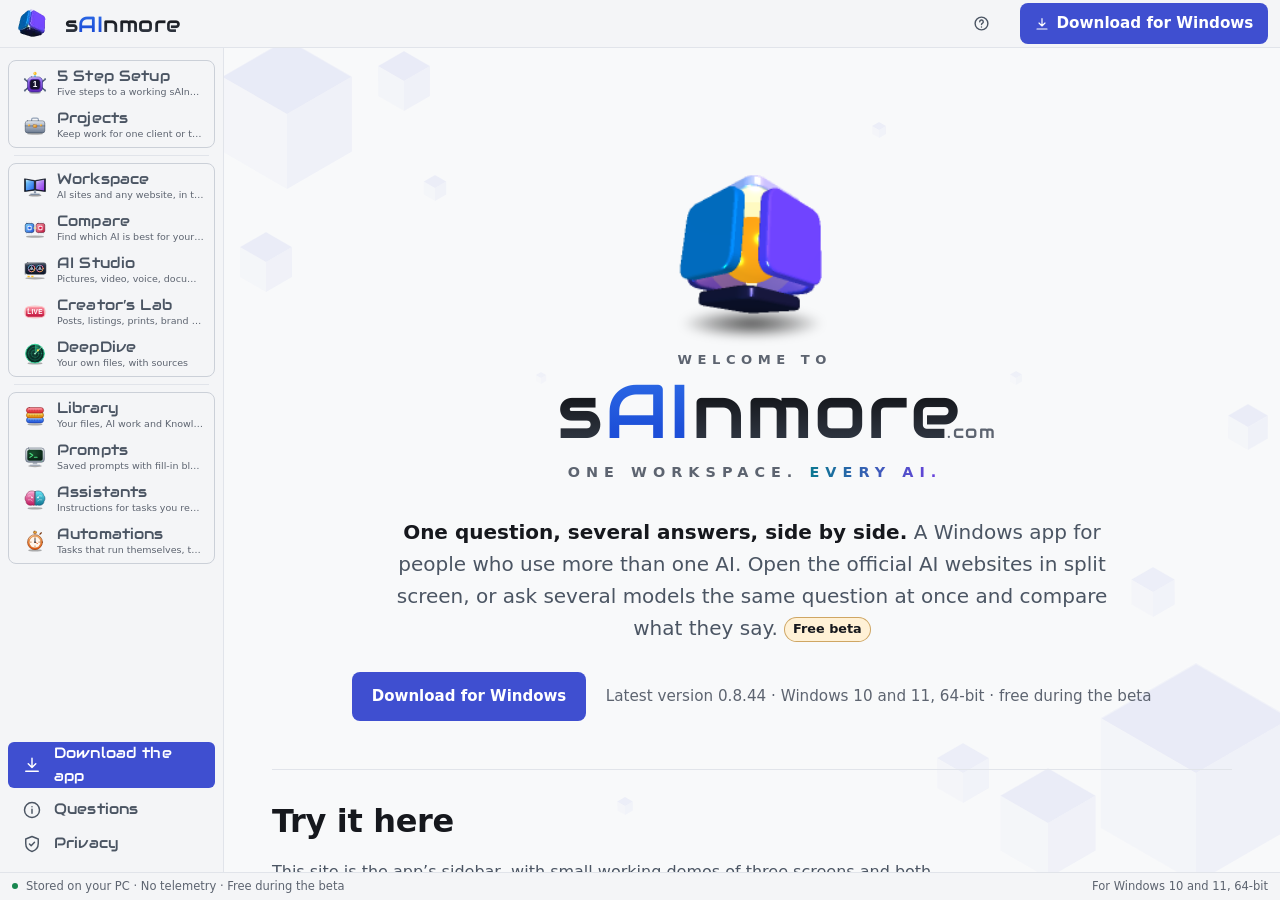
==== index.html @ 3825860a "sAInmore 0.8.44 (with 0.8.43) on the site: folded sidebar part lists, one drop-down list everywhere," ====
<!doctype html>
<html lang="en-GB">
<head>
<meta charset="utf-8">
<meta name="viewport" content="width=device-width, initial-scale=1">
<title>sAInmore: one question, several AI answers side by side</title>
<meta name="description" content="sAInmore is a free Windows app (beta) that puts the official AI websites side by side in split screen and sends one question to several AI models through their official APIs.">
<meta name="color-scheme" content="light dark">
<meta name="theme-color" content="#f4f5f7" media="(prefers-color-scheme: light)">
<meta name="theme-color" content="#0b0d10" media="(prefers-color-scheme: dark)">
<meta name="referrer" content="no-referrer">
<link rel="canonical" href="https://sainmore.com/">
<link rel="icon" href="favicon-192.png" type="image/png" sizes="192x192">
<link rel="icon" href="favicon.ico" sizes="32x32">
<link rel="apple-touch-icon" href="apple-touch-icon.png">
<link rel="stylesheet" href="css/site.css">
<link rel="stylesheet" href="css/app.css">
<meta property="og:title" content="sAInmore: one workspace, every AI">
<meta property="og:description" content="One question, several AI answers side by side. A free Windows app (beta).">
<meta property="og:url" content="https://sainmore.com/">
<meta property="og:type" content="website">
<meta property="og:image" content="https://sainmore.com/img/og.png">
</head>
<body>
<!--
  FACTS USED ON THIS PAGE (check against the latest RELEASE-*.md before each release):
  - The version number is written in three places: next to both Download buttons (hero, and #download with the date) and in the file name in #download. Update all three on every release. The SmartScreen steps keep "…" on purpose.
  - Version described: 0.8.44 (PUBLISHED 2026-11-24 10:41:06 UTC in sainmore-releases, Latest, not a pre-release; checked on the API 2026-11-24 10:5x: sAInmore-Setup-0.8.44.exe 157,438,849 bytes, sha256 5e05760e0bf494c08871a90acc18925b4a4f6ed48019fd7d911f4e58b1c3ba23; tag v0.8.44 on 4955ec7e in the app repo; git diff 3cc89c85 v0.8.44 is docs only (docs/RELEASE-GATES.md and docs/release-evidence/RELEASE-0.8.44-EVIDENCE.md), nothing in src, build or package.json, so the text read at 3cc89c85 is the tag’s. API Usage’s parts are Keys &amp; models and Usage (placeParts.ts at the tag; the app chat corrected its 10:01 list at 10:42). The draft was first written before the tag existed, NOT PUBLISHED then (the app chat’s 2026-11-24 10:01 entry says it is being released; release/0.8.44 head 3cc89c85, no tag v0.8.44 yet; text read there: docs/FEATURES.md and features.ts (What’s New 0.8.44), WelcomeView.tsx, StatusBar.tsx, SystemMonitorCard.tsx, ModelPicker.tsx, Select.tsx (88 uses of <Select> and no visible native drop-down left; the four files that still say <select> hold a hidden mirror or a comment), LocalThird.tsx and CompareView.tsx, RailParts.tsx, SidebarStageIcon.tsx, ProjectsView.tsx, local-engine.ts and local-engine-system.ts (INSTALLER_WAIT_MS is 15 minutes; the certificate check and the held file), Tour.tsx, payment.ts. privacy.ts is identical at v0.8.43 and 3cc89c85, so the privacy page is unchanged; package.json is 0.8.44 and build/ is unchanged; src/main/storage is unchanged, so the database stays at 35.) Also in this push, version 0.8.43 (published 2026-11-24 01:32:55 UTC in sainmore-releases, Latest, not a pre-release; checked on the API 2026-11-24: sAInmore-Setup-0.8.43.exe 157,431,578 bytes, sha256 3ae6453c64365501aa0caeaaf267bce3e14ff9ebd0d99fd3dda392e3ddf76f93; tag v0.8.43 on d3f111ee in the app repo and git diff d3f111ee v0.8.43 is empty, so the text read at d3f111ee is the tag’s. Text read at d3f111ee: docs/FEATURES.md, features.ts (What’s New 0.8.43), privacy.ts, i18n.ts, WelcomeView.tsx, the first-run screens, setup-steps.ts, ModelPicker.tsx (the headings are sticky, A-173), InboxPart.tsx and SaveAsMenu.tsx (menu-place.ts), the Knowledge files. Data: database 34 to 35, one way; src/main/storage/sqlite.ts refuses a newer database with “install the latest version”. Names: Compare’s parts are Ask models, Workflows, My tests, Model rankings, Compare images; DeepDive’s first part is Analyse. The Menu row, the shortcut list and the Ctrl+K dialog still say “Search everything” at d3f111ee while the tour says “Find anything”: the site says Search everything. The pictures still show the OLD part names and the 0.8.42 sidebar: ask the app chat for ONE drop after the release if the user wants it. The DeepSeek sign-in line (Features, Add a service) follows the app’s main e9dc6095 (features.ts DEEPSEEK_SIGN_IN_NOTE, the audit’s A-179, word for word; app chat 2026-11-24 04:25), NOT the v0.8.43 tag, whose guide still says “solve it and it goes on”: the app says its new words are true for 0.8.43 too (its comment: reproduced on 0.8.42 in a clean window; the user solved the puzzle and sign-in still did not go on). The Library’s left-column sentence is the app’s own again: from 0.8.44 the Library’s column is the same card folded or open (the app chat’s 2026-11-24 10:01 entry; PartsList.tsx and the app’s main b911f0ea are in release/0.8.44). The 0.8.43 text said “With the sidebar open” because PartsList.tsx at v0.8.43 framed only the open-sidebar column; that qualifier is gone. Changed with the Welcome map at 0.8.44: the home map “Try it here” has 5 Step Setup and Projects first and draws no visible group headings, and the site’s sidebar draws a thin line between its groups instead of the words Main and Your things (WelcomeView.tsx at 3cc89c85 and Sidebar.tsx, which gives its groups only an aria-label). Not copied from 0.8.44: the Select component’s details (hidden native mirror, anchored list), the Welcome review notes (docs/welcome-review), WELCOME_CHECKED_FOR, and the Features guide’s old area names; a picture of the new folded rail, the sidebar’s size button, the bottom bar or Projects’ two parts (the pictures on this page still show the 0.8.42 sidebar and bottom strip: ask the app chat for ONE drop if the user wants it). Not copied: Workflows’ “Picked for you” wording and Marketplaces’ “you keep” wording (small screen texts), the Knowledge screen layout notes, and no picture of the Knowledge screen (a Plus line).)
  - Previously described: 0.8.42 (published 2026-11-23 01:28:45 UTC in sainmore-releases, Latest, not a pre-release, tag v0.8.42 on a62180f7; sAInmore-Setup-0.8.42.exe 157,378,135 bytes, sha256 0dff4da9321bb582db41bbcfad5e728cba46afac6688e81caa625d8360211568; checked on the API 2026-11-23 and in the app repo: the tag is a62180f7 and git diff a62180f7 v0.8.42 is empty, so the gate changed no UI, only the notes). Text read at a62180f7 = the tag (47 commits after v0.8.41): docs/FEATURES.md, features.ts (What’s New 0.8.42), privacy.ts, ModelPicker.tsx, the automations components (TryOut, RunSteps, Replay, CalendarPart, ConditionsBlock, RetryBlock, InboxPart, HistoryPart), PricesSection, firstRun.ts, setupText.ts, FeedbackView, preview-window.ts, and the app chat’s entry of 2026-11-23 01:13. My own checks: no added line in src/main, src/shared or src/preload has a URL or a network call (the new main code reads the PC’s hardware with Windows’ own reg tool, locally); privacy.ts gains the three sentences about retries, Try-out and Replay, and what a step was given and wrote. On the page: Quick | Pro (Appearance, Automations), the one model list, starter questions and the hint, 5 Step Setup (one model, the Ollama picker), Automations (Try-out, run detail, Replay, Calendar as a fifth part, Conditions, Retry, the reserve and price-list sentences, Not yet; Approve and open is NOT described, see below), the preview window line, the privacy page. Left out on purpose: the title bar’s logo 8 px from the left (the site’s header is not the app’s title bar), the Feedback screen itself, Settings → Prices (text only, no picture), the Welcome lines, the first-run chips’ exact starter texts. Download note: 0.8.42 makes no further change to the database (the app chat, data unchanged, database 34; src/main/storage/sqlite.ts is not in the src/main diff v0.8.41..v0.8.42, so MIGRATIONS stays at 36). The app chat answered on 2026-11-23 01:24: nothing in the UI changed since a62180f7; the PC line is accurate (reg.exe, two reg query calls, read once per run, in the Feedback report only with system details; privacy.ts does not say it yet, the app chat will add a line next version); Retry is Retry twice (1 minute, then 5) or Choose… 1 to 3 tries after the first, waits 1 to 30 minutes. Compare’s renamed parts (Ask models, My tests, Model rankings, Compare images) and the Hairline sub-tabs are NOT in 0.8.42: keep the old names. Wording: the model list’s company headings are described as the published release notes say it (shown again when you arrow up to a company’s first model), not as the in-app Features text says (stays in view as you scroll; the app chat says that text is wrong and fixes it next version). Pictures: the 12 re-renders and 11 new ones are the app chat’s drop of 2026-11-23 (_from-app\look-0842\, app at a62180f7, Standard dark except the three themed Compare pictures, fresh scratch data, no key, no paid call; the example-* models are two local stand-in programs, the answers in Compare are written text, the Automations texts were written by the local models qwen2.5:7b and llama3.2:1b), kept whole (the bottom strip only says Stored on this PC · No telemetry). NOT used: standard-dark-knowledge (it prints “Search by meaning needs Plus”, and Plus labels stay off the site until the user says so) and the Approve and open menu (clipped by its Inbox card in 0.8.42, app chat 02:24: do not describe it; the Inbox picture shows only the closed button). The Settings picture is cropped at 1838 of its 2000 px (made by me, the drop is untouched) so that the “SAINMORE / sAInmore Plus” page name at the bottom of its left list is not shown; the earlier live Settings picture did not show it either.
  - Previous version described: 0.8.41 (published 2026-11-22 00:22:49 UTC in sainmore-releases, Latest, not a pre-release, tag v0.8.41 on ccb1a98; sAInmore-Setup-0.8.41.exe 157,344,295 bytes, sha256 0ccbdb178fc0ec551989c36c3ea0ffdafe88fc83b4da34e1b121f21aff9f9e05; checked on the API 2026-11-22 and in the app repo). Text read at release/0.8.41 = ccb1a98, which is the tag, so nothing came after it: docs/FEATURES.md, features.ts (What’s New 0.8.41), placeParts.ts, WelcomeView.tsx, privacy.ts, and the app chat’s entries of 2026-11-22 00:20 and 00:35 (no UI change since 00:20; data unchanged, database 34). My own checks: no added line in src/main, src/shared or src/preload has a URL or a network call; MIGRATIONS in sqlite.ts still has 36 entries; privacy.ts gains the sentence about Knowledge, Automations and Describe it. On the page: Automations has a fourth part, Templates (after History), the Describe it box, “N Pro rules are on” in Easy, Automations in the Create and sell start, the Settings pages are named as in the app (Appearance → Pro → Sidebar), the privacy page says what Describe it sends. Download note: 0.8.41 makes no further change to the database. This text contains everything described for 0.8.40 (published 2026-11-21 22:48 UTC, tag on ba636ab). The pictures are still the 0.8.39 ones; their sidebars show the old Tools group and no Automations.
  - Previous version described: 0.8.40 (published 2026-11-21 22:48:02 UTC in sainmore-releases, Latest, not a pre-release, tag v0.8.40 on ba636ab; sAInmore-Setup-0.8.40.exe 157,334,412 bytes, sha256 78b4aaff3b2989d0608d75b6027737fddcd8ef27e26ea22a00851501b6f6e67c; checked on the API 2026-11-21 and in the app repo). Text read first at release/0.8.40 = 4456233 and again at the tag: only three text changes came after it (docs/FEATURES.md and features.ts: Knowledge stays on this PC and is never synced, even with Sync on; Remove Knowledge and removing a collection forget what was sent; automation runs never read online-only OneDrive files). Sources: docs/FEATURES.md, features.ts (What’s New 0.8.40, 7 items), views.ts, placeParts.ts, placeDrawings.ts, Icon.tsx, WelcomeView.tsx, and the app chat’s entries of 2026-11-21 21:27 and 22:49, and its corrected release notes. Automations and Knowledge wording follows src/shared/privacy.ts on the app’s main (54fa4c1, not released; app chat entry 2026-11-21 23:25, the audit’s A-150): each time an automation runs it sends its task and the new files it reads to the model you chose for it and posts nothing; with Knowledge on, the passages of your unlocked collections that match your question go to the model you asked, and a locked collection never goes to a cloud model. My own checks: src/shared/privacy.ts is identical to v0.8.39 and to 4456233; no added line in src/main, src/shared or src/preload has a URL or a network call; MIGRATIONS in src/main/storage/sqlite.ts has 36 entries against 33 at v0.8.39 (schema 31 to 34, as the app chat says); the safety copy before a migration is in sqlite.ts. On the page: the Tools group is gone (Summarise and Translate are parts of DeepDive, the old links #summarise and #translate open DeepDive), Automations is a new place after Assistants (no shortcut; parts My automations, Inbox, History), the Library has Explorer and Context groups with Knowledge in Context, the Knowledge chip and What was sent in Compare, the Assistants, AI Studio (Documents, Code and web) and Creator’s Lab, Appearance is one page with Easy and Pro, the folded rail’s Workspace list and API Usage’s hidden buttons are text only. Not shown, on the app chat’s word: Templates, Describe it, the Pro-rules note, Automations in the Create and sell start (all for 0.8.41), the Classic look; and no Plus label for search by meaning, no prices, no signing claim. Download note: schema 31 to 34, one way. Privacy page: Knowledge and Automations lines added, Translator and Summariser renamed (the app’s privacy.ts has no new line). The pictures are still the 0.8.39 ones; their sidebars show the old Tools group and no Automations.
  - Previous version described: 0.8.39 (published 2026-11-20 13:13:43 UTC in sainmore-releases, Latest, not a pre-release, tag v0.8.39 on f641ec4 (checked on the API and in the app repo); text read at f641ec4 = the tag: features.ts (What’s New 0.8.39 and the guide), docs/FEATURES.md and RELEASE-0.8.39-DRAFT.md; Setup 158,587,157 bytes, sha256 d5cf65e3…7073 (GitHub’s digest equals the gated build, audit PASS per the app chat); data change none, the database stays at schema 31; no new privacy line (no new automatic network call since 0.8.38; the one new link is Creative Commons’ licence page, opened on a click); 5 Step Setup; Compare’s goal row, first run and check before Send, Workflows checkpoints, rounds and run cost, Creative Arena’s three parts (Make pictures, Compare to public, Battle), External benchmarks licence line; Creator’s Lab piece checks, Plan it moves an entry, shared starting model, Paste a picture; AI Studio keeps your work and starts on plain defaults; Library tree auto-scroll and subfolder source; Contrast and Text size; narrow-window drawer; Skip this version and the blocked-installer wording; Ctrl+K typed values; tour 12 steps (11 on a new install); Welcome’s Start with 5 Step Setup; the sidebar’s glossy place pictures are drawn from placeDrawings.ts at the tag (the 5 Step Setup chip shows 1, like the setup picture and the re-rendered sidebars); Electron 45.4.1; the build is unsigned and Smart App Control can block the Setup; no prices, no Plus labels; Classic not on the site; a program pass on screen-reader names, no NVDA or Narrator pass; Romanian lines not native-checked; this page text written 2026-11-20 on top of the new-look draft). Before it, 0.8.38 (published 2026-11-17 22:40:55 UTC in sainmore-releases, tag v0.8.38 on cac50f0 (checked on the API and in the app repo); text read at cac50f0 = the tag, features.ts and docs/FEATURES.md and RELEASE-0.8.38-DRAFT.md read at cac50f0; Setup 158,497,098 bytes, sha256 4c1d00da…5051 (GitHub’s digest equals the gated build); the release notes say to update every PC before you sync; database schema 30 to 31 (Library folders), one way, older versions say install the latest version and change nothing, a safety copy is kept; no new network call since 0.8.37 and no new privacy line; the Classic sidebar is retired for everyone; Menu with Settings as its second row, no gear; Settings is a list of pages in six groups; new pages Keyboard shortcuts, Notifications, Storage and cleanup, Sign-ins, Accessibility, Advanced, and Open on; sidebar Edit mode; Ctrl+K actions; title bar Map and recent-place chips; Library folders, paste, cut, copy, Bin folder rows; Sticker packs keep, save, copy, drag, right-click; Compare follow-up counts against the monthly limit; Translator Ollama cloud wording; new cube as the program, shortcut, taskbar and installer icon (the site’s tab icons are the app’s own build/icon files at the tag: favicon.ico 16/32/48 frames unchanged, favicon-192.png and apple-touch-icon.png resized from icon.png); crisp logo and name shadow; screen-reader pass not done; Romanian lines not native-checked; Plus page and labels left out; screenshots (settings-keys, library-tree, compare-ask, sidebar-menu and sidebar-edit crops) made by the app chat from the published 0.8.38 on a fresh data folder, no keys or API calls, originals in sainmore-mail/shots-0.8.38, the old library-dark pictures removed; hero logo drawn live by js/sainmore-logo.js 1.1.0 (the design chat’s script, one first-party file, allowed by the user 2026-11-18 "Yes, draft it"; sha384-oEIMd4…8tvTi worked out by the build; data-fps 60; the still logo-closed-392.webp is its CSS fallback without JavaScript; no requests, nothing stored; the animated loop picture is no longer used); the new look (source main 074f3bc and the app chat entry 2026-11-20): the card look follows the theme (features.ts, f0c2da3; ThemeLookNotice.tsx), 5 Step Setup (views.ts, shared/setup-steps.ts, setupText.ts), no back and forward arrows, Panes only on a new install, Sign out can also forget a site’s saved data (features.ts at 074f3bc); screenshots look-0839 from the app chat with the bottom strip cropped off; the pictures were re-rendered by the app chat on 2026-11-20 from the 0.8.39 code (look-0839-r; no key, no paid run), so the Sticker packs picture is the empty screen and the earlier AI-drawn sticker pictures are no longer used; no prices; Compare, Library tree and Settings re-rendered by the app chat in the new look (look-0839): the Compare answers are written text served by a local “Example server” (models example-fast, example-balanced, example-deep), times measured against it, prices typed in, so illustrative; the Library test cards are drawn by a script; the app chat’s “photo-tin” pictures are AI-made and are not used. Source: app-to-website 2026-11-17 22:00 and the app chat message with the shots). Before it, 0.8.37 (published 2026-11-17 03:59 UTC in sainmore-releases, tag v0.8.37 on 846efe7, Setup 158,346,888 bytes, sha256 cdfa9abb…bb62; the drafted text was read at 846efe7 = the tag; logo: still and the calmer 12 s turning loop made by the design chat from the app’s aperture.ts, no script; tab icons (favicon.ico 16/32/48, favicon-192.png, apple-touch-icon.png) and img/og.png redone from the same still logo at the user’s word 2026-11-17 (the app’s own build/icon files are unchanged at 0.8.37: the installed app icon is still the cube); old logo.svg, logo-animated.svg and favicon.svg removed; What’s New 0.8.37 and docs/FEATURES.md; no data or privacy change; Electron 45.3.2; this draft: Creative Arena moved from AI Studio into Compare as the fifth part (CompareView.tsx, placeParts.ts), Files and AI providers and Compare’s History, Leaderboard and AI providers are header buttons, Workspace card rows, new sidebar and one-piece look text, top bar (search magnifier, arrows off), Favourites count, Remove everything kept; NOT yet on the site: new logo and moving name (need the release, the logo files and the user’s decision about the two scripts); version numbers still 0.8.36). Before it, 0.8.36 (built from origin/main 9ffc5c8, audit PASS per the app chat; tag and publish date not yet known when drafted; no data change; privacy.ts STICKERS_LINE changed; update check asks on Welcome first (WelcomeView.tsx, update-checker.ts: existing installs keep their setting, ask again after 3 days); Recommended only from External benchmarks (recommend.ts); spend guard; Use it in; sticker drafts kept up to ~120 MB with earlier versions; API Usage sort; features.ts WHATS_NEW 0.8.36; left out: scroll hand-off, Electron 45.3.2, smaller fixes). Before it, 0.8.35 (published 2026-11-13 03:15 UTC in sainmore-releases, tag v0.8.35 on 735a65c; no data change; 3D Lab in AI Studio → Make (CreateView.tsx: GLB, STL, OBJ; Lit, Clay, Wireframe, Thickness; checks on this PC, each a rule or measured, rules of thumb not a slicer; FBX, fixing holes, exports, saving and AI models not in this version: features.ts), LAB3D_LINE from privacy.ts). Before it, 0.8.34 (published 2026-11-12 20:50 UTC in sainmore-releases, tag v0.8.34 on b116785; no data change (schema 30), no privacy.ts change; new theme Iris, 21 UI themes, Compare shutter with Iris, reduced motion skips it: components/themes/list.ts, shared/ui-themes.ts, CompareView.tsx, docs/FEATURES.md, features.ts). Before it, 0.8.33 (published 2026-11-12 15:57 UTC in sainmore-releases, tag v0.8.33 on a66cc01; no data change (schema 30, RELEASE-0.8.33.md), no privacy.ts or screen change; Design Canvas print work in its own process, Electron 45.3.1 (features.ts). Anyone coming from 0.8.31 or older still gets 0.8.32's data change, so the download note keeps it). Before it, 0.8.32 (published 2026-11-12 11:45 UTC in sainmore-releases, tag v0.8.32 on dd677d0; data change, migration 30 (design_files, design_versions, synced), RELEASE-0.8.32.md: 0.8.31 and older can't open it; Design Canvas in AI Studio's Design group (parts grouped Pick the best · Make · Design · Write, CreateView.tsx), External benchmarks as Compare's fourth part (Arena and Epoch AI public files, CompareView.tsx, features.ts), Library This PC: Keep this folder in my Library, ZIP Look inside and Take out, video stills (TwoPanes.tsx, ZipInside.tsx, features.ts); Plan & post "Name the post in reminders" (PlanPost.tsx); privacy lines DESIGN_CANVAS_LINE, EXT_BENCH_PRIVACY_LINE, PC_FOLDERS_LINE from privacy.ts and ext-bench.ts at dd677d0). Before it, 0.8.31 (published 2026-11-11 20:52 UTC in sainmore-releases, tag v0.8.31 on e31dcd0; data change, migrations 24 to 29, RELEASE-0.8.31.md: back up, 0.8.30 can't open it; Social posts, Plan & post, Titles & Thumbnails, Sticker packs, picture edits, Library Tray, Use in, Used in, Recent, History, any file, Social workspace, Panes only, Internal benchmarks: CreatorView.tsx, LibraryView.tsx, CompareView.tsx, features.ts). Before it, 0.8.30 (published 2026-11-10 18:27 UTC in sainmore-releases, tag v0.8.30 on f5bcca5; 0.8.29 published 15:33 UTC; no data change in either, schema 23, RELEASE-0.8.29.md and RELEASE-0.8.30.md; Listing studio, Print pack, Marketplaces, Library parts, This PC, two panes, Compare two, Use in sAInmore: CreatorView.tsx, LibraryView.tsx, features.ts). Before it, 0.8.28 (published 2026-11-09 22:39 UTC in sainmore-releases, tag v0.8.28 on fc2148b; no data change, schema 23, RELEASE-0.8.28.md; top bar, Tabs list, colour palette, One piece, find in page, Ask all panes, floating window, film window profile: FEATURES.md and app-to-website 2026-11-09 night). Before it, 0.8.27 (published 2026-11-09 04:16 UTC in sainmore-releases, tag v0.8.27 on 8371cd8; data change (migrations 22 and 23, RELEASE-0.8.27.md): back up, 0.8.26 can't open it; Creator's Lab Ctrl+5 (Content Multiplier, Brand DNA), DeepDive Ctrl+6, Library Ctrl+7, Prompts Ctrl+8, Assistants Ctrl+9 (views.ts); 20 UI themes (FEATURES.md); Assistants have their own chat, memory off until turned on; streaming sites: a bar and Open in its own window, never claim films play there (app-to-website 2026-11-09 04:17, release body); Welcome is a map in the sidebar's groups (WelcomeView.tsx); Google Fonts privacy line from GOOGLE_FONTS_LINE at the tag, wording approved by the user 2026-11-09. Titles & Thumbnails, Social posts and Reels are not in this release. Icons and logos unchanged. Source: API check, files at the tag). Built on 0.8.26 (published 2026-11-07 23:31 UTC in sainmore-releases, tag v0.8.26 on 605683c; no data change (schema 21, RELEASE-0.8.26.md), so the download note is version-free; privacy.ts unchanged; the user's rule (via app-to-website 2026-11-07 23:32): every release brings all UI changes to the site. UI: sidebar and parts lists as slide boxes, open item filled with accent-strong (Sidebar.tsx GROUP_BOX, PartsList.tsx); icons workspace (redrawn), deepdive, folderOpen (Icon.tsx); the header beside a parts list shows the open part's about text; DeepDive parts Documents · Research (Google Search answers in their own column with Search Suggestions, never used for board/facts/report); Library, Prompts, Assistants parts (their PARTS lists); background cubes (CubeBackdrop.tsx positions, a CSS drift, still with reduced motion); AI Studio's ratio button is Options; "AI providers & API" is "API Usage" (Keys & models · Usage), not named on the site. Source: API check, files at the tag, app-to-website 2026-11-07 23:32). Built on 0.8.25 (published 2026-11-07 18:48 UTC in sainmore-releases, tag v0.8.25 on 34bbfbf; renames: AI Lab → Compare (parts Ask · Workflows · Benchmark, listed on the left), Create → AI Studio, Documents → DeepDive ("Documents" as a file type stays); Ctrl+5 DeepDive, Ctrl+6 Library, other keys unchanged (src/renderer/src/lib/views.ts at the tag); sidebar groups Main / Your things / Tools with a line under each name (i18n.ts about.<id>); Compare icon "compare" (Icon.tsx); Creative Arena in AI Studio: 2 to 4 picture models, blind A–D vote, names after, Pictures leaderboard, the whole batch's cost first, nothing sent over the limit ("your own taste on your own prompts, not a benchmark", FEATURES.md); privacy.ts line 19 "Compare, AI Studio and Quick ask"; licence.ts renamed only (Plus still left off); data change (picture votes): back up, 0.8.24 can't open it, update every PC with Sync (release body); icons and logos unchanged since v0.8.24. The site became the app-style site with this release (the user: launch it together with the rename release). Source: API check, FEATURES.md at the tag, app-to-website 2026-11-07 18:49). Built on 0.8.24 (published 2026-11-06 23:02 UTC in sainmore-releases, tag v0.8.24 on 75eb4a6; FEATURES.md at the tag: Library like File Explorer (double-click opens pictures, videos, sound and text in their own window; tick several, right-click menu, drag onto folders, undo a move or delete); Recommended models in every model list, AI Lab Recommended for…, Workflows Use recommended, "sAInmore’s pick from public leaderboards", never a guarantee; Create → Video: Gemini Omni 1.2 Flash, 3 to 15 s, 360p to 4K with the price per resolution (src/shared/create-files.ts line 218 at the tag); a spending limit per run in every Create tab with one-click raise; the welcome screen shows a small ".com" after the name (WelcomeHero.tsx at the tag: zero width, muted grey, 18/76 of the name); release body: Smart App Control may block the new unsigned build on first start ("An Application Control policy has blocked this file"), try again later or keep the previous version, data not affected; no data change (schema 20, RELEASE-0.8.24.md); icons, logos, privacy.ts, licence.ts unchanged since v0.8.23. Source: API check, RELEASE-0.8.24.md, app-to-website 2026-11-06 23:03). Built on 0.8.23 (published 2026-11-06 12:59 UTC in sainmore-releases, tag v0.8.23 on 4351992; FEATURES.md at the tag: borderless float window with a bar on hover or Alt, moved with Alt + left mouse; full screen shrinks with Ctrl + scroll into a borderless on-top window; three new layouts (Wide and narrow, One big and two stacked, Wide in the middle); suggested sites in empty panes of the website workspaces, saved on this PC; Ollama model download from AI providers (only Ollama's local address is called; the download is Ollama's own, src/main/providers/ollama-pull.ts); Verify claims not listed (no screen); no data change; icons, logos, privacy.ts, licence.ts unchanged since v0.8.22; Defender note now says "the latest version"). Built on 0.8.22 (published 2026-11-06 00:41 UTC in sainmore-releases, tag v0.8.22 on 2055da7; fix release: Windows Defender / Smart App Control blocked ffmpeg.dll (part of Electron) in 0.8.19–0.8.21, a false alarm per the release notes and app-to-website 2026-11-06 00:42 (checked against Electron's published checksums by the app chat); 0.8.22 uses Electron 45.2.2; no data change; no features changed; icons, logos, privacy.ts, licence.ts unchanged since v0.8.21; FAQ #defender added, never "sAInmore is safe"). Built on 0.8.21 (published 2026-11-05 10:59 UTC in sainmore-releases, tag v0.8.21 on b441901; Documents search and tasks use only the ticked documents (FEATURES.md at the tag); pictures a model can’t read are left out and named; Create Files panel asks Replace or Save a copy; no data change (schema 20); icons, logos, privacy.ts and licence.ts unchanged since v0.8.20). Built on 0.8.20 (published 2026-11-05 04:35 UTC in sainmore-releases, tag v0.8.20 on 710ff2e; Create → Image: one image per model, pictures dropped into the box, AVIF, Generate shows the cost; Compare Chat view merged into Side by side; Library asks Replace or Save a copy; Documents tasks run on ticked documents; no data change (schema stays 20, RELEASE-0.8.20.md), so the download note is version-free again; split screen line fixed to 1 to 12 (FEATURES.md line 95 at the tag); icons, logos and privacy.ts unchanged since v0.8.19). Built on 0.8.19 (published 2026-11-04 23:47 UTC in sainmore-releases, tag v0.8.19 on b288b09; Benchmark in AI Lab: task sets, checks run on this PC, optional AI judge, likely ranges, CSV, past runs on this PC, sets sync only if Sync is on; wording rule: "best at your own tasks", never "the best AI" or "winner"; Project planner: plan, do, check after one OK, save as project plan; 1 to 12 websites side by side; Workflows up to 50 steps; 16 project colours; Ctrl+1 Projects, Ctrl+2 Workspace; update button in the bottom bar; data change (migrations 19 and 20), 0.8.18 can't open it. Plus labels still left out (licence.ts active=false). Source: RELEASE-0.8.19.md, docs/FEATURES.md at the tag, app-to-website 2026-11-04 23:47). Built on 0.8.18 (published 2026-11-04 10:37 UTC, tag v0.8.18 on dcd8b75: Electron 45, no feature change, no data change; app-to-website 10:38). Built on 0.8.17 (published 2026-11-04 03:42 UTC in sainmore-releases, tag v0.8.17 on cdb0a16; Workflows: files whole, matching passages or notes from a Read the documents step, warns if they won't fit; Second opinion; reports also as Word or PowerPoint; seven templates; no data change. Built on 0.8.16 (published 2026-11-04 01:30 UTC, tag v0.8.16 on f88d929): AI Lab tabs Compare and Workflows, layout Side by side / Chat / Differences; Challenge this claim and Challenge…; spending counted for every call, also with History off, optional monthly limit; voice typing in every text box (Ctrl+Shift+Space); 41 assistant templates; no data change. Plus labels left out: limits are off until a payment exists (licence.ts). Source: RELEASE-0.8.16.md, RELEASE-0.8.17.md, docs/FEATURES.md and src/shared/privacy.ts at v0.8.17, app-to-website 2026-11-04 01:31, 02:53 and 03:43). Built on 0.8.15 (published 2026-11-03 15:09 UTC in sainmore-releases, tag v0.8.15 on 13ceb40; Compare renamed AI Lab, still Ctrl+3 (shortcuts-list.ts); views Cards, Chat, Workflow; Workflow: up to 4 steps plus a report, 4 templates and your own, shows what each step sends, to which company and the estimated cost, runs only on a click; report to Library, Markdown or PDF; History lists workflow runs; Gemini answers grounded in Google Search, and later Gemini steps written from them, go only to Gemini models; workflows in the database (Sync only if on); data change (migration 18), 0.8.14 can't open it. Screenshots still show the old name. Source: RELEASE-0.8.15.md, docs/FEATURES.md at the tag, app-to-website 2026-11-03 15:11, ai-lab-wording.md §7). Built on 0.8.14 (published 2026-11-03 06:59 UTC in sainmore-releases, tag v0.8.14 on a1bf8cf; Combine answers in Compare: one model you pick, five headings Agreed / Contradictions / Only some covered / Unique points / Nobody covered, labelled "One model's synthesis of these answers — not fact-checked" (CombinePanel.tsx); Combine and the judge leave out Gemini answers grounded in Google Search (combine-manager.ts, CompareView.tsx judgeable); document previews from text on the PC, nothing sent; title bar overlap fix; no data change (schema 17). Source: RELEASE-0.8.14.md, app-to-website 2026-11-03 07:00). Built on 0.8.13 (published 2026-11-03 04:43 UTC in sainmore-releases, tag v0.8.13 on 1a289ab; workspaces AI work (AI services only), Web (was Webspace), Dev (also http on localhost, 127.0.0.1, [::1]; site-policy.ts), Gaming, up to 5 of your own, Ctrl+Shift+1…9; per-workspace web sign-ins; mouse capture except in AI work; shortcuts Compare Ctrl+3 … Assistants Ctrl+8 (shortcuts-list.ts); layouts and full screen at the top right; thinking level; follow-up context choice; OpenRouter zero data retention; Menu → Check for updates, same GitHub request; no data change (schema 17). Source: RELEASE-0.8.13.md, release body, app-to-website 2026-11-03 04:46). Built on 0.8.12 (published 2026-11-02 21:13 UTC in sainmore-releases, tag v0.8.12 on 5de231e; Assistants (Ctrl+9 then), 40 templates in nine groups, templates are general help, not medical, financial or legal advice, Reflection Journal meant for a model on this PC (RELEASE-0.8.12.md Part 1, docs/FEATURES.md and src/shared/assistants.ts at the tag); database updated, older versions can't open it; in-app update likely blocked by Smart App Control (RELEASE-0.8.12.md). Built on 0.8.11 (tag v0.8.11 on 382aecc; Ctrl+K search on this PC; Xiaomi MiMo (notice in src/shared/compare.ts); up to five own OpenAI-format servers, https or http only on this PC, "sAInmore can't check what this server does" (src/shared/custom-server.ts); Use copied text (clipboard read only on the hotkey, nothing sent until you choose); History star, tags, auto-delete; Quote / Ask about this; database update, back up first; keys in Spending → AI providers & API. Xiaomi not tried with a real key. Logo and icons unchanged. Source: RELEASE-0.8.11.md Part 1, docs/FEATURES.md at the tag, app-to-website 2026-11-02 08:27). Built on 0.8.10 (published 2026-11-02 06:01 UTC in sainmore-releases, tag v0.8.10 on 962d5bb; Create in five tabs: Image (OpenAI, Gemini, xAI; up to 8K, bigger than 4K enlarged on the PC), Documents, Code & web, Audio (Gemini speech), Video (xAI Grok Imagine or Gemini Omni Flash, cost limit per clip); Gemini images and video need a key with billing on; Documents: Ask with AI sends matching parts, Find text sends nothing; Smart App Control can block Update now (update-installer.ts). Logo and icons unchanged. Source: RELEASE-0.8.10.md Part 1, docs/FEATURES.md at the tag, app-to-website 2026-11-02 06:02). Built on 0.8.9 (published 2026-11-01 21:20 UTC in sainmore-releases, tag v0.8.9 on 06217dc; fixes only, built from 0.8.8: the Summariser leaves out page text that tries to give AI tools orders, saved Create images are marked as from the internet; no wording, icon or logo change. Source: API check, RELEASE-0.8.9.md Part 1, app-to-website 2026-11-01 21:21). Built on 0.8.8 (published 2026-11-01 05:55 UTC in sainmore-releases, tag v0.8.8 on 5bed2e8; six more API providers: Mistral, xAI (Grok), DeepSeek, Groq, Moonshot (Kimi), Perplexity, with data-location notices from src/shared/compare.ts; Translator and Summariser (Tools) and Webspace Summarise: https only, no cookies, no local addresses (src/shared/text-tools.ts, src/main/tools/page-fetch.ts), token counts only when Save history is on (history-service.ts recordToolUsage); 18 colour themes and 8 backgrounds; Spending line; logo and icons unchanged. Source: RELEASE-0.8.8.md Part 1, app-to-website 2026-11-01 05:56). Built on 0.8.7 (published 2026-11-01 05:42 UTC in sainmore-releases, tag v0.8.7 on 7e1c288; a fix release: search by meaning and voice typing work after a restart again; no icon, logo, wording or privacy change. Source: API check and app-to-website 2026-11-01 05:43). Built on 0.8.6 (published 2026-11-01 01:17 UTC in sainmore-releases, tag v0.8.6 on 541970a; Write with AI and Improve with AI in Prompts (a model the user picks or a local model, nothing sent until the button), starter prompts, guided builder, guides, tips; LM Studio as a second local provider at 127.0.0.1:1234; sleeping tabs after 30 minutes; fuller app icon (favicons from tag v0.8.6; logo.svg and logo-animated.svg unchanged since v0.8.3); Ollama cloud models run on ollama.com (FEATURES.md line 142). Source: RELEASE-0.8.6.md Part 1, app-to-website 2026-11-01 01:18). Built on 0.8.5 (tag v0.8.5 on cf04d5d; the toolbar × closes the tab and Ctrl+Shift+T reopens it, full screen has a × and the sidebar slides in from the left edge, the bottom button is Menu, safer sign-in windows; logo and icons unchanged since 0.8.3. Source: RELEASE-0.8.5.md Part 1). Built on 0.8.4 (tag v0.8.4 on 3a9ac3d; full-screen button next to Downloads in Workspace and Webspace, safety fixes, Electron 44.10.1; logo and icons unchanged since 0.8.3. Source: RELEASE-0.8.4.md Part 1). Built on 0.8.3 (tag v0.8.3 on 130ec0f; Webspace (Ctrl+3) for any https website, Usage, Language menu, Projects at the top of the sidebar, split-screen layouts picked from the sidebar (presets removed), bottom menu; the Workspace stays AI-only; orange-sided cube logo, app icon is the cube alone (copied from tag v0.8.3). Source: RELEASE-0.8.3.md Part 1). Windows 10/11, 64-bit. Installs for the current Windows account, without admin rights. Free during the beta (paid plan switched off). Not code-signed.
  - Download: https://github.com/ionutmaxim-tech/sainmore-releases/releases/latest (0.8.1 and later check this repo for updates)
    File: sAInmore-Setup-<version>.exe only. The portable version is retired from 0.8.2 (RELEASE-0.8.2.md Part 1).
-->
<svg xmlns="http://www.w3.org/2000/svg" style="display:none">
  <symbol id="i-sparkle" viewBox="0 0 24 24"><path d="M12 3.5 13.8 10.2 20.5 12l-6.7 1.8L12 20.5l-1.8-6.7L3.5 12l6.7-1.8z" /></symbol>
  <symbol id="i-book" viewBox="0 0 24 24"><path d="M5 4.5h10.5a3 3 0 0 1 3 3V20H8a3 3 0 0 1-3-3z" /> <path d="M5 17a3 3 0 0 1 3-3h10.5" /></symbol>
  <symbol id="i-clock" viewBox="0 0 24 24"><circle cx="12" cy="12" r="8.5" /> <path d="M12 7.5V12l3 2" /></symbol>
  <symbol id="i-inbox" viewBox="0 0 24 24"><path d="m4 13 2.5-7h11L20 13v5a1 1 0 0 1-1 1H5a1 1 0 0 1-1-1z" /> <path d="M4 13h4.5l1 2h5l1-2H20" /></symbol>
  <symbol id="i-folder" viewBox="0 0 24 24"><path d="M3 6.5A1.5 1.5 0 0 1 4.5 5H9l2 2h8.5A1.5 1.5 0 0 1 21 8.5v9a1.5 1.5 0 0 1-1.5 1.5h-15A1.5 1.5 0 0 1 3 17.5z" /></symbol>
  <symbol id="i-workspace" viewBox="0 0 24 24"><rect x="3" y="4" width="18" height="16" rx="2.5" /> <path d="M3 9.5h18" /> <path d="M5.5 4.9h13a1.6 1.6 0 0 1 1.6 1.6v2.1H3.9V6.5a1.6 1.6 0 0 1 1.6-1.6z" fill="currentColor" stroke="none" /> <path d="M12 9.5V20" /></symbol>
  <symbol id="i-compare" viewBox="0 0 24 24"><rect x="3" y="4" width="7.5" height="16" rx="2" /> <rect x="13.5" y="4" width="7.5" height="16" rx="2" /> <path d="M5.5 9h2.5M5.5 12.5h2.5M16 9h2.5M16 12.5h2.5" /></symbol>
  <symbol id="i-dna" viewBox="0 0 24 24"><path d="M7 3c0 4.6 10 5.4 10 9s-10 4.4-10 9" /> <path d="M17 3c0 4.6-10 5.4-10 9s10 4.4 10 9" /> <path d="M8.2 6h7.6M10 8.6h4M10 15.4h4M8.2 18h7.6" /></symbol>
  <symbol id="i-image" viewBox="0 0 24 24"><rect x="3" y="4" width="18" height="16" rx="2.5" /> <circle cx="9" cy="9.5" r="1.75" /> <path d="m21 16-5-5-8 9" /></symbol>
  <symbol id="i-library" viewBox="0 0 24 24"><rect x="3.5" y="4" width="4" height="16" rx="1" /> <rect x="9.5" y="4" width="4" height="16" rx="1" /> <path d="m15.6 5.2 3.8-1 3.1 15.2-3.8 1z" /></symbol>
  <symbol id="i-prompt" viewBox="0 0 24 24"><path d="M4 5.5A1.5 1.5 0 0 1 5.5 4h13A1.5 1.5 0 0 1 20 5.5v10a1.5 1.5 0 0 1-1.5 1.5H10l-4.5 3.5V17h0A1.5 1.5 0 0 1 4 15.5z" /> <path d="M8 8.5l2.5 2-2.5 2M12.5 12.5H16" /></symbol>
  <symbol id="i-persona" viewBox="0 0 24 24"><circle cx="12" cy="8.5" r="3.75" /> <path d="M4.5 20c.9-3.6 3.9-5.75 7.5-5.75s6.6 2.15 7.5 5.75" /></symbol>
  <symbol id="i-file" viewBox="0 0 24 24"><path d="M6 3h8l4 4v14H6z" /> <path d="M14 3v4h4" /></symbol>
  <symbol id="i-language" viewBox="0 0 24 24"><path d="M3.5 5.5h9M8 3.5v2M10.5 5.5c-.8 3.6-3.2 6.4-6.5 8M6 8.5c1 2 2.8 3.7 5 4.8" /> <path d="m12.5 20.5 4-9.5 4 9.5M14 17h5" /></symbol>
  <symbol id="i-summary" viewBox="0 0 24 24"><path d="M4 6h10M4 10h12M4 14h8M4 18h5" /> <path d="m18 13 .9 2.6 2.6.9-2.6.9L18 20l-.9-2.6-2.6-.9 2.6-.9z" /></symbol>
  <symbol id="i-info" viewBox="0 0 24 24"><circle cx="12" cy="12" r="9" /> <path d="M12 11v5M12 8h.01" /></symbol>
  <symbol id="i-download" viewBox="0 0 24 24"><path d="M12 4v11m0 0-4.5-4.5M12 15l4.5-4.5M4.5 19.5h15" /></symbol>
  <symbol id="i-video" viewBox="0 0 24 24"><rect x="3" y="5.5" width="13" height="13" rx="2" /> <path d="m16 10 5-3v10l-5-3" /></symbol>
  <symbol id="i-shield" viewBox="0 0 24 24"><path d="M12 3 4.5 6v5.5c0 4.6 3.1 8.2 7.5 9.5 4.4-1.3 7.5-4.9 7.5-9.5V6z" /> <path d="m9 12 2 2 4-4" /></symbol>
  <symbol id="i-lock" viewBox="0 0 24 24"><rect x="5" y="10.5" width="14" height="9.5" rx="2" /> <path d="M8.5 10.5V8a3.5 3.5 0 0 1 7 0v2.5" /></symbol>
  <symbol id="i-trophy" viewBox="0 0 24 24"><path d="M8 4h8v5a4 4 0 0 1-8 0zM8 6H5a3 3 0 0 0 3 4M16 6h3a3 3 0 0 1-3 4M12 13v4M8.5 20h7M10 17h4v3h-4z" /></symbol>
  <symbol id="i-gauge" viewBox="0 0 24 24"><path d="M4 17a8 8 0 1 1 16 0" /> <path d="M12 17l4-5" /> <circle cx="12" cy="17" r="1.2" /></symbol>
  <symbol id="i-history" viewBox="0 0 24 24"><path d="M3.5 12a8.5 8.5 0 1 0 2.6-6.1L3.5 8.5" /> <path d="M3.5 4v4.5H8M12 7.5V12l3 2" /></symbol>
  <symbol id="i-cube" viewBox="0 0 24 24"><path d="M12 3l8 4.5v9L12 21l-8-4.5v-9z" /> <path d="M12 12l8-4.5M12 12v9M12 12L4 7.5" /></symbol>
  <symbol id="i-palette" viewBox="0 0 24 24"><path d="M12 3a9 9 0 1 0 0 18c1.1 0 1.75-.75 1.75-1.6 0-.5-.2-.85-.45-1.15-.25-.3-.45-.65-.45-1.1 0-.9.75-1.65 1.65-1.65H16.5A4.5 4.5 0 0 0 21 11c0-4.4-4-8-9-8z" /> <path d="M7.5 11.5h.01M10 7.5h.01M14.5 7.5h.01" /></symbol>
  <symbol id="i-podium" viewBox="0 0 24 24"><path d="M3 20h18" /> <path d="M9 20V9h6v11" /> <path d="M4 20v-6h5M15 13h5v7" /></symbol>
  <symbol id="i-key" viewBox="0 0 24 24"><circle cx="8" cy="15" r="4" /> <path d="m11 12 8.5-8.5M16.5 6.5l2.5 2.5M14 9l2 2" /></symbol>
  <symbol id="i-cpu" viewBox="0 0 24 24"><rect x="6" y="6" width="12" height="12" rx="2" /> <path d="M9.5 3v3M14.5 3v3M9.5 18v3M14.5 18v3M3 9.5h3M3 14.5h3M18 9.5h3M18 14.5h3" /></symbol>
  <symbol id="i-speaker" viewBox="0 0 24 24"><path d="M4 9.5h3.5L12 5.5v13l-4.5-4H4z" /> <path d="M15.5 9a4 4 0 0 1 0 6M18 6.5a7.5 7.5 0 0 1 0 11" /></symbol>
  <symbol id="i-deepdive" viewBox="0 0 24 24"><path d="M4 8.5V6a2 2 0 0 1 2-2h2.5M15.5 4H18a2 2 0 0 1 2 2v2.5M20 15.5V18a2 2 0 0 1-2 2h-2.5M8.5 20H6a2 2 0 0 1-2-2v-2.5" /> <circle cx="11.2" cy="11.2" r="3.4" /> <path d="m13.7 13.7 2.8 2.8" /></symbol>
  <symbol id="i-folderOpen" viewBox="0 0 24 24"><path d="M3.5 17.5V7A1.5 1.5 0 0 1 5 5.5h4l2 2h6.5A1.5 1.5 0 0 1 19 9v1.5" /> <path d="M3.5 17.5 6 11.6a1.5 1.5 0 0 1 1.4-.9h12.4a1 1 0 0 1 .9 1.4l-2.3 5.4a1.5 1.5 0 0 1-1.4 1H5a1.5 1.5 0 0 1-1.5-1z" /></symbol>
  <symbol id="i-search" viewBox="0 0 24 24"><circle cx="11" cy="11" r="6.5" /> <path d="m20 20-4.4-4.4" /></symbol>
  <symbol id="i-plus" viewBox="0 0 24 24"><path d="M12 5v14M5 12h14" /></symbol>
  <symbol id="i-bookmark" viewBox="0 0 24 24"><path d="M6.5 3.5h11v17l-5.5-4-5.5 4z" /></symbol>
  <symbol id="i-star" viewBox="0 0 24 24"><path d="m12 3.5 2.6 5.3 5.9.86-4.25 4.14 1 5.85L12 16.9l-5.25 2.75 1-5.85L3.5 9.66l5.9-.86z" /></symbol>
  <symbol id="i-trash" viewBox="0 0 24 24"><path d="M4 6.5h16M9.5 6.5V4h5v2.5M6 6.5l1 14h10l1-14" /> <path d="M10 10.5v6M14 10.5v6" /></symbol>
  <symbol id="cube" viewBox="-53.3 -60 106.6 120"><path d="M0 -50 L43.3 -25 L0 0 L-43.3 -25 Z" fill="currentColor" fill-opacity="0.95" /><path d="M0 0 L43.3 -25 L43.3 25 L0 50 Z" fill="currentColor" fill-opacity="0.55" /><path d="M0 0 L0 50 L-43.3 25 L-43.3 -25 Z" fill="currentColor" fill-opacity="0.25" /><path d="M-43.3 -25 L0 -50 L43.3 -25" fill="none" stroke="#fff" stroke-opacity="0.5" stroke-width="1.1" /></symbol>
  <symbol id="i-creator" viewBox="0 0 24 24"><path d="M4 20 14.5 9.5" /> <path d="m13 8 3 3" /> <path d="M17.5 3.5 18.3 5.7 20.5 6.5 18.3 7.3 17.5 9.5 16.7 7.3 14.5 6.5 16.7 5.7z" /> <path d="M8 4v2.5M6.75 5.25h2.5M20 13v2.5M18.75 14.25h2.5" /></symbol>
  <symbol id="i-multiply" viewBox="0 0 24 24"><rect x="3" y="7" width="10" height="13" rx="2" /> <path d="M7 7V5a2 2 0 0 1 2-2h10a2 2 0 0 1 2 2v9a2 2 0 0 1-2 2h-6" /> <path d="M17 8v4M15 10h4" /></symbol>
  <symbol id="i-card" viewBox="0 0 24 24"><rect x="3" y="5.5" width="18" height="13" rx="2.2" /> <path d="M3 9.8h18M6.5 14.8h4" /></symbol>
  <symbol id="i-globe" viewBox="0 0 24 24"><circle cx="12" cy="12" r="8.5" /> <path d="M3.5 12h17M12 3.5c2.4 2.4 3.6 5.2 3.6 8.5s-1.2 6.1-3.6 8.5c-2.4-2.4-3.6-5.2-3.6-8.5S9.6 5.9 12 3.5z" /></symbol>
  <symbol id="i-copy" viewBox="0 0 24 24"><rect x="8.5" y="8.5" width="12" height="12" rx="2" /> <path d="M15.5 8.5V5.5a2 2 0 0 0-2-2h-8a2 2 0 0 0-2 2v8a2 2 0 0 0 2 2h3" /></symbol>
  <symbol id="i-send" viewBox="0 0 24 24"><path d="M4 12 20 4l-4.5 16-3.5-6.5zM12 13.5 20 4" /></symbol>
  <symbol id="i-calendar" viewBox="0 0 24 24"><rect x="4" y="5" width="16" height="15" rx="2" /> <path d="M4 10h16M8.5 3v4M15.5 3v4" /></symbol>
  <symbol id="i-thumb" viewBox="0 0 24 24"><rect x="2.5" y="5" width="19" height="13" rx="2" /> <path d="M5.5 14.5h7M5.5 11.5h4.5" /> <circle cx="16.5" cy="10.5" r="2" /></symbol>
  <symbol id="i-heart" viewBox="0 0 24 24"><path d="M12 20s-7.5-4.6-7.5-10.2A4.2 4.2 0 0 1 12 7.2a4.2 4.2 0 0 1 7.5 2.6C19.5 15.4 12 20 12 20z" /></symbol>
</svg>
<!-- The app's glossy place pictures (src/renderer/src/components/sidebar/placeDrawings.ts at release/0.8.40, 4456233), one symbol each. Not display:none: gradients need to be drawn to be used. -->
<svg xmlns="http://www.w3.org/2000/svg" width="0" height="0" style="position:absolute" aria-hidden="true" focusable="false">
  <defs>
    <linearGradient id="wsl" x1="0" y1="0" x2="1" y2="1"><stop offset="0" stop-color="#7dd3fc"/><stop offset="1" stop-color="#2563eb"/></linearGradient><linearGradient id="wsr" x1="0" y1="0" x2="1" y2="1"><stop offset="0" stop-color="#c4b5fd"/><stop offset="1" stop-color="#9333ea"/></linearGradient><linearGradient id="wsm" x1="0" y1="0" x2="0" y2="1"><stop offset="0" stop-color="#cbd5e1"/><stop offset="1" stop-color="#64748b"/></linearGradient><linearGradient id="wsh" x1="0" y1="0" x2="0.4" y2="1"><stop offset="0" stop-color="#ffffff" stop-opacity="0.55"/><stop offset="0.5" stop-color="#ffffff" stop-opacity="0.08"/><stop offset="1" stop-color="#ffffff" stop-opacity="0"/></linearGradient>
    <linearGradient id="usb" x1="0" y1="0" x2="1" y2="1"><stop offset="0" stop-color="#3b6a8f"/><stop offset="1" stop-color="#14304d"/></linearGradient><linearGradient id="usg" x1="0" y1="0" x2="1" y2="1"><stop offset="0" stop-color="#fde68a"/><stop offset="1" stop-color="#d97706"/></linearGradient><linearGradient id="ush" x1="0" y1="0" x2="0.4" y2="1"><stop offset="0" stop-color="#ffffff" stop-opacity="0.55"/><stop offset="0.5" stop-color="#ffffff" stop-opacity="0.08"/><stop offset="1" stop-color="#ffffff" stop-opacity="0"/></linearGradient>
    <linearGradient id="prb" x1="0" y1="0" x2="0" y2="1"><stop offset="0" stop-color="#d5dde8"/><stop offset="1" stop-color="#6b7a90"/></linearGradient><linearGradient id="prg" x1="0" y1="0" x2="1" y2="1"><stop offset="0" stop-color="#fde68a"/><stop offset="1" stop-color="#d97706"/></linearGradient><linearGradient id="prh" x1="0" y1="0" x2="0.4" y2="1"><stop offset="0" stop-color="#ffffff" stop-opacity="0.55"/><stop offset="0.5" stop-color="#ffffff" stop-opacity="0.08"/><stop offset="1" stop-color="#ffffff" stop-opacity="0"/></linearGradient>
    <linearGradient id="pmb" x1="0" y1="0" x2="0" y2="1"><stop offset="0" stop-color="#e5e7eb"/><stop offset="1" stop-color="#8b95a5"/></linearGradient><radialGradient id="pmg" cx=".35" cy=".3" r=".9"><stop offset="0" stop-color="#4ade80" stop-opacity=".28"/><stop offset="1" stop-color="#4ade80" stop-opacity="0"/></radialGradient>
    <linearGradient id="cpl" x1="0" y1="0" x2="1" y2="1"><stop offset="0" stop-color="#7dd3fc"/><stop offset="1" stop-color="#1d4ed8"/></linearGradient><linearGradient id="cpr" x1="0" y1="0" x2="1" y2="1"><stop offset="0" stop-color="#fda4af"/><stop offset="1" stop-color="#be123c"/></linearGradient>
    <linearGradient id="stb" x1="0" y1="0" x2="0" y2="1"><stop offset="0" stop-color="#334155"/><stop offset="1" stop-color="#0f172a"/></linearGradient><linearGradient id="stm" x1="0" y1="0" x2="1" y2="0"><stop offset="0" stop-color="#e5e7eb"/><stop offset="1" stop-color="#6b7280"/></linearGradient><linearGradient id="str" x1="0" y1="0" x2="1" y2="1"><stop offset="0" stop-color="#22d3ee"/><stop offset="0.5" stop-color="#f472b6"/><stop offset="1" stop-color="#fbbf24"/></linearGradient><linearGradient id="sth" x1="0" y1="0" x2="0.4" y2="1"><stop offset="0" stop-color="#ffffff" stop-opacity="0.55"/><stop offset="0.5" stop-color="#ffffff" stop-opacity="0.08"/><stop offset="1" stop-color="#ffffff" stop-opacity="0"/></linearGradient>
    <linearGradient id="trb" x1="0" y1="0" x2="0" y2="1"><stop offset="0" stop-color="#38bdf8"/><stop offset="1" stop-color="#1d4ed8"/></linearGradient><linearGradient id="try" x1="0" y1="0" x2="0" y2="1"><stop offset="0" stop-color="#fbbf24"/><stop offset="1" stop-color="#b45309"/></linearGradient>
    <linearGradient id="crb" x1="0" y1="0" x2="0" y2="1"><stop offset="0" stop-color="#fb7185"/><stop offset="1" stop-color="#be123c"/></linearGradient>
    <linearGradient id="suf" x1="0" y1="0" x2="0" y2="1"><stop offset="0" stop-color="#fde68a"/><stop offset="1" stop-color="#d97706"/></linearGradient>
    <radialGradient id="ddb" cx=".4" cy=".35" r=".9"><stop offset="0" stop-color="#0f3d33"/><stop offset="1" stop-color="#04201b"/></radialGradient><linearGradient id="dds" x1="0" y1="0" x2="1" y2="0"><stop offset="0" stop-color="#34d399" stop-opacity="0.7"/><stop offset="1" stop-color="#34d399" stop-opacity="0"/></linearGradient>
    <linearGradient id="asl" x1="0" y1="0" x2="0" y2="1"><stop offset="0" stop-color="#f9a8d4"/><stop offset="1" stop-color="#be185d"/></linearGradient><linearGradient id="asr" x1="0" y1="0" x2="0" y2="1"><stop offset="0" stop-color="#67e8f9"/><stop offset="1" stop-color="#0e7490"/></linearGradient>
    <linearGradient id="aug" x1="0" y1="0" x2="0" y2="1"><stop offset="0" stop-color="#fdba74"/><stop offset="1" stop-color="#ea580c"/></linearGradient><linearGradient id="aub" x1="0" y1="0" x2="0" y2="1"><stop offset="0" stop-color="#fcd34d"/><stop offset="1" stop-color="#d97706"/></linearGradient>
    <linearGradient id="lir" x1="0" y1="0" x2="0" y2="1"><stop offset="0" stop-color="#fb7185"/><stop offset="1" stop-color="#dc2626"/></linearGradient><linearGradient id="liy" x1="0" y1="0" x2="0" y2="1"><stop offset="0" stop-color="#fde047"/><stop offset="1" stop-color="#d97706"/></linearGradient><linearGradient id="lib" x1="0" y1="0" x2="0" y2="1"><stop offset="0" stop-color="#60a5fa"/><stop offset="1" stop-color="#1d4ed8"/></linearGradient>
    <linearGradient id="seb" x1="0" y1="0" x2="0" y2="1"><stop offset="0" stop-color="#a78bfa"/><stop offset="1" stop-color="#5b21b6"/></linearGradient><linearGradient id="seh" x1="0" y1="0" x2="0.4" y2="1"><stop offset="0" stop-color="#ffffff" stop-opacity="0.55"/><stop offset="0.5" stop-color="#ffffff" stop-opacity="0.08"/><stop offset="1" stop-color="#ffffff" stop-opacity="0"/></linearGradient>
  </defs>
  <symbol id="p-workspace" viewBox="0 0 64 64"><ellipse cx="32" cy="57" rx="17" ry="3" fill="#000" opacity=".35"/><rect x="29" y="43" width="6" height="9" rx="1.5" fill="url(#wsm)"/><rect x="19" y="51" width="26" height="5" rx="2.5" fill="url(#wsm)"/><path d="M5 13 L31 17.5 L31 43 L5 46.5 Z" fill="#0b1220" stroke="#0b1220" stroke-width="2" stroke-linejoin="round"/><path d="M7.5 15.6 L29 19.4 L29 40.8 L7.5 44 Z" fill="url(#wsl)"/><path d="M7.5 15.6 L29 19.4 L29 27 L7.5 24 Z" fill="url(#wsh)"/><path d="M59 13 L33 17.5 L33 43 L59 46.5 Z" fill="#0b1220" stroke="#0b1220" stroke-width="2" stroke-linejoin="round"/><path d="M56.5 15.6 L35 19.4 L35 40.8 L56.5 44 Z" fill="url(#wsr)"/><path d="M56.5 15.6 L35 19.4 L35 27 L56.5 24 Z" fill="url(#wsh)"/></symbol>
  <symbol id="p-usage" viewBox="0 0 64 64"><ellipse cx="32" cy="53" rx="22" ry="3" fill="#000" opacity=".3"/><rect x="6" y="14" width="52" height="36" rx="6" fill="url(#usb)" stroke="#0b1d33" stroke-width="1.5"/><rect x="6" y="14" width="52" height="14" rx="6" fill="url(#ush)"/><rect x="12" y="23" width="12" height="9" rx="2" fill="url(#usg)" stroke="#a16207" stroke-width=".8"/><path d="M12 27.5h12M18 23v9" stroke="#a16207" stroke-width=".8" fill="none"/><circle cx="41" cy="41" r="6.5" fill="#ef4444" opacity=".95"/><circle cx="48" cy="41" r="6.5" fill="#f59e0b" opacity=".9"/><rect x="12" y="40" width="14" height="2.5" rx="1.2" fill="#fff" opacity=".35"/><rect x="12" y="44.5" width="9" height="2.5" rx="1.2" fill="#fff" opacity=".25"/></symbol>
  <symbol id="p-projects" viewBox="0 0 64 64"><ellipse cx="32" cy="55" rx="21" ry="3" fill="#000" opacity=".3"/><path d="M23 22 v-4.5 a4 4 0 0 1 4 -4 h10 a4 4 0 0 1 4 4 V22" fill="none" stroke="#94a3b8" stroke-width="3.2" stroke-linecap="round"/><rect x="6" y="21" width="52" height="32" rx="6" fill="url(#prb)" stroke="#334155" stroke-width="1.4"/><rect x="6" y="21" width="52" height="13" rx="6" fill="url(#prh)"/><path d="M6 34.5 H58" stroke="#475569" stroke-width="1.6"/><rect x="27" y="31" width="10" height="7.5" rx="2" fill="url(#prg)" stroke="#92400e" stroke-width=".8"/><rect x="13" y="30" width="6" height="5" rx="1.5" fill="url(#prg)"/><rect x="45" y="30" width="6" height="5" rx="1.5" fill="url(#prg)"/></symbol>
  <symbol id="p-prompts" viewBox="0 0 64 64"><ellipse cx="32" cy="56" rx="18" ry="3" fill="#000" opacity=".3"/><rect x="26" y="45" width="12" height="7" rx="1.5" fill="url(#pmb)"/><rect x="18" y="51" width="28" height="5" rx="2.5" fill="url(#pmb)"/><rect x="7" y="8" width="50" height="38" rx="8" fill="url(#pmb)" stroke="#475569" stroke-width="1.4"/><rect x="12" y="13" width="40" height="28" rx="4.5" fill="#06180f" stroke="#052e1a" stroke-width="1"/><rect x="12" y="13" width="40" height="28" rx="4.5" fill="url(#pmg)"/><path d="M18.5 22 L26 27.5 L18.5 33" fill="none" stroke="#4ade80" stroke-width="3" stroke-linecap="round" stroke-linejoin="round"/><rect x="29" y="31" width="10" height="3" rx="1.5" fill="#4ade80"/><circle cx="50" cy="43" r="1.2" fill="#4ade80"/></symbol>
  <symbol id="p-compare" viewBox="0 0 64 64"><ellipse cx="32" cy="55" rx="24" ry="3" fill="#000" opacity=".3"/><g stroke="#cbd5e1" stroke-width="2" stroke-linecap="round"><path d="M10 20v-4M16 20v-4M22 20v-4M10 44v4M16 44v4M22 44v4M42 20v-4M48 20v-4M54 20v-4M42 44v4M48 44v4M54 44v4"/></g><rect x="6" y="20" width="23" height="24" rx="4.5" fill="url(#cpl)" stroke="#0b2a5b" stroke-width="1.4"/><rect x="12" y="26" width="11" height="12" rx="2.5" fill="#fff" opacity=".9"/><rect x="14.5" y="28.5" width="6" height="7" rx="1.5" fill="#2563eb"/><rect x="35" y="20" width="23" height="24" rx="4.5" fill="url(#cpr)" stroke="#5b0f21" stroke-width="1.4"/><rect x="41" y="26" width="11" height="12" rx="2.5" fill="#fff" opacity=".9"/><rect x="43.5" y="28.5" width="6" height="7" rx="1.5" fill="#e11d48"/><path d="M29 32 h6" stroke="#fde68a" stroke-width="3" stroke-linecap="round"/></symbol>
  <symbol id="p-create" viewBox="0 0 64 64"><ellipse cx="32" cy="54" rx="26" ry="3" fill="#000" opacity=".3"/><rect x="3" y="14" width="5" height="30" rx="1.5" fill="url(#stm)"/><rect x="7" y="13" width="54" height="30" rx="5.5" fill="url(#stb)" stroke="#0b1220" stroke-width="1.4"/><rect x="7" y="13" width="54" height="11" rx="5.5" fill="url(#sth)"/><g><circle cx="23" cy="28" r="10.5" fill="#0b1220"/><circle cx="23" cy="28" r="9" fill="none" stroke="url(#str)" stroke-width="2.6"/><circle cx="23" cy="28" r="3.2" fill="#e2e8f0"/><path d="M23 28 L23 20.5 M23 28 L29.5 31.8 M23 28 L16.5 31.8" stroke="#94a3b8" stroke-width="2.2" stroke-linecap="round"/></g><g><circle cx="45" cy="28" r="10.5" fill="#0b1220"/><circle cx="45" cy="28" r="9" fill="none" stroke="url(#str)" stroke-width="2.6"/><circle cx="45" cy="28" r="3.2" fill="#e2e8f0"/><path d="M45 28 L45 20.5 M45 28 L51.5 31.8 M45 28 L38.5 31.8" stroke="#94a3b8" stroke-width="2.2" stroke-linecap="round"/></g><path d="M12 47 h6 v4 h-6zM22 47 h6 v4 h-6z" fill="#fbbf24"/></symbol>
  <symbol id="p-translate" viewBox="0 0 64 64"><ellipse cx="32" cy="53" rx="24" ry="3" fill="#000" opacity=".3"/><rect x="4" y="15" width="56" height="34" rx="7" fill="#0f172a" stroke="#334155" stroke-width="1.5"/><rect x="8" y="19" width="22" height="26" rx="4" fill="url(#trb)"/><rect x="34" y="19" width="22" height="26" rx="4" fill="url(#try)"/><path d="M8 32 h22 M34 32 h22" stroke="#0b1220" stroke-width="2"/><text x="19" y="37.5" text-anchor="middle" font-family="Segoe UI, Arial, sans-serif" font-weight="800" font-size="14" fill="#fff">EN</text><text x="45" y="37.5" text-anchor="middle" font-family="Segoe UI, Arial, sans-serif" font-weight="800" font-size="14" fill="#fff">JP</text><rect x="8" y="19" width="22" height="10" rx="4" fill="#fff" opacity=".18"/><rect x="34" y="19" width="22" height="10" rx="4" fill="#fff" opacity=".18"/></symbol>
  <symbol id="p-creator" viewBox="0 0 64 64"><ellipse cx="32" cy="32" rx="30" ry="18" fill="#ef4444" opacity=".18"/><rect x="6" y="18" width="52" height="28" rx="8" fill="url(#crb)" stroke="#fecaca" stroke-width="2.4"/><rect x="6" y="18" width="52" height="12" rx="8" fill="#fff" opacity=".18"/><text x="32" y="38.5" text-anchor="middle" font-family="Segoe UI, Arial, sans-serif" font-weight="900" font-size="17" letter-spacing="1" fill="#fff">LIVE</text><circle cx="14" cy="24" r="1.7" fill="#fff"/></symbol>
  <symbol id="p-summarise" viewBox="0 0 64 64"><ellipse cx="32" cy="58" rx="10" ry="2.2" fill="#000" opacity=".3"/><circle cx="19" cy="9" r="3.6" fill="#f472b6"/><circle cx="32" cy="6.5" r="3.6" fill="#22d3ee"/><circle cx="45" cy="9" r="3.6" fill="#a3e635"/><path d="M8 15 H56 L38 38 V50 L26 56 V38 Z" fill="url(#suf)" stroke="#92400e" stroke-width="1.4" stroke-linejoin="round"/><path d="M8 15 H56 L53 19 H11 Z" fill="#fff" opacity=".28"/><path d="M26 38 L38 38 L38 50 L26 56Z" fill="#000" opacity=".12"/><circle cx="32" cy="60" r="1.6" fill="#fbbf24"/></symbol>
  <symbol id="p-documents" viewBox="0 0 64 64"><ellipse cx="32" cy="57" rx="20" ry="3" fill="#000" opacity=".3"/><circle cx="32" cy="31" r="25" fill="url(#ddb)" stroke="#34d399" stroke-width="2.6"/><circle cx="32" cy="31" r="17.5" fill="none" stroke="#34d399" stroke-width="1.2" opacity=".6"/><circle cx="32" cy="31" r="10" fill="none" stroke="#34d399" stroke-width="1.2" opacity=".6"/><path d="M32 31 L32 6 A25 25 0 0 1 52.6 16.8 Z" fill="url(#dds)" opacity=".85"/><path d="M32 31 L50 13" stroke="#bbf7d0" stroke-width="2.2" stroke-linecap="round"/><circle cx="40" cy="22" r="2.8" fill="#fde047"/><circle cx="32" cy="31" r="2.2" fill="#bbf7d0"/><path d="M9 31 H55 M32 8 V54" stroke="#34d399" stroke-width=".8" opacity=".35"/></symbol>
  <symbol id="p-assistants" viewBox="0 0 64 64"><ellipse cx="32" cy="57" rx="20" ry="3" fill="#000" opacity=".3"/><path d="M31 12 C22 8 11 12 9 22 C5 25 4 33 8 38 C8 46 17 51 25 48 C28 49.5 30 49 31 48 Z" fill="url(#asl)" stroke="#831843" stroke-width="1.4" stroke-linejoin="round"/><path d="M33 12 C42 8 53 12 55 22 C59 25 60 33 56 38 C56 46 47 51 39 48 C36 49.5 34 49 33 48 Z" fill="url(#asr)" stroke="#0c4a6e" stroke-width="1.4" stroke-linejoin="round"/><path d="M14 24 q6 -3 10 2 M14 34 q7 -2 11 3 M50 24 q-6 -3 -10 2 M50 34 q-7 -2 -11 3" fill="none" stroke="#fff" stroke-width="2" stroke-linecap="round" opacity=".55"/><path d="M32 12 V48" stroke="#0b1220" stroke-width="1.6" opacity=".7"/><circle cx="24" cy="28" r="2.3" fill="#fff" opacity=".9"/><circle cx="40" cy="28" r="2.3" fill="#fff" opacity=".9"/><path d="M12 18 q8 -8 18 -5" fill="none" stroke="#fff" stroke-width="2" stroke-linecap="round" opacity=".35"/></symbol>
  <symbol id="p-automations" viewBox="0 0 64 64"><ellipse cx="32" cy="57" rx="18" ry="3" fill="#000" opacity=".3"/><rect x="28" y="6" width="8" height="6" rx="2" fill="url(#aub)" stroke="#78350f" stroke-width="1.2"/><path d="M45 14 l4 -4" stroke="#78350f" stroke-width="3" stroke-linecap="round"/><circle cx="32" cy="35" r="20" fill="url(#aug)" stroke="#78350f" stroke-width="1.5"/><circle cx="32" cy="35" r="15.5" fill="#fff7ed" stroke="#b45309" stroke-width="1"/><path d="M32 22 v3 M32 45 v3 M19 35 h3 M42 35 h3" stroke="#b45309" stroke-width="1.6" stroke-linecap="round"/><path d="M32 35 V26" stroke="#0f172a" stroke-width="2.2" stroke-linecap="round"/><path d="M32 35 L39 39" stroke="#ea580c" stroke-width="2" stroke-linecap="round"/><circle cx="32" cy="35" r="2" fill="#0f172a"/><path d="M16 26 q4 -8 12 -10" fill="none" stroke="#fff" stroke-width="2" stroke-linecap="round" opacity=".45"/></symbol>
  <symbol id="p-library" viewBox="0 0 64 64"><ellipse cx="32" cy="57" rx="20" ry="3" fill="#000" opacity=".3"/><rect x="9" y="38" width="46" height="15" rx="7.5" fill="url(#lib)" stroke="#1e3a8a" stroke-width="1.3"/><rect x="9" y="25" width="46" height="15" rx="7.5" fill="url(#liy)" stroke="#92400e" stroke-width="1.3"/><rect x="9" y="12" width="46" height="15" rx="7.5" fill="url(#lir)" stroke="#7f1d1d" stroke-width="1.3"/><g stroke="#000" stroke-width="1.6" opacity=".22" stroke-linecap="round"><path d="M17 18v3M24 18v3M31 18v3M38 18v3M45 18v3M17 31v3M24 31v3M31 31v3M38 31v3M45 31v3M17 44v3M24 44v3M31 44v3M38 44v3M45 44v3"/></g><rect x="13" y="14" width="38" height="4" rx="2" fill="#fff" opacity=".3"/><rect x="13" y="27" width="38" height="4" rx="2" fill="#fff" opacity=".3"/><rect x="13" y="40" width="38" height="4" rx="2" fill="#fff" opacity=".3"/></symbol>
  <symbol id="p-setup" viewBox="0 0 64 64"><ellipse cx="32" cy="58" rx="16" ry="2.6" fill="#000" opacity=".3"/><g stroke="#475569" stroke-width="4" stroke-linecap="round" fill="none"><path d="M14 30 L5 22"/><path d="M50 30 L59 22"/><path d="M14 44 L5 52"/><path d="M50 44 L59 52"/></g><g fill="#64748b"><circle cx="5" cy="22" r="2.6"/><circle cx="59" cy="22" r="2.6"/><circle cx="5" cy="52" r="2.6"/><circle cx="59" cy="52" r="2.6"/></g><path d="M32 17 V9" stroke="#38bdf8" stroke-width="3" stroke-linecap="round"/><circle cx="32" cy="6.5" r="4.2" fill="#fbbf24"/><circle cx="30.8" cy="5.2" r="1.4" fill="#fff" opacity=".8"/><rect x="12" y="16" width="40" height="40" rx="11" fill="url(#seb)" stroke="#312e81" stroke-width="1.6"/><rect x="12" y="16" width="40" height="15" rx="11" fill="url(#seh)"/><rect x="18" y="22" width="28" height="28" rx="8" fill="#14112b" stroke="#6d28d9" stroke-width="1.2"/><text x="32" y="43.5" text-anchor="middle" font-family="Segoe UI, Arial, sans-serif" font-weight="900" font-size="22" fill="#fff">1</text></symbol>
</svg>
<a class="skip" href="#main">Skip to content</a>

<div class="app">

<header class="titlebar">
  <a class="tb-brand" href="#home" aria-label="sAInmore home">
    <img src="img/logo-closed-84.webp" srcset="img/logo-closed-42.webp 1x, img/logo-closed-84.webp 2x, img/logo-closed-126.webp 3x" alt="" width="42" height="42">
    <span class="tb-lockup"><span class="wordmark"><span class="nm">s</span><span class="ai">AI</span><span class="nm">nmore</span></span></span>
  </a>
  <nav class="tb-help" aria-label="Help and what’s new"><a class="tb-q" href="#features" aria-label="Help and what’s new: Features" title="Help and what’s new"><svg viewBox="0 0 24 24" width="17" height="17" fill="none" stroke="currentColor" stroke-width="2" stroke-linecap="round" stroke-linejoin="round" aria-hidden="true"><circle cx="12" cy="12" r="9"/><path d="M9.5 9.5a2.5 2.5 0 1 1 3.6 2.3c-.8.4-1.1.9-1.1 1.7M12 17h0"/></svg></a><span class="tb-menu"><a href="#features">Features</a><a href="https://github.com/ionutmaxim-tech/sainmore-releases/releases/latest" rel="noopener">What’s new</a><a href="#faq">Questions</a><a href="#home">Welcome</a></span></nav>
  <a class="btn small tb-dl" href="#download"><svg class="ic" aria-hidden="true"><use href="#i-download"/></svg>Download for Windows</a>
</header>

<aside class="side">
  <nav class="side-nav" aria-label="Screens">
    <ul>
      <li><a href="#setup" data-v="setup"><svg class="ic ic-art" aria-hidden="true"><use href="#p-setup"/></svg><span class="sn">5 Step Setup<small>Five steps to a working sAInmore</small></span></a></li>
      <li><a href="#projects" data-v="projects"><svg class="ic ic-art" aria-hidden="true"><use href="#p-projects"/></svg><span class="sn">Projects<small>Keep work for one client or topic</small></span></a></li>
    </ul>
    <p class="side-label">Main</p>
    <ul>
      <li><a href="#workspace" data-v="workspace"><svg class="ic ic-art" aria-hidden="true"><use href="#p-workspace"/></svg><span class="sn">Workspace<small>AI sites and any website, in tabs</small></span></a></li>
      <li><a href="#compare" data-v="compare"><svg class="ic ic-art" aria-hidden="true"><use href="#p-compare"/></svg><span class="sn">Compare<small>Find which AI is best for your task</small></span></a></li>
      <li><a href="#ai-studio" data-v="ai-studio"><svg class="ic ic-art" aria-hidden="true"><use href="#p-create"/></svg><span class="sn">AI Studio<small>Pictures, video, voice, documents</small></span></a></li>
      <li><a href="#creator" data-v="creator"><svg class="ic ic-art" aria-hidden="true"><use href="#p-creator"/></svg><span class="sn">Creator’s Lab<small>Posts, listings, prints, brand kits</small></span></a></li>
      <li><a href="#deepdive" data-v="deepdive"><svg class="ic ic-art" aria-hidden="true"><use href="#p-documents"/></svg><span class="sn">DeepDive<small>Your own files, with sources</small></span></a></li>
    </ul>
    <p class="side-label">Your things</p>
    <ul>
      <li><a href="#library" data-v="library"><svg class="ic ic-art" aria-hidden="true"><use href="#p-library"/></svg><span class="sn">Library<small>Your files, AI work and Knowledge</small></span></a></li>
      <li><a href="#prompts" data-v="prompts"><svg class="ic ic-art" aria-hidden="true"><use href="#p-prompts"/></svg><span class="sn">Prompts<small>Saved prompts with fill-in blanks</small></span></a></li>
      <li><a href="#assistants" data-v="assistants"><svg class="ic ic-art" aria-hidden="true"><use href="#p-assistants"/></svg><span class="sn">Assistants<small>Instructions for tasks you repeat</small></span></a></li>
      <li><a href="#automations" data-v="automations"><svg class="ic ic-art" aria-hidden="true"><use href="#p-automations"/></svg><span class="sn">Automations<small>Tasks that run themselves, tried first</small></span></a></li>
    </ul>
    <ul class="side-foot">
      <li><a class="side-dl" href="#download" data-v="download"><svg class="ic" aria-hidden="true"><use href="#i-download"/></svg>Download the app</a></li>
      <li><a href="#faq" data-v="faq"><svg class="ic" aria-hidden="true"><use href="#i-info"/></svg>Questions</a></li>
      <li><a href="privacy.html"><svg class="ic" aria-hidden="true"><use href="#i-shield"/></svg>Privacy</a></li>
    </ul>
  </nav>
</aside>

<div class="cubes" aria-hidden="true">
  <svg class="cube" style="left:6%;top:8%;width:159.9px;height:180.0px;--o:1.200;--dx:26px;--dy:18px;--t:70s"><use href="#cube"/></svg>
  <svg class="cube" style="left:17%;top:4%;width:64.0px;height:72.0px;--o:1.149;--dx:-18px;--dy:22px;--t:55s"><use href="#cube"/></svg>
  <svg class="cube" style="left:4%;top:26%;width:64.0px;height:72.0px;--o:1.078;--dx:22px;--dy:-14px;--t:64s"><use href="#cube"/></svg>
  <svg class="cube turns" style="left:20%;top:17%;width:27.7px;height:31.2px;--o:0.969;--dx:30px;--dy:26px;--t:48s"><use href="#cube"/></svg>
  <svg class="cube" style="left:92%;top:88%;width:234.5px;height:264.0px;--o:1.150;--dx:-30px;--dy:-16px;--t:80s"><use href="#cube"/></svg>
  <svg class="cube" style="left:78%;top:94%;width:117.3px;height:132.0px;--o:1.082;--dx:24px;--dy:-20px;--t:66s"><use href="#cube"/></svg>
  <svg class="cube turns" style="left:88%;top:66%;width:53.3px;height:60.0px;--o:0.918;--dx:-26px;--dy:20px;--t:58s"><use href="#cube"/></svg>
  <svg class="cube" style="left:70%;top:88%;width:64.0px;height:72.0px;--o:0.944;--dx:20px;--dy:14px;--t:72s"><use href="#cube"/></svg>
  <svg class="cube" style="left:97%;top:46%;width:49.0px;height:55.2px;--o:1.008;--dx:-20px;--dy:24px;--t:60s"><use href="#cube"/></svg>
  <svg class="cube turns" style="left:38%;top:92%;width:19.2px;height:21.6px;--o:0.955;--dx:40px;--dy:-30px;--t:44s"><use href="#cube"/></svg>
  <svg class="cube turns" style="left:62%;top:10%;width:17.1px;height:19.2px;--o:0.926;--dx:-36px;--dy:30px;--t:50s"><use href="#cube"/></svg>
  <svg class="cube turns" style="left:30%;top:40%;width:12.8px;height:14.4px;--o:0.635;--dx:34px;--dy:34px;--t:46s"><use href="#cube"/></svg>
  <svg class="cube turns" style="left:75%;top:40%;width:14.9px;height:16.8px;--o:0.704;--dx:-30px;--dy:-26px;--t:52s"><use href="#cube"/></svg>
</div>

<main id="main">

<!-- ============ HOME ============ -->
<section class="view" id="home" aria-labelledby="hero-title">
  <div class="hero">
    <div class="welcome">
      <div class="welcome-logo">
        <canvas class="sainmore-logo" data-size="fill" data-fps="60" width="196" height="196" aria-hidden="true"></canvas>
      </div>
      <h1 id="hero-title">
        <span class="welcome-to">Welcome to</span>
        <span class="wordmark big"><span class="nm">s</span><span class="ai">AI</span><span class="nm">nmore</span><span class="com" aria-hidden="true">.com</span></span>
      </h1>
      <p class="tagline">One workspace. <span class="every">Every AI.</span></p>
    </div>
    <p class="lede"><strong>One question, several answers, side by side.</strong> A Windows app for people who use more than one AI. Open the official AI websites in split screen, or ask several models the same question at once and compare what they say. <span class="beta">Free beta</span></p>
    <div class="cta">
      <a class="btn" href="#download">Download for Windows</a>
      <span class="meta">Latest version 0.8.44 · Windows 10 and 11, 64-bit · free during the beta</span>
    </div>
  </div>

  <div class="home-block" id="features">
    <h2>Try it here</h2>
    <p class="intro">This site is the app’s sidebar, with small working demos of three screens and both tools. They switch between examples made beforehand, most of them real results from the app; in the app, it’s your own question, your own keys and your own sign-ins.</p>
    <h3 class="map-group vh">Start here</h3>
    <ul class="tries">
      <li><a href="#setup"><svg class="ic" aria-hidden="true"><use href="#i-sparkle"/></svg><strong>5 Step Setup</strong><span>Five steps to a working sAInmore.</span></a></li>
      <li><a href="#projects"><svg class="ic" aria-hidden="true"><use href="#i-folder"/></svg><strong>Projects</strong><kbd>Ctrl+1</kbd><span>Keep work for one client or topic.</span></a></li>
    </ul>
    <h3 class="map-group vh">Main</h3>
    <ul class="tries">
      <li><a href="#workspace"><svg class="ic" aria-hidden="true"><use href="#i-workspace"/></svg><strong>Workspace</strong><kbd>Ctrl+2</kbd><span>Switch split-screen layouts and open the AI websites.</span></a></li>
      <li><a href="#compare"><svg class="ic" aria-hidden="true"><use href="#i-compare"/></svg><strong>Compare</strong><kbd>Ctrl+3</kbd><span>Vote blind on three answers, then see the differences.</span></a></li>
      <li><a href="#ai-studio"><svg class="ic" aria-hidden="true"><use href="#i-image"/></svg><strong>AI Studio</strong><kbd>Ctrl+4</kbd><span>Pick a model and a shape for a picture or a video clip.</span></a></li>
      <li><a href="#creator"><svg class="ic" aria-hidden="true"><use href="#i-creator"/></svg><strong>Creator’s Lab</strong><kbd>Ctrl+5</kbd><span>Posts, listings, prints, brand kits.</span></a></li>
      <li><a href="#deepdive"><svg class="ic" aria-hidden="true"><use href="#i-deepdive"/></svg><strong>DeepDive</strong><kbd>Ctrl+6</kbd><span>Your own files, with sources; Summarise and Translate.</span></a></li>
    </ul>
    <h3 class="map-group vh">Your things</h3>
    <ul class="tries">
      <li><a href="#library"><svg class="ic" aria-hidden="true"><use href="#i-folderOpen"/></svg><strong>Library</strong><kbd>Ctrl+7</kbd><span>Your files, AI work and Knowledge.</span></a></li>
      <li><a href="#prompts"><svg class="ic" aria-hidden="true"><use href="#i-prompt"/></svg><strong>Prompts</strong><kbd>Ctrl+8</kbd><span>Saved prompts with fill-in blanks.</span></a></li>
      <li><a href="#assistants"><svg class="ic" aria-hidden="true"><use href="#i-persona"/></svg><strong>Assistants</strong><kbd>Ctrl+9</kbd><span>Instructions for tasks you repeat.</span></a></li>
      <li><a href="#automations"><svg class="ic" aria-hidden="true"><use href="#i-clock"/></svg><strong>Automations</strong><span>Tasks that run themselves, tried first.</span></a></li>
    </ul>
  </div>

  <div class="home-block" id="privacy">
    <h2>Your data is stored on your PC</h2>
    <ul class="facts">
      <li>Your history, library, prompts and documents are stored on your PC. If you turn on Sync, encrypted copies also go to a sync folder you choose. There’s no sAInmore account and no sAInmore server.</li>
      <li>No telemetry, no tracking, no ads.</li>
      <li>API keys are encrypted by Windows and only sent to the provider they belong to.</li>
      <li>The first time you start the app, it asks whether it may check GitHub for new versions. Until you say yes, nothing is checked. After a yes, it checks when it starts and every 6 hours while it runs. Nothing is downloaded or installed until you click Update now. You can change your answer in Settings → About.</li>
      <li>Feedback is only sent when you choose to send it.</li>
      <li>It uses the official AI websites and official APIs, or a server you add yourself. It doesn’t scrape websites or type into them for you; Summarise reads only a page you ask it to. Other websites open only in the Web, Dev, Gaming or your own workspaces, when you choose them.</li>
    </ul>
    <p>When you use an AI service, what you send goes to that service under its own terms. <a href="privacy.html">Full privacy notice</a></p>
  </div>

  <div class="home-block">
    <h2>Also in the app</h2>
    <ul class="features">
      <li><h3>Quick ask</h3><p>Press a hotkey in any app to ask one model a quick question in a small window. Or copy some text and press a second hotkey to ask about it, translate, summarise or explain it.</p></li>
      <li><h3>Knowledge</h3><p>Notes, documents and product facts you add once, kept on this PC, in the Library under Context. A collection starts locked to this PC: a locked collection is never given to a cloud model, an Ollama cloud model included. Unlock it, switch the Knowledge chip on in Compare, the Assistants, AI Studio or Creator’s Lab, and a model gets only the passages that match your question, never a file; “What was sent” under the answer lists them. Save on a Compare answer has two slide buttons, Library and Knowledge, and the Library’s right-click menu has Add to Knowledge. Knowledge is never synced to your other PCs.</p></li>
      <li><h3>Looks and colours</h3><p>21 UI themes, each shown as a small picture. A theme sets its own colours and light or dark, for the window and the AI sites in your tabs. The newest, Iris, is blackened titanium with soft violet in the one-piece frame; with it on, a small shutter opens in Compare as each model starts replying, and Windows’ reduce-motion setting skips it. Or stay on Standard and pick your own colours for the background, buttons, name, logo, tabs, text, gold accents and frame, separately for dark and light, save the looks you like, and go back to Original, sAInmore’s first look, without losing them, or let Surprise me choose a pair. If a colour can’t stay readable, the app uses the nearest one that can and says so. One piece joins the title bar, sidebar and bottom strip, on any look; Windows’ own minimise, maximise and close buttons and the strip under them take the look’s colours, and the window keeps its last look for the next start. The app’s card look (one background behind the title bar, sidebar and page with a soft glow and dots, cards for the tabs, buttons and boxes, and the chosen one lit) is in every theme, dark or light, and takes its colours from the theme you pick: Standard’s dark keeps its violet-navy, and any other theme gets its own. The Map button and every filled button share the lit tab’s colours, and dark cards have one-pixel lines and a soft shadow. A workspace’s colour, or the Original look, turns it off. People on a theme other than Standard see a one-time note offering “Keep my theme” or “Switch to Standard”. Settings → Appearance → Pro → Sidebar (Quick has Sidebar icons and Sidebar spacing) has coloured or line icons (the coloured ones are glossy little pictures, one for each place, drawn for the sidebar) and Comfortable or Compact spacing. The sidebar’s places open to show their parts, with counts; site tabs are no longer listed there, and the pencil next to the fold icon lets you drag places and parts into your own order and hide the ones you don’t use; inside the cards it also moves your workspaces, arranges API Usage’s parts and hides the Menu’s rows (Settings always stays). Appearance is one page with a Quick | Pro switch, at the right end of the top row like the one in Design Canvas, Plan &amp; post, 3D Lab and Automations: Quick has the few choices most people want (theme, colours, text size); Pro has everything, with an example window that follows what you change. The first suggestion in every colour picker is Default, and Reset to default (with Undo) brings the Standard look back. Folded to cards or to icons only, the sidebar lists the open place’s parts under its card, as the open sidebar does: a click on the open card folds them, → opens them and Esc closes them, and choosing a part keeps the list open so the next one is a click away. Clicking the sidebar button steps from open to a rail of cards, to icons only, and back to open, and the button draws a small picture of the size the sidebar is now (a thin panel and “>” for icons only, a wider panel and “<” for the cards, the widest panel and “<” when open); Ctrl+B folds to the rail you used last. Settings → Appearance → Pro → Sidebar also has Folded: the rail shows Cards or Icons only; Workspace’s sub-tabs open In the rail (the default), as a List beside, or Widen the rail; and Sub-tabs: Standard (a dot and a line) or Hairline. Every sub-tab row is 22 px high. Projects lists its two parts, Start new and Project planner, and API Usage its two, Keys &amp; models and Usage, under their cards, open or folded; the Library’s own column (Folders and This PC) is the same rounded card, folded or open. Every drop-down list in the app opens the same list as the model picker: as wide as its box, the choice ticked, group headings, a search box when the list is long, and the arrow keys, Enter and Esc as in any list, each with the keyboard ring. Soft click sounds are off until you turn them on.</p></li>
      <li><h3>Top bar</h3><p>The Map button lists every open tab by workspace, with your workspaces on top, and beside it are chips for the last places you visited: click one to go back, × takes it off the list (nothing is closed), and + keeps one more, up to 8. Search is a small magnifier (Ctrl+K) on the right, before a ? menu for Features, What’s new, keyboard shortcuts and Welcome. A Tabs button beside them lists the same tabs while Settings → Windows and start-up → AI tabs is set to Top. In a narrow window (under 720 px wide, such as a small window with the interface zoomed in) the sidebar becomes a drawer behind a button in the title bar (Ctrl+B also opens it, and Esc closes it), and the title bar keeps only the chip of the place you are on; the Map button still lists every place. There are no back and forward arrows on the top bar; your mouse’s back and forward buttons go through the screens you opened. Choose what’s on the bar, and make it Normal or Slim. The descriptions under the sidebar’s tabs can be switched off. The Welcome screen has a calmer first run: pick a starting sidebar (everything, AI websites, research, or create and sell, which now includes Automations), with the places you hide kept one click away under “N more”. Under the name, a big button reads “Start”, then “Continue:” and the next step, until the five steps are done, and then “Get started”; a “Just look around” link goes straight in. Start asks “What do you want to do first?” with three choices: Open my AI sites, Get a free key (Gemini or Groq) and Keep it on my PC. A “Compare two AIs” button opens Compare. The line under the name now says no key is needed to start: a free AI can run on this PC. The Welcome’s map of the app follows the sidebar: 5 Step Setup and Projects first, then the other places in the sidebar’s order with every part of each named (Creator’s Lab names all nine), and the line under it says 57 features, with how to use each one, and how to open them (F1, or Features &amp; news in the Menu).</p></li>
      <li><h3>Bottom bar</h3><p>Live CPU, GPU and RAM use as plain text, each number coloured from blue (low) to red (high); hover for temperatures and memory in GB, and turn it off in Settings → Appearance → Pro → Bottom strip. Beside it the privacy line says <em>Stored on this PC</em> and <em>No telemetry</em> (and <em>Sync on</em> while Sync is on), each with a small green icon: a disk, a shield and two arrows. At the right are the update slider and the version, written like “v0.8.44 beta”.</p></li>
      <li><h3>Menu and Settings</h3><p>The Menu is the last card in the sidebar: Search everything (Ctrl+K), Settings (Ctrl+,), then Help (Features &amp; news, Keyboard shortcuts, Feedback, Welcome tour) and the app (Check for updates, About sAInmore). Settings is a list of pages in six groups with a search box, one page at a time: General, Look and feel, Workspaces and tabs, AI, Privacy and data, and sAInmore itself. A blue dot beside a page means a setting on it differs from its default. Windows and start-up has Open on: the Workspace, the place you left open, or the Welcome screen. The Ctrl+K box shows a ring while it has the keyboard, its results are read one at a time with the arrow keys, Tab stays inside it, and closing it puts the keyboard back where it was; the tour keeps Tab and Shift+Tab inside its card.</p></li>
      <li><h3>Your own shortcuts and notices</h3><p><strong>Keyboard shortcuts:</strong> pick Change and press the new key; it works at once, also while a website has focus. A key needs Ctrl or Alt (an F key may stand alone); a key already in use, or one that stays as it is (Copy, Paste, Ctrl+K), is refused and the row says why. <strong>Notifications:</strong> Windows notices when sAInmore isn’t in front, for answers ready, for a download from a website tab (off at first) and for a new version, with quiet hours that also run over midnight. A reminder you set an alarm for still rings unless you turn on Reminders in quiet hours.</p></li>
      <li><h3>Storage, sign-ins and reset</h3><p><strong>Storage and cleanup</strong> shows what sAInmore keeps on this PC, by group; Clear… works on site caches and old update installers only, asks first and says what it freed, and your Library, history, chats and sign-ins are never touched. <strong>Sign-ins</strong> lists each AI service and Web workspace as counts only (“14 cookies on 3 sites”, or “Not signed in”); Sign out asks first and removes the cookies; tick “Also forget this site’s saved data” (off each time) to clear what the site keeps in its own storage too, because a site that holds a token there may still remember you. <strong>Advanced → Reset all settings</strong> asks first, restarts sAInmore, keeps your language, privacy choices, saved looks and marketplaces, and never touches your data.</p></li>
      <li><h3>Saving as you type</h3><p>Every editor that saves by itself says “Saving…”, then “Saved on this PC”, or “Couldn’t save” with the reason and Try again. It saves when you leave the screen, and changes that could not be saved are kept on this PC (never sent, never synced) and offered back when you open them again, even after a restart: Put them back, or Throw them away.</p></li>
      <li><h3>Accessibility</h3><p>Settings → Accessibility has Calm mode (one click turns on Reduce motion, stops the cubes drifting, sets the logo still and the sidebar sounds off; “Put things back as they were” restores exactly what you had), Reduce motion (Follow Windows, or Always) that reaches everything that moves, a Strong focus outline (a white ring inside a dark one), Contrast (Normal, High dark in white and yellow on black, or High light in black and blue on white, with a bold edge round every button and box and no glows, shadows or drifting cubes) and Text size (Normal, Large with the words 15 % bigger, or Larger with 30 % bigger; the pictures and the layout stay). The page says what has been checked and what hasn’t: a program has read what a screen reader is given on every place, its parts and every Settings page (a name on every button and field, a main area, no skipped heading levels), but nobody has yet gone through sAInmore with NVDA or Narrator.</p></li>
      <li><h3>Voice</h3><p>Voice typing in every text box (a small mic, or Ctrl+Shift+Space) with a Whisper model that runs locally, and answers read aloud with Windows voices.</p></li>
      <li><h3>Backup and sync</h3><p>Back up and restore your data, and sync it, encrypted, between your own PCs.</p></li>
      <li><h3>Code preview</h3><p>Open HTML and SVG code from an answer in a sealed, offline preview window.</p></li>
      <li><h3>One-click updates</h3><p>When a new version is out, click Update now, then Restart to update. Your data stays. The download is checked against GitHub’s copy, and nothing installs until you click. The slider in the bottom bar shows when a new version is waiting. “Skip this version” hides that version’s notice until a newer one comes out, and “Later” hides it until sAInmore restarts. If Windows blocks the installer, the notice says Windows blocked it and that nothing was changed.</p></li>
      <li><h3>Features page and tour</h3><p>Every feature in one searchable list (F1): 57 features in 13 areas, one for each place (Workspace, Compare, AI Studio, Creator’s Lab, DeepDive, Library, Prompts, Assistants, Automations, Projects) and Your data, Look, feel and help, and Privacy and security. And a skippable one-minute tour after installing (12 steps, or 11 on a new install, which starts on Panes only and has no tab list; a step that points at a place you have hidden is left out, and in a narrow window the tour opens the sidebar drawer and keeps it open until it ends), and its card has the keyboard from the first step. Ctrl+K finds any screen, setting, prompt, comparison or document on your PC, and also does things: type “dark”, “quiet” or “compact” and Enter switches the theme, turns quiet hours on or changes the density, and says what it did; type a value (“interface size 125”, “quiet hours 10pm to 7am”) and it sets it; the screen you are on offers its own actions first (Library: New folder; Compare: Ask every selected model), and Check for updates is there too. Nothing in it deletes or signs out.</p></li>
    </ul>
  <figure class="real looks-fig">
    <div class="looks-grid">
      <a class="zoom" href="img/look-compare-ask-full.webp" title="Standard, dark: open full size"><img class="shot" src="img/looks-standard-dark-900.webp" width="900" height="600" loading="lazy" alt="Compare’s Ask part in the Standard theme, dark: a black-violet sidebar with glossy place pictures, cards with a lit tab, the “Start from a goal” row above two model boxes, and the question box."><span class="look-name">Standard (dark)</span></a>
      <a class="zoom" href="img/looks-manuscript-light-full.webp" title="Manuscript, light: open full size"><img class="shot" src="img/looks-manuscript-light-900.webp" width="900" height="600" loading="lazy" alt="Compare’s Ask part in the Manuscript theme, light: a cream page with a red Map button and a red lit part, the “Start from a goal” row above two model boxes, and the question box."><span class="look-name">Manuscript (light)</span></a>
      <a class="zoom" href="img/looks-neon-dark-full.webp" title="Neon, dark: open full size"><img class="shot" src="img/looks-neon-dark-900.webp" width="900" height="600" loading="lazy" alt="Compare’s Ask part in the Neon theme, dark: a deep indigo page with violet edges and a violet lit part, the “Start from a goal” row above two model boxes, and the question box."><span class="look-name">Neon (dark)</span></a>
      <a class="zoom" href="img/looks-dune-light-full.webp" title="Dune, light: open full size"><img class="shot" src="img/looks-dune-light-900.webp" width="900" height="600" loading="lazy" alt="Compare’s Ask part in the Dune theme, light: a sand-coloured page with a rust-red Map button and lit part, the “Start from a goal” row above two model boxes, and the question box."><span class="look-name">Dune (light)</span></a>
    </div>
    <figcaption>The same screen, Compare’s Ask part, in four of the app’s themes: the card look takes its colours from the theme you pick. The two models in the boxes (qwen2.5:7b and llama3.2:1b) are free ones the app picked on the PC the screenshots were made on. Click one to open it full size.</figcaption>
  </figure>
  <figure class="real">
    <a class="zoom" href="img/look-settings-keys-full.webp" title="Open full size"><img class="shot" src="img/look-settings-keys-1200.webp" srcset="img/look-settings-keys-1200.webp 1200w, img/look-settings-keys-2000.webp 2000w" sizes="(min-width: 72rem) 56rem, 100vw" width="1200" height="735" loading="lazy" alt="Settings in sAInmore’s new look on the Keyboard shortcuts page: a search box and the list of pages in groups on the left (General, Look and feel, Workspaces and tabs, AI, Privacy and data), the shortcuts for the screens, the window and tabs with a Change button on each, and the Menu open in the sidebar."></a>
    <figcaption>Settings in the new look, on the Keyboard shortcuts page: pages in groups with a search box, a Change button on each shortcut, and the Menu open under the sidebar. Made in a fresh data folder.</figcaption>
  </figure>
  <div class="shots-two">
  <figure class="real">
    <img class="shot" src="img/look-menu-450.webp" width="450" height="798" loading="lazy" alt="The bottom of the sidebar in the new look with the Menu card open under API Usage: Search everything, Settings, Help (Features and news, Keyboard shortcuts, Feedback, Welcome tour) and the app (Check for updates, About sAInmore with its version).">
    <figcaption>The Menu, open, in the new look: Search everything, Settings, Help and the app.</figcaption>
  </figure>
  <figure class="real">
    <img class="shot" src="img/look-edit-450.webp" width="450" height="1289" loading="lazy" alt="The top of the sidebar in Edit mode, in the new look: an Editing the sidebar bar with Done and a short hint, then 5 Step Setup, Projects, and each place, down to Automations, with a handle to drag and a dot to show or hide.">
    <figcaption>Edit mode in the new look: a handle to drag and a dot to show or hide on every place; Workspaces, API Usage and the Menu are under “Inside the cards”.</figcaption>
  </figure>
  </div>
  </div>
</section>

<!-- ============ 5 STEP SETUP (in the app) ============ -->
<section class="view" id="setup" aria-labelledby="setup-title">
  <header class="view-head"><h2 id="setup-title"><svg class="ic" aria-hidden="true"><use href="#i-sparkle"/></svg>5 Step Setup</h2><span class="vh-line">Five steps to a working sAInmore</span><span class="in-app">In the app</span></header>
  <p class="intro">A page above Projects that takes a new person from nothing to a first comparison. The sidebar row shows how far you are (1/5). Steps open in order, so one waits for the one before it; a step you don’t need can be skipped, and a skipped step can be taken back.</p>
  <ol class="steps">
    <li><strong>Sign in to your AI sites.</strong> ChatGPT, Gemini and the others open in tabs, on their own sign-in pages: you type your password there, never in sAInmore. sAInmore can’t tell whether a saved sign-in is still good, so you tick this step yourself.</li>
    <li><strong>A free model on this PC.</strong> Ollama or LM Studio, private. It counts models that really run on this PC, never an Ollama cloud model. Where Ollama has no model yet, its download picker says what your PC has (memory and graphics card), marks the model it suggests and says how each would run; a model that won’t fit gets a warning, never a block. Nothing about your PC leaves it.</li>
    <li><strong>A model with an API key.</strong> Keys are stored encrypted on this PC. The page says a key is saved, never that it works.</li>
    <li><strong>Monthly spending limit.</strong> It asks before you spend more, and opens once you have added a key. You type an amount and a dial shows where the month is heading. The limit is sAInmore’s own estimate, not a hard stop at your provider, and when you reach it a card says “Pause: you’ve reached your … limit”.</li>
    <li><strong>Test in Compare.</strong> Two answers side by side. Compare starts with two small, quick models from different companies (“Picked for you”; you can change them), and uses a model on this PC only when there are fewer. Three starter questions are offered, the question is filled in but not sent, and nothing is sent until you send. With only one model, this step is a quick test instead: you ask that model something, and the step is done with its first answer.</li>
  </ol>
  <p>A skipped step counts toward “n of 5 done”, so five of five can mean you skipped some.</p>
  <p>On the Welcome screen the big button reads “Start”, then “Continue:” and the next step, until the five steps are done; after that it reads “Get started”. Start asks “What do you want to do first?”: open the AI sites you already use, get a free key, or keep it on this PC. Nothing is sent anywhere until you press Ask.</p>
  <p><strong>Get a free key.</strong> Gemini’s or Groq’s key page opens in an app tab, with a strip that walks you through its three steps. Paste the key with Ctrl+V and Test it asks the company which models the key can use: no words are sent and none of your free questions is used. A key that works is stored encrypted by Windows; one that does not is never saved, and the screen says why and what to do next. <strong>Keep it on my PC.</strong> Install the free AI engine downloads Ollama from ollama.com (about 1.9 GB; skipped when Ollama is already on this PC), runs it only if Windows says it is signed by Ollama Inc. (it checks the company named in the certificate, not the certificate’s text, and holds the file so nothing can change, move or delete it until it has run), installs it for your Windows user without questions, then downloads the model that suits this PC. The button says the whole size first, a chip in the top bar shows the progress on every screen, and Cancel stops a download (an installer that has started is left to finish), and an installer still running after 15 minutes is no longer waited for: the screen says it may still be finishing, so wait a few minutes, then try again.</p>
  <figure class="real">
    <a class="zoom" href="img/look-setup-full.webp" title="Open full size"><img class="shot" src="img/look-setup-1200.webp" srcset="img/look-setup-1200.webp 1200w, img/look-setup-2000.webp 2000w" sizes="(min-width: 72rem) 56rem, 100vw" width="1200" height="800" loading="lazy" alt="5 Step Setup in sAInmore, Standard theme, dark: the heading “Click any step to set it up” and “1 of 5 done”; step 01 sign in to your AI sites is selected; step 02 a free model on this PC is done (2 models on this PC); step 03 a model with an API key is waiting to be set up; steps 04 monthly spending limit and 05 test in Compare are locked, opening after steps 3 and 4. Below, the selected step with Not yet, Done, Skip this step and Open the AI sites. The sidebar row reads 1/5."></a>
    <figcaption>The 5 Step Setup page in the new look: one of five steps done (a free model on this PC), step 01 selected, steps 04 and 05 locked until the ones before them. The count (2 models on this PC) comes from the scratch data the screenshot was made with.</figcaption>
  </figure>
  <p class="get"><a class="btn small" href="#download">Download the app</a></p>
</section>

<!-- ============ PROJECTS (in the app) ============ -->
<section class="view" id="projects" aria-labelledby="projects-title">
  <header class="view-head"><h2 id="projects-title"><svg class="ic" aria-hidden="true"><use href="#i-folder"/></svg>Projects</h2><span class="vh-line">Keep work for one client or topic</span><span class="in-app">In the app · Ctrl+1</span></header>
  <p class="intro">File your work by project, in one of 16 colours, from the top of the sidebar. In the sidebar Projects has two parts, <strong>Start new</strong> and <strong>Project planner</strong>, open or folded; the screen no longer has a row of tabs of its own. The <strong>Project planner</strong> takes a piece of work you describe: after one OK, a model plans it, does it and checks it, and you can save the result as a project plan.</p>
  <ul>
    <li>Every comparison and workflow run is saved and searchable in History.</li>
    <li>Import your ChatGPT and Claude chat exports.</li>
    <li>Star and tag comparisons, and delete old ones automatically if you want (starred ones are kept).</li>
  </ul>
  <p class="get"><a class="btn small" href="#download">Download the app</a></p>
</section>

<!-- ============ WORKSPACE (demo) ============ -->
<section class="view" id="workspace" aria-labelledby="workspace-title">
  <header class="view-head"><h2 id="workspace-title"><svg class="ic" aria-hidden="true"><use href="#i-workspace"/></svg>Workspace</h2><span class="vh-line">AI sites and any website, in tabs</span><span class="in-app demo-tag">Demo · Ctrl+2 in the app</span></header>
  <p class="intro">The official AI websites in tabs, 1 to 12 at once in split screen, each with its own sign-in. Here you can try the layouts; the AI websites open in a new browser tab, because they can’t run inside another website.</p>

  <div class="mock ws">
    <div class="mock-bar">
      <span class="ws-map" aria-hidden="true"><b>Map ▾</b><span class="on">Workspace</span><span>Compare · Ask</span><span>AI Studio · Image</span></span>
      <fieldset class="seg">
        <legend>Panes</legend>
        <input type="radio" name="lay" id="lay1" class="vh"><label for="lay1">1</label>
        <input type="radio" name="lay" id="lay2" class="vh"><label for="lay2">2</label>
        <input type="radio" name="lay" id="lay3" class="vh" checked><label for="lay3">3</label>
        <input type="radio" name="lay" id="lay4" class="vh"><label for="lay4">2 × 2</label>
        <input type="radio" name="lay" id="layw" class="vh"><label for="layw">Wide and narrow</label>
        <input type="radio" name="lay" id="layb" class="vh"><label for="layb">One big, two stacked</label>
      </fieldset>
    </div>
    <div class="ws-panes">
      <div class="wp"><span class="who"><span class="dot"></span>ChatGPT</span><span class="line w9"></span><span class="line w7"></span><span class="line w8"></span><a href="https://chatgpt.com" target="_blank" rel="noopener noreferrer">Open ChatGPT <span aria-hidden="true">↗</span></a></div>
      <div class="wp"><span class="who"><span class="dot"></span>Claude</span><span class="line w8"></span><span class="line w9"></span><span class="line w5"></span><a href="https://claude.ai" target="_blank" rel="noopener noreferrer">Open Claude <span aria-hidden="true">↗</span></a></div>
      <div class="wp"><span class="who"><span class="dot"></span>Gemini</span><span class="line w7"></span><span class="line w8"></span><span class="line w9"></span><a href="https://gemini.google.com" target="_blank" rel="noopener noreferrer">Open Gemini <span aria-hidden="true">↗</span></a></div>
      <div class="wp"><span class="who"><span class="dot"></span>Perplexity</span><span class="line w9"></span><span class="line w5"></span><span class="line w8"></span><a href="https://www.perplexity.ai" target="_blank" rel="noopener noreferrer">Open Perplexity <span aria-hidden="true">↗</span></a></div>
    </div>
  </div>
  <p class="small">Built in, each opening in a new tab: <a href="https://chatgpt.com" target="_blank" rel="noopener noreferrer">ChatGPT</a>, <a href="https://claude.ai" target="_blank" rel="noopener noreferrer">Claude</a>, <a href="https://gemini.google.com" target="_blank" rel="noopener noreferrer">Gemini</a>, <a href="https://copilot.microsoft.com" target="_blank" rel="noopener noreferrer">Copilot</a>, <a href="https://www.perplexity.ai" target="_blank" rel="noopener noreferrer">Perplexity</a>, <a href="https://chat.mistral.ai" target="_blank" rel="noopener noreferrer">Le Chat</a>, <a href="https://chat.deepseek.com" target="_blank" rel="noopener noreferrer">DeepSeek</a> and <a href="https://grok.com" target="_blank" rel="noopener noreferrer">Grok</a>.</p>

  <h3>In the app</h3>
  <ul>
    <li>Add more from a reviewed list of AI services. Each service keeps its own sign-in, inside the app. Add a service also suggests the three best services you are missing for the kind of work you pick, from Model rankings, each with “See in Model rankings”.</li>
    <li>Use voice mode on the AI websites. A site asks for your microphone only after you press its own microphone button.</li>
    <li>Pick a split-screen layout from the Panes button at the top right: 1 to 12 websites in columns or grids, or one wide pane beside narrower ones. Drag the dividers to resize. With two or more panes they sit in one frame, with the Ask all panes bar lined up under them, and a pane’s tool bar keeps room for its address box and moves buttons into its ⋯ menu.</li>
    <li>Close a tab with the × in its toolbar, as in a browser. Ctrl+Shift+T brings it back.</li>
    <li>Right-click a tab to reload, float, duplicate or close it, add it to favourites, show it in a pane, or move it to another workspace (it loads again there, and you may need to sign in).</li>
    <li>The Map button at the top (your workspaces and their tab counts on top, and Add a workspace), or the number on a workspace, lists every open tab by workspace, with a search, without waking any. (The Tabs button at the right of the top bar opens the same list while AI tabs is set to Top.)</li>
    <li>Ctrl+F finds text in a site. Pages that failed while you were offline load again when you’re back.</li>
    <li>Tabs you haven’t used for 30 minutes sleep to free memory, and reload when you click them.</li>
    <li>DeepSeek may show a picture puzzle when you press Sign in with Google, and sometimes it still does not go on after you solve it. Then sign in with your email or phone instead, or use a DeepSeek API key in Compare. If DeepSeek shows “Abnormal usage environment”, close that box.</li>
    <li>Go full screen with one click: the AI websites side by side, nothing else on screen. Hold Ctrl and scroll down to shrink it into a borderless window that stays on top of your other apps. In AI work the Ask all panes bar stays at the bottom in full screen, with an Exit full screen button beside it, and the X at the top is bigger.</li>
    <li>Float one AI website in its own borderless window above your other apps. It starts small in a corner, and each AI service comes back where you left it. Point at its top for back, forward and an address box; drag its bar to move it, and Full size fills the screen and goes back.</li>
    <li><strong>Ask all panes</strong> (Ctrl+Shift+A): tick the sites and type the question once. The app copies it and lights one pane at a time, showing what to press; you paste it and press Enter in each site. It never types, sends or reads anything on the websites. It also offers your last questions and saved prompts.</li>
    <li><strong>Workspaces:</strong> the Workspace card in the sidebar has a row for each, with its colour and tab count: click to switch, right-click to rename, change the icon and colour, turn off, move or delete, drag to reorder, and add one at the end.  AI work, Web, Dev, Gaming and Social, plus up to five of your own, each with its own tabs and split screen (Ctrl+Shift+1…9). AI work holds AI services only; the others open any https website. Dev also opens your own projects on this PC, and in Gaming a browser game can capture the mouse (Esc gives it back). Social has its own sign-ins for your social sites, and stays off until you first use it. Empty panes suggest sites to open. Check the address bar before you sign in.</li>
    <li><strong>Panes only:</strong> turn tab lists off (Settings → Windows and start-up → AI tabs: Panes only, Top or Side; a new install starts on Panes only) and each pane remembers its pages. Go from four panes to one and back and they return; a page a pane gives up is kept, asleep, and +N kept on the Panes button brings it back.</li>
    <li><strong>Streaming sites:</strong> copy-protected films and music can’t play in sAInmore. On a listed site a bar says so, and a button starts Edge or Chrome in a small window of its own, where you sign in once. Those sign-ins are kept in sAInmore’s data folder, apart from your normal browser, and Settings → Privacy can forget them.</li>
  </ul>
  <p class="get"><a class="btn small" href="#download">Download the app</a></p>
</section>

<!-- ============ COMPARE (demo) ============ -->
<section class="view parted-view lab" id="compare" aria-labelledby="lab-title">
  <fieldset class="parts-list">
      <legend class="vh">Parts of Compare</legend>
      <div class="parts-box">
      <input type="radio" name="pc" id="pc-ask" class="vh" checked><label for="pc-ask" class="part"><svg class="ic" aria-hidden="true"><use href="#i-compare"/></svg><span class="pn">Ask models<small>Several AIs answer the same question</small></span></label>
      <input type="radio" name="pc" id="pc-flow" class="vh"><label for="pc-flow" class="part"><svg class="ic" aria-hidden="true"><use href="#i-dna"/></svg><span class="pn">Workflows<small>AIs work on a task one after another</small></span></label>
      <input type="radio" name="pc" id="pc-bench" class="vh"><label for="pc-bench" class="part"><svg class="ic" aria-hidden="true"><use href="#i-gauge"/></svg><span class="pn">My tests<small>Your own tests, scored</small></span></label>
      <input type="radio" name="pc" id="pc-ext" class="vh"><label for="pc-ext" class="part"><svg class="ic" aria-hidden="true"><use href="#i-podium"/></svg><span class="pn">Model rankings<small>Public leaderboards, scored together</small></span></label>
      <input type="radio" name="pc" id="pc-arena" class="vh"><label for="pc-arena" class="part"><svg class="ic" aria-hidden="true"><use href="#i-trophy"/></svg><span class="pn">Compare images<small>One prompt, several picture models, a blind vote</small></span></label>
      </div>
      <input type="radio" name="pc" id="pc-hist" class="vh">
      <input type="radio" name="pc" id="pc-board" class="vh">
      <input type="radio" name="pc" id="pc-keys" class="vh">
    </fieldset>
  <div class="view-body">
  <header class="view-head"><h2 id="lab-title"><svg class="ic" aria-hidden="true"><use href="#i-compare"/></svg>Compare</h2><span class="vh-line"><span class="ab ab-pc-ask">Ask one question and read several AIs’ answers side by side. Vote blind, combine the best parts or ask a follow-up.</span><span class="ab ab-pc-flow">Give a task to a chain of AIs: one plans, the next writes, another checks. You see the cost and approve it before anything is sent.</span><span class="ab ab-pc-bench">Run your own questions on several models and score the answers, with checks on this PC or an AI judge.</span><span class="ab ab-pc-ext">One score per model from the public leaderboards (Arena and Epoch AI), overall and per kind of work. Free; Update downloads their published files only.</span><span class="ab ab-pc-arena">Send one prompt to several picture models and pick the best before you see which model made it, compare your votes with the public board, or run a Battle. Your votes build the Pictures leaderboard.</span><span class="ab ab-pc-hist">Your saved comparisons and workflow runs. Star them, tag them or open one again.</span><span class="ab ab-pc-board">Which models win your blind votes, for answers and for pictures.</span><span class="ab ab-pc-keys">Add or change your API keys and choose the models each provider offers.</span></span><span class="in-app demo-tag">Demo · Ctrl+3 in the app</span><span class="hbtns" role="group" aria-label="Also in Compare"><label for="pc-hist" class="hbtn"><svg class="ic" aria-hidden="true"><use href="#i-history"/></svg>History</label><label for="pc-board" class="hbtn"><svg class="ic" aria-hidden="true"><use href="#i-podium"/></svg>Leaderboard</label><label for="pc-keys" class="hbtn"><svg class="ic" aria-hidden="true"><use href="#i-key"/></svg>AI providers</label></span></header>
  <p class="intro">Ask several models the same question at once, through the official APIs and your own keys. Its parts are Ask models, Workflows, My tests, Model rankings and Compare images. A Knowledge chip beside the model boxes can add the passages of your own notes that match the question, and “What was sent” under an answer lists them (see the Library, Context). Here, in Ask models: three real answers, made with sAInmore on 6 November 2026, shown blind. Vote for the best one to see which model wrote it, then look at the differences.</p>

  <div class="p-demo">
  <div class="mock">
    <div class="ask"><span class="q">What is the simplest way to start learning a new language as an adult? Answer in under 100 words.</span><span class="send" aria-hidden="true">Ctrl + Enter</span></div>
    <div class="mock-bar">
      <fieldset class="seg">
        <legend>View</legend>
        <input type="radio" name="lv" id="lv-side" class="vh" checked><label for="lv-side">Side by side</label>
        <input type="radio" name="lv" id="lv-diff" class="vh"><label for="lv-diff">Differences</label>
      </fieldset>
    </div>
    <div class="answers">
      <article class="ans" aria-labelledby="ans-a"><h3 id="ans-a"><span class="dot"></span>Answer A <span class="name">· gemini-3.8-flash (Google) · ≈ $0.0028</span></h3>
        <p>The simplest way is to build a low-friction daily habit:</p>
        <ol>
        <li><strong><span class="d">Learn the 100 most common words</span>:</strong> These make up roughly 50% of spoken conversation. Use free flashcard apps like Anki.</li>
        <li><strong>Use a structured app:</strong> Spend 10–15 minutes daily on Babbel or Duolingo to absorb basic grammar without getting overwhelmed by textbooks.</li>
        <li><strong>Listen to familiar media:</strong> <span class="d">Watch a favorite movie dubbed in the new language</span> with subtitles, or listen to slow-speaking learner podcasts.</li>
        </ol>
        <p><strong>Consistency beats intensity:</strong> 15 focused minutes every single day is vastly more effective than a weekly two-hour cram session.</p>
      </article>
      <article class="ans" aria-labelledby="ans-b"><h3 id="ans-b"><span class="dot"></span>Answer B <span class="name">· kimi-k3 (Moonshot AI) · ≈ $0.0123</span></h3>
        <p>Start with just 10–15 minutes daily—consistency beats marathon sessions. Use a free app like Duolingo for basics and vocabulary. <span class="d">Focus on the most common 500–1,000 words</span> and simple phrases you’d actually use. Surround yourself with the language: <span class="d">switch your phone’s settings</span>, listen to music or podcasts, watch shows with subtitles. Most importantly, start speaking early, even if just to yourself—mistakes are how you learn. Once you have foundations, try language exchange apps like Tandem or HelloTalk to practice with native speakers. Small daily habits compound into real progress.</p>
      </article>
      <article class="ans" aria-labelledby="ans-c"><h3 id="ans-c"><span class="dot"></span>Answer C <span class="name">· openai/gpt-oss-120b (OpenAI’s open model, run by Groq) · under $0.001</span></h3>
        <ol>
        <li><strong><span class="d">Set a clear, tiny goal</span></strong> – e.g., “learn 10 everyday phrases this week.”</li>
        <li><strong>Pick a single resource</strong> (app like Duolingo, a podcast, or a textbook) and use it daily for 15‑20 minutes.</li>
        <li><strong>Speak immediately</strong> – repeat aloud, record yourself, or find a language‑exchange partner on apps like Tandem.</li>
        <li><strong><span class="d">Label your environment</span></strong> – stick sticky notes on objects with the new word.</li>
        <li><strong>Stay consistent</strong> – make it a habit at the same time each day; consistency beats marathon sessions.</li>
        </ol>
        <p>Keep it simple, fun, and repeat daily.</p>
      </article>
    </div>
    <p class="diff-key" aria-hidden="true">Highlighted by us for this page: points only one answer makes. In the app, Differences compares the answers for you.</p>
    <fieldset class="vote">
      <legend>Which answer is best?</legend>
      <input type="radio" name="vote" id="vA" class="vh"><label for="vA">A</label>
      <input type="radio" name="vote" id="vB" class="vh"><label for="vB">B</label>
      <input type="radio" name="vote" id="vC" class="vh"><label for="vC">C</label>
    </fieldset>
    <p class="reveal">The names are now on each answer, with what each answer cost. In the app, your vote also goes into your own leaderboard. These are real answers from 6 November 2026, unedited; AI answers can be wrong, so treat them as examples, not advice.</p>
  </div>
  </div>
      <div class="p-more p-flow">
        <h3>Workflows</h3>
        <p>Chain up to 50 steps and a report. Each step asks one or more models or compares their answers. Before each step you see what it sends, to which company and the estimated cost, and it runs only when you click. Add your files, ask for a second opinion, and save the report to the Library, or as Markdown, PDF, Word or PowerPoint.</p>
        <p>Put a <strong>checkpoint</strong> after a step and the run waits there: you read what the step wrote, then continue, skip the next steps, jump to a step you have named, or stop. <strong>Rounds</strong> repeat some steps 2 to 5 times under a cost cap, stopping early when a judge model says it is good, or when the answer contains or lacks a text you set. The cost of the whole run shows as it goes, with an optional cap beside Start.</p>
        <p class="p-note">In the app. On this page, try Ask.</p>
      </div>
      <div class="p-more p-bench">
        <h3>My tests</h3>
        <p>Find which models do best at your own tasks. Make a set of tasks, or start from one of four, with checks that run on this PC; see the cost first, then run it on the models you pick. An AI judge can score too. Results show a likely range, not just one number.</p>
        <p class="p-note">In the app. On this page, try Ask.</p>
      </div>
      <div class="p-more p-ext">
        <h3>Model rankings</h3>
        <p>Which models rank best on public leaderboards (Arena and Epoch AI), with a range for each score and a note when sources disagree, a model has only one source, or it’s new. A model tested in fewer than three of the six kinds of work is never first, and neighbours too close to call are bracketed. Switch between Score, Value and Price, and between Best anywhere and Best you can use (your keys and local models).</p>
        <p>Pick up to three models to see their shape side by side, or open one model to see what it’s best and weaker at and why its score is what it is. Test it on your own tasks sends them to My tests. Update downloads the public files only when you press it, or when you turn on checking when you open it; nothing about you is sent. The data is under the sources’ own licence (CC BY 4.0, linked on the page), and sAInmore is not made or endorsed by Arena or Epoch AI. The goal row in Ask models and Compare images’ public board use the same Update. The kinds of work show short names.</p>
        <p class="p-note">In the app. On this page, try Ask.</p>
      </div>
      <div class="p-more p-arena">
        <h3>Compare images</h3>
        <p>One prompt to 2 to 4 picture models (OpenAI, Google Gemini, xAI), shown as A to D with nothing that names the model. Vote for the best, then see who made which; your votes build a Pictures leaderboard. It’s your own taste on your own prompts, not a benchmark. The whole batch’s cost shows first, and nothing is sent if it would go over your limit.</p>
        <p>It has three parts. <strong>Make pictures</strong> is the blind vote above. <strong>Compare to public</strong> joins Arena’s public picture board (kept on this PC after an update) with your own ranking from your votes, each with a likely range, how reliable it is and the price of a picture; with few votes it says the range is wide, and “Both are bad” counts as a vote that says so. <strong>Battle</strong> plans blind pairs from a prompt set (or your own prompts) under a cost cap you must set, with the whole cost shown first: vote on keys 1 to 4, names stay hidden until the battle ends, it stops early when the top two are settled, and it ends with your own board. Arena’s public data is under its licence (CC BY 4.0), credited, and not made or endorsed by Arena.</p>
        <p class="p-note">In the app. On this page, try Ask.</p>
      </div>
      <div class="p-more p-hist">
        <h3>History</h3>
        <p>Search, reopen or delete your comparisons and workflow runs, including all follow-ups. History is stored on your PC, and you can turn it off.</p>
        <p class="p-note">In the app. On this page, try Ask.</p>
      </div>
      <div class="p-more p-board">
        <h3>Leaderboard</h3>
        <p>Which models win your blind votes. It has two tabs: Text, from Compare’s answers, and Pictures, from Compare images. It’s your own taste on your own questions, not a benchmark.</p>
        <p class="p-note">In the app. On this page, try Ask.</p>
      </div>
      <div class="p-more p-keys">
        <h3>AI providers</h3>
        <p>Your keys and models, here in Compare: OpenAI, Anthropic, Google Gemini, Mistral, xAI, DeepSeek, Groq, Moonshot, Perplexity, Xiaomi MiMo, up to five servers of your own, or free local models through Ollama or LM Studio. Keys are encrypted by Windows and only sent to the provider they belong to.</p>
        <p class="p-note">In the app. On this page, try Ask.</p>
      </div>
  <figure class="real">
    <a class="zoom" href="img/look-compare-answers-full.webp" title="Open full size"><img class="shot" src="img/look-compare-answers-1200.webp" srcset="img/look-compare-answers-1200.webp 1200w, img/look-compare-answers-2000.webp 2000w" sizes="(min-width: 72rem) 56rem, 100vw" width="1200" height="800" loading="lazy" alt="Compare in sAInmore’s new look: three example answers side by side to the question “SQLite or PostgreSQL for a small internal tool used by a handful of people?”, from models named example-fast, example-balanced and example-deep on a provider called Example server, each with its time, token counts and estimated cost, then the estimated cost of the three answers, a bar to vote for the best one, and a follow-up box."></a>
    <figcaption>Compare in the new look with three example answers. The answers are written text served by a small program on this PC (an “own server” added in Compare’s AI providers), not written by any AI model; the models are named example-fast, example-balanced and example-deep. The times were measured against that program and the prices were typed in, so costs and speeds are illustrative.</figcaption>
  </figure>
  <figure class="real">
    <a class="zoom" href="img/look-model-list-full.webp" title="Open full size"><img class="shot" src="img/look-model-list-1200.webp" srcset="img/look-model-list-1200.webp 1200w, img/look-model-list-2000.webp 2000w" sizes="(min-width: 72rem) 56rem, 100vw" width="1200" height="800" loading="lazy" alt="Compare, Ask, with a model list open under the first model box: a Search models box, the heading OLLAMA (LOCAL MODELS) with llama3.2:1b and qwen2.5:7b, EXAMPLE SERVER with example-balanced, example-deep and example-fast (ticked), SECOND EXAMPLE SERVER with example-large, example-medium and example-small, and a last row, Show all models (2 hidden). Three answers to a question about SQLite or PostgreSQL begin below the list."></a>
    <figcaption>A model picker in the new one-list style: a search box, a heading for each company and “Show all models” as the last row. The two models at the top are free ones running on the PC the screenshot was made on (since 0.8.44 they sit in a group of their own, On this PC, in green with a gold “free”; this picture was made before that); the example-* names come from two small programs on that PC that stand in for providers, so no real company’s model is shown.</figcaption>
  </figure>

  <h3>In the app</h3>
  <p>Use your own keys for OpenAI, Anthropic, Google Gemini, Mistral, xAI (Grok), DeepSeek, Groq, Moonshot (Kimi), Perplexity or Xiaomi MiMo, or free local models through Ollama or LM Studio. You can also add up to five servers of your own in OpenAI’s format, such as OpenRouter or a company server. The app says where each provider keeps your data.</p>
  <ul>
    <li>Answers stream in side by side, with a <strong>differences</strong> view.</li>
    <li><strong>Start from a goal</strong>: a row above the model boxes (Everyday, Coding, Writing, Research, Maths, On this PC) fills them from your own keys, your installed models and the public rankings already on this PC. Coding, Writing, Research and Maths need a Model rankings update and say so; Update rankings is one click and sends nothing about you. Research also turns web search on for that question, and On this PC picks only models that really run here. Hide takes the row away.</li>
    <li><strong>A first run and a check before Send</strong>: with nothing chosen, Compare picks two small, quick models from different companies (“Picked for you”, change them any time) and offers three starter questions where models tend to differ (once two answers are up, a hint points at Differences). Before Send, a strip says what will go wrong or cost: a model your account was refused, a picture a local model may not read, sources asked for while web search is off, and the cost. A model its company refuses for your account is set aside in every model list, and so are models that can’t write text.</li>
    <li><strong>One list for every model picker</strong> (Compare’s boxes, Judge, Combine, the Prompt writer, Workflows, Research, Quick ask, Model defaults and the Assistants among them): it opens as wide as its button, with a search box when it has more than 7 models, each company as a heading that stays in view as you scroll, a long name wrapping to two lines, and the arrow keys, Enter and Esc as in any list. “Show all models” at the bottom brings back the ones set aside, with the reason. <strong>Free first:</strong> every model list starts with a group, On this PC, the models that run here, each name in green with a gold “free” beside it (a list for pictures, video or speech has none, and Ollama’s cloud models are not in it).</li>
    <li><strong>A third place for the AI on this PC</strong>: while the free AI engine is being made ready, a dashed place in Compare’s model row reads “A third: the AI on this PC” with the progress; when it is ready the place says the model is ready on this PC, and <strong>Add it to this comparison</strong> puts it in a box.</li>
    <li>Ask follow-up questions; each model keeps its own conversation, and you choose whether to send all of it, the last 5 turns or just the new question. Quote part of an answer to ask about it.</li>
    <li><strong>Blind vote</strong>: pick the best answer before you see who wrote it, and build your own leaderboard.</li>
    <li><strong>Combine</strong> the answers into one: a model you pick sorts what they agree on, where they contradict each other, and what only one covers or none did, with each point linked to its answer. The app labels it “not fact-checked”.</li>
    <li><strong>Challenge</strong>: select a sentence in an answer and that model says whether it stands by it and revises its answer. Or have every model check the others’ answers, without their names, and revise its own. Models agreeing doesn’t make them right.</li>
    <li><strong>Workflows</strong>: chain up to 50 steps and a report. Before each step you see what it sends, to which company and the estimated cost, and it runs only when you click. Add your files, ask for a second opinion, and save the report to the Library, or as Markdown, PDF, Word or PowerPoint. A checkpoint after a step makes the run wait for you; rounds repeat steps 2 to 5 times under a cost cap; the cost of the whole run shows as it goes.</li>
    <li><strong>My tests</strong>: find which models do best at your own tasks, with checks that run on this PC and an optional AI judge. Results show a likely range, not just one number.</li>
    <li><strong>Model rankings</strong>: one ranking from the public leaderboards (Arena and Epoch AI), with a range for each score and a note where sources disagree. Pick up to three models to compare their shape, then test them on your own tasks.</li>
    <li><strong>Compare images</strong>: one prompt to 2 to 4 picture models (OpenAI, Google Gemini, xAI), shown as A to D with nothing that names the model. Vote for the best, then see who made which; your votes build the Pictures leaderboard. It’s your own taste on your own prompts, not a benchmark. The whole batch’s cost shows first, and nothing is sent if it would go over your limit. Compare to public sets your votes beside Arena’s public picture board, and Battle runs blind pairs under a cost cap you set and ends with your own ranking and a likely range for each model.</li>
    <li><strong>Recommended</strong> is marked only when the public leaderboards (Arena and Epoch AI, read on this PC through Model rankings) rate a model best for the task you pick, with the source and date shown. With no task, no update, or for work the leaderboards don’t measure (translation, pictures, video), nothing is marked. Recommended for… fills in models for a task the same way. It’s a pointer, not a guarantee: My tests checks your own tasks.</li>
    <li>A thinking level per model, cost estimates, a context gauge, and a Usage screen with tokens and estimated cost per model and per day, with an optional monthly limit that counts the most a send could cost and asks once before a model whose price isn’t known. A follow-up counts the earlier turns it sends again against the limit, and asks before going over. Click a column in By model to sort by answers, tokens or cost.</li>
    <li>Export any comparison as a PDF, Markdown or JSON file. Web search and built-in tools when you want them.</li>
  </ul>
  <p class="get"><a class="btn small" href="#download">Download the app</a></p>
  </div>
</section>

<!-- ============ AI STUDIO (demo) ============ -->
<section class="view parted-view cr" id="ai-studio" aria-labelledby="create-title">
  <fieldset class="parts-list">
      <legend class="vh">Parts of AI Studio</legend>
      <span class="parts-group-label" aria-hidden="true">Make</span>
      <div class="parts-box">
      <input type="radio" name="ck" id="ck-img" class="vh" checked><label for="ck-img" class="part"><svg class="ic" aria-hidden="true"><use href="#i-image"/></svg><span class="pn">Image<small>Pictures from a prompt, several models at once</small></span></label>
      <input type="radio" name="ck" id="ck-vid" class="vh"><label for="ck-vid" class="part"><svg class="ic" aria-hidden="true"><use href="#i-video"/></svg><span class="pn">Video<small>Short clips from a prompt or a picture</small></span></label>
      <input type="radio" name="ck" id="ck-audio" class="vh"><label for="ck-audio" class="part"><svg class="ic" aria-hidden="true"><use href="#i-speaker"/></svg><span class="pn">Audio<small>Speech from your text</small></span></label>
      <input type="radio" name="ck" id="ck-3d" class="vh"><label for="ck-3d" class="part"><svg class="ic" aria-hidden="true"><use href="#i-cube"/></svg><span class="pn">3D Lab<small>Open a 3D model, see it, check it for printing</small></span></label>
      </div>
      <span class="parts-group-label" aria-hidden="true">Design</span>
      <div class="parts-box">
      <input type="radio" name="ck" id="ck-canvas" class="vh"><label for="ck-canvas" class="part"><svg class="ic" aria-hidden="true"><use href="#i-palette"/></svg><span class="pn">Design Canvas<small>Merch, posts, logos and posters, print-ready</small></span></label>
      </div>
      <span class="parts-group-label" aria-hidden="true">Write</span>
      <div class="parts-box">
      <input type="radio" name="ck" id="ck-doc" class="vh"><label for="ck-doc" class="part"><svg class="ic" aria-hidden="true"><use href="#i-file"/></svg><span class="pn">Documents<small>Word, Excel, PowerPoint and PDF files</small></span></label>
      <input type="radio" name="ck" id="ck-code" class="vh"><label for="ck-code" class="part"><svg class="ic" aria-hidden="true"><use href="#i-cpu"/></svg><span class="pn">Code &amp; web<small>Code, scripts and web pages</small></span></label>
      </div>
      <input type="radio" name="ck" id="ck-files" class="vh">
      <input type="radio" name="ck" id="ck-keys" class="vh">
    </fieldset>
  <div class="view-body">
  <header class="view-head"><h2 id="create-title"><svg class="ic" aria-hidden="true"><use href="#i-image"/></svg>AI Studio</h2><span class="vh-line"><span class="ab ab-ck-img">Make pictures from a prompt with several models at once, in the ratio and size you choose, and keep the ones you like.</span><span class="ab ab-ck-3d">Open a GLB, STL or OBJ from this PC and see it lit, as clay, as a wireframe or by thickness. Check it for printing, a game or showing off: solid, thin walls, size and your printer. Free, on this PC; making models with AI comes later.</span><span class="ab ab-ck-canvas">Lay out a design for a T-shirt, a post, a logo or a poster in your kit: three directions to start, the print shop’s rules checked, every size linked. Quick or Pro, the same file.</span><span class="ab ab-ck-doc">Describe a file and an AI writes it as Word, Excel, PowerPoint or PDF, ready to open or save to the Library.</span><span class="ab ab-ck-code">Have an AI write code, a script or a web page, and look at the page here before you save it.</span><span class="ab ab-ck-audio">Turn your text into speech in the voice you pick, and save it as an audio file.</span><span class="ab ab-ck-vid">Make a short clip from a prompt or a picture, at the length and size you choose. The cost shows before you start.</span><span class="ab ab-ck-files">What you made, side by side.</span><span class="ab ab-ck-keys">Add or change your API keys and choose the models each provider offers.</span></span><span class="in-app demo-tag">Demo · Ctrl+4 in the app</span><span class="hbtns" role="group" aria-label="Also in AI Studio"><label for="ck-files" class="hbtn"><svg class="ic" aria-hidden="true"><use href="#i-folder"/></svg>Files</label><label for="ck-keys" class="hbtn"><svg class="ic" aria-hidden="true"><use href="#i-key"/></svg>AI providers</label></span></header>
  <p class="intro">Pictures and video clips made with your own keys. Here: the basic choices, with a real result made in the app. Nothing is generated on this page.</p>

  <div class="p-demo">
  <div class="mock">
    <div class="cr-body">
      <div class="cr-opts">
        <p class="field"><span class="lbl">Prompt</span><span class="box"><span class="cr-img-only">A cosy reading nook by a rainy window at dusk, warm lamp light, a cup of tea on the sill, soft watercolour style</span><span class="cr-vid-only">A paper boat drifting down a rain-soaked city street at night, neon reflections on the water, slow dolly shot</span></span></p>
        <fieldset class="seg cr-img-only">
          <legend>Model</legend>
          <input type="radio" name="cm" id="cm1" class="vh"><label for="cm1">OpenAI GPT Image</label>
          <input type="radio" name="cm" id="cm2" class="vh" checked><label for="cm2">Google Gemini</label>
          <input type="radio" name="cm" id="cm3" class="vh"><label for="cm3">xAI Grok Imagine</label>
        </fieldset>
        <fieldset class="seg cr-vid-only">
          <legend>Model</legend>
          <input type="radio" name="cv" id="cv1" class="vh"><label for="cv1">xAI Grok Imagine</label>
          <input type="radio" name="cv" id="cv2" class="vh" checked><label for="cv2">Gemini Omni 1.2 Flash</label>
        </fieldset>
        <fieldset class="seg">
          <legend>Options</legend>
          <input type="radio" name="cs" id="cs1" class="vh"><label for="cs1">1:1</label>
          <input type="radio" name="cs" id="cs2" class="vh" checked><label for="cs2">16:9</label>
          <input type="radio" name="cs" id="cs3" class="vh"><label for="cs3">9:16</label>
        </fieldset>
        <p class="gen"><span class="btn small off" aria-hidden="true">Generate</span> <span class="small">Generate works in the app, which shows the cost first.</span></p>
      </div>
      <div class="cr-out">
        <figure class="frame-fig cr-img-only">
          <img class="pic" src="img/ex/create-image-1344.webp" srcset="img/ex/create-image-800.webp 800w, img/ex/create-image-1344.webp 1344w" sizes="(min-width: 860px) 28rem, 100vw" width="1344" height="768" loading="lazy" alt="A watercolour picture: an armchair with cushions and a knitted blanket by a rainy window at dusk, a lit lamp and a cup of tea on the sill, books and glasses on a small table.">
          <div class="frame other-shape" aria-hidden="true">This example was made at 16:9. In the app, pick any shape.</div>
          <figcaption>Made with sAInmore on 6 November 2026: gemini-2.5-flash-image (Google), 16:9, about $0.039.</figcaption>
        </figure>
        <figure class="frame-fig cr-vid-only">
          <video class="pic" controls preload="none" poster="img/ex/create-video-still-640.webp" width="640" height="360" aria-describedby="clip-desc"><source src="img/ex/create-video-360p.mp4" type="video/mp4"><a href="img/ex/create-video-360p.mp4">Download the example clip (MP4, 2.1 MB)</a></video>
          <div class="frame other-shape" aria-hidden="true">This example was made at 16:9. In the app, pick a shape the model offers.</div>
          <figcaption id="clip-desc">A paper boat floats on a wet city street at night, with neon lights reflected in the water; the camera moves slowly. 5 seconds, with sound. Made with sAInmore on 6 November 2026: gemini-omni-1.2-flash (Google), 16:9, 360p, about $0.12 at Google’s list price. It loads only when you press Play (2.1 MB).</figcaption>
        </figure>
      </div>
    </div>
  </div>
  </div>
      <div class="p-more p-3d">
        <h3>3D Lab</h3>
        <p>Open a 3D model from your PC (GLB, STL or OBJ) and turn it round: lit, as clay, as a wireframe, or with thin walls coloured. Say what it’s for and it checks it on this PC:</p>
        <ul>
          <li><strong>Printing:</strong> its size in millimetres and whether it fits your printer, whether the surface is closed (no holes), walls thinner than 1.2 mm, and how much leans out and needs supports.</li>
          <li><strong>A game:</strong> the triangle count and texture sizes.</li>
        </ul>
        <p>Every result says whether it’s a rule or measured. They’re rules of thumb, not a slicer’s simulation. No key is needed, and nothing is sent, saved or changed. FBX, fixing holes, exports and making a model with AI aren’t in this version.</p>
        <p class="p-note">In the app. On this page, try Image or Video.</p>
      </div>
      <div class="p-more p-canvas">
        <h3>Design Canvas</h3>
        <p>A design for a T-shirt, mug, poster or other print-on-demand product. Start from Printful’s own size, or type one from the product’s File guidelines, with your Brand DNA kit.</p>
        <ul>
          <li><strong>Quick:</strong> your idea and your words as written, then Show me 3 directions, with the price shown first. Use this keeps what was there as a version. Free taps (Bigger words, Bolder outline, Swap colours), Ready to print? with one-tap fixes, Every size in one tap, On the tee or Artwork only, and Make a listing, which opens Listing studio.</li>
          <li><strong>Pro:</strong> words and shapes, layers, versions you can keep, branch and go back to, and a board where you move and resize with the mouse or arrow keys, with sizes in inches.</li>
          <li>Print files (PNG at the right dpi, or PDF) are made on this PC and saved in your Library. A missing picture stops the print file, and Check file names the layer. sAInmore never uploads anything to a print shop.</li>
        </ul>
        <p class="p-note">In the app. On this page, try Image or Video.</p>
      </div>
      <div class="p-more p-doc">
        <h3>Documents</h3>
        <p>Word, Excel, PowerPoint and PDF files made from your prompt, with your own keys. A Knowledge chip next to the model picker adds matching passages from your Knowledge to what the model writes, and “What was sent” under the result lists them.</p>
        <p class="p-note">In the app. On this page, try Image or Video.</p>
      </div>
      <div class="p-more p-code">
        <h3>Code &amp; web</h3>
        <p>Code, scripts and web pages. HTML and SVG open in a sealed, offline preview window, where a page can’t make network requests and WebRTC is off. The Knowledge chip works here too; pictures, video, audio, 3D and the Design Canvas don’t use Knowledge.</p>
        <p class="p-note">In the app. On this page, try Image or Video.</p>
      </div>
      <div class="p-more p-audio">
        <h3>Audio</h3>
        <p>Speech from your text, with Gemini.</p>
        <p class="p-note">In the app. On this page, try Image or Video.</p>
      </div>
      <div class="p-more p-files">
        <h3>Files</h3>
        <p>What you made, side by side, ready to save to the Library. It counts only files, and failed attempts are removed in one click; a card says when a picture is already in your Library.</p>
        <p class="p-note">In the app. On this page, try Image or Video.</p>
      </div>
      <div class="p-more p-keys">
        <h3>AI providers</h3>
        <p>Your keys and models, here in AI Studio. Gemini pictures and video need a key with billing turned on. Every part has a spending limit per run, and one click raises it.</p>
        <p class="p-note">In the app. On this page, try Image or Video.</p>
      </div>
  <h3>In the app</h3>
  <p>Then the parts on the left, with your own keys: images up to 8K from OpenAI, Gemini or xAI, side by side (drop in pictures to start from, and see the cost before you generate; every picture has a “Use it in” row to animate it in Video, lay it out in Design Canvas, make a social post or sticker pack from it, or start the next image); documents (PDF, Word, Excel, PowerPoint); code and web pages; speech with Gemini; and video clips with xAI or Gemini (Gemini Omni 1.2: 3 to 15 seconds, from 360p up to 4K, with the price for each). <strong>3D Lab</strong> opens a GLB, STL or OBJ from your PC and checks it for printing or a game, on this PC, with nothing sent. <strong>Design Canvas</strong> lays out print designs for T-shirts, mugs and posters: three directions to start, the print shop’s rules checked, and a print file for every size, saved in your Library. Every tab has a spending limit per run, and one click raises it. Gemini images and video need a key with billing turned on.</p>
  <p>Your work stays when you switch part, open AI providers or go to another screen and back: the prompt, the brief, the picture cards, an open 3D model and a run in progress. Where nothing was chosen, a tool starts on something plain: Image fills its two boxes with the lowest-priced picture model of each of the first two companies, once, with a “Picked for you” line, and Documents, Code &amp; web and Design Canvas start on a small model whose price is known, where there is one. It never picks “the best”: only Model rankings says that. A design with nothing on it is not “Ready to print”, a result card says it was “made in” some seconds, and Ctrl+K opens each part.</p>
  <p class="get"><a class="btn small" href="#download">Download the app</a></p>
  </div>
</section>

<!-- ============ LIBRARY (in the app) ============ -->
<section class="view parted-view" id="library" aria-labelledby="library-title">
  <fieldset class="parts-list">
      <legend class="vh">Parts of the Library</legend>
      <span class="parts-group-label" aria-hidden="true">Explorer</span>
      <div class="parts-box">
        <input type="radio" name="lb" id="lb-all" class="vh" checked><label for="lb-all" class="part"><svg class="ic" aria-hidden="true"><use href="#i-library"/></svg><span class="pn">All items<small>Everything you saved, on this PC</small></span></label>
        <input type="radio" name="lb" id="lb-recent" class="vh"><label for="lb-recent" class="part"><svg class="ic" aria-hidden="true"><use href="#i-history"/></svg><span class="pn">Recent<small>Used in the last 30 days</small></span></label>
        <input type="radio" name="lb" id="lb-fav" class="vh"><label for="lb-fav" class="part"><svg class="ic" aria-hidden="true"><use href="#i-star"/></svg><span class="pn">Favourites<small>Items you starred</small></span></label>
        <input type="radio" name="lb" id="lb-dl" class="vh"><label for="lb-dl" class="part"><svg class="ic" aria-hidden="true"><use href="#i-download"/></svg><span class="pn">Downloads<small>Files from website tabs</small></span></label>
        <input type="radio" name="lb" id="lb-web" class="vh"><label for="lb-web" class="part"><svg class="ic" aria-hidden="true"><use href="#i-globe"/></svg><span class="pn">From websites<small>Saved from sites</small></span></label>
        <input type="radio" name="lb" id="lb-copies" class="vh"><label for="lb-copies" class="part"><svg class="ic" aria-hidden="true"><use href="#i-copy"/></svg><span class="pn">Copies<small>The same file, saved twice</small></span></label>
        <input type="radio" name="lb" id="lb-bin" class="vh"><label for="lb-bin" class="part"><svg class="ic" aria-hidden="true"><use href="#i-trash"/></svg><span class="pn">Bin<small>Deleted items you can restore</small></span></label>
      </div>
      <span class="parts-group-label" aria-hidden="true">Context</span>
      <div class="parts-box">
        <input type="radio" name="lb" id="lb-knowledge" class="vh"><label for="lb-knowledge" class="part"><svg class="ic" aria-hidden="true"><use href="#i-book"/></svg><span class="pn">Knowledge<small>Your own information, added once</small></span></label>
      </div>
      <p class="parts-below">Made for you, your folders (a tree, up to 8 levels deep), Tags and This PC are listed here too, under the parts. Drag the column’s edge to make it wider.</p>
    </fieldset>
  <div class="view-body">
  <header class="view-head"><h2 id="library-title"><svg class="ic" aria-hidden="true"><use href="#i-folderOpen"/></svg>Library</h2><span class="vh-line"><span class="ab ab-lb-all">Pictures, videos, documents, fonts and audio you chose to save, from any AI, grouped by what you were doing. Kept on this PC.</span><span class="ab ab-lb-recent">Files you sent to an AI, a workflow or DeepDive in the last 30 days. Kept from 0.8.31 on; looking at a file here doesn’t count.</span><span class="ab ab-lb-web">Pictures and files you saved from websites in the Workspace.</span><span class="ab ab-lb-copies">Files saved more than once, byte for byte. Keep one, and the others go to the Bin, with Undo.</span><span class="ab ab-lb-dl">Files you downloaded from websites in the Workspace, saved in your Downloads folder.</span><span class="ab ab-lb-fav">Everything you starred, of every kind.</span><span class="ab ab-lb-knowledge">Notes, documents and product facts you add once, kept on this PC. A model sees only the passages that match a question, and only when you allow it.</span><span class="ab ab-lb-bin">Deleted items. Restore them, or delete them for good.</span></span><span class="in-app">In the app · Ctrl+7</span></header>
  <div class="p-main p-lb-all">
  <p class="intro">Keep the images, videos and documents you get from AI in one place, with folders, tags and search. It works like File Explorer: double-click a picture, video, sound or text file to open it in its own window, tick several files, right-click for a menu, drag them onto a folder, and undo a move or a delete. Saving a file that’s already there says so, with Open; Keep a copy is under ⋯.</p>
  <ul>
    <li>Files are grouped by when and how they were made (Moments), copies are stacked, and up to three tips from your own files help tidy up. Tiles at the top show one kind: pictures, video, documents, fonts, audio or other files. Any kind of file can be kept; sAInmore never opens or runs one it can’t show safely. Made with shows the files one AI made.</li>
    <li><strong>Folders:</strong> the left panel shows your folders as a tree. A saved item goes into a folder named after where it came from (Compare, Creator’s Lab › Sticker packs, a website), made for you and marked “auto”; Not in a folder is its own row. Drag items or Windows files onto a folder, a folder onto another or onto the top, rename in place (F2), add a New folder inside, or Delete: everything in it goes to the Bin, with Undo. Opening a folder shows the folders inside it as tiles, and “Show items from the subfolders too” is a switch, off at first. While you drag near the top or bottom of the tree, it scrolls by itself, and with the switch on each item says which subfolder it comes from.</li>
    <li><strong>Paste, Cut and Copy:</strong> Ctrl+V pastes files you copied in File Explorer (or a picture) and says what went in, what was already there and what was refused. Ctrl+X and Ctrl+C move or copy items between folders (a copy is named “(copy)”). Right-click empty space for New folder…, Paste, Sort what’s here by source… (it shows what it would do first, and Undo follows), Select all and Import…. A folder’s menu has Move to… (the folders by path, and why a folder can’t go somewhere) and Paste here.</li>
    <li><strong>Use in</strong> sends a file straight to Compare, Workflows, AI Studio, DeepDive or Creator’s Lab (a picture can also go to Video, Design Canvas, a social post or a sticker pack), and Used in shows where it went. <strong>History</strong> keeps older versions when you replace a file. The <strong>Tray</strong> in the bottom bar holds files to drag into other apps.</li>
    <li>A file’s pane has Details, Story and Ask. Ask about a file, or have an AI suggest a better name (Use it or Not this); both show the cost first. Use in sAInmore sends a picture to Print pack, animates it in Video, lays it out in Design Canvas, makes a social post or a sticker pack from it, makes more like it in AI Studio, or asks its prompt again in Compare.</li>
    <li><strong>Two panes</strong> (Ctrl+\): another Library folder, a folder on this PC, or Compare two, which shows two pictures side by side or with a slider, or what changed between two texts. Drag between the sides; F5 copies and F6 moves.</li>
    <li><strong>This PC:</strong> add Pictures, Downloads or any folder, then copy files in and out, rename with F2, make folders, and delete to the Recycle Bin. sAInmore asks before it first copies into, renames or deletes in a folder, never replaces a file, and never opens or runs anything there. It won’t copy out to a drive that can’t keep a file’s downloaded mark. OneDrive files kept online get no preview, so nothing is downloaded just to show one. Videos show a still.</li>
    <li><strong>Keep this folder in my Library:</strong> a switch on each This PC folder, off at first. While sAInmore is open, a new, finished file there comes into your Library by itself, through the Library’s checks; with Sync on, it goes to your other PCs, encrypted, like any Library file. Files already there, online-only files and unfinished downloads are left alone.</li>
    <li><strong>ZIP files:</strong> Look inside lists what a ZIP holds without unpacking it. Tick files, pick a Library folder and Take out only those. Encrypted ZIPs are refused and say why.</li>
  </ul>
  <figure class="real">
    <a class="zoom" href="img/look-library-tree-full.webp" title="Open full size"><img class="shot" src="img/look-library-tree-1200.webp" srcset="img/look-library-tree-1200.webp 1200w, img/look-library-tree-2000.webp 2000w" sizes="(min-width: 72rem) 56rem, 100vw" width="1200" height="800" loading="lazy" alt="The Library in sAInmore’s new look: a folder tree on the left (Client work, opened to show its sub folder Spring campaign, then Ideas, Travel photos and Not in a folder), a path bar with Back, Forward and Up, the sub folder as a tile, a switch to show items from the subfolders too, and two sample pictures."></a>
    <figcaption>The Library in the new look, in a fresh data folder: the folder tree on the left, the path bar, the sub folder as a tile and the “Show items from the subfolders too” switch. The two pictures are plain coloured test cards drawn for this screenshot.</figcaption>
  </figure>
  </div>
  <div class="p-more p-lb-recent">
    <h3>Recent</h3>
    <p>Files you sent to an AI, a workflow or DeepDive in the last 30 days. Kept from 0.8.31 on; looking at a file here doesn’t count.</p>
    <p class="p-note">In the app.</p>
  </div>
  <div class="p-more p-lb-dl">
    <h3>Downloads</h3>
    <p>Files you downloaded from websites in the Workspace, saved in your Downloads folder.</p>
    <p class="p-note">In the app.</p>
  </div>
  <div class="p-more p-lb-fav">
    <h3>Favourites</h3>
    <p>Everything you starred, of every kind. The part shows how many.</p>
    <p class="p-note">In the app.</p>
  </div>
  <div class="p-more p-lb-web">
    <h3>From websites</h3>
    <p>Pictures and files you saved from websites in the Workspace.</p>
    <p class="p-note">In the app.</p>
  </div>
  <div class="p-more p-lb-copies">
    <h3>Copies</h3>
    <p>Files saved more than once, byte for byte. Keep one, and the others go to the Bin, with Undo. It shows only when it holds something.</p>
    <p class="p-note">In the app.</p>
  </div>
  <div class="p-more p-lb-knowledge">
    <h3>Knowledge: your own notes, searched by every model</h3>
    <p>Notes, documents and product facts you add once, kept on this PC. A model sees only the passages that match a question, and only when you allow it. It is the Library’s Context group: Library → Context → Knowledge.</p>
    <ul>
      <li><strong>Collections.</strong> A collection is a folder of notes and files (Word, PDF, Excel, PowerPoint, text, Markdown, CSV, JSON). Start one from a ready-made set (Brand voice, Products, Policies, FAQ) or empty, write a note, or add files. The files are read on this PC into passages that remember where they came from: a page, a heading, a sheet and its rows (“sheet Budget, rows 12 to 40”, with the column titles kept) or a slide (“slide 7 · Results”, with its table text, a picture’s alt text and speaker notes). Nothing in a workbook is calculated or run (the value Excel last stored is read), hidden sheets are left out, and text inside charts, SmartArt and pictures is not read. A file that can’t be read says why, and “Read them again” on its collection tries those files again. Searching by words is free.</li>
      <li><strong>Pictures and scans.</strong> Pictures (PNG, JPEG and the like) and scanned PDF pages are read with Windows’ own text recognition, on this PC: nothing is sent, and there is no online text recognition. A scanned page is cited as “page 2 (scanned)”, and the card says the words were recognised from a picture, because text recognition can make mistakes. It uses your own Windows languages; when none fits, the file says how to add one, with a button that opens Windows’ language settings. Up to 60 scanned pages of a PDF are read.</li>
      <li><strong>Follow a folder.</strong> New from a folder…, or Choose a folder… on a collection, copies in the files Knowledge reads (pictures only if you tick them, up to 2,000 files and 8 folders deep) and keeps them up to date Automatically or When I click Update. A file deleted from the folder goes to the Library’s Bin. Windows’ and the programs’ folders, a whole drive and sAInmore’s own data cannot be followed. Stop following… asks whether to keep the copies or move them to the Bin.</li>
      <li><strong>On this PC only.</strong> Every new collection starts locked. A locked collection is never given to a cloud model, an Ollama cloud model included; a model running on this PC can still use it. Switch the lock off for a collection to let cloud models see its matching passages.</li>
      <li><strong>Only what matched leaves the PC.</strong> When you ask, the matching passages (a few thousand characters at most) are sent with the question, never a file or a whole collection. Every place starts with Knowledge off.</li>
      <li><strong>The Knowledge chip</strong> beside the model boxes turns it on for Compare, the Assistants, AI Studio (Documents and Code &amp; web) and Creator’s Lab (Content Multiplier, Titles, Social posts, Carousel, Improve with AI and the Listing studio); Remember keeps the choice for that place. In the Workspace, <strong>Copy knowledge</strong> (a book button over the AI site) copies the matching passages as plain text for you to paste; locked ones are left out unless you tick them. Pictures, video, audio, 3D and the Design Canvas don’t use Knowledge.</li>
      <li><strong>What was sent.</strong> Under an answer, “What was sent” opens the list of passages each model was given, and what was kept back and why (locked for the cloud, or over the budget). It is kept for 90 days. Sentences that give an AI orders are left out of a passage before it is sent.</li>
      <li><strong>Save to Knowledge.</strong> On a Compare answer, Save has two slide buttons, Library and Knowledge. A note saved from an AI’s answer is marked “AI answer” with the model’s name. In the Library, the right-click menu has <strong>Add to Knowledge</strong>, which puts a copy in a collection and leaves the original where it is (a video, a sound, an archive or a file that is too big is greyed, with the reason).</li>
      <li><strong>Remove Knowledge</strong> puts the whole folder in the Bin as one folder: the files stay there until you empty the Bin, and the record of what was sent from them is forgotten at once. Removing one collection does the same for it. Knowledge’s files stay out of the Library’s lists, counts and tags, and a search finds them marked.</li>
      <li><strong>Sync.</strong> Knowledge stays on this PC. Its folders and files are never written to the sync folder or sent to your other PCs, even with Sync on, because a collection is “On this PC only”.</li>
    </ul>
  <figure class="real">
    <a class="zoom" href="img/look-knowledge-chip-full.webp" title="Open full size"><img class="shot" src="img/look-knowledge-chip-1200.webp" srcset="img/look-knowledge-chip-1200.webp 1200w, img/look-knowledge-chip-2000.webp 2000w" sizes="(min-width: 72rem) 56rem, 100vw" width="1200" height="800" loading="lazy" alt="Compare, Ask, with three example answers to “Using our returns policy and brand voice, write a friendly two-line reply to a customer who asks about returns.” Under each answer a line reads “Knowledge: 2 passages used” with a What was sent link, then each answer’s time, token counts and cost, the estimated cost of the three answers, the vote bar and the follow-up box."></a>
    <figcaption>Knowledge in use: under each answer, how many passages of your Knowledge went to that model, and a What was sent link. The answers are written text served by a small program on the PC the screenshot was made on (models named example-fast, example-balanced and example-deep), not written by any AI model, and the two passages came from a collection made for it; nothing left that PC.</figcaption>
  </figure>
    <p>Library search also reaches inside documents now: a word that is in a saved text, Word or PDF document finds it. The words are read on this PC in the background and kept in a table of their own (not synced).</p>
    <p class="p-note">In the app.</p>
  </div>
  <div class="p-more p-lb-bin">
    <h3>Bin</h3>
    <p>Deleted items. Restore them, or delete them for good. A deleted folder is one row: Restore brings back the folder with everything in it, and Delete for good asks first.</p>
    <p class="p-note">In the app.</p>
  </div>
  <p class="get"><a class="btn small" href="#download">Download the app</a></p>
  </div>
</section>

<!-- ============ CREATOR'S LAB (in the app) ============ -->
<section class="view parted-view" id="creator" aria-labelledby="creator-title">
  <fieldset class="parts-list">
      <legend class="vh">Parts of Creator’s Lab</legend>
      <span class="parts-group-label" aria-hidden="true">Make</span>
      <div class="parts-box">
        <input type="radio" name="cl" id="cl-mult" class="vh" checked><label for="cl-mult" class="part"><svg class="ic" aria-hidden="true"><use href="#i-multiply"/></svg><span class="pn">Content Multiplier<small>One text, posts for every platform</small></span></label>
        <input type="radio" name="cl" id="cl-social" class="vh"><label for="cl-social" class="part"><svg class="ic" aria-hidden="true"><use href="#i-send"/></svg><span class="pn">Social posts<small>Your post on a phone, every site</small></span></label>
        <input type="radio" name="cl" id="cl-plan" class="vh"><label for="cl-plan" class="part"><svg class="ic" aria-hidden="true"><use href="#i-calendar"/></svg><span class="pn">Plan &amp; post<small>One calendar, posts and listings</small></span></label>
        <input type="radio" name="cl" id="cl-titles" class="vh"><label for="cl-titles" class="part"><svg class="ic" aria-hidden="true"><use href="#i-thumb"/></svg><span class="pn">Titles &amp; Thumbnails<small>Titles and 3 thumbnails to test</small></span></label>
        <input type="radio" name="cl" id="cl-stickers" class="vh"><label for="cl-stickers" class="part"><svg class="ic" aria-hidden="true"><use href="#i-heart"/></svg><span class="pn">Sticker packs<small>Your character for WhatsApp, Telegram, Discord</small></span></label>
        <input type="radio" name="cl" id="cl-print" class="vh"><label for="cl-print" class="part"><svg class="ic" aria-hidden="true"><use href="#i-image"/></svg><span class="pn">Print pack<small>One picture, every frame size</small></span></label>
        <input type="radio" name="cl" id="cl-list" class="vh"><label for="cl-list" class="part"><svg class="ic" aria-hidden="true"><use href="#i-card"/></svg><span class="pn">Listing studio<small>Photos in, listings out</small></span></label>
      </div>
      <span class="parts-group-label" aria-hidden="true">Your shop</span>
      <div class="parts-box">
        <input type="radio" name="cl" id="cl-brand" class="vh"><label for="cl-brand" class="part"><svg class="ic" aria-hidden="true"><use href="#i-dna"/></svg><span class="pn">Brand DNA<small>Used by every part</small></span></label>
        <input type="radio" name="cl" id="cl-markets" class="vh"><label for="cl-markets" class="part"><svg class="ic" aria-hidden="true"><use href="#i-globe"/></svg><span class="pn">Marketplaces<small>Where you sell, and the fees</small></span></label>
      </div>
    </fieldset>
  <div class="view-body">
  <header class="view-head"><h2 id="creator-title"><svg class="ic" aria-hidden="true"><use href="#i-creator"/></svg>Creator’s Lab</h2><span class="vh-line"><span class="ab ab-cl-mult">Turn one text into posts for every platform you choose, in your voice. Edit each one, then copy it or save it to the Library: sAInmore never posts for you.</span><span class="ab ab-cl-social">One post for every site you choose, with three first lines each, its pictures and a carousel, checked on this PC as you edit. You post it yourself on each site: sAInmore never posts for you.</span><span class="ab ab-cl-plan">One calendar for your posts and listings. Each goes out by an alarm when it’s time, or on the platform’s own scheduler so it posts while you sleep. sAInmore never posts for you.</span><span class="ab ab-cl-titles">Three title and thumbnail pairs for one video, made together for YouTube’s own Test &amp; Compare. Nothing is uploaded or posted for you, and nothing here predicts clicks.</span><span class="ab ab-cl-stickers">Your mascot or a character you describe, in up to 12 expressions: cut out with a border and your words, checked at chat size, saved in each app’s exact format, plus a sheet to print. sAInmore never adds them to an app for you.</span><span class="ab ab-cl-print">Turn a Library picture into the files printable wall art is sold with: one 300 dpi file for each frame shape and a size guide, in one ZIP. Nothing is uploaded or sold for you.</span><span class="ab ab-cl-list">Photos and a few words in, a listing for each marketplace you sell on out: questions instead of guesses, a truth check, what you keep. You copy each one into the site: sAInmore never posts for you.</span><span class="ab ab-cl-markets">The marketplaces you sell on, each one’s limits and fees, and where every figure came from. Use your own fees if yours differ.</span><span class="ab ab-cl-brand">Your brand on this PC: colours, fonts, logo, tone and words. Creator’s Lab uses the kit you pick, and checks any text against it.</span></span><span class="in-app">In the app · Ctrl+5</span></header>
  <div class="p-main p-cl-mult">
  <p class="intro">Paste a text and pick up to ten formats: X posts, LinkedIn, Instagram, TikTok, YouTube descriptions, a newsletter, a 60-second script, Etsy, eBay and Gumroad listings and more. The cost shows first, and each piece can be copied or saved. Nothing is ever posted for you. Content Multiplier, Titles, Social posts, Carousel, Improve with AI and the Listing studio take the same Knowledge chip as Compare; under a result, “What was sent” lists the passages the model was given.</p>
  <p>Under every piece a check runs on this PC, free and at once: it flags numbers and claims your text doesn’t make, hype phrases, emoji where your brand asks for a plain tone, and your brand’s avoid-words (it checks words and numbers, not meaning, and says so). <strong>Check the tone</strong> sends that piece to the model you pick and shows its reasons and a rewrite; nothing changes until you press Use this. <strong>Shorten to fit</strong> appears on a piece over its site’s limit and adds nothing new, and Check all the tone does every piece, a few at a time, with the cost asked once. Content Multiplier, Social posts, Titles &amp; Thumbnails and Brand DNA start on the same model, the one you chose last in any of them, and Ctrl+K opens each of the nine parts.</p>
  </div>
  <div class="p-more p-cl-social">
    <h3>Social posts</h3>
    <p>Writes a post for each site you pick, with three first lines to choose from, pictures at every size and carousels, checked on this PC as you edit. You post it yourself on each site.</p>
    <p>Its Pictures part edits on this PC: Looks with a strength, Auto, and Light, Colour and Detail. Retouch: tap a circle to heal a spot, smooth, brighten or take the shine off. Edit with AI changes only what’s inside your circles and saves a new picture beside the original.</p>
    <p class="p-note">In the app.</p>
  </div>
  <div class="p-more p-cl-plan">
    <h3>Plan &amp; post</h3>
    <p>One calendar for your posts and listings. A Windows notification reminds you when it’s time, or the post is set up in the site’s own scheduler. Planning something that is already planned moves that entry to the new time instead of adding another. sAInmore opens the site for you to post; it never posts itself. Turn off Name the post in reminders if others can see your lock screen: a reminder then says only “A post is due”.</p>
    <p class="p-note">In the app.</p>
  </div>
  <div class="p-more p-cl-titles">
    <h3>Titles &amp; Thumbnails</h3>
    <p>Three title and thumbnail pairs for one video, made together for YouTube’s own Test &amp; Compare. The pictures are saved in your Library. Nothing is uploaded or posted for you, and nothing here predicts clicks.</p>
    <p class="p-note">In the app.</p>
  </div>
  <div class="p-more p-cl-stickers">
    <h3>Sticker packs</h3>
    <p>Your mascot or a character you describe in up to 12 expressions, cut out with a border and your words, checked at chat size and saved in WhatsApp’s, Telegram’s and Discord’s exact formats, plus a sheet to print. Stickers you haven’t saved survive a tab change or a restart, and making one again keeps the old one as an earlier version you can bring back or remove. The kept pictures take at most about 120 MB on this PC, and Remove everything kept clears them (it asks first). “Keep every new sticker in my Library” (ticked at first) files each finished sticker in its own Library folder. Save as PNG, WebP (WhatsApp’s size) or for printing; Copy (one as a picture, several as files); drag stickers straight onto a chat or a folder; and a right-click menu with Explorer’s wording (Copy, Cut, Save as, Send to, Open with, Show in Explorer, Rename, Properties). Paste a picture (or Ctrl+V) puts the picture on your clipboard into your Library and makes it the character, and Open the folder in the Keep box shows where the stickers went. Nothing is sent anywhere by these buttons. sAInmore never adds a pack to an app for you.</p>
  <figure class="real">
    <a class="zoom" href="img/look-stickers-full.webp" title="Open full size"><img class="shot" src="img/look-stickers-1200.webp" srcset="img/look-stickers-1200.webp 1200w, img/look-stickers-2000.webp 2000w" sizes="(min-width: 72rem) 56rem, 100vw" width="1200" height="800" loading="lazy" alt="Creator’s Lab, Sticker packs, in the new look (Standard, dark), before any sticker is made: who is on the stickers (Your mascot, A photo or Describe) with Choose your mascot and Paste a picture, a style (As drawn, Cartoon, Chibi, 3D toy, Pixel, Line art), twelve expressions with eleven ticked, words in your own font and colour, a Make 11 stickers button, Keep every new sticker in my Library ticked, and twelve empty places each labelled “not made yet”."></a>
    <figcaption>Sticker packs in the new look, on a fresh data folder and before a pack is made: who is on the stickers, the style, the twelve expressions, Paste a picture and the Keep box. Making stickers needs a picture model on your own key, so none were made for this screenshot.</figcaption>
  </figure>
    <p class="p-note">In the app.</p>
  </div>
  <div class="p-more p-cl-print">
    <h3>Print pack</h3>
    <p>Turn a picture from the Library, or one from this PC, into print-ready files for the usual frame sizes at 300 dpi, with a size guide, in one ZIP. Made on this PC. In the Library, a picture’s Use in sAInmore → Make a print pack… starts it.</p>
    <p class="p-note">In the app.</p>
  </div>
  <div class="p-more p-cl-list">
    <h3>Listing studio</h3>
    <p>Writes your Etsy, eBay, Vinted and Depop listings from your photos and a few words: drop the photos in, say what the item is, pick the marketplaces and press Write the listings. It asks about what it isn’t sure of instead of guessing, flags what the AI says it couldn’t back and any measurement not in your facts, checks each site’s limits and shows what you keep after fees. The cost shows first.</p>
    <p>Each marketplace gets its own tab, with counters and Again on each part. Copy it, fill eBay’s own upload file or save a ZIP. A model that can’t see pictures writes from your words only, and the listing says so. Nothing is posted for you.</p>
  <figure class="real">
    <a class="zoom" href="img/look-listing-full.webp" title="Open full size"><img class="shot" src="img/look-listing-1200.webp" srcset="img/look-listing-1200.webp 1200w, img/look-listing-2000.webp 2000w" sizes="(min-width: 72rem) 56rem, 100vw" width="1200" height="800" loading="lazy" alt="Creator’s Lab, Listing studio, in the new look (Standard, dark): “A new item, the fast way” with an Add photos button, a box for what the item is in a few words (a sample, “Green wool coat, size 12, worn twice”), a price field, Etsy and eBay picked as the marketplaces to write for, a model picker set to a model on this PC with a note that it runs on this PC, a Write the listings button, and Your items empty below."></a>
    <figcaption>The Listing studio in the new look, on a fresh data folder: photos and a few words in, the marketplaces to write for, and the model. Under a model that runs on this PC the app says so; with an online model its note says the photos, made small, go to that provider, billed to your key. The sample item was typed for this screenshot. Nothing is posted.</figcaption>
  </figure>
    <p class="p-note">In the app.</p>
  </div>
  <div class="p-more p-cl-markets">
    <h3>Marketplaces</h3>
    <p>Where you sell, each site’s limits and fees with their sources, and your own fees if yours differ. The Listing studio uses them to show what you keep.</p>
    <p class="p-note">In the app.</p>
  </div>
  <div class="p-more p-cl-brand">
    <h3>Brand DNA</h3>
    <p>A kit for each brand with its colours, fonts, logo, tone and words to use or avoid. Kits are kept on this PC and go to your other PCs with Sync. A brand guide (PDF, Word or text) can fill in a kit: it is read on this PC, and its text goes to the model you pick after you say yes.</p>
    <p>Fonts can be sAInmore’s own, the ones on this PC, a Google font or a font file of yours. Google font previews are off until you turn them on. For tone, choose several from the list or write your own. Check the tone sends a text and the kit’s tone and words to the model you pick. Test tone writes a short sample and can read it out through Gemini (a small cost on your key) or Windows’ own voice (free).</p>
    <p class="p-note">In the app.</p>
  </div>
  <p class="get"><a class="btn small" href="#download">Download the app</a></p>
  </div>
</section>

<!-- ============ DEEPDIVE (in the app) ============ -->
<section class="view parted-view" id="deepdive" aria-labelledby="documents-title">
  <fieldset class="parts-list">
      <legend class="vh">Parts of DeepDive</legend>
      <div class="parts-box">
        <input type="radio" name="dd" id="dd-docs" class="vh" checked><label for="dd-docs" class="part"><svg class="ic" aria-hidden="true"><use href="#i-file"/></svg><span class="pn">Analyse<small>Ask, search and work across your own files</small></span></label>
        <input type="radio" name="dd" id="dd-research" class="vh"><label for="dd-research" class="part"><svg class="ic" aria-hidden="true"><use href="#i-search"/></svg><span class="pn">Research<small>Searchers side by side, evidence, key facts</small></span></label>
        <input type="radio" name="dd" id="dd-summarise" class="vh"><label for="dd-summarise" class="part"><svg class="ic" aria-hidden="true"><use href="#i-summary"/></svg><span class="pn">Summarise<small>A web page in short, then ask about it</small></span></label>
        <input type="radio" name="dd" id="dd-translate" class="vh"><label for="dd-translate" class="part"><svg class="ic" aria-hidden="true"><use href="#i-language"/></svg><span class="pn">Translate<small>Text into another language, any model</small></span></label>
      </div>
    </fieldset>
  <div class="view-body">
  <header class="view-head"><h2 id="documents-title"><svg class="ic" aria-hidden="true"><use href="#i-deepdive"/></svg>DeepDive</h2><span class="vh-line"><span class="ab ab-dd-docs">Your own files: ask about them, find text, and summarise, merge, compose or research across them.</span><span class="ab ab-dd-research">Several AIs search the web on one topic, side by side, with your files if you like. Keep the best evidence, pull key facts linked to their sources and write a report. Google Search answers stay in their own column.</span><span class="ab ab-dd-summarise">Paste a web address to read a summary, then ask about the page.</span><span class="ab ab-dd-translate">Translate your own text with any of your models, or on your PC.</span></span><span class="in-app">In the app · Ctrl+6</span></header>
  <div class="p-main p-dd-docs">
  <p class="intro">Your own files: PDF, Word, text, Markdown, CSV, JSON, HTML and code. Tick the ones you want to use, then ask a model about them and see which passage each point comes from, find exact words without AI, or run ready tasks such as Summarise, Merge or Research. Each file shows a preview of its text. Optional search by meaning runs on your PC.</p>
  </div>
  <div class="p-more p-dd-research">
    <h3>Research</h3>
    <p>One topic goes to several AI searchers side by side, each through its own provider’s web search, with your own keys. If you add your files, they’re searched on your PC. Pick languages and kinds of sources, tick the best evidence on a board, pull key facts linked to their sources, and write a report with references, which you can also translate. The cost shows before anything is sent, and you can stop at any time. If your files have nothing close, it says so.</p>
    <p>A Gemini searcher’s Google Search answer stays in its own column, as Google returned it, with Google’s Search Suggestions box under it, and is never used for the board, the facts or the report, as Google’s terms ask.</p>
    <p class="p-note">In the app.</p>
  </div>
  <div class="p-main p-dd-summarise" id="summarise">
  <p class="intro">Paste a web address to read a summary, then ask about the page. Here: a real summary of a Wikipedia page, made with sAInmore on 6 November 2026.</p>
  <div class="mock sm">
    <p class="field"><span class="lbl">Web address</span><span class="box">https://en.wikipedia.org/wiki/Photosynthesis</span></p>
    <div class="mock-bar">
      <fieldset class="seg">
        <legend>Length</legend>
        <input type="radio" name="sl" id="sl-s" class="vh" checked><label for="sl-s">Short</label>
        <input type="radio" name="sl" id="sl-d" class="vh"><label for="sl-d">Detailed</label>
      </fieldset>
    </div>
    <div class="s-short">
      <p>This page is an excerpt from the Wikipedia article on photosynthesis.</p>
      <ul>
      <li><strong>Process definition</strong>: Photosynthesis is the biological process used by autotrophs (like plants, algae, and cyanobacteria) to convert light into chemical energy, typically producing oxygen by splitting water and storing energy in carbohydrates.</li>
      <li><strong>Two main stages</strong>: It functions through light-dependent reactions that generate ATP and NADPH, followed by light-independent reactions (the Calvin cycle) that fix carbon dioxide into sugars.</li>
      <li><strong>Variations</strong>: While oxygenic photosynthesis is most common, some bacteria perform anoxygenic versions, and plants have evolved adaptations like C4 and CAM pathways to optimize carbon fixation.</li>
      <li><strong>Ecological significance</strong>: It captures energy at an average rate of 130 terawatts globally and maintains Earth’s atmospheric oxygen.</li>
      </ul>
    </div>
    <div class="s-detail" tabindex="0" role="region" aria-label="Detailed summary">
      <p>This page is a Wikipedia article providing an overview of photosynthesis, detailing its biological mechanisms, evolutionary history, scientific discovery, and controlling factors.</p>
      <p class="sh"><strong>Process Overview and Function</strong></p>
      <p>The article defines photosynthesis as the system of biological processes used by autotrophic organisms—such as plants, algae, and cyanobacteria—to convert light energy into chemical energy stored in organic compounds like sugars. While oxygenic photosynthesis splits water to release oxygen as a byproduct, some bacteria and archaea perform anoxygenic photosynthesis using alternative electron donors like hydrogen sulfide or using proton pumps like bacteriorhodopsin. Photosynthesis captures energy globally at a rate of approximately 130 terawatts and fixes about 100–115 billion tons of carbon into biomass every year.</p>
      <p class="sh"><strong>Cellular Structures and Stages</strong></p>
      <p>In plants and algae, photosynthesis takes place in chloroplasts, specifically within flattened disk-like membranes called thylakoids surrounded by an aqueous fluid called stroma. In photosynthetic bacteria, light-harvesting proteins are embedded directly in cellular or intracytoplasmic membranes.</p>
      <p>Photosynthesis occurs across two consecutive stages:</p>
      <ul>
      <li><strong>Light-Dependent Reactions:</strong> Chlorophyll and accessory pigments absorb photons, transferring electrons through an electron transport chain (the Z-scheme). This process splits water (photolysis), releases oxygen, and produces ATP and NADPH while generating a chemiosmotic proton gradient. Cyclic reactions produce only ATP, whereas non-cyclic reactions yield both ATP and NADPH.</li>
      <li><strong>Light-Independent Reactions (Calvin Cycle):</strong> Taking place in the stroma, the enzyme RuBisCO captures atmospheric carbon dioxide and incorporates it into ribulose 1,5-bisphosphate (RuBP). Utilizing ATP and NADPH, this pathway generates three-carbon sugars (glyceraldehyde 3-phosphate) to form carbohydrates such as glucose, sucrose, and starch.</li>
      </ul>
      <p class="sh"><strong>Carbon Concentrating Mechanisms</strong></p>
      <p>Plants have evolved alternate adaptations to optimize carbon fixation:</p>
      <ul>
      <li><strong>C4 Fixation:</strong> Plants like maize and sugarcane separate primary carbon fixation by PEP carboxylase in mesophyll cells from the Calvin cycle in bundle sheath cells, reducing photorespiration in hot environments.</li>
      <li><strong>CAM Photosynthesis:</strong> Succulents and cacti capture CO₂ at night using PEP carboxylase and store it as malate, releasing it during the day when stomata are closed.</li>
      <li><strong>Alarm Photosynthesis and Aquatic Adaptations:</strong> Certain plants utilize calcium oxalate crystals as emergency CO₂ pools. In water, cyanobacteria utilize proteinaceous carboxysomes, and algae utilize pyrenoids to concentrate CO₂ around RuBisCO.</li>
      </ul>
      <p class="sh"><strong>Efficiency and Evolution</strong></p>
      <p>Plant photosynthetic efficiency typically ranges from 0.1% to 8% (usually 3–6%). Energy transfer through pigments is enhanced by "quantum walking," where exciton waves sample multiple pathways to find the quickest route to reaction centers.</p>
      <p>Photosynthetic life dates back approximately 3.4 billion years. Endosymbiotic theory indicates that eukaryotic chloroplasts originated when primitive eukaryotic cells engulfed photosynthetic cyanobacteria. Eukaryotic lineages have since diversified into green and red plastid lineages, alongside eight distinct lineages of photosynthetic bacteria.</p>
      <p class="sh"><strong>History of Discovery</strong></p>
      <p>Key milestones in photosynthesis research include:</p>
      <ul>
      <li><strong>Jan Ingenhousz (1779):</strong> Discovered that green plants require sunlight to restore depleted air, building on earlier experiments by Jan van Helmont and Joseph Priestley.</li>
      <li><strong>Cornelis Van Niel:</strong> Proved photosynthesis is a light-dependent redox reaction.</li>
      <li><strong>Robert Emerson and Robert Hill:</strong> Identified the two light reactions/photosystems and proved that evolved oxygen originates from water.</li>
      <li><strong>Melvin Calvin, Andrew Benson, and James Bassham:</strong> Elucidated the carbon reduction cycle using carbon-14.</li>
      </ul>
      <p class="sh"><strong>Limiting Factors</strong></p>
      <p>Photosynthesis is primarily limited by four environmental factors: light irradiance and wavelength, carbon dioxide concentration, water availability, and temperature. Low CO₂ relative to oxygen prompts RuBisCO to bind oxygen instead, causing photorespiration, which consumes energy and decreases sugar yield.</p>
    </div>
    <p class="credit">Summary of <a href="https://en.wikipedia.org/wiki/Photosynthesis" target="_blank" rel="noopener noreferrer">“Photosynthesis” on Wikipedia</a> (text under <a href="https://creativecommons.org/licenses/by-sa/4.0/" target="_blank" rel="noopener noreferrer">CC BY-SA 4.0</a>), made with gemini-3.8-flash (Google). The page is long, so the app read only part of it. AI summaries can be wrong.</p>
  </div>
  <h3>In the app</h3>
  <p>Summarise any https page you type, then ask about it. On a web page in the Workspace, Summarise reads the page you have open. Summarise leaves out page text that tries to give AI tools orders. The Summariser and the Translator were places of their own until 0.8.39; they are parts of DeepDive now, and Ctrl+K still finds them.</p>
  </div>
  <div class="p-main p-dd-translate" id="translate">
  <p class="intro">Translate with any of your models. A model that runs on your PC (Ollama or LM Studio) is free and nothing leaves your PC; an Ollama cloud model is the exception, because your text goes to ollama.com. Here: a real translation made with sAInmore on 7 November 2026.</p>
  <div class="mock tr">
    <div class="mock-bar">
      <fieldset class="seg">
        <legend>Translate into</legend>
        <input type="radio" name="tl" id="tl-es" class="vh" checked><label for="tl-es">Spanish</label>
        <input type="radio" name="tl" id="tl-de" class="vh"><label for="tl-de">German</label>
      </fieldset>
    </div>
    <div class="tr-cols">
      <div class="tr-in"><span class="lbl">English</span><p>Ask one question, compare the answers side by side, and keep the one you like best.</p></div>
      <div class="tr-out">
                <div class="t-es" lang="es"><span class="lbl" lang="en-GB">Spanish</span><p>Pregunta una sola pregunta, compara las respuestas al lado y mantén la que más te guste.</p></div>
        <div class="t-de" lang="de"><span class="lbl" lang="en-GB">German</span><p>Frage eine Frage, vergleiche die Antworten nebeneinander und behalte diejenige, die dir am besten gefällt.</p></div>
      </div>
    </div>
    <p class="credit">Made with sAInmore on 7 November 2026 with qwen2.5:7b, a small free model running on the PC through Ollama, at no cost. Shown exactly as it came out; bigger models translate more smoothly.</p>
  </div>
  <h3>In the app</h3>
  <p>Translate your own text with any of your models. Or copy some text in any app and press a hotkey to translate it in a small window.</p>
  </div>
  <p class="get"><a class="btn small" href="#download">Download the app</a></p>
  </div>
</section>

<!-- ============ PROMPTS (in the app) ============ -->
<section class="view parted-view" id="prompts" aria-labelledby="prompts-title">
  <fieldset class="parts-list">
      <legend class="vh">Parts of Prompts</legend>
      <div class="parts-box">
        <input type="radio" name="pr" id="pr-mine" class="vh" checked><label for="pr-mine" class="part"><svg class="ic" aria-hidden="true"><use href="#i-prompt"/></svg><span class="pn">Prompts<small>Your saved prompts, ready to use anywhere</small></span></label>
        <input type="radio" name="pr" id="pr-start" class="vh"><label for="pr-start" class="part"><svg class="ic" aria-hidden="true"><use href="#i-bookmark"/></svg><span class="pn">Starter prompts<small>Ready-made prompts to copy or change</small></span></label>
        <input type="radio" name="pr" id="pr-guides" class="vh"><label for="pr-guides" class="part"><svg class="ic" aria-hidden="true"><use href="#i-info"/></svg><span class="pn">Guides<small>How to write prompts that work</small></span></label>
      </div>
    </fieldset>
  <div class="view-body">
  <header class="view-head"><h2 id="prompts-title"><svg class="ic" aria-hidden="true"><use href="#i-prompt"/></svg>Prompts</h2><span class="vh-line"><span class="ab ab-pr-mine">Your saved prompts, with blanks to fill in. Use one in Compare or AI Studio, or copy it into any AI website.</span><span class="ab ab-pr-start">Ready-made prompts for learning, writing and work. Add one to yours as it is, or change it first.</span><span class="ab ab-pr-guides">Short guides to writing prompts that get better answers, with examples to try.</span></span><span class="in-app">In the app · Ctrl+8</span></header>
  <div class="p-main p-pr-mine">
  <p class="intro">Describe a task, and a model you choose writes a reusable prompt with blanks. Or improve your own: both side by side, with each change and its reason. Use your API models or a free local model; nothing is sent until you press the button. Plus starter prompts, a guided builder, short guides and tips as you type. Make a prompt shorter or copy it in one click.</p>
  </div>
  <div class="p-more p-pr-start">
    <h3>Starter prompts</h3>
    <p>Ready-made prompts for learning, writing and work. Add one to yours as it is, or change it first.</p>
    <p class="p-note">In the app.</p>
  </div>
  <div class="p-more p-pr-guides">
    <h3>Guides</h3>
    <p>Short guides to writing prompts that get better answers, with examples to try.</p>
    <p class="p-note">In the app.</p>
  </div>
  <p class="get"><a class="btn small" href="#download">Download the app</a></p>
  </div>
</section>

<!-- ============ ASSISTANTS (in the app) ============ -->
<section class="view parted-view" id="assistants" aria-labelledby="assistants-title">
  <fieldset class="parts-list">
      <legend class="vh">Parts of Assistants</legend>
      <div class="parts-box">
        <input type="radio" name="as" id="as-new" class="vh" checked><label for="as-new" class="part"><svg class="ic" aria-hidden="true"><use href="#i-plus"/></svg><span class="pn">Create new<small>Your own instructions, models and files</small></span></label>
        <input type="radio" name="as" id="as-mine" class="vh"><label for="as-mine" class="part"><svg class="ic" aria-hidden="true"><use href="#i-persona"/></svg><span class="pn">My assistants<small>The ones you saved, ready in Compare</small></span></label>
        <input type="radio" name="as" id="as-tpl" class="vh"><label for="as-tpl" class="part"><svg class="ic" aria-hidden="true"><use href="#i-bookmark"/></svg><span class="pn">Templates<small>Ready-made assistants to add and change</small></span></label>
      </div>
    </fieldset>
  <div class="view-body">
  <header class="view-head"><h2 id="assistants-title"><svg class="ic" aria-hidden="true"><use href="#i-persona"/></svg>Assistants</h2><span class="vh-line"><span class="ab ab-as-new">Set up a new assistant: how it should answer, the models it asks, its documents and starter questions.</span><span class="ab ab-as-mine">Your saved assistants: instructions, models, documents and settings for a task you repeat. Start one in Compare.</span><span class="ab ab-as-tpl">Ready-made assistants for common tasks. Add one, then change its instructions and models to suit you.</span></span><span class="in-app">In the app · Ctrl+9</span></header>
  <div class="p-main p-as-new">
  <p class="intro">Set one up once and start it in one click: its instructions, up to four models, blind answers, web search, tools and documents, a greeting and starter questions. Write with AI drafts the instructions, and Refine prompt suggests changes. Begin from 41 templates in nine groups, from Writing and Code to Lifestyle and wellbeing; adding one picks models from your own keys. Templates are general help, not medical, financial or legal advice.</p>
  <p>Each assistant has its own chat: one model, or the same message to several side by side, then Keep this one to carry on with it. The cost shows before each message. Its files are searched on this PC, and only the matching passages go to the model; they’re shown as sources under each answer. A Knowledge chip in the message box lets an assistant use your Knowledge collections for that message (see the Library, Context). Memory is off until you turn it on. Saved chats sit beside the chat, so you can reopen one and carry on.</p>
  </div>
  <div class="p-more p-as-mine">
    <h3>My assistants</h3>
    <p>Your saved assistants: instructions, models, documents and settings for a task you repeat. Start one in Compare.</p>
    <p class="p-note">In the app.</p>
  </div>
  <div class="p-more p-as-tpl">
    <h3>Templates</h3>
    <p>Ready-made assistants for common tasks. Add one, then change its instructions and models to suit you.</p>
    <p class="p-note">In the app.</p>
  </div>
  <p class="get"><a class="btn small" href="#download">Download the app</a></p>
  </div>
</section>

<!-- ============ AUTOMATIONS (in the app) ============ -->
<section class="view parted-view" id="automations" aria-labelledby="automations-title">
  <fieldset class="parts-list">
      <legend class="vh">Parts of Automations</legend>
      <div class="parts-box">
        <input type="radio" name="au" id="au-mine" class="vh" checked><label for="au-mine" class="part"><svg class="ic" aria-hidden="true"><use href="#i-clock"/></svg><span class="pn">My automations<small>What runs by itself, and when</small></span></label>
        <input type="radio" name="au" id="au-inbox" class="vh"><label for="au-inbox" class="part"><svg class="ic" aria-hidden="true"><use href="#i-inbox"/></svg><span class="pn">Inbox<small>Results waiting for you to approve</small></span></label>
        <input type="radio" name="au" id="au-hist" class="vh"><label for="au-hist" class="part"><svg class="ic" aria-hidden="true"><use href="#i-history"/></svg><span class="pn">History<small>What ran, what it found and what it cost</small></span></label>
        <input type="radio" name="au" id="au-templates" class="vh"><label for="au-templates" class="part"><svg class="ic" aria-hidden="true"><use href="#i-bookmark"/></svg><span class="pn">Templates<small>Ready-made automations to start from</small></span></label>
        <input type="radio" name="au" id="au-calendar" class="vh"><label for="au-calendar" class="part"><svg class="ic" aria-hidden="true"><use href="#i-calendar"/></svg><span class="pn">Calendar<small>What is planned, with the money it would use</small></span></label>
      </div>
    </fieldset>
  <div class="view-body">
  <header class="view-head"><h2 id="automations-title"><svg class="ic" aria-hidden="true"><use href="#i-clock"/></svg>Automations</h2><span class="vh-line"><span class="ab ab-au-mine">Run a saved Workflow, or a short draft or digest, on a schedule or when a new file lands in a folder.</span><span class="ab ab-au-inbox">Every result waits here for you to approve, edit or discard. An automation posts nothing.</span><span class="ab ab-au-hist">Each run, what it found and what it cost.</span><span class="ab ab-au-templates">Ready-made automations to start from, each free on this PC, with about what a run costs, or needing a model you choose.</span><span class="ab ab-au-calendar">What is planned for the next seven days, with the money it would use. A Pro part.</span></span><span class="in-app">In the app</span></header>
  <div class="p-main p-au-mine">
  <p class="intro">Run a saved Workflow, or a short draft or digest, on a schedule or when a new file lands in a folder you chose. Start from a template or describe it in a sentence, try it on your last 5 files before you switch it on, and see what each run did. Every result waits for you in the Inbox. Each time one runs, it sends its task and the new files it reads to the model you chose for it, and posts nothing.</p>
  <ul>
    <li><strong>My automations</strong> lists what runs by itself, with a switch, the next run and a rough cost. The <strong>Quick | Pro</strong> switch is at the right end of the top row. <strong>Quick</strong> shows one card for each; <strong>Pro</strong> adds a table of the last seven days, the rules, the settings and a Calendar part. Quick says “N Pro rules are on” on a card and in its editor when rules only Pro can show are in use, and View in Pro shows them. A pill at the top shows this month’s spending and whether a “Stop at” limit is set; <strong>Pause all</strong> holds everything for two hours or until tomorrow.</li>
    <li><strong>When:</strong> every day, on days you pick or every few minutes, or when a new finished file lands in a folder you chose in sAInmore’s own folder picker (up to four triggers; one watched folder). <strong>Do:</strong> a saved Workflow, “write what the task asks” or “a short digest of new files”, on a model you pick. <strong>Then:</strong> a Windows notification and, if you like, another automation. The editor shows a sentence that says what it will do before you save, and a new automation starts switched off.</li>
    <li><strong>Describe it.</strong> On New automation, a box turns one sentence into the steps. With a model on this PC it is free and nothing leaves the PC (an Ollama cloud model is not on this PC). With a cloud model, the line above the button says first which company gets your sentence and the names of your folders, shows what a try costs and counts it in your monthly limit; a model that costs money needs a Stop at. It never saves or switches anything on, and it can only make a schedule or a watched folder with “write” or “digest”, never anything that moves, sends, posts or pays. After a draft, the editor names the model the automation will run with.</li>
    <li><strong>Try it first.</strong> “Try on the last 5 files” in the editor (“Try it once” for a schedule) opens a box that says first which files, who gets their text and what it would cost; only when you press it does it make what it would make for each of the 5 newest finished files, with a Stop. A try-out is not a run: nothing is filed or notified, it earns no trust credit, it does not count towards the runs an hour, and the monthly limit stops it before every step. It is listed in History with a Try-out tag.</li>
    <li><strong>What a run did.</strong> In Pro, opening a run in History shows each step: its model, who got the text, the tokens and the cost and, only while History is on, the words the step was given and wrote (cut at 8,000 characters, kept for the newest 200 runs, on this PC only, never synced). “Forget this run’s text” removes them; so do Clear history, History’s auto-delete and removing the automation. <strong>Replay this step</strong> asks one step again, on its own text or text you edit, on its own model or another, and the new answer shows beside the old one, as a new row tagged Replay.</li>
    <li><strong>In the Pro editor:</strong> <strong>Conditions</strong> on a watched folder (words in the name, kinds of file, a size range), so only matching new files start a run; the editor checks your newest files against the rule for free, from names, kinds and sizes only, and nothing inside a file is read or sent until it matches and the automation runs (a word in a name is a guess). <strong>Retry</strong> tries a step again when it failed because of the network, a busy or overloaded company or a time-out: “Retry twice” (after 1 minute, then 5) is the ready choice, and Choose… sets up to 3 tries after the first, with waits of 1 to 30 minutes; never after your limit stopped it, a refusal, a failed check or Stop. Each try sends the same text to the same model again, and the editor shows the most one run could cost with the retries.</li>
    <li><strong>One spending limit for everything.</strong> The monthly limit you set in Usage (Stop at) also stops automations, with no “Send anyway”, because nobody is there to ask. Before every step, what is spent this month plus the most the step could cost must stay under it; with no Stop at set, an automation that uses a model that costs money does not start. A model on this PC costs nothing. Two things going at the same moment cannot both pass a limit that has room for one: each step reserves its worst case until the next step replaces it. A model’s price comes from the built-in price list and the prices you add in Settings → Prices; the same list is used in Compare, Usage, Create and automations alike.</li>
    <li><strong>Care for you and the PC.</strong> Quiet hours hold a run, and a missed one is made up once when the PC is back. A run on a model on this PC waits while the CPU or graphics card is busy. Nothing new in a watched folder is a grey entry that costs nothing. Files that are online only in OneDrive are never read, so a run cannot download them. Files are only read, as data: a file that says “ignore your instructions” is just text.</li>
    <li><strong>Keep running in the notification area</strong> is off at first, and the app asks the first time you switch on a scheduled automation. With it on, closing the last window leaves sAInmore running with an icon whose menu opens the Inbox, shows the next run and this month’s spending, pauses everything and quits completely. Without it, automations run only while sAInmore is open.</li>
    <li><strong>Not yet:</strong> results that are files (an Inbox result is text), conditions on anything but a watched folder’s file names, kinds and sizes, and anything that posts, sends or pays.</li>
  </ul>
  <figure class="real">
    <a class="zoom" href="img/look-au-quick-full.webp" title="Open full size"><img class="shot" src="img/look-au-quick-1200.webp" srcset="img/look-au-quick-1200.webp 1200w, img/look-au-quick-2000.webp 2000w" sizes="(min-width: 72rem) 56rem, 100vw" width="1200" height="800" loading="lazy" alt="Automations, My automations, in Quick: the header has the Quick | Pro switch at its right end, a pill “This month $0.00 · no “Stop at” limit set” and Pause all; three automation cards (End-of-day note, Invoice digest switched off, Weekly social posts), each with a switch, one sentence, the next run, “Free: runs on this PC”, the model qwen2.5:7b, how many results were approved as written, and Run once now and Edit buttons; and a switch for Keep running in the notification area, off."></a>
    <figcaption>My automations in Quick, in a fresh data folder: one card for each. The three automations were made for this screenshot and run on a model on this PC (qwen2.5:7b), so each is marked free.</figcaption>
  </figure>
  <figure class="real">
    <a class="zoom" href="img/look-au-pro-full.webp" title="Open full size"><img class="shot" src="img/look-au-pro-1200.webp" srcset="img/look-au-pro-1200.webp 1200w, img/look-au-pro-2000.webp 2000w" sizes="(min-width: 72rem) 56rem, 100vw" width="1200" height="800" loading="lazy" alt="Automations, My automations, in Pro: the same three automations as one table (on, name and project, when, runs on, trust, last seven days, next run, this month), then three boxes: All automations this month ($0.00), Quiet hours for every automation (22:00 to 07:00, switched off) and Load gate for models on this PC (processor 85 %, graphics 90 %), and the Keep running switch. The sidebar lists five parts, with Calendar last."></a>
    <figcaption>The same automations in Pro: a table with the last seven days, quiet hours and the load gate. Calendar is a fifth part that only Pro shows.</figcaption>
  </figure>
  <figure class="real">
    <a class="zoom" href="img/look-au-describe-full.webp" title="Open full size"><img class="shot" src="img/look-au-describe-1200.webp" srcset="img/look-au-describe-1200.webp 1200w, img/look-au-describe-2000.webp 2000w" sizes="(min-width: 72rem) 56rem, 100vw" width="1200" height="800" loading="lazy" alt="Automations, New automation, in Quick: the Describe it box with the sentence “Every Monday morning, write a short summary of the new invoices in my Invoices folder.”, a Draft the steps button and the line “qwen2.5:7b on this PC drafts it: free, and nothing leaves your PC.”; below it the Name box, 1 When (on a schedule, on some days) and 2 Do (write what the task asks, with the model qwen2.5:7b), and at the bottom a sentence saying what the automation will do, with Cancel, Try it once, Save and Save and turn on."></a>
    <figcaption>New automation with Describe it, using a model on this PC: it fills in the steps for you to check, and nothing is saved or switched on until you press Save. The sentence was typed for this screenshot.</figcaption>
  </figure>
  <figure class="real">
    <a class="zoom" href="img/look-au-tryout-full.webp" title="Open full size"><img class="shot" src="img/look-au-tryout-1200.webp" srcset="img/look-au-tryout-1200.webp 1200w, img/look-au-tryout-2000.webp 2000w" sizes="(min-width: 72rem) 56rem, 100vw" width="1200" height="800" loading="lazy" alt="Automations, editing an automation called Invoice digest, with a box in front: “Try it on your last 5 files?” says Invoice digest would read the 5 newest finished files in its folder and show what it would make from each; that a try-out saves nothing, files nothing, sends nothing on, puts nothing in your Inbox and is not switched on; lists five small text files (invoice-001, 003, 004, 005 and 006, each 23 Nov, 11 words); says qwen2.5:7b on this PC reads the text of these 5 files, free, and nothing leaves your PC; and has Cancel and “Try on 5 files · free” buttons."></a>
    <figcaption>Try on the last 5 files: the ask comes first. It names the files, who gets their text and the price before anything runs. The five files are plain test texts made for this screenshot.</figcaption>
  </figure>
  <p class="p-note">In the app.</p>
  </div>
  <div class="p-more p-au-inbox">
    <h3>Inbox</h3>
    <p>Every result waits in the Inbox: <strong>Approve</strong> (it is filed in the Library folder you chose, or the text stays to copy), <strong>Edit first</strong>, <strong>Copy</strong> or <strong>Discard</strong>. <strong>Save as…</strong> approves it and saves it in the Library as a Word document, a PDF or, when the result holds a table, a table file (CSV) that Excel opens with columns; it is made on this PC with the same engine as Compare’s Export and Create, and nothing is sent anywhere. <strong>Approve and open</strong> (pick Instagram, Facebook, Threads, LinkedIn, X or Bluesky) approves the result, copies its text and opens that site’s workspace so you can paste it: sAInmore posts nothing and types nothing into a site. A new automation starts in “Ask me first”; after five approvals in a row without a change it can offer to file results by itself. A result that fails a check (empty, too short or long, the wrong format, a missing or forbidden word, a brand word to avoid) is marked “needs a look” and is never filed by itself.</p>
  <figure class="real">
    <a class="zoom" href="img/look-au-inbox-full.webp" title="Open full size"><img class="shot" src="img/look-au-inbox-1200.webp" srcset="img/look-au-inbox-1200.webp 1200w, img/look-au-inbox-2000.webp 2000w" sizes="(min-width: 72rem) 56rem, 100vw" width="1200" height="800" loading="lazy" alt="Automations, Inbox, in Quick: Waiting 2, and two results, Weekly social posts and End-of-day note, each marked “all checks passed” with cost free, the start of its text, and the buttons Approve (“it stays here to copy”), Approve and open with a small arrow beside it, Edit first, Copy and Discard."></a>
    <figcaption>The Inbox: every result waits here until you approve, edit, copy or discard it. The two results were written by a model on this PC (qwen2.5:7b) from made-up inputs for this screenshot.</figcaption>
  </figure>
    <p class="p-note">In the app.</p>
  </div>
  <div class="p-more p-au-hist">
    <h3>History</h3>
    <p>Each run is listed by day with a dot (green done, amber needs a look, red stopped, grey nothing new), why it ran or stopped, and what it cost. A try-out and a replay are listed too, with a tag, and a run that was tried again says so. In Pro a run opens to its steps, with what each was given and wrote while History is on, and Replay this step.</p>
  <figure class="real">
    <a class="zoom" href="img/look-au-run-full.webp" title="Open full size"><img class="shot" src="img/look-au-run-1200.webp" srcset="img/look-au-run-1200.webp 1200w, img/look-au-run-2000.webp 2000w" sizes="(min-width: 72rem) 56rem, 100vw" width="1200" height="800" loading="lazy" alt="Automations, History, in Pro: two runs from today, End-of-day note and Weekly social posts, both done, with one run open: its step “Write a draft” on qwen2.5:7b, marked on this PC, tokens 211 in and 139 out, cost free; the text it was given (the task and the instructions), a note that the words from your files are given to the model as data to read, not as instructions, and the text it wrote; then Replay this step, Copy what it was given, Copy what it wrote, a line saying that what a step was given and wrote stays on this PC with the run, and Forget this run’s text."></a>
    <figcaption>A run in Pro, opened: each step’s model, tokens, cost and, while History is on, what it was given and what it wrote, kept on this PC with the run, plus Replay this step and Forget this run’s text. The text was written by a model on this PC (qwen2.5:7b) for this screenshot.</figcaption>
  </figure>
    <p class="p-note">In the app.</p>
  </div>
  <div class="p-more p-au-templates">
    <h3>Templates</h3>
    <p>Three ready-made automations: a weekly brand social pack, a digest of new documents and a weekly summary of new files. Each is marked free on this PC, with about what a run costs, or as needing a model you choose. Pick one and answer only what it needs (a folder you picked in sAInmore, a model, a brand kit; with no brand kit it offers “Make one in Brand DNA”). It opens in the editor switched off and unsaved, so nothing runs until you say so.</p>
  <figure class="real">
    <a class="zoom" href="img/look-au-templates-full.webp" title="Open full size"><img class="shot" src="img/look-au-templates-1200.webp" srcset="img/look-au-templates-1200.webp 1200w, img/look-au-templates-2000.webp 2000w" sizes="(min-width: 72rem) 56rem, 100vw" width="1200" height="800" loading="lazy" alt="Automations, Templates, in Pro: three cards, Weekly brand social pack, New document digest and Weekly summary of new files, each with a one-sentence description, a green tag “Free: works on this PC”, tags for what it needs (a model, a brand kit or a folder) and a Use this template button; under them a line says saving one never needs a key and switching one on needs your monthly limit when its model costs money."></a>
    <figcaption>Templates: each is marked free on this PC or with its cost, and says what it needs. One opens in the editor, switched off, for you to check before it is saved. All three are free here because the screenshot was made with a model on the PC.</figcaption>
  </figure>
    <p class="p-note">In the app.</p>
  </div>
  <div class="p-more p-au-calendar">
    <h3>Calendar</h3>
    <p>A Pro part. <strong>Planned for the next 7 days</strong> lists each scheduled run with what it would cost and what would hold it (your Stop at limit, a pause, quiet hours), and a projection of the month beside what you have spent; <strong>Last 7 days</strong> says in words what ran. <strong>Skip this one</strong> leaves only that run out, and the automation stays switched on. <strong>Run it now</strong> asks first, with the cost: it runs once outside its schedule, and its result waits in the Inbox. The numbers are an estimate from what each automation cost lately and the built-in price list; a try-out, a replay and Run once now are not in it, and a watched folder has no times, so it is not shown.</p>
  <figure class="real">
    <a class="zoom" href="img/look-au-calendar-full.webp" title="Open full size"><img class="shot" src="img/look-au-calendar-1200.webp" srcset="img/look-au-calendar-1200.webp 1200w, img/look-au-calendar-2000.webp 2000w" sizes="(min-width: 72rem) 56rem, 100vw" width="1200" height="800" loading="lazy" alt="Automations, Calendar, in Pro, Next 7 days: “Planned for the next 7 days, 8 runs, all on this PC, free”, then seven day columns from Monday 23 (today) to Sunday 29 with each planned run (End-of-day note at 17:30 every day, Weekly social posts at 09:00 on Monday, both free) and, under today, the two runs that already ran; a line under them says the calendar shows what is planned and does not decide, because the limit is checked again right before each run."></a>
    <figcaption>The Calendar, a Pro part: the next seven days with what each planned run would cost. Every run here is free because all three automations use a model on this PC; the two runs at 01:49 were made for this screenshot.</figcaption>
  </figure>
    <p class="p-note">In the app.</p>
  </div>
  <p class="get"><a class="btn small" href="#download">Download the app</a></p>
  </div>
</section>

<!-- ============ DOWNLOAD ============ -->
<section class="view download" id="download" aria-labelledby="download-title">
  <header class="view-head"><h2 id="download-title"><svg class="ic" aria-hidden="true"><use href="#i-download"/></svg>Download the app <span class="beta">Free beta</span></h2></header>
  <p class="intro">For Windows 10 and 11, 64-bit (tested on Windows 11). The installer is on the release page on GitHub.</p>
  <div class="files">
    <div class="file">
      <code>sAInmore-Setup-0.8.44.exe</code>
      <span>Installer</span>
      <p>Installs sAInmore for your Windows account, without admin rights, with Start menu and desktop shortcuts. Later versions can install with one click from inside the app.</p>
      <p><strong>Updating?</strong> Windows Smart App Control may block updating from inside the app until the app is code-signed: then download the new version from this page. <strong>Coming from 0.8.42 or older?</strong> Version 0.8.43 changed how your data is stored: the database moves from version 34 to 35 the first time a version from 0.8.43 on starts, and 0.8.44 changes nothing more. The app keeps a safety copy of your database first, and a backup is still a good idea (Settings → Backup and restore), above all if you might go back. It only goes one way: once the data has changed, 0.8.42 and older say “install the latest version” and change nothing, so update every PC before you sync.</p>
      <p><strong>“An Application Control policy has blocked this file”?</strong> That’s Windows Smart App Control: a new version isn’t code-signed yet and Windows hasn’t seen it before. Try again later, or keep using the version you have for now; your data isn’t affected.</p>
      <p><strong>Won’t open, or Windows says it found a threat?</strong> Versions 0.8.19 to 0.8.21 were hit by a Windows Defender false alarm. Install the latest version from this page; your data stays as it is. <a href="#defender">More about it</a>.</p>
    </div>
  </div>
  <div class="cta">
    <a class="btn" href="https://github.com/ionutmaxim-tech/sainmore-releases/releases/latest" rel="noopener">Go to the latest release on GitHub</a>
    <span class="meta">Latest version 0.8.44, released 24 November 2026</span>
  </div>
  <div class="smartscreen" id="smartscreen">
    <h3>Windows will show a warning. Here’s why.</h3>
    <p>sAInmore isn’t code-signed yet. Code signing costs money each year and the app is a free beta. Because of that, Windows SmartScreen shows <strong>“Windows protected your PC”</strong> the first time you run it. To continue:</p>
    <ol>
      <li>Click <strong>More info</strong>.</li>
      <li>Check that the file name is <code>sAInmore-Setup-…exe</code>.</li>
      <li>Click <strong>Run anyway</strong>.</li>
    </ol>
    <p>Only download sAInmore from the GitHub link on this page.</p>
  </div>
</section>

<!-- ============ FAQ ============ -->
<section class="view faq" id="faq" aria-labelledby="faq-title">
  <header class="view-head"><h2 id="faq-title"><svg class="ic" aria-hidden="true"><use href="#i-info"/></svg>Questions</h2></header>
  <details>
    <summary>Do I need API keys?</summary>
    <div>
      <p>No. The AI websites work with your normal sign-ins, including free accounts and subscriptions you already have.</p>
      <p>API keys are only needed for Compare, Quick ask, AI Studio, Creator’s Lab, DeepDive’s Research, Summarise and Translate, Automations that use a model that costs money, and writing prompts with AI. You can also use Compare, Write with AI, Summarise and Translate with free local models through <a href="https://ollama.com" rel="noopener">Ollama</a> or <a href="https://lmstudio.ai" rel="noopener">LM Studio</a>, without any key. If Ollama has no models yet, AI providers offers three to download, and shows the space each one needs first.</p>
    </div>
  </details>

  <details>
    <summary>Does my ChatGPT Plus or Claude Pro subscription cover the API?</summary>
    <div>
      <p>No. Website subscriptions and API billing are separate. Compare and Quick ask use your own API keys, and each provider bills you directly. sAInmore shows an estimated cost under each answer; your provider’s billing page has the exact amount.</p>
    </div>
  </details>

  <details>
    <summary>Is it free?</summary>
    <div>
      <p>Yes, sAInmore is free during the beta. The only costs are the ones you choose: AI subscriptions and API usage, paid to the providers.</p>
    </div>
  </details>

  <details>
    <summary>Why does Windows warn me when I run it?</summary>
    <div>
      <p>Because the app isn’t code-signed yet. Click <strong>More info</strong>, then <strong>Run anyway</strong>. <a href="#smartscreen">More about this</a>.</p>
    </div>
  </details>

  <details>
    <summary>Why didn’t Update now install the new version?</summary>
    <div>
      <p>Windows <strong>Smart App Control</strong>, or another security setting, can block programs that aren’t code-signed, and sAInmore isn’t signed yet. From 0.8.10 the app tells you when this happens; earlier versions just show “Update failed”. Either way, click <strong>Download page</strong> and install the new version from there. Your data stays.</p>
    </div>
  </details>

  <details id="defender">
    <summary>Windows Defender says sAInmore contains a threat, or it won’t open after updating</summary>
    <div>
      <p>Since 6 November 2026, Windows Defender and Smart App Control block a file that versions 0.8.19 to 0.8.21 ship with: <code>ffmpeg.dll</code>, part of Electron, the engine sAInmore runs on. It’s a false alarm: the file is Electron’s own, unchanged. From 0.8.22 on, sAInmore uses an Electron version that Windows lets through. Install it from the <a href="#download">download section</a>; your data and settings stay as they are.</p>
    </div>
  </details>

  <details>
    <summary>What happened to the portable version?</summary>
    <div>
      <p>It’s retired from version 0.8.2, because it couldn’t update itself. If you used it, install with Setup: it uses the same data folder, so everything is still there.</p>
    </div>
  </details>

  <details>
    <summary>Does sAInmore read or send messages on the AI websites?</summary>
    <div>
      <p>No. The websites run in their own isolated windows inside the app. sAInmore doesn’t read what’s on them, type into them or send for you. To ask several models automatically, Compare uses the providers’ official APIs, or a server you add yourself.</p>
    </div>
  </details>

  <details>
    <summary>Which AI services can I add?</summary>
    <div>
      <p>In <strong>AI work</strong>, only AI services: the eight built-in ones, plus services from a reviewed list in the app. Other websites open in the other workspaces (<strong>Web</strong>, Dev, Gaming and your own), each with its own tabs and sign-ins.</p>
    </div>
  </details>

  <details>
    <summary>Is there a Mac or Linux version?</summary>
    <div>
      <p>Not at the moment. sAInmore is for Windows 10 and 11, 64-bit.</p>
    </div>
  </details>

  <details>
    <summary>Wasn’t it called brAInsphere?</summary>
    <div>
      <p>Yes, until October 2026. Installing sAInmore over brAInsphere keeps your data, settings and website sign-ins.</p>
    </div>
  </details>

  <details>
    <summary>How do I report a problem or suggest something?</summary>
    <div>
      <p>Use <strong>Feedback</strong> in the app’s <strong>Menu</strong>, at the bottom of the sidebar. You decide what to include, and nothing is sent until you choose to send it.</p>
    </div>
  </details>
</section>

<footer class="site-footer">
  <p>sAInmore isn’t affiliated with, endorsed by or sponsored by OpenAI, Anthropic, Google, Microsoft, Mistral AI, DeepSeek, xAI, Groq, Moonshot AI or Perplexity. ChatGPT, Claude, Gemini, Copilot, Le Chat, DeepSeek, Grok, Perplexity and other names are trademarks of their respective owners and are used here only to describe which services the app works with.</p>
  <p>This site uses no cookies, no analytics and no third-party content. © 2026 sAInmore. <a href="privacy.html">Privacy</a></p>
</footer>

</main>

<footer class="statusbar">
  <span><span class="ok-dot" aria-hidden="true"></span>Stored on your PC · No telemetry · Free during the beta</span>
  <span>For Windows 10 and 11, 64-bit</span>
</footer>
</div>
<script src="js/sainmore-logo.js" defer integrity="sha384-oEIMd4rywmASkYxF1aUCKgSF4tpVslhI3iISVu1l6bieGbNoXHy1S0H77Ih8tvTi" crossorigin="anonymous"></script>
</body>
</html>
---- css/site.css ----
/* sAInmore website: one stylesheet, no external requests.
   Fonts: the app's own: Segoe UI Variable from Windows for text (nothing downloaded), Audiowide (SIL OFL, self-hosted) for the name and the sidebar. */

@font-face {
  font-family: "Audiowide";
  src: url("../fonts/audiowide-latin-400.woff2") format("woff2");
  font-weight: 400;
  font-style: normal;
  font-display: swap;
}

/* ---------- Tokens (light first; dark below) ---------- */
:root {
  color-scheme: light dark;

  --canvas: #f4f5f7;        /* app canvas */
  --surface: #ffffff;       /* app surface */
  --surface-2: #eef0f3;     /* app raised */
  --overlay: #e4e7ec;       /* app overlay: the current sidebar item */
  --ink: #16181d;           /* app fg */
  --ink-2: #4b5563;         /* app fg-muted */
  --ink-3: #5d6470;         /* app fg-subtle */
  --rule: #e1e4ea;          /* app line */
  --rule-strong: #cbd0d8;   /* app line-strong */

  --accent: #4c5bd4;        /* app accent */
  --accent-line: #4c5bd4;
  --peri: #7c6cf6;
  --peri-soft: #e4e7ec;     /* = overlay, as the app highlights with overlay */
  --ai: #0b7891;            /* app brand-ai on light */
  --amber: #a86a06;         /* app warn */
  --amber-soft: #fff1d6;

  --btn-bg: #3f4fd0;        /* app accent-strong */
  --btn-ink: #ffffff;       /* app on-accent */
  --focus: #4c5bd4;         /* the app's focus ring is the accent */
  --ok: #18864f;            /* app ok */
  --well: color-mix(in srgb, #f4f5f7, black 7%);  /* app well */

  --font: "Segoe UI Variable Text", "Segoe UI", system-ui, -apple-system, sans-serif;  /* the app's --font-sans */
  --font-display: "Segoe UI Variable Display", "Segoe UI", system-ui, sans-serif;
  --font-mono: "Cascadia Code", "Cascadia Mono", Consolas, ui-monospace, monospace;
  --brand: "Audiowide", var(--font);

  --measure: 68ch;
  --page: 72rem;
  --gutter: clamp(1rem, 4vw, 2.5rem);
  --radius: 10px;
}

@media (prefers-color-scheme: dark) {
  :root {
    --canvas: #0b0d10;
    --surface: #111419;
    --surface-2: #171b21;
    --overlay: #1e232b;
    --ink: #e8eaed;
    --ink-2: #9aa3ae;
    --ink-3: #848d99;
    --rule: #222730;
    --rule-strong: #2f3540;

    --accent: #8e9dff;
    --accent-line: #8e9dff;
    --peri: #7c6cf6;
    --peri-soft: #1e232b;
    --ai: #5fd3ee;
    --amber: #e6b450;
    --amber-soft: #2a2213;

    --btn-bg: #5c6cd6;
    --btn-ink: #ffffff;
    --focus: #8e9dff;
    --ok: #4cc38a;
    --well: color-mix(in srgb, #0b0d10, black 45%);
  }
}

/* ---------- Base ---------- */
*, *::before, *::after { box-sizing: border-box; }
html { -webkit-text-size-adjust: 100%; text-size-adjust: 100%; }
body {
  margin: 0;
  background: var(--canvas);
  color: var(--ink);
  font-family: var(--font);
  font-size: 0.9375rem;
  line-height: 1.6;
  overflow-x: hidden;
}
img, svg { max-width: 100%; height: auto; }
a { color: var(--accent); text-underline-offset: 0.18em; text-decoration-thickness: 1px; }
a:hover { text-decoration-thickness: 2px; }
:focus-visible {
  outline: 3px solid var(--focus);
  outline-offset: 3px;
  border-radius: 4px;
}
h1, h2, h3 { line-height: 1.2; margin: 0 0 0.6em; font-weight: 700; }
h1 { font-size: clamp(2.1rem, 5.2vw, 3.6rem); letter-spacing: -0.015em; }
h2 { font-size: clamp(1.5rem, 3vw, 2rem); letter-spacing: -0.01em; }
h3 { font-size: 1.15rem; }
p { margin: 0 0 1em; max-width: var(--measure); }
ul { padding-left: 1.2em; }
li { max-width: var(--measure); }
small, .small { font-size: 0.9rem; color: var(--ink-3); }
code { font-size: 0.92em; background: var(--surface-2); padding: 0.1em 0.35em; border-radius: 4px; }
strong { font-weight: 700; }

.skip {
  position: absolute; left: -999px; top: 0.5rem;
  background: var(--surface); color: var(--ink); padding: 0.5rem 0.9rem; border-radius: 6px; z-index: 10;
}
.skip:focus { left: 0.5rem; }

.wrap { max-width: var(--page); margin: 0 auto; padding: 0 var(--gutter); }

/* ---------- Wordmark ---------- */
.wordmark {
  font-family: var(--brand);
  font-weight: 400;
  letter-spacing: 0.01em;
  white-space: nowrap;
}
/* Wordmark and tagline: the same colours as the app (styles.css .brand-name/.brand-ai/.brand-every). */
:root {
  --brand-name-from: #16181d; --brand-name-to: #3b4452;
  --brand-ai-from: #1d4fd8;   --brand-ai-to: #2f6fe8;
  --brand-every-from: #0b7891; --brand-every-to: #6d3fe0;
}
@media (prefers-color-scheme: dark) {
  :root {
    --brand-name-from: #ffffff; --brand-name-to: #c3cedd;
    --brand-ai-from: #3b7bff;   --brand-ai-to: #7cc0ff;
    --brand-every-from: #5fd3ee; --brand-every-to: #9b6cff;
  }
}
.wordmark .nm { color: var(--ink); }
.wordmark .ai { color: var(--brand-ai-from); }
/* The app's welcome screen (0.8.24): a small ".com" on the name's baseline that takes no width, so the name stays centred; pulled left so the gap e→. equals .→c (measured with _tools/measure-com.js) */
.wordmark .com { display: inline-block; width: 0; overflow: visible; white-space: nowrap; margin-left: -0.79em; font-size: 0.237em; line-height: 1; color: var(--ink-3); }
.tagline .every { color: var(--brand-every-to); }
@supports ((-webkit-background-clip: text) or (background-clip: text)) {
  .wordmark .nm, .wordmark .ai, .tagline .every {
    -webkit-background-clip: text; background-clip: text;
    color: transparent; -webkit-text-fill-color: transparent;
  }
  .wordmark .nm { background-image: linear-gradient(180deg, var(--brand-name-from) 35%, var(--brand-name-to)); }
  .wordmark .ai { background-image: linear-gradient(180deg, var(--brand-ai-to), var(--brand-ai-from) 70%); }
  .tagline .every { background-image: linear-gradient(90deg, var(--brand-every-from), var(--brand-every-to)); }
}
@media (forced-colors: active) {
  .wordmark .nm, .wordmark .ai, .tagline .every { background: none; color: CanvasText; -webkit-text-fill-color: CanvasText; }
}

/* Hero, laid out like the app's welcome screen */
.welcome { display: flex; flex-direction: column; align-items: center; text-align: center; }
/* The hero logo is drawn live by js/sainmore-logo.js (user 2026-11-18). Until it has drawn, without JavaScript, and in a browser too old to run it, the still picture shows. */
.welcome-logo canvas { display: block; width: clamp(140px, 30vw, 196px); height: auto; }
canvas.sainmore-logo { background: url(../img/logo-closed-392.webp) center / contain no-repeat; }
canvas.sainmore-logo[data-sainmore-ready] { background: none; }
/* 0.8.38: the cube stands on a soft dark floor shadow, as on the app's Welcome screen (percentages follow the picture's size; values from the design chat's NOTE-0.8.38-CRISP.md). */
.welcome-logo { position: relative; display: inline-block; }
.welcome-logo::after {
  content: ''; position: absolute; left: 14%; right: 14%; bottom: 5%; height: 15%;
  border-radius: 50%; background: radial-gradient(closest-side, rgb(0 0 0 / 0.7), rgb(0 0 0 / 0.32) 58%, transparent);
  filter: blur(5px); pointer-events: none;
}
.welcome h1 { position: relative; display: flex; flex-direction: column; align-items: center; margin: 0.25rem 0 0; max-width: none; }
.welcome-to { font-family: var(--font); font-size: 0.82rem; font-weight: 600; text-transform: uppercase; letter-spacing: 0.42em; color: var(--ink-3); margin-right: -0.42em; }
.wordmark.big { font-size: clamp(3rem, 11vw, 4.75rem); line-height: 1.05; letter-spacing: 0.02em; margin-top: 0.25rem; }
/* 0.8.38: the name has a soft dark shadow under the letters, as in the app (styles.css .brand-shadow). A drop-shadow filter, because the letters are gradient-filled text. */
/* Dark only: on this site's light page the same shadow looks like a smudge under the letters. */
@media (prefers-color-scheme: dark) {
  .tb-lockup .wordmark { filter: drop-shadow(0 1px 1px rgb(0 0 0 / 0.55)) drop-shadow(0 4px 5px rgb(0 0 0 / 0.42)); }
  .wordmark.big { filter: drop-shadow(0 2px 2px rgb(0 0 0 / 0.5)) drop-shadow(0 12px 14px rgb(0 0 0 / 0.45)); }
}
.tagline { margin: 0.6rem 0 0; max-width: none; font-size: 0.9rem; font-weight: 600; text-transform: uppercase; letter-spacing: 0.42em; color: var(--ink-3); margin-right: -0.42em; }
.hero .lede { margin: 2rem auto 0; text-align: center; }
.hero .lede strong { color: var(--ink); }
.hero .cta { justify-content: center; text-align: center; }
@media (max-width: 420px) {
  .welcome-to, .tagline { letter-spacing: 0.24em; margin-right: -0.24em; }
}

/* ---------- Header ---------- */
.site-header { border-bottom: 1px solid var(--rule); }
.site-header .wrap {
  display: flex; align-items: center; justify-content: space-between; gap: 1rem;
  min-height: 4.25rem;
}
.brand {
  display: inline-flex; align-items: center; gap: 0.6rem;
  color: var(--ink); text-decoration: none; font-size: 1.35rem;
}
.brand img { width: 40px; height: 40px; }
.site-nav { display: flex; align-items: center; gap: 1.25rem; font-size: 0.98rem; }
.site-nav a:not(.btn) { color: var(--ink-2); text-decoration: none; }
.site-nav a:not(.btn):hover { color: var(--ink); text-decoration: underline; }
@media (max-width: 640px) {
  .site-nav .opt { display: none; }
}

/* ---------- Buttons ---------- */
.btn {
  display: inline-flex; align-items: center; gap: 0.5rem;
  background: var(--btn-bg); color: var(--btn-ink);
  font-weight: 700; text-decoration: none;
  padding: 0.7rem 1.15rem; border-radius: 8px;
  border: 1px solid transparent;
}
.btn:hover { filter: brightness(1.08); text-decoration: none; }
.btn.small { padding: 0.45rem 0.85rem; font-size: 0.95rem; }
.btn.quiet {
  background: transparent; color: var(--ink); border-color: var(--rule);
}
.btn.quiet:hover { border-color: var(--accent-line); filter: none; }

/* ---------- Hero ---------- */
.hero { padding: clamp(2.5rem, 7vw, 5rem) 0 clamp(2rem, 5vw, 3.5rem); }

.hero .lede { font-size: clamp(1.05rem, 2vw, 1.25rem); color: var(--ink-2); max-width: 58ch; }
.cta { display: flex; flex-wrap: wrap; align-items: center; gap: 0.75rem 1.25rem; margin: 1.75rem 0 0.5rem; }
.cta .meta { color: var(--ink-3); font-size: 0.95rem; }
.beta {
  display: inline-block; font-size: 0.8rem; font-weight: 700;
  color: var(--ink); background: var(--amber-soft);
  border: 1px solid color-mix(in srgb, var(--amber) 55%, transparent);
  padding: 0.05rem 0.5rem; border-radius: 999px; vertical-align: 0.15em;
}

/* ---------- The split motif: one question, several panes ---------- */
.split {
  margin: clamp(2rem, 5vw, 3rem) 0 0;
  background: var(--surface);
  border: 1px solid var(--rule);
  border-radius: var(--radius);
  overflow: hidden;
}
.split .ask {
  display: flex; align-items: center; gap: 0.75rem;
  padding: 0.9rem 1.1rem;
  border-bottom: 2px solid var(--accent-line);
  font-size: 1rem;
}
.split .ask .q { flex: 1; min-width: 0; color: var(--ink); }
.split .ask .send {
  font-size: 0.85rem; color: var(--ink-3); border: 1px solid var(--rule);
  border-radius: 6px; padding: 0.15rem 0.5rem; white-space: nowrap;
}
.panes { display: grid; grid-template-columns: repeat(3, 1fr); }
.pane { padding: 1rem 1.1rem 1.25rem; min-width: 0; }
.pane + .pane { border-left: 2px solid var(--accent-line); }
.pane .who { font-size: 0.85rem; font-weight: 700; color: var(--ink-2); display: flex; gap: 0.5rem; align-items: center; margin-bottom: 0.7rem; }
.pane .dot { width: 0.6rem; height: 0.6rem; border-radius: 50%; background: var(--peri); flex: none; }
.pane:nth-child(2) .dot { background: var(--ai); }
.pane:nth-child(3) .dot { background: var(--amber); }
.pane .line { height: 0.55rem; border-radius: 4px; background: var(--surface-2); margin: 0.55rem 0; }
.pane .line.w9 { width: 92%; } .pane .line.w7 { width: 74%; } .pane .line.w8 { width: 84%; } .pane .line.w5 { width: 52%; }
.pane .foot { margin-top: 1rem; font-size: 0.8rem; color: var(--ink-3); }
.split figcaption { padding: 0.6rem 1.1rem; font-size: 0.85rem; color: var(--ink-3); border-top: 1px solid var(--rule); }
@media (max-width: 760px) {
  .panes { grid-template-columns: 1fr; }
  .pane + .pane { border-left: 0; border-top: 2px solid var(--accent-line); }
  .pane:nth-child(3) { display: none; }
}
@media (max-width: 760px) {
  .split .ask .send { display: none; }
}

/* Real screenshots */
.split picture, .split .shot { display: block; width: 100%; height: auto; }
.shot { background: #0b0d10; }

.gallery {
  display: grid; grid-template-columns: 2fr 3fr; gap: 2rem 2.5rem;
  margin: 3rem 0 0;
}
.gallery figure { margin: 0; }
.gallery .g-wide { grid-column: 1 / -1; }
.gallery .shot {
  display: block; width: 100%; height: auto;
  border: 1px solid var(--rule); border-radius: var(--radius);
}
.gallery .g-wide .shot { border-top: 2px solid var(--accent-line); }
.gallery figcaption { margin-top: 0.7rem; color: var(--ink-2); font-size: 0.98rem; max-width: 60ch; }
.gallery .g-small { align-self: start; }
@media (max-width: 760px) {
  .gallery { grid-template-columns: 1fr; }
}

/* ---------- Sections ---------- */
.section { padding: clamp(2.5rem, 6vw, 4.5rem) 0; border-top: 1px solid var(--rule); }
.section > .wrap > h2 { margin-bottom: 1rem; }
.section .intro { color: var(--ink-2); font-size: 1.1rem; }

/* Two ways in: two columns divided by the pane line */
.two {
  display: grid; grid-template-columns: 1fr 1fr; gap: 0;
  margin-top: 1.75rem;
}
.two > div { padding: 0.25rem 2rem 0.25rem 0; }
.two > div + div { padding: 0.25rem 0 0.25rem 2rem; border-left: 2px solid var(--accent-line); }
.two h3 { font-size: 1.3rem; }
.two ul { margin: 0.5rem 0 0; }
.two li { margin: 0.3rem 0; }
@media (max-width: 760px) {
  .two { grid-template-columns: 1fr; }
  .two > div { padding: 0 0 1.5rem; }
  .two > div + div { padding: 1.5rem 0 0; border-left: 0; border-top: 2px solid var(--accent-line); }
}

/* Feature list: a plain definition grid, no cards */
.features {
  display: grid; grid-template-columns: repeat(auto-fit, minmax(17rem, 1fr));
  gap: 1.5rem 2.5rem; margin: 1.75rem 0 0; padding: 0; list-style: none;
}
.features li { max-width: none; padding-top: 0.9rem; border-top: 1px solid var(--rule); }
.features h3 { font-size: 1.05rem; margin-bottom: 0.3rem; }
.features p { color: var(--ink-2); margin: 0; font-size: 1rem; }

.services { color: var(--ink-2); }

/* Privacy list */
.facts { list-style: none; padding: 0; margin: 1.25rem 0 1rem; display: grid; gap: 0.75rem; }
.facts li { padding-left: 1.4rem; position: relative; }
.facts li::before {
  content: ""; position: absolute; left: 0; top: 0.35em; bottom: 0.35em; width: 3px;
  background: var(--accent-line); border-radius: 2px;
}

/* Download */
.download .files { margin: 1.25rem 0; display: grid; gap: 0.9rem; max-width: 46rem; }
.download .file {
  display: grid; grid-template-columns: 1fr auto; gap: 0.25rem 1rem; align-items: center;
  padding: 1rem 1.1rem; background: var(--surface); border: 1px solid var(--rule); border-left: 3px solid var(--accent-line);
  border-radius: 6px;
}
.download .file code { background: none; padding: 0; font-weight: 700; color: var(--ink); overflow-wrap: anywhere; }
.download .file p { grid-column: 1 / -1; margin: 0; color: var(--ink-2); font-size: 0.97rem; }
.smartscreen {
  max-width: 46rem; padding: 1rem 1.1rem; border-radius: 6px; margin-top: 1.5rem;
  background: var(--amber-soft);
  border: 1px solid color-mix(in srgb, var(--amber) 45%, transparent);
}
.smartscreen h3 { font-size: 1.05rem; }
.smartscreen ol { margin: 0.25rem 0 0.5rem; padding-left: 1.3em; }
.smartscreen p:last-child { margin-bottom: 0; }

/* FAQ */
.faq details { border-top: 1px solid var(--rule); max-width: 50rem; }
.faq details:last-of-type { border-bottom: 1px solid var(--rule); }
.faq summary {
  cursor: pointer; padding: 1rem 2rem 1rem 0; font-weight: 700; list-style: none; position: relative;
}
.faq summary::-webkit-details-marker { display: none; }
.faq summary::after {
  content: "+"; position: absolute; right: 0.25rem; top: 0.9rem; font-size: 1.3rem; line-height: 1; color: var(--accent);
}
.faq details[open] summary::after { content: "–"; }
.faq details > div { padding: 0 0 1rem; color: var(--ink-2); }
.faq details > div p:last-child { margin-bottom: 0; }

/* Footer */
.site-footer { border-top: 1px solid var(--rule); padding: 2rem 0 2.5rem; color: var(--ink-3); font-size: 0.92rem; }
.site-footer .row { display: flex; flex-wrap: wrap; gap: 0.5rem 1.5rem; align-items: baseline; justify-content: space-between; }
.site-footer p { max-width: 70ch; }
.site-footer a { color: var(--ink-2); }

/* Privacy page */
.doc { padding: clamp(2rem, 6vw, 4rem) 0; }
.doc h1 { font-size: clamp(1.9rem, 4vw, 2.6rem); }
.doc h2 { font-size: 1.4rem; margin-top: 2.4rem; padding-top: 1.1rem; position: relative; }
.doc h3 { margin-top: 1.6rem; }
.doc h2::before { content: ""; position: absolute; left: 0; top: 0; width: 3rem; height: 2px; background: var(--accent-line); }
.doc li { margin: 0.35rem 0; }

@media (prefers-reduced-motion: no-preference) {
  .btn { transition: filter 0.15s ease, border-color 0.15s ease; }
}

/* Screenshots open full size */
a.zoom { display: block; cursor: zoom-in; }
a.zoom:focus-visible { outline-offset: 4px; }
---- css/app.css ----
/* App-style layout for sainmore.com, drawn like the app (v0.8.25). Loaded after site.css; uses its tokens.
   No JavaScript: screens switch with :target, demos with radio buttons and :has(). */

.ic { width: 20px; height: 20px; flex: none; fill: none; stroke: currentColor; stroke-width: 1.75; stroke-linecap: round; stroke-linejoin: round; }

/* Visually hidden, still focusable and read out (the radio buttons behind the segmented controls) */
.vh { position: absolute; width: 1px; height: 1px; margin: -1px; padding: 0; overflow: hidden; clip: rect(0 0 0 0); clip-path: inset(50%); white-space: nowrap; border: 0; }

/* ---------- Shell: the app's window (App.tsx, TitleBar.tsx, Sidebar.tsx, StatusBar.tsx at v0.8.25) ---------- */
.app {
  display: grid; height: 100vh; height: 100dvh;
  grid-template-columns: 14rem minmax(0, 1fr);
  grid-template-rows: 48px minmax(0, 1fr) 28px;
  grid-template-areas: "tb tb" "side main" "sb sb";
}
/* Title bar: 48 px, logo 42 px, the name at 22 px with the tagline spread under it */
.titlebar {
  grid-area: tb; display: flex; align-items: center; justify-content: space-between; gap: 1rem;
  padding: 0 0.75rem 0 0.6875rem; background: var(--canvas); border-bottom: 1px solid var(--rule);
}
.tb-brand { display: flex; align-items: center; gap: 0.75rem; color: var(--ink); text-decoration: none; }
.tb-brand img { width: 42px; height: 42px; }
.tb-lockup { display: inline-flex; flex-direction: column; align-items: stretch; }
.tb-lockup .wordmark { font-size: 22px; line-height: 1; letter-spacing: 0.02em; }
/* The app's ? menu (TitleBarLine.tsx at 0.8.28). No script: it opens on hover or keyboard focus, and the ? itself goes to Features. */
.tb-help { position: relative; z-index: 30; margin-left: auto; margin-right: 6px; }
.tb-q { display: grid; place-items: center; width: 32px; height: 32px; border-radius: 8px; color: var(--ink-2); }
.tb-q:hover { background: var(--surface-2); color: var(--ink); }
.tb-menu { opacity: 0; pointer-events: none; position: absolute; top: 100%; right: 0; width: 200px; padding: 6px; border: 1px solid var(--rule-strong); border-radius: 12px; background: var(--surface); box-shadow: 0 12px 32px rgb(0 0 0 / 0.35); }
.tb-help::after { content: ""; position: absolute; top: 100%; left: 0; right: 0; height: 8px; }
.tb-help:hover .tb-menu, .tb-help:has(:focus-visible) .tb-menu { opacity: 1; pointer-events: auto; }
.tb-menu a { display: flex; align-items: center; height: 32px; padding: 0 8px; border-radius: 8px; font-size: 13px; color: var(--ink); text-decoration: none; }
.tb-menu a:hover, .tb-menu a:focus-visible { background: var(--surface-2); }
.tb-dl { display: inline-flex; align-items: center; gap: 0.4rem; }
.tb-dl .ic { width: 16px; height: 16px; }
/* Status bar: 28 px, 11.5 px text */
.statusbar {
  grid-area: sb; display: flex; align-items: center; justify-content: space-between; gap: 1rem;
  padding: 0 0.75rem; background: var(--canvas); border-top: 1px solid var(--rule);
  font-size: 11.5px; color: var(--ink-3); white-space: nowrap; overflow: hidden;
}
.statusbar > span { display: flex; align-items: center; gap: 0.5rem; overflow: hidden; text-overflow: ellipsis; }
.ok-dot { width: 6px; height: 6px; border-radius: 50%; background: var(--ok); flex: none; }

/* Sidebar: 224 px, canvas, items 40 px with the name in Audiowide 14.5 px and a 9.5 px line under it */
.side {
  grid-area: side; position: relative; min-height: 0; overflow-y: auto;
  display: flex; flex-direction: column;
  padding: 12px 8px; background: var(--canvas); border-right: 1px solid var(--rule);
}
.side-nav { display: flex; flex-direction: column; flex: 1; }
.side-nav ul { list-style: none; margin: 0; padding: 0; display: flex; flex-direction: column; gap: 2px; }
.side-nav ul:not(.side-foot) { padding: 2px; border: 1px solid var(--rule-strong); border-radius: 8px; background: var(--canvas); }
.side-nav li { margin: 0; max-width: none; }
.side-label { height: 0; display: block; margin: 7px 6px; padding: 0; border-top: 1px solid var(--rule); overflow: hidden; font-size: 0; line-height: 0; color: transparent; max-width: none; }
.side-nav a {
  position: relative; display: flex; align-items: center; min-height: 40px; padding: 0 8px;
  border-radius: 6px; color: var(--ink-2); text-decoration: none; font-size: 13px; font-weight: 500;
}
.side-nav a > .ic { margin: 0 6px; }
/* The app's glossy place pictures (sprite p-*): drawn with their own colours, so none of .ic's line settings apply. */
.ic.ic-art { width: 24px; height: 24px; fill: #000; stroke: none; stroke-width: 1; }
.side-nav a > .ic.ic-art { margin: 0 4px; }
.side-nav a:hover { background: var(--overlay); color: var(--ink); }
.side-nav .sn { display: flex; flex-direction: column; min-width: 0; margin-left: 6px; font-family: var(--brand); font-size: 14.5px; font-weight: 400; line-height: 1.15; letter-spacing: 0.01em; }
.side-nav .sn small { overflow: hidden; white-space: nowrap; text-overflow: ellipsis; margin-top: 1px; font-family: var(--font); font-size: 9.5px; line-height: 12px; color: var(--ink-3); letter-spacing: 0; }
.side-nav .tag {
  margin-left: auto; font-size: 10px; font-weight: 600; color: var(--ink-2);
  border: 1px solid var(--rule-strong); padding: 0 0.35rem; border-radius: 999px;
}
.side-foot { margin-top: auto !important; padding-top: 8px !important; }
.side-foot a { min-height: 32px; font-family: var(--brand); font-size: 14.5px; font-weight: 400; letter-spacing: 0.01em; }
.side-foot a > .ic { margin-right: 12px; }
.side-nav a.side-dl { background: var(--btn-bg); color: var(--btn-ink); margin-bottom: 4px; }
.side-nav a.side-dl:hover { background: var(--btn-bg); filter: brightness(1.08); }
/* The current item: overlay, the accent on the icon and name, and a 3 px bar at the left edge */
.side-nav a[aria-current="page"] { background: var(--btn-bg); color: var(--btn-ink); }
.side-nav a[aria-current="page"] .sn small { color: var(--btn-ink); }

/* The sAInmore cubes behind the screens (CubeBackdrop.tsx at v0.8.26): same places, sizes, strengths and loops.
   No timer here: a slow CSS drift, and none at all when the visitor asks for less motion. */
.cubes { grid-area: main; position: relative; overflow: hidden; pointer-events: none; color: var(--accent); background: color-mix(in srgb, var(--surface) 40%, var(--canvas)); --cubes-strength: 0.1; }
.cube { position: absolute; overflow: visible; opacity: calc(var(--cubes-strength) * var(--o)); transform: translate(-50%, -50%); animation: cube-drift var(--t) ease-in-out infinite alternate; }
.cube.turns { animation-name: cube-drift-turn; }
@keyframes cube-drift { to { transform: translate(calc(-50% + var(--dx)), calc(-50% + var(--dy))); } }
@keyframes cube-drift-turn { to { transform: translate(calc(-50% + var(--dx)), calc(-50% + var(--dy))) rotate(180deg); } }
@media (prefers-reduced-motion: reduce) { .cube { animation: none; } }
@media (prefers-color-scheme: light) { .cubes { --cubes-strength: 0.08; } }
main { grid-area: main; position: relative; z-index: 1; min-width: 0; min-height: 0; overflow-y: auto; padding: 0 clamp(1rem, 4vw, 3rem); background: transparent; }
/* Privacy and 404: one page of text in the same shell */
.page { max-width: 60rem; margin: 0 auto; }
.view { max-width: 60rem; margin: 0 auto; padding: clamp(1.5rem, 4vw, 3rem) 0; scroll-margin-top: 1rem; }
.view + .view { border-top: 1px solid var(--rule); }
.view-head { display: flex; flex-wrap: wrap; align-items: baseline; gap: 0.5rem 1rem; margin-bottom: 0.75rem; }
.view-head h2 { display: flex; align-items: center; gap: 0.6rem; margin: 0; font-family: var(--font-display); font-size: 1.5rem; font-weight: 600; }
.vh-line { color: var(--ink-2); font-size: 0.95rem; }
.view-head h2 .ic { width: 22px; height: 22px; color: var(--accent); }
.in-app { font-size: 12px; font-weight: 600; color: var(--ink-3); }
.demo-tag { color: var(--ink-2); border: 1px solid var(--rule-strong); padding: 0.05rem 0.55rem; border-radius: 999px; }
.view .intro { color: var(--ink-2); font-size: 1rem; }
.view h3 { margin-top: 2rem; }
.view ul li { margin: 0.3rem 0; }
.get { margin-top: 1.5rem; }
.home-block { margin-top: 3rem; padding-top: 2rem; border-top: 1px solid var(--rule); }
#home .hero { padding: clamp(1.5rem, 5vw, 3.5rem) 0 0; }
.site-footer { max-width: 60rem; margin: 0 auto; padding-left: 0; padding-right: 0; }

/* Screens: one at a time where :has() works; otherwise all show in order */
@supports selector(:has(*)) {
  .view { display: none; }
  .view:target, .view:has(:target) { display: block; }
  main:not(:has(.view:target, .view :target)) #home { display: block; }
  .view + .view { border-top: 0; }

  /* the current screen in the sidebar, drawn like aria-current above */
  body:has(#setup:target) a[data-v="setup"], body:has(#projects:target) a[data-v="projects"], body:has(#workspace:target) a[data-v="workspace"],
  body:has(#compare:target) a[data-v="compare"], body:has(#ai-studio:target) a[data-v="ai-studio"], body:has(#creator:target) a[data-v="creator"],
  body:has(#library:target) a[data-v="library"], body:has(#deepdive:target) a[data-v="deepdive"],
  body:has(#prompts:target) a[data-v="prompts"], body:has(#assistants:target) a[data-v="assistants"],
  body:has(#automations:target) a[data-v="automations"], body:has(#translate:target, #summarise:target) a[data-v="deepdive"],
  body:has(#faq:target, #faq :target) a[data-v="faq"] { background: var(--btn-bg); color: var(--btn-ink); }
  body:has(#setup:target) a[data-v="setup"] small, body:has(#projects:target) a[data-v="projects"] small, body:has(#workspace:target) a[data-v="workspace"] small,
  body:has(#compare:target) a[data-v="compare"] small, body:has(#ai-studio:target) a[data-v="ai-studio"] small, body:has(#creator:target) a[data-v="creator"] small,
  body:has(#library:target) a[data-v="library"] small, body:has(#deepdive:target) a[data-v="deepdive"] small,
  body:has(#prompts:target) a[data-v="prompts"] small, body:has(#assistants:target) a[data-v="assistants"] small,
  body:has(#automations:target) a[data-v="automations"] small, body:has(#translate:target, #summarise:target) a[data-v="deepdive"] small { color: var(--btn-ink); }
  body:has(#download:target, #download :target) a[data-v="download"] { outline: 2px solid var(--focus); outline-offset: 2px; }
}

/* ---------- A screen with parts: the parts column runs the full height beside the screen ---------- */
:root { --mainpad: clamp(1rem, 4vw, 3rem); }
.parted-view { max-width: none; margin: 0 calc(-1 * var(--mainpad)); padding: 0; grid-template-columns: 11.25rem minmax(0, 1fr); min-height: 100%; }
.parted-view > .parts-list { position: sticky; top: 0; align-self: start; height: calc(100vh - 76px); height: calc(100dvh - 76px); overflow-y: auto; }
.parted-view > .view-body { min-width: 0; max-width: calc(60rem + 2 * var(--mainpad)); padding: clamp(1.5rem, 4vw, 3rem) var(--mainpad); }
@supports not selector(:has(*)) { .parted-view { display: grid; } }
@supports selector(:has(*)) { .parted-view:target, .parted-view:has(:target) { display: grid; } }

/* ---------- Parts on the left (PartsList.tsx): 180 px, items 52 px, the same look as the sidebar ---------- */
.parts-list { position: relative; min-width: 0; min-inline-size: 0; margin: 0; padding: 12px 8px; border: 0; border-right: 1px solid var(--rule); background: var(--canvas); display: flex; flex-direction: column; gap: 4px; }
.part { position: relative; display: flex; align-items: flex-start; min-height: 52px; padding: 6px; border-radius: 6px; color: var(--ink-2); cursor: pointer; }
.part .ic { margin-top: 4px; }
.part .pn { display: flex; flex-direction: column; min-width: 0; margin-left: 8px; padding: 3px 0; font-family: var(--brand); font-size: 14.5px; line-height: 1.15; letter-spacing: 0.01em; }
.part .pn small { margin-top: 1px; font-family: var(--font); font-size: 9.5px; line-height: 12px; letter-spacing: 0; color: var(--ink-3); }
/* the hidden radios sit at the list's corner, so on phones they don't widen the page */
.parts-list > .parts-box > .vh, .parts-list .vh { left: 0; top: 0; }
.parts-box { display: flex; flex-direction: column; gap: 2px; padding: 2px; border: 1px solid var(--rule-strong); border-radius: 8px; background: var(--canvas); }
.parts-below { margin: 0.6rem 0.4rem 0; font-size: 11px; line-height: 1.4; color: var(--ink-3); }
.part:hover { background: var(--overlay); color: var(--ink); }
.parts-list input:checked + .part { background: var(--btn-bg); color: var(--btn-ink); }
.parts-list input:checked + .part .pn small { color: var(--btn-ink); }
.parts-list input:focus-visible + .part { outline: 2px solid var(--focus); outline-offset: 1px; }
.hbtns { display: inline-flex; flex-wrap: wrap; gap: 6px; margin-left: auto; }
.hbtn { display: inline-flex; align-items: center; gap: 6px; min-height: 32px; padding: 4px 10px; border: 1px solid var(--rule); border-radius: 8px; background: var(--surface); color: var(--ink-2); font-size: 13px; cursor: pointer; }
.hbtn .ic { width: 15px; height: 15px; }
.hbtn:hover { background: var(--overlay); color: var(--ink); }
.view:has(#pc-hist:checked) label[for=pc-hist], .view:has(#pc-board:checked) label[for=pc-board], .view:has(#pc-keys:checked) label[for=pc-keys], .view:has(#ck-files:checked) label[for=ck-files], .view:has(#ck-keys:checked) label[for=ck-keys] { background: var(--btn-bg); color: var(--btn-ink); border-color: var(--btn-bg); }
.view:has(#pc-hist:focus-visible) label[for=pc-hist], .view:has(#pc-board:focus-visible) label[for=pc-board], .view:has(#pc-keys:focus-visible) label[for=pc-keys], .view:has(#ck-files:focus-visible) label[for=ck-files], .view:has(#ck-keys:focus-visible) label[for=ck-keys] { outline: 2px solid var(--focus); outline-offset: 1px; }
.parts-rule { display: block; height: 1px; margin: 4px 10px; background: var(--rule); }
.p-more { display: none; margin: 1.5rem 0 1rem; padding: 1rem 1.25rem 1.25rem; background: var(--surface); border: 1px solid var(--rule); border-radius: var(--radius); }
.p-more h3 { margin: 0 0 0.5rem; font-size: 15px; font-weight: 600; }
.p-note { margin: 0.75rem 0 0; font-size: 0.85rem; color: var(--ink-3); }
.lab:not(:has(#pc-ask:checked)) .p-demo { display: none; }
.lab:has(#pc-flow:checked) .p-flow, .lab:has(#pc-bench:checked) .p-bench, .lab:has(#pc-ext:checked) .p-ext, .lab:has(#pc-arena:checked) .p-arena, .lab:has(#pc-hist:checked) .p-hist,
.lab:has(#pc-board:checked) .p-board, .lab:has(#pc-keys:checked) .p-keys { display: block; }
.cr:not(:has(#ck-img:checked, #ck-vid:checked)) .p-demo { display: none; }
.cr:has(#ck-canvas:checked) .p-canvas, .cr:has(#ck-3d:checked) .p-3d, .cr:has(#ck-doc:checked) .p-doc, .cr:has(#ck-code:checked) .p-code,
.cr:has(#ck-audio:checked) .p-audio, .cr:has(#ck-files:checked) .p-files, .cr:has(#ck-keys:checked) .p-keys { display: block; }

/* ---------- Mock app window ---------- */
.mock { margin: 1.5rem 0 1rem; background: var(--surface); border: 1px solid var(--rule); border-radius: var(--radius); overflow: hidden; }
.mock-bar { display: flex; flex-wrap: wrap; align-items: center; justify-content: space-between; gap: 0.5rem 1rem; padding: 0.6rem 0.9rem; border-bottom: 1px solid var(--rule); background: var(--surface-2); }
.mock .ask { display: flex; align-items: center; gap: 0.75rem; padding: 0.9rem 1.1rem; border-bottom: 2px solid var(--accent-line); }
.mock .ask .q { flex: 1; min-width: 0; }
.mock .ask .send { font-size: 0.85rem; color: var(--ink-3); border: 1px solid var(--rule); border-radius: 6px; padding: 0.15rem 0.5rem; white-space: nowrap; }

/* Segmented control made of radio buttons */
.seg { display: flex; flex-wrap: wrap; align-items: center; gap: 0.3rem; margin: 0; padding: 0; border: 0; min-width: 0; }
.seg legend { float: left; margin-right: 0.4rem; font-size: 0.85rem; font-weight: 700; color: var(--ink-3); }
.seg label {
  display: inline-flex; align-items: center; gap: 0.35rem; cursor: pointer;
  padding: 0.25rem 0.65rem; border: 1px solid var(--rule); border-radius: 6px;
  background: var(--surface); color: var(--ink-2); font-size: 0.92rem;
}
.seg label .ic { width: 16px; height: 16px; }
.seg label:hover { border-color: var(--accent-line); color: var(--ink); }
.seg input:checked + label { background: var(--btn-bg); color: var(--btn-ink); border-color: var(--btn-bg); font-weight: 700; }
.seg input:focus-visible + label, .vote input:focus-visible + label { outline: 3px solid var(--focus); outline-offset: 2px; }

/* Workspace */
/* The title bar's Map and the chips of the last places (0.8.38): decoration only, like the app's, a picture of it. */
.ws-map { display: inline-flex; flex-wrap: wrap; align-items: center; gap: 0.35rem; font-size: 0.85rem; color: var(--ink-3); }
.ws-map > * { padding: 0.2rem 0.6rem; border-radius: 0.6rem; border: 1px solid var(--rule); }
.ws-map b { background: linear-gradient(100deg, #7c3aed, #0277bd); color: #fff; border-color: transparent; font-weight: 700; }
.ws-map .on { color: var(--ink); border-color: #38bdf8; box-shadow: 0 0 10px rgb(56 189 248 / 0.28); font-weight: 600; }
.ws-panes { display: grid; grid-template-columns: repeat(3, 1fr); grid-auto-rows: minmax(11rem, auto); }
.wp { display: flex; flex-direction: column; gap: 0.5rem; padding: 0.9rem 1rem; min-width: 0; border-left: 2px solid var(--accent-line); border-top: 2px solid var(--accent-line); margin: -2px 0 0 -2px; }
.wp .who { font-size: 0.9rem; font-weight: 700; color: var(--ink-2); display: flex; gap: 0.5rem; align-items: center; }
.wp .dot, .ans .dot { width: 0.6rem; height: 0.6rem; border-radius: 50%; background: var(--peri); flex: none; display: inline-block; }
.wp:nth-child(2) .dot, .ans:nth-child(2) .dot { background: var(--ai); }
.wp:nth-child(3) .dot, .ans:nth-child(3) .dot { background: var(--amber); }
.wp:nth-child(4) .dot { background: var(--accent-line); }
.wp .line { display: block; height: 0.55rem; border-radius: 4px; background: var(--surface-2); }
.wp .line.w9 { width: 92%; } .wp .line.w7 { width: 74%; } .wp .line.w8 { width: 84%; } .wp .line.w5 { width: 52%; }
.wp a { margin-top: auto; font-weight: 700; font-size: 0.95rem; }
.ws-panes .wp:nth-child(4) { display: none; }
.ws:has(#lay1:checked) .ws-panes { grid-template-columns: 1fr; }
.ws:has(#lay1:checked) .wp:not(:first-child) { display: none; }
.ws:has(#lay2:checked) .ws-panes { grid-template-columns: 1fr 1fr; }
.ws:has(#lay2:checked) .wp:nth-child(n+3) { display: none; }
.ws:has(#lay4:checked) .ws-panes { grid-template-columns: 1fr 1fr; }
.ws:has(#lay4:checked) .wp:nth-child(4) { display: flex; }
.ws:has(#layw:checked) .ws-panes { grid-template-columns: 2fr 1fr; }
.ws:has(#layw:checked) .wp:nth-child(n+3) { display: none; }
.ws:has(#layb:checked) .ws-panes { grid-template-columns: 2fr 1fr; }
.ws:has(#layb:checked) .wp:first-child { grid-row: span 2; }

/* AI Lab */
.answers { display: grid; grid-template-columns: repeat(3, 1fr); }
.ans { padding: 0.9rem 1.1rem 1rem; min-width: 0; font-size: 0.98rem; }
.ans + .ans { border-left: 2px solid var(--accent-line); }
.ans h3 { margin: 0 0 0.6rem; font-size: 0.92rem; display: flex; align-items: center; gap: 0.5rem; color: var(--ink-2); }
.ans p { margin: 0 0 0.6rem; }
.ans .name { display: none; font-weight: 400; }
.lab:has(input[name="vote"]:checked) .ans .name { display: inline; }
.diff-key { display: none; margin: 0; padding: 0.4rem 1.1rem; font-size: 0.88rem; color: var(--ink-3); border-top: 1px solid var(--rule); }
.lab:has(#lv-diff:checked) .diff-key { display: block; }
.lab:has(#lv-diff:checked) .d { background: var(--amber-soft); box-shadow: 0 0 0 1px color-mix(in srgb, var(--amber) 55%, transparent); border-radius: 3px; }
.vote { display: flex; flex-wrap: wrap; align-items: center; gap: 0.4rem; margin: 0; padding: 0.75rem 1.1rem; border: 0; border-top: 1px solid var(--rule); }
.vote legend { float: left; margin-right: 0.6rem; font-weight: 700; }
.vote label { cursor: pointer; padding: 0.3rem 0.9rem; border: 1px solid var(--rule); border-radius: 6px; font-weight: 700; background: var(--surface); }
.vote label:hover { border-color: var(--accent-line); }
.vote input:checked + label { background: var(--btn-bg); color: var(--btn-ink); border-color: var(--btn-bg); }
.reveal { display: none; margin: 0; padding: 0.75rem 1.1rem; max-width: none; background: var(--peri-soft); color: var(--ink); font-size: 0.95rem; }
.lab:has(input[name="vote"]:checked) .reveal { display: block; }
.lab:has(#vA:checked) .ans:nth-child(1), .lab:has(#vB:checked) .ans:nth-child(2), .lab:has(#vC:checked) .ans:nth-child(3) { box-shadow: inset 0 0 0 3px var(--accent-line); }
.real { margin: 1.5rem 0 0; }
.real .shot { display: block; width: 100%; height: auto; border: 1px solid var(--rule); border-radius: var(--radius); }
.real figcaption { margin-top: 0.6rem; font-size: 0.9rem; color: var(--ink-3); }
/* The same screen in four looks (0.8.39 draft): two by two, one column on a phone. */
.looks-grid { display: grid; grid-template-columns: repeat(2, minmax(0, 1fr)); gap: 1rem; }
.looks-grid .zoom { display: block; }
.looks-grid .shot { width: 100%; height: auto; display: block; }
.look-name { display: block; margin-top: 0.4rem; font-size: 0.9rem; color: var(--ink-2); }
@media (max-width: 560px) { .looks-grid { grid-template-columns: minmax(0, 1fr); } }
.steps li { margin: 0.6rem 0; }
/* Two tall crops of the sidebar side by side (the Menu open, Edit mode); one under the other on a phone. */
.shots-two { display: grid; grid-template-columns: repeat(2, minmax(0, 20rem)); gap: 0 1.5rem; align-items: start; justify-content: start; }
.shots-two .real .shot { width: 100%; height: auto; }
@media (max-width: 760px) { .shots-two { grid-template-columns: minmax(0, 20rem); } }

/* Create */
.cr-body { display: grid; grid-template-columns: minmax(0, 1fr) minmax(0, 1fr); gap: 1.25rem; padding: 1rem 1.1rem 1.1rem; }
.cr-opts { display: flex; flex-direction: column; gap: 0.9rem; }
.field { margin: 0; display: flex; flex-direction: column; gap: 0.3rem; }
.lbl { font-size: 0.85rem; font-weight: 700; color: var(--ink-3); }
.box { display: block; padding: 0.55rem 0.7rem; border: 1px solid var(--rule); border-radius: 6px; background: var(--canvas); color: var(--ink); overflow-wrap: anywhere; }
.gen { margin: 0; display: flex; flex-wrap: wrap; align-items: center; gap: 0.5rem 0.75rem; }
.btn.off { opacity: 0.55; cursor: default; }
.btn.off:hover { filter: none; }
.cr-out { display: flex; align-items: flex-start; justify-content: center; }
.frame {
  width: 100%; aspect-ratio: 16 / 9; display: grid; place-items: center; text-align: center; padding: 1rem;
  border-radius: 8px; border: 1px dashed var(--rule); color: var(--ink-2); font-weight: 700;
  background: linear-gradient(135deg, var(--peri-soft), var(--surface-2));
}
.cr:has(#cs1:checked) .frame { aspect-ratio: 1 / 1; width: 75%; }
.cr:has(#cs3:checked) .frame { aspect-ratio: 9 / 16; width: 50%; }
.cr .cr-vid-only { display: none; }
.cr:has(#ck-vid:checked) .cr-vid-only { display: flex; }
.cr:has(#ck-vid:checked) .frame .cr-vid-only { display: inline; }
.cr:has(#ck-vid:checked) .cr-img-only { display: none; }
.cr:has(#ck-vid:checked) figure.cr-vid-only { display: block; }
video.pic { aspect-ratio: 16 / 9; background: #000; }

.faq details:target > summary { background: var(--amber-soft); }

/* Translate */
.tr-cols { display: grid; grid-template-columns: 1fr 1fr; }
.tr-cols > div { padding: 0.9rem 1.1rem; min-width: 0; }
.tr-out { border-left: 2px solid var(--accent-line); }
.tr-cols p { margin: 0.35rem 0 0; font-size: 1.05rem; }
.tr-out > div { display: none; }
.tr:has(#tl-es:checked) .t-es, .tr:has(#tl-de:checked) .t-de { display: block; }

/* Summarise */
.sm > .field { padding: 0.9rem 1.1rem; border-bottom: 1px solid var(--rule); }
.sm .s-short, .sm .s-detail { padding: 0.9rem 1.1rem; }
.sm .s-detail { display: none; }
.sm .s-detail ul { margin: 0; }
.sm:has(#sl-d:checked) .s-detail { display: block; }
.sm:has(#sl-d:checked) .s-short { display: none; }

/* Home */
.map-group { margin: 1.5rem 0 0; font-size: 11px; font-weight: 600; letter-spacing: 0.05em; text-transform: uppercase; color: var(--ink-3); }
.map-group + .tries { margin-top: 0.5rem; }
.map-group.vh { margin: 0; }
.map-group.vh + .tries { margin-top: 0.9rem; }
.tries { list-style: none; padding: 0; margin: 1.25rem 0 0; display: grid; grid-template-columns: repeat(auto-fill, minmax(15rem, 1fr)); gap: 0.9rem; }
.tries li { max-width: none; }
.tries a {
  display: grid; grid-template-columns: auto 1fr; gap: 0.15rem 0.7rem; align-items: center; height: 100%;
  padding: 0.9rem 1rem; border: 1px solid var(--rule); border-radius: var(--radius); background: var(--surface);
  color: var(--ink); text-decoration: none;
}
.tries a:hover { border-color: var(--accent-line); }
.tries .ic { color: var(--accent); }
.tries span { grid-column: 2 / -1; color: var(--ink-2); font-size: 0.9rem; }
.tries a { grid-template-columns: auto 1fr auto; }
.tries kbd { justify-self: end; font: 600 10px/1 var(--font-mono, Consolas, monospace); color: var(--ink-3); padding: 3px 5px; border: 1px solid var(--rule-strong); border-radius: 4px; background: var(--surface-2); }
.tries .ic { padding: 6px; width: 32px; height: 32px; border-radius: 8px; background: color-mix(in srgb, var(--accent) 12%, transparent); }

/* ---------- Phones and narrow windows: the title bar on top, the sidebar becomes a bar under it ---------- */
@media (max-width: 860px) {
  .app { display: block; height: auto; }
  .titlebar { height: 48px; }
  .tb-lockup .wordmark { font-size: 19px; }
  .tb-brand img { width: 34px; height: 34px; }
  .side {
    position: sticky; top: 0; z-index: 5; overflow: visible;
    flex-direction: row; align-items: center; padding: 4px 8px;
    border-right: 0; border-bottom: 1px solid var(--rule);
  }
  .side-nav { flex-direction: row; align-items: center; overflow-x: auto; min-width: 0; scrollbar-width: thin; }
  .side-nav ul { flex-direction: row; gap: 2px; }
  .side-label { display: none; }
  .side-nav a { min-height: 36px; white-space: nowrap; padding: 0 8px 0 4px; }
  .side-nav .sn { font-size: 13.5px; }
  .side-nav .tag, .side-nav .sn small { display: none; }
  .side-nav ul:not(.side-foot) { flex-direction: row; }
  .side-foot { margin: 0 !important; padding: 0 0 0 6px !important; border-left: 1px solid var(--rule); }
  .side-nav a.side-dl { margin: 0; }
  main { overflow: visible; }
  .cubes { display: none; }
  main { background: color-mix(in srgb, var(--surface) 40%, var(--canvas)); }
  .statusbar { height: 28px; }
  .parted-view { margin: 0 calc(-1 * var(--mainpad)); grid-template-columns: 1fr; }
  .parted-view > .parts-list { position: static; height: auto; }
  .tb-help { display: none; }
  .parts-list { flex-direction: row; overflow-x: auto; border-right: 0; border-bottom: 1px solid var(--rule); padding: 6px; }
  .part { min-height: 36px; align-items: center; padding: 4px 8px 4px 4px; white-space: nowrap; }
  .part .ic { margin-top: 0; }
  .part .pn small, .parts-rule { display: none; }
  .parts-box { flex-direction: row; flex: none; }
  .parts-below { display: none; }
  .answers, .tr-cols, .cr-body { grid-template-columns: 1fr; }
  .ans + .ans { border-left: 0; border-top: 2px solid var(--accent-line); }
  .tr-out { border-left: 0; border-top: 2px solid var(--accent-line); }
}
@media (max-width: 480px) {
  .ws-panes, .ws:has(#lay2:checked) .ws-panes, .ws:has(#lay4:checked) .ws-panes, .ws:has(#layw:checked) .ws-panes, .ws:has(#layb:checked) .ws-panes { grid-template-columns: 1fr; }
  .ws:has(#layb:checked) .wp:first-child { grid-row: auto; }
}

.view .features h3, .view .smartscreen h3 { margin-top: 0; }

/* Real examples */
.frame-fig { margin: 0; width: 100%; }
.pic { display: block; width: 100%; height: auto; border-radius: 8px; border: 1px solid var(--rule); }
.frame-fig figcaption, .credit { margin: 0.5rem 0 0; font-size: 0.85rem; color: var(--ink-3); }
.credit { padding: 0 1.1rem 0.9rem; max-width: none; }
.frame-fig .other-shape { display: none; }
.cr:has(#cs1:checked, #cs3:checked) .frame-fig .pic { display: none; }
.cr:has(#cs1:checked, #cs3:checked) .frame-fig .other-shape { display: grid; }
.ans ol, .ans ul { margin: 0 0 0.6rem; padding-left: 1.2em; }
.ans li { margin: 0.25rem 0; }
.sm .s-detail { max-height: 26rem; overflow-y: auto; border-top: 1px solid var(--rule); border-bottom: 1px solid var(--rule); }
.sm .s-detail .sh { margin: 1rem 0 0.3rem; }
.sm .s-short ul, .sm .s-detail ul { padding-left: 1.2em; }
.sm .s-short p, .sm .s-detail p { margin: 0 0 0.5rem; }

/* @@generated 0.8.26: part descriptions and panels (made by the 0.8.26 script) */
.vh-line .ab { display: none; }
@supports not selector(:has(*)) { .vh-line .ab:first-child { display: inline; } }
#compare:has(#pc-ask:checked) .ab-pc-ask,
#compare:has(#pc-flow:checked) .ab-pc-flow,
#compare:has(#pc-bench:checked) .ab-pc-bench,
#compare:has(#pc-ext:checked) .ab-pc-ext,
#compare:has(#pc-arena:checked) .ab-pc-arena,
#compare:has(#pc-hist:checked) .ab-pc-hist,
#compare:has(#pc-board:checked) .ab-pc-board,
#compare:has(#pc-keys:checked) .ab-pc-keys,
#ai-studio:has(#ck-canvas:checked) .ab-ck-canvas,
#ai-studio:has(#ck-3d:checked) .ab-ck-3d,
#ai-studio:has(#ck-img:checked) .ab-ck-img,
#ai-studio:has(#ck-doc:checked) .ab-ck-doc,
#ai-studio:has(#ck-code:checked) .ab-ck-code,
#ai-studio:has(#ck-audio:checked) .ab-ck-audio,
#ai-studio:has(#ck-vid:checked) .ab-ck-vid,
#ai-studio:has(#ck-files:checked) .ab-ck-files,
#ai-studio:has(#ck-keys:checked) .ab-ck-keys,
#deepdive:has(#dd-docs:checked) .ab-dd-docs,
#deepdive:has(#dd-research:checked) .ab-dd-research,
#library:has(#lb-all:checked) .ab-lb-all,
#library:has(#lb-dl:checked) .ab-lb-dl,
#library:has(#lb-fav:checked) .ab-lb-fav,
#library:has(#lb-recent:checked) .ab-lb-recent,
#library:has(#lb-web:checked) .ab-lb-web,
#library:has(#lb-copies:checked) .ab-lb-copies,
#library:has(#lb-bin:checked) .ab-lb-bin,
#prompts:has(#pr-mine:checked) .ab-pr-mine,
#prompts:has(#pr-start:checked) .ab-pr-start,
#prompts:has(#pr-guides:checked) .ab-pr-guides,
#assistants:has(#as-new:checked) .ab-as-new,
#assistants:has(#as-mine:checked) .ab-as-mine,
#assistants:has(#as-tpl:checked) .ab-as-tpl { display: inline; }
.p-main { display: none; }
@supports not selector(:has(*)) { .p-main, .p-more { display: block; } }
#deepdive:has(#dd-docs:checked) .p-dd-docs,
#deepdive:has(#dd-research:checked) .p-dd-research,
#library:has(#lb-all:checked) .p-lb-all,
#library:has(#lb-dl:checked) .p-lb-dl,
#library:has(#lb-fav:checked) .p-lb-fav,
#library:has(#lb-recent:checked) .p-lb-recent,
#library:has(#lb-web:checked) .p-lb-web,
#library:has(#lb-copies:checked) .p-lb-copies,
#library:has(#lb-bin:checked) .p-lb-bin,
#prompts:has(#pr-mine:checked) .p-pr-mine,
#prompts:has(#pr-start:checked) .p-pr-start,
#prompts:has(#pr-guides:checked) .p-pr-guides,
#assistants:has(#as-new:checked) .p-as-new,
#assistants:has(#as-mine:checked) .p-as-mine,
#assistants:has(#as-tpl:checked) .p-as-tpl { display: block; }
#creator:has(#cl-mult:checked) .ab-cl-mult, #creator:has(#cl-social:checked) .ab-cl-social, #creator:has(#cl-plan:checked) .ab-cl-plan, #creator:has(#cl-titles:checked) .ab-cl-titles, #creator:has(#cl-stickers:checked) .ab-cl-stickers, #creator:has(#cl-print:checked) .ab-cl-print, #creator:has(#cl-list:checked) .ab-cl-list, #creator:has(#cl-brand:checked) .ab-cl-brand, #creator:has(#cl-markets:checked) .ab-cl-markets { display: inline; }
#creator:has(#cl-mult:checked) .p-cl-mult, #creator:has(#cl-social:checked) .p-cl-social, #creator:has(#cl-plan:checked) .p-cl-plan, #creator:has(#cl-titles:checked) .p-cl-titles, #creator:has(#cl-stickers:checked) .p-cl-stickers, #creator:has(#cl-print:checked) .p-cl-print, #creator:has(#cl-list:checked) .p-cl-list, #creator:has(#cl-brand:checked) .p-cl-brand, #creator:has(#cl-markets:checked) .p-cl-markets { display: block; }
/* @@end generated */
/* 0.8.40: DeepDive's Summarise and Translate parts, the Library's Knowledge part, and the Automations place. */
#deepdive:has(#dd-summarise:checked) .ab-dd-summarise, #deepdive:has(#dd-translate:checked) .ab-dd-translate, #library:has(#lb-knowledge:checked) .ab-lb-knowledge,
#automations:has(#au-mine:checked) .ab-au-mine, #automations:has(#au-inbox:checked) .ab-au-inbox, #automations:has(#au-hist:checked) .ab-au-hist, #automations:has(#au-templates:checked) .ab-au-templates, #automations:has(#au-calendar:checked) .ab-au-calendar { display: inline; }
#deepdive:has(#dd-summarise:checked) .p-dd-summarise, #deepdive:has(#dd-translate:checked) .p-dd-translate, #library:has(#lb-knowledge:checked) .p-lb-knowledge,
#automations:has(#au-mine:checked) .p-au-mine, #automations:has(#au-inbox:checked) .p-au-inbox, #automations:has(#au-hist:checked) .p-au-hist, #automations:has(#au-templates:checked) .p-au-templates, #automations:has(#au-calendar:checked) .p-au-calendar { display: block; }
/* Named groups of parts (PartsList.tsx at v0.8.30: Creator’s Lab, Make · Your shop). */
.parts-group-label { display: block; margin: 2px 6px 4px; font-size: 10.5px; font-weight: 700; line-height: 1.2; text-transform: uppercase; letter-spacing: 0.06em; color: var(--ink-3); }
.parts-box + .parts-group-label { margin-top: 10px; }
/* Phones: the parts are one row, so no group names; and a screen opened by its link starts below the sticky sidebar row, not under it. */
@media (max-width: 860px) { .parts-group-label { display: none; } .view { scroll-margin-top: 64px; } }
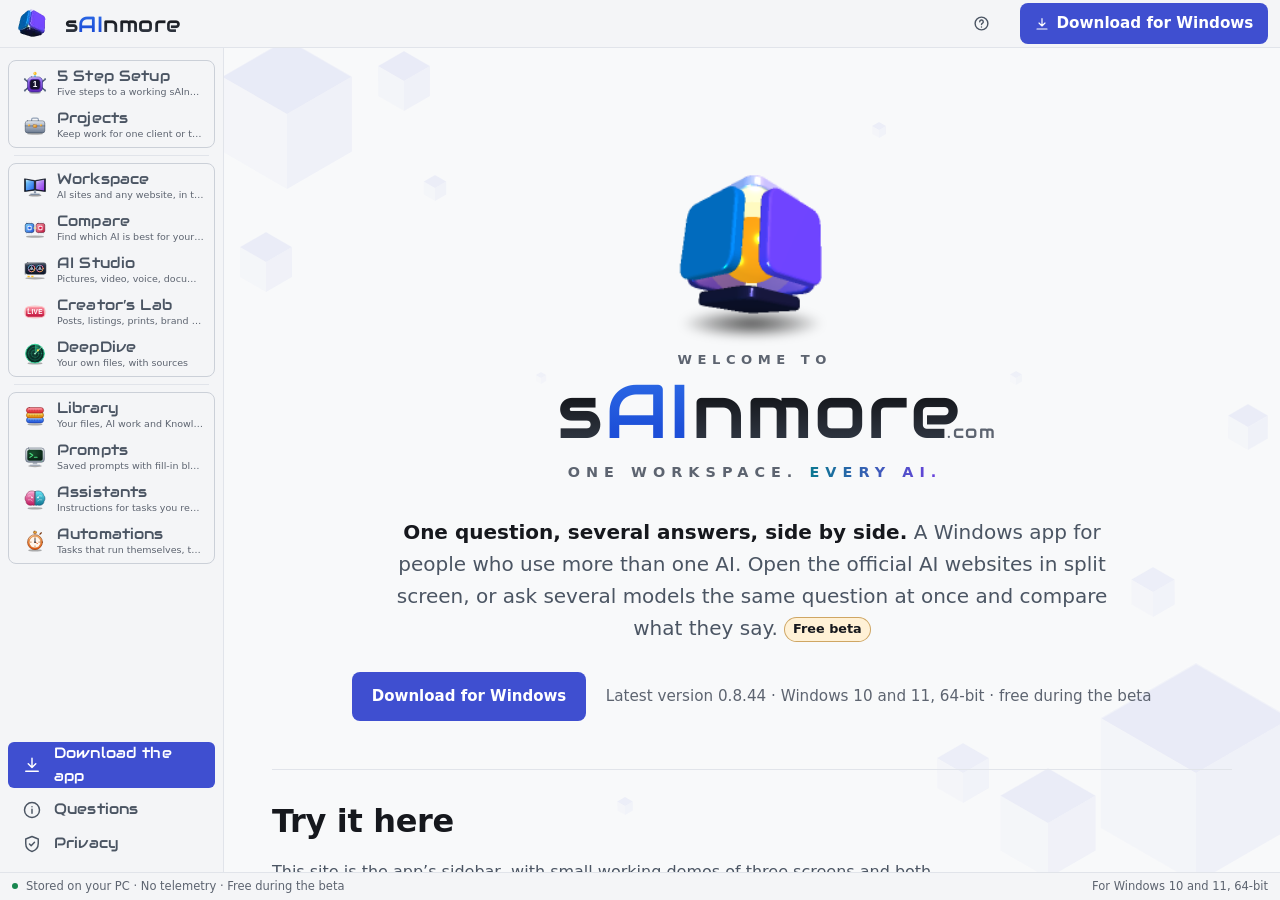
==== commit 9f282356: "Pictures for sAInmore 0.8.44 on the site: the 22 re-renders and 12 new ones (Welcome and map, folded" ====
--- a/index.html
+++ b/index.html
@@ -25,7 +25,7 @@
 <!--
   FACTS USED ON THIS PAGE (check against the latest RELEASE-*.md before each release):
   - The version number is written in three places: next to both Download buttons (hero, and #download with the date) and in the file name in #download. Update all three on every release. The SmartScreen steps keep "…" on purpose.
-  - Version described: 0.8.44 (PUBLISHED 2026-11-24 10:41:06 UTC in sainmore-releases, Latest, not a pre-release; checked on the API 2026-11-24 10:5x: sAInmore-Setup-0.8.44.exe 157,438,849 bytes, sha256 5e05760e0bf494c08871a90acc18925b4a4f6ed48019fd7d911f4e58b1c3ba23; tag v0.8.44 on 4955ec7e in the app repo; git diff 3cc89c85 v0.8.44 is docs only (docs/RELEASE-GATES.md and docs/release-evidence/RELEASE-0.8.44-EVIDENCE.md), nothing in src, build or package.json, so the text read at 3cc89c85 is the tag’s. API Usage’s parts are Keys &amp; models and Usage (placeParts.ts at the tag; the app chat corrected its 10:01 list at 10:42). The draft was first written before the tag existed, NOT PUBLISHED then (the app chat’s 2026-11-24 10:01 entry says it is being released; release/0.8.44 head 3cc89c85, no tag v0.8.44 yet; text read there: docs/FEATURES.md and features.ts (What’s New 0.8.44), WelcomeView.tsx, StatusBar.tsx, SystemMonitorCard.tsx, ModelPicker.tsx, Select.tsx (88 uses of <Select> and no visible native drop-down left; the four files that still say <select> hold a hidden mirror or a comment), LocalThird.tsx and CompareView.tsx, RailParts.tsx, SidebarStageIcon.tsx, ProjectsView.tsx, local-engine.ts and local-engine-system.ts (INSTALLER_WAIT_MS is 15 minutes; the certificate check and the held file), Tour.tsx, payment.ts. privacy.ts is identical at v0.8.43 and 3cc89c85, so the privacy page is unchanged; package.json is 0.8.44 and build/ is unchanged; src/main/storage is unchanged, so the database stays at 35.) Also in this push, version 0.8.43 (published 2026-11-24 01:32:55 UTC in sainmore-releases, Latest, not a pre-release; checked on the API 2026-11-24: sAInmore-Setup-0.8.43.exe 157,431,578 bytes, sha256 3ae6453c64365501aa0caeaaf267bce3e14ff9ebd0d99fd3dda392e3ddf76f93; tag v0.8.43 on d3f111ee in the app repo and git diff d3f111ee v0.8.43 is empty, so the text read at d3f111ee is the tag’s. Text read at d3f111ee: docs/FEATURES.md, features.ts (What’s New 0.8.43), privacy.ts, i18n.ts, WelcomeView.tsx, the first-run screens, setup-steps.ts, ModelPicker.tsx (the headings are sticky, A-173), InboxPart.tsx and SaveAsMenu.tsx (menu-place.ts), the Knowledge files. Data: database 34 to 35, one way; src/main/storage/sqlite.ts refuses a newer database with “install the latest version”. Names: Compare’s parts are Ask models, Workflows, My tests, Model rankings, Compare images; DeepDive’s first part is Analyse. The Menu row, the shortcut list and the Ctrl+K dialog still say “Search everything” at d3f111ee while the tour says “Find anything”: the site says Search everything. The pictures still show the OLD part names and the 0.8.42 sidebar: ask the app chat for ONE drop after the release if the user wants it. The DeepSeek sign-in line (Features, Add a service) follows the app’s main e9dc6095 (features.ts DEEPSEEK_SIGN_IN_NOTE, the audit’s A-179, word for word; app chat 2026-11-24 04:25), NOT the v0.8.43 tag, whose guide still says “solve it and it goes on”: the app says its new words are true for 0.8.43 too (its comment: reproduced on 0.8.42 in a clean window; the user solved the puzzle and sign-in still did not go on). The Library’s left-column sentence is the app’s own again: from 0.8.44 the Library’s column is the same card folded or open (the app chat’s 2026-11-24 10:01 entry; PartsList.tsx and the app’s main b911f0ea are in release/0.8.44). The 0.8.43 text said “With the sidebar open” because PartsList.tsx at v0.8.43 framed only the open-sidebar column; that qualifier is gone. Changed with the Welcome map at 0.8.44: the home map “Try it here” has 5 Step Setup and Projects first and draws no visible group headings, and the site’s sidebar draws a thin line between its groups instead of the words Main and Your things (WelcomeView.tsx at 3cc89c85 and Sidebar.tsx, which gives its groups only an aria-label). Not copied from 0.8.44: the Select component’s details (hidden native mirror, anchored list), the Welcome review notes (docs/welcome-review), WELCOME_CHECKED_FOR, and the Features guide’s old area names; a picture of the new folded rail, the sidebar’s size button, the bottom bar or Projects’ two parts (the pictures on this page still show the 0.8.42 sidebar and bottom strip: ask the app chat for ONE drop if the user wants it). Not copied: Workflows’ “Picked for you” wording and Marketplaces’ “you keep” wording (small screen texts), the Knowledge screen layout notes, and no picture of the Knowledge screen (a Plus line).)
+  - Version described: 0.8.44 (PUBLISHED 2026-11-24 10:41:06 UTC in sainmore-releases, Latest, not a pre-release; checked on the API 2026-11-24 10:5x: sAInmore-Setup-0.8.44.exe 157,438,849 bytes, sha256 5e05760e0bf494c08871a90acc18925b4a4f6ed48019fd7d911f4e58b1c3ba23; tag v0.8.44 on 4955ec7e in the app repo; git diff 3cc89c85 v0.8.44 is docs only (docs/RELEASE-GATES.md and docs/release-evidence/RELEASE-0.8.44-EVIDENCE.md), nothing in src, build or package.json, so the text read at 3cc89c85 is the tag’s. API Usage’s parts are Keys &amp; models and Usage (placeParts.ts at the tag; the app chat corrected its 10:01 list at 10:42). The draft was first written before the tag existed, NOT PUBLISHED then (the app chat’s 2026-11-24 10:01 entry says it is being released; release/0.8.44 head 3cc89c85, no tag v0.8.44 yet; text read there: docs/FEATURES.md and features.ts (What’s New 0.8.44), WelcomeView.tsx, StatusBar.tsx, SystemMonitorCard.tsx, ModelPicker.tsx, Select.tsx (88 uses of <Select> and no visible native drop-down left; the four files that still say <select> hold a hidden mirror or a comment), LocalThird.tsx and CompareView.tsx, RailParts.tsx, SidebarStageIcon.tsx, ProjectsView.tsx, local-engine.ts and local-engine-system.ts (INSTALLER_WAIT_MS is 15 minutes; the certificate check and the held file), Tour.tsx, payment.ts. privacy.ts is identical at v0.8.43 and 3cc89c85, so the privacy page is unchanged; package.json is 0.8.44 and build/ is unchanged; src/main/storage is unchanged, so the database stays at 35.) Also in this push, version 0.8.43 (published 2026-11-24 01:32:55 UTC in sainmore-releases, Latest, not a pre-release; checked on the API 2026-11-24: sAInmore-Setup-0.8.43.exe 157,431,578 bytes, sha256 3ae6453c64365501aa0caeaaf267bce3e14ff9ebd0d99fd3dda392e3ddf76f93; tag v0.8.43 on d3f111ee in the app repo and git diff d3f111ee v0.8.43 is empty, so the text read at d3f111ee is the tag’s. Text read at d3f111ee: docs/FEATURES.md, features.ts (What’s New 0.8.43), privacy.ts, i18n.ts, WelcomeView.tsx, the first-run screens, setup-steps.ts, ModelPicker.tsx (the headings are sticky, A-173), InboxPart.tsx and SaveAsMenu.tsx (menu-place.ts), the Knowledge files. Data: database 34 to 35, one way; src/main/storage/sqlite.ts refuses a newer database with “install the latest version”. Names: Compare’s parts are Ask models, Workflows, My tests, Model rankings, Compare images; DeepDive’s first part is Analyse. The Menu row, the shortcut list and the Ctrl+K dialog still say “Search everything” at d3f111ee while the tour says “Find anything”: the site says Search everything. The pictures still show the OLD part names and the 0.8.42 sidebar: ask the app chat for ONE drop after the release if the user wants it. The DeepSeek sign-in line (Features, Add a service) follows the app’s main e9dc6095 (features.ts DEEPSEEK_SIGN_IN_NOTE, the audit’s A-179, word for word; app chat 2026-11-24 04:25), NOT the v0.8.43 tag, whose guide still says “solve it and it goes on”: the app says its new words are true for 0.8.43 too (its comment: reproduced on 0.8.42 in a clean window; the user solved the puzzle and sign-in still did not go on). The Library’s left-column sentence is the app’s own again: from 0.8.44 the Library’s column is the same card folded or open (the app chat’s 2026-11-24 10:01 entry; PartsList.tsx and the app’s main b911f0ea are in release/0.8.44). The 0.8.43 text said “With the sidebar open” because PartsList.tsx at v0.8.43 framed only the open-sidebar column; that qualifier is gone. Changed with the Welcome map at 0.8.44: the home map “Try it here” has 5 Step Setup and Projects first and draws no visible group headings, and the site’s sidebar draws a thin line between its groups instead of the words Main and Your things (WelcomeView.tsx at 3cc89c85 and Sidebar.tsx, which gives its groups only an aria-label). Not copied from 0.8.44: the Select component’s details (hidden native mirror, anchored list), the Welcome review notes (docs/welcome-review), WELCOME_CHECKED_FOR, and the Features guide’s old area names; a picture of the bottom bar’s hover tool tips (they name the processor and graphics card). PICTURES: all from the app chat’s 0.8.44 drop (look-0844, 35 PNGs from the app’s out/ at the code of tag v0.8.44, entry 2026-11-24 18:57; fresh data folder, no key, no paid call): the 22 re-renders replace the 0.8.42 ones under the same names, and new are the Welcome and its map, the folded rails, Projects, Compare’s third place (cut above the answers at 1340 of 2000 px, because three old answers sit under two model boxes), an open drop-down (the assistant list, no crop), the bottom bar (cut into a left and a right part), the Features page, the folded Library and the Approve and open menu. The Settings picture is cut at 1830 of 2000 px so the “sAInmore Plus” page name is not shown; the Settings → Voice drop-down picture (standard-dark-dropdown-open) is not used for the same reason (its Settings list also ends with that name). The Knowledge screen is not used (Plus text). The bottom bar shows the monitor on, calm readings and two green icons (Sync is off). Not copied: Workflows’ “Picked for you” wording and Marketplaces’ “you keep” wording (small screen texts), the Knowledge screen layout notes, and no picture of the Knowledge screen (a Plus line).)
   - Previously described: 0.8.42 (published 2026-11-23 01:28:45 UTC in sainmore-releases, Latest, not a pre-release, tag v0.8.42 on a62180f7; sAInmore-Setup-0.8.42.exe 157,378,135 bytes, sha256 0dff4da9321bb582db41bbcfad5e728cba46afac6688e81caa625d8360211568; checked on the API 2026-11-23 and in the app repo: the tag is a62180f7 and git diff a62180f7 v0.8.42 is empty, so the gate changed no UI, only the notes). Text read at a62180f7 = the tag (47 commits after v0.8.41): docs/FEATURES.md, features.ts (What’s New 0.8.42), privacy.ts, ModelPicker.tsx, the automations components (TryOut, RunSteps, Replay, CalendarPart, ConditionsBlock, RetryBlock, InboxPart, HistoryPart), PricesSection, firstRun.ts, setupText.ts, FeedbackView, preview-window.ts, and the app chat’s entry of 2026-11-23 01:13. My own checks: no added line in src/main, src/shared or src/preload has a URL or a network call (the new main code reads the PC’s hardware with Windows’ own reg tool, locally); privacy.ts gains the three sentences about retries, Try-out and Replay, and what a step was given and wrote. On the page: Quick | Pro (Appearance, Automations), the one model list, starter questions and the hint, 5 Step Setup (one model, the Ollama picker), Automations (Try-out, run detail, Replay, Calendar as a fifth part, Conditions, Retry, the reserve and price-list sentences, Not yet; Approve and open is NOT described, see below), the preview window line, the privacy page. Left out on purpose: the title bar’s logo 8 px from the left (the site’s header is not the app’s title bar), the Feedback screen itself, Settings → Prices (text only, no picture), the Welcome lines, the first-run chips’ exact starter texts. Download note: 0.8.42 makes no further change to the database (the app chat, data unchanged, database 34; src/main/storage/sqlite.ts is not in the src/main diff v0.8.41..v0.8.42, so MIGRATIONS stays at 36). The app chat answered on 2026-11-23 01:24: nothing in the UI changed since a62180f7; the PC line is accurate (reg.exe, two reg query calls, read once per run, in the Feedback report only with system details; privacy.ts does not say it yet, the app chat will add a line next version); Retry is Retry twice (1 minute, then 5) or Choose… 1 to 3 tries after the first, waits 1 to 30 minutes. Compare’s renamed parts (Ask models, My tests, Model rankings, Compare images) and the Hairline sub-tabs are NOT in 0.8.42: keep the old names. Wording: the model list’s company headings are described as the published release notes say it (shown again when you arrow up to a company’s first model), not as the in-app Features text says (stays in view as you scroll; the app chat says that text is wrong and fixes it next version). Pictures: the 12 re-renders and 11 new ones are the app chat’s drop of 2026-11-23 (_from-app\look-0842\, app at a62180f7, Standard dark except the three themed Compare pictures, fresh scratch data, no key, no paid call; the example-* models are two local stand-in programs, the answers in Compare are written text, the Automations texts were written by the local models qwen2.5:7b and llama3.2:1b), kept whole (the bottom strip only says Stored on this PC · No telemetry). NOT used: standard-dark-knowledge (it prints “Search by meaning needs Plus”, and Plus labels stay off the site until the user says so) and the Approve and open menu (clipped by its Inbox card in 0.8.42, app chat 02:24: do not describe it; the Inbox picture shows only the closed button). The Settings picture is cropped at 1838 of its 2000 px (made by me, the drop is untouched) so that the “SAINMORE / sAInmore Plus” page name at the bottom of its left list is not shown; the earlier live Settings picture did not show it either.
   - Previous version described: 0.8.41 (published 2026-11-22 00:22:49 UTC in sainmore-releases, Latest, not a pre-release, tag v0.8.41 on ccb1a98; sAInmore-Setup-0.8.41.exe 157,344,295 bytes, sha256 0ccbdb178fc0ec551989c36c3ea0ffdafe88fc83b4da34e1b121f21aff9f9e05; checked on the API 2026-11-22 and in the app repo). Text read at release/0.8.41 = ccb1a98, which is the tag, so nothing came after it: docs/FEATURES.md, features.ts (What’s New 0.8.41), placeParts.ts, WelcomeView.tsx, privacy.ts, and the app chat’s entries of 2026-11-22 00:20 and 00:35 (no UI change since 00:20; data unchanged, database 34). My own checks: no added line in src/main, src/shared or src/preload has a URL or a network call; MIGRATIONS in sqlite.ts still has 36 entries; privacy.ts gains the sentence about Knowledge, Automations and Describe it. On the page: Automations has a fourth part, Templates (after History), the Describe it box, “N Pro rules are on” in Easy, Automations in the Create and sell start, the Settings pages are named as in the app (Appearance → Pro → Sidebar), the privacy page says what Describe it sends. Download note: 0.8.41 makes no further change to the database. This text contains everything described for 0.8.40 (published 2026-11-21 22:48 UTC, tag on ba636ab). The pictures are still the 0.8.39 ones; their sidebars show the old Tools group and no Automations.
   - Previous version described: 0.8.40 (published 2026-11-21 22:48:02 UTC in sainmore-releases, Latest, not a pre-release, tag v0.8.40 on ba636ab; sAInmore-Setup-0.8.40.exe 157,334,412 bytes, sha256 78b4aaff3b2989d0608d75b6027737fddcd8ef27e26ea22a00851501b6f6e67c; checked on the API 2026-11-21 and in the app repo). Text read first at release/0.8.40 = 4456233 and again at the tag: only three text changes came after it (docs/FEATURES.md and features.ts: Knowledge stays on this PC and is never synced, even with Sync on; Remove Knowledge and removing a collection forget what was sent; automation runs never read online-only OneDrive files). Sources: docs/FEATURES.md, features.ts (What’s New 0.8.40, 7 items), views.ts, placeParts.ts, placeDrawings.ts, Icon.tsx, WelcomeView.tsx, and the app chat’s entries of 2026-11-21 21:27 and 22:49, and its corrected release notes. Automations and Knowledge wording follows src/shared/privacy.ts on the app’s main (54fa4c1, not released; app chat entry 2026-11-21 23:25, the audit’s A-150): each time an automation runs it sends its task and the new files it reads to the model you chose for it and posts nothing; with Knowledge on, the passages of your unlocked collections that match your question go to the model you asked, and a locked collection never goes to a cloud model. My own checks: src/shared/privacy.ts is identical to v0.8.39 and to 4456233; no added line in src/main, src/shared or src/preload has a URL or a network call; MIGRATIONS in src/main/storage/sqlite.ts has 36 entries against 33 at v0.8.39 (schema 31 to 34, as the app chat says); the safety copy before a migration is in sqlite.ts. On the page: the Tools group is gone (Summarise and Translate are parts of DeepDive, the old links #summarise and #translate open DeepDive), Automations is a new place after Assistants (no shortcut; parts My automations, Inbox, History), the Library has Explorer and Context groups with Knowledge in Context, the Knowledge chip and What was sent in Compare, the Assistants, AI Studio (Documents, Code and web) and Creator’s Lab, Appearance is one page with Easy and Pro, the folded rail’s Workspace list and API Usage’s hidden buttons are text only. Not shown, on the app chat’s word: Templates, Describe it, the Pro-rules note, Automations in the Create and sell start (all for 0.8.41), the Classic look; and no Plus label for search by meaning, no prices, no signing claim. Download note: schema 31 to 34, one way. Privacy page: Knowledge and Automations lines added, Translator and Summariser renamed (the app’s privacy.ts has no new line). The pictures are still the 0.8.39 ones; their sidebars show the old Tools group and no Automations.
@@ -237,7 +237,7 @@
     <ul class="features">
       <li><h3>Quick ask</h3><p>Press a hotkey in any app to ask one model a quick question in a small window. Or copy some text and press a second hotkey to ask about it, translate, summarise or explain it.</p></li>
       <li><h3>Knowledge</h3><p>Notes, documents and product facts you add once, kept on this PC, in the Library under Context. A collection starts locked to this PC: a locked collection is never given to a cloud model, an Ollama cloud model included. Unlock it, switch the Knowledge chip on in Compare, the Assistants, AI Studio or Creator’s Lab, and a model gets only the passages that match your question, never a file; “What was sent” under the answer lists them. Save on a Compare answer has two slide buttons, Library and Knowledge, and the Library’s right-click menu has Add to Knowledge. Knowledge is never synced to your other PCs.</p></li>
-      <li><h3>Looks and colours</h3><p>21 UI themes, each shown as a small picture. A theme sets its own colours and light or dark, for the window and the AI sites in your tabs. The newest, Iris, is blackened titanium with soft violet in the one-piece frame; with it on, a small shutter opens in Compare as each model starts replying, and Windows’ reduce-motion setting skips it. Or stay on Standard and pick your own colours for the background, buttons, name, logo, tabs, text, gold accents and frame, separately for dark and light, save the looks you like, and go back to Original, sAInmore’s first look, without losing them, or let Surprise me choose a pair. If a colour can’t stay readable, the app uses the nearest one that can and says so. One piece joins the title bar, sidebar and bottom strip, on any look; Windows’ own minimise, maximise and close buttons and the strip under them take the look’s colours, and the window keeps its last look for the next start. The app’s card look (one background behind the title bar, sidebar and page with a soft glow and dots, cards for the tabs, buttons and boxes, and the chosen one lit) is in every theme, dark or light, and takes its colours from the theme you pick: Standard’s dark keeps its violet-navy, and any other theme gets its own. The Map button and every filled button share the lit tab’s colours, and dark cards have one-pixel lines and a soft shadow. A workspace’s colour, or the Original look, turns it off. People on a theme other than Standard see a one-time note offering “Keep my theme” or “Switch to Standard”. Settings → Appearance → Pro → Sidebar (Quick has Sidebar icons and Sidebar spacing) has coloured or line icons (the coloured ones are glossy little pictures, one for each place, drawn for the sidebar) and Comfortable or Compact spacing. The sidebar’s places open to show their parts, with counts; site tabs are no longer listed there, and the pencil next to the fold icon lets you drag places and parts into your own order and hide the ones you don’t use; inside the cards it also moves your workspaces, arranges API Usage’s parts and hides the Menu’s rows (Settings always stays). Appearance is one page with a Quick | Pro switch, at the right end of the top row like the one in Design Canvas, Plan &amp; post, 3D Lab and Automations: Quick has the few choices most people want (theme, colours, text size); Pro has everything, with an example window that follows what you change. The first suggestion in every colour picker is Default, and Reset to default (with Undo) brings the Standard look back. Folded to cards or to icons only, the sidebar lists the open place’s parts under its card, as the open sidebar does: a click on the open card folds them, → opens them and Esc closes them, and choosing a part keeps the list open so the next one is a click away. Clicking the sidebar button steps from open to a rail of cards, to icons only, and back to open, and the button draws a small picture of the size the sidebar is now (a thin panel and “>” for icons only, a wider panel and “<” for the cards, the widest panel and “<” when open); Ctrl+B folds to the rail you used last. Settings → Appearance → Pro → Sidebar also has Folded: the rail shows Cards or Icons only; Workspace’s sub-tabs open In the rail (the default), as a List beside, or Widen the rail; and Sub-tabs: Standard (a dot and a line) or Hairline. Every sub-tab row is 22 px high. Projects lists its two parts, Start new and Project planner, and API Usage its two, Keys &amp; models and Usage, under their cards, open or folded; the Library’s own column (Folders and This PC) is the same rounded card, folded or open. Every drop-down list in the app opens the same list as the model picker: as wide as its box, the choice ticked, group headings, a search box when the list is long, and the arrow keys, Enter and Esc as in any list, each with the keyboard ring. Soft click sounds are off until you turn them on.</p></li>
+      <li><h3>Looks and colours</h3><p>21 UI themes, each shown as a small picture. A theme sets its own colours and light or dark, for the window and the AI sites in your tabs. The newest, Iris, is blackened titanium with soft violet in the one-piece frame; with it on, a small shutter opens in Compare as each model starts replying, and Windows’ reduce-motion setting skips it. Or stay on Standard and pick your own colours for the background, buttons, name, logo, tabs, text, gold accents and frame, separately for dark and light, save the looks you like, and go back to Original, sAInmore’s first look, without losing them, or let Surprise me choose a pair. If a colour can’t stay readable, the app uses the nearest one that can and says so. One piece joins the title bar, sidebar and bottom strip, on any look; Windows’ own minimise, maximise and close buttons and the strip under them take the look’s colours, and the window keeps its last look for the next start. The app’s card look (one background behind the title bar, sidebar and page with a soft glow and dots, cards for the tabs, buttons and boxes, and the chosen one lit) is in every theme, dark or light, and takes its colours from the theme you pick: Standard’s dark keeps its violet-navy, and any other theme gets its own. The Map button and every filled button share the lit tab’s colours, and dark cards have one-pixel lines and a soft shadow. A workspace’s colour, or the Original look, turns it off. People on a theme other than Standard see a one-time note offering “Keep my theme” or “Switch to Standard”. Settings → Appearance → Pro → Sidebar (Quick has Sidebar icons and Sidebar spacing) has coloured or line icons (the coloured ones are glossy little pictures, one for each place, drawn for the sidebar) and Comfortable or Compact spacing. The sidebar’s places open to show their parts, with counts; site tabs are no longer listed there, and the pencil next to the fold icon lets you drag places and parts into your own order and hide the ones you don’t use; inside the cards it also moves your workspaces, arranges API Usage’s parts and hides the Menu’s rows (Settings always stays). Appearance is one page with a Quick | Pro switch, at the right end of the top row like the one in Design Canvas, Plan &amp; post, 3D Lab and Automations: Quick has the few choices most people want (theme, colours, text size); Pro has everything, with an example window that follows what you change. The first suggestion in every colour picker is Default, and Reset to default (with Undo) brings the Standard look back. Folded to cards or to icons only, the sidebar lists the open place’s parts under its card, as the open sidebar does: a click on the open card folds them, → opens them and Esc closes them, and choosing a part keeps the list open so the next one is a click away. Clicking the sidebar button steps from open to a rail of cards, to icons only, and back to open, and the button draws a small picture of the size the sidebar is now (a thin panel and “>” for icons only, a wider panel and “<” for the cards, the widest panel and “<” when open); Ctrl+B folds to the rail you used last. Settings → Appearance → Pro → Sidebar also has Folded: the rail shows Cards or Icons only; Workspace’s sub-tabs open In the rail (the default), as a List beside, or Widen the rail; and Sub-tabs: Standard (a dot and a line) or Hairline. Every sub-tab row is 22 px high. Projects lists its two parts, Start new and Project planner, and API Usage its two, Keys &amp; models and Usage, under their cards, open or folded; the Library’s own column (Folders and This PC) is the same rounded card, folded or open. Every drop-down list in the app opens the same kind of list as the model picker: the choice ticked, group headings, a search box when the list is long, and the arrow keys, Enter and Esc as in any list, each with the keyboard ring. A list opened from a box (a language in Settings, an assistant in Compare) is as wide as that box; a model list is as wide as the model button it opens from, and at least 200 px. Soft click sounds are off until you turn them on.</p></li>
       <li><h3>Top bar</h3><p>The Map button lists every open tab by workspace, with your workspaces on top, and beside it are chips for the last places you visited: click one to go back, × takes it off the list (nothing is closed), and + keeps one more, up to 8. Search is a small magnifier (Ctrl+K) on the right, before a ? menu for Features, What’s new, keyboard shortcuts and Welcome. A Tabs button beside them lists the same tabs while Settings → Windows and start-up → AI tabs is set to Top. In a narrow window (under 720 px wide, such as a small window with the interface zoomed in) the sidebar becomes a drawer behind a button in the title bar (Ctrl+B also opens it, and Esc closes it), and the title bar keeps only the chip of the place you are on; the Map button still lists every place. There are no back and forward arrows on the top bar; your mouse’s back and forward buttons go through the screens you opened. Choose what’s on the bar, and make it Normal or Slim. The descriptions under the sidebar’s tabs can be switched off. The Welcome screen has a calmer first run: pick a starting sidebar (everything, AI websites, research, or create and sell, which now includes Automations), with the places you hide kept one click away under “N more”. Under the name, a big button reads “Start”, then “Continue:” and the next step, until the five steps are done, and then “Get started”; a “Just look around” link goes straight in. Start asks “What do you want to do first?” with three choices: Open my AI sites, Get a free key (Gemini or Groq) and Keep it on my PC. A “Compare two AIs” button opens Compare. The line under the name now says no key is needed to start: a free AI can run on this PC. The Welcome’s map of the app follows the sidebar: 5 Step Setup and Projects first, then the other places in the sidebar’s order with every part of each named (Creator’s Lab names all nine), and the line under it says 57 features, with how to use each one, and how to open them (F1, or Features &amp; news in the Menu).</p></li>
       <li><h3>Bottom bar</h3><p>Live CPU, GPU and RAM use as plain text, each number coloured from blue (low) to red (high); hover for temperatures and memory in GB, and turn it off in Settings → Appearance → Pro → Bottom strip. Beside it the privacy line says <em>Stored on this PC</em> and <em>No telemetry</em> (and <em>Sync on</em> while Sync is on), each with a small green icon: a disk, a shield and two arrows. At the right are the update slider and the version, written like “v0.8.44 beta”.</p></li>
       <li><h3>Menu and Settings</h3><p>The Menu is the last card in the sidebar: Search everything (Ctrl+K), Settings (Ctrl+,), then Help (Features &amp; news, Keyboard shortcuts, Feedback, Welcome tour) and the app (Check for updates, About sAInmore). Settings is a list of pages in six groups with a search box, one page at a time: General, Look and feel, Workspaces and tabs, AI, Privacy and data, and sAInmore itself. A blue dot beside a page means a setting on it differs from its default. Windows and start-up has Open on: the Workspace, the place you left open, or the Welcome screen. The Ctrl+K box shows a ring while it has the keyboard, its results are read one at a time with the arrow keys, Tab stays inside it, and closing it puts the keyboard back where it was; the tour keeps Tab and Shift+Tab inside its card.</p></li>
@@ -266,14 +266,42 @@
   </figure>
   <div class="shots-two">
   <figure class="real">
-    <img class="shot" src="img/look-menu-450.webp" width="450" height="798" loading="lazy" alt="The bottom of the sidebar in the new look with the Menu card open under API Usage: Search everything, Settings, Help (Features and news, Keyboard shortcuts, Feedback, Welcome tour) and the app (Check for updates, About sAInmore with its version).">
+    <img class="shot" src="img/look-menu-450.webp" width="450" height="741" loading="lazy" alt="The bottom of the sidebar in the new look with the Menu card open under API Usage: Search everything, Settings, Help (Features and news, Keyboard shortcuts, Feedback, Welcome tour) and the app (Check for updates, About sAInmore with its version).">
     <figcaption>The Menu, open, in the new look: Search everything, Settings, Help and the app.</figcaption>
   </figure>
   <figure class="real">
-    <img class="shot" src="img/look-edit-450.webp" width="450" height="1289" loading="lazy" alt="The top of the sidebar in Edit mode, in the new look: an Editing the sidebar bar with Done and a short hint, then 5 Step Setup, Projects, and each place, down to Automations, with a handle to drag and a dot to show or hide.">
+    <img class="shot" src="img/look-edit-450.webp" width="450" height="1030" loading="lazy" alt="The top of the sidebar in Edit mode, in the new look: an Editing the sidebar bar with Done and a short hint, then 5 Step Setup, Projects, Workspace, Compare, AI Studio, Creator’s Lab, DeepDive and Library, each with a handle to drag and a dot to show or hide (Compare’s dot is off).">
     <figcaption>Edit mode in the new look: a handle to drag and a dot to show or hide on every place; Workspaces, API Usage and the Menu are under “Inside the cards”.</figcaption>
   </figure>
   </div>
+  <figure class="real">
+    <a class="zoom" href="img/look-welcome-full.webp" title="Open full size"><img class="shot" src="img/look-welcome-1200.webp" srcset="img/look-welcome-1200.webp 1200w, img/look-welcome-2000.webp 2000w" sizes="(min-width: 72rem) 56rem, 100vw" width="1200" height="800" loading="lazy" alt="The Welcome screen in sAInmore: the sidebar on the left, the logo, “Welcome to sAInmore”, the tagline “One workspace. Every AI.”, a line that says no key is needed to start because a free AI can run on this PC, a big “Continue: sign in to AI sites” button with “Just look around” under it, and a “Your sidebar” box with the tabs Everything, AI websites, Research and Create &amp; sell above a list of places."></a>
+    <figcaption>The Welcome screen: the line under the name says no key is needed to start, because a free AI can run on this PC. The big button reads “Continue: sign in to AI sites” because the free model (step 2) is done and step 1 is next; “Just look around” goes straight in. Under it, “Your sidebar” lets you pick which places to keep. Made in a fresh data folder.</figcaption>
+  </figure>
+  <figure class="real">
+    <a class="zoom" href="img/look-welcome-map-full.webp" title="Open full size"><img class="shot" src="img/look-welcome-map-1200.webp" srcset="img/look-welcome-map-1200.webp 1200w, img/look-welcome-map-2000.webp 2000w" sizes="(min-width: 72rem) 56rem, 100vw" width="1200" height="800" loading="lazy" alt="Further down the Welcome screen, a map called What’s where: a card for each place (5 Step Setup, Projects, Workspace, Compare, AI Studio, Creator’s Lab, DeepDive, Library, Prompts, Assistants and Automations) with its short line, its shortcut and its parts, and under them “57 features, with how to use each one”."></a>
+    <figcaption>Further down the Welcome screen, “What’s where”: a card for each place in the sidebar’s order, with its shortcut and every part, and a link to all 57 features.</figcaption>
+  </figure>
+  <figure class="real">
+    <a class="zoom" href="img/look-rail-cards-full.webp" title="Open full size"><img class="shot" src="img/look-rail-cards-1200.webp" srcset="img/look-rail-cards-1200.webp 1200w, img/look-rail-cards-2000.webp 2000w" sizes="(min-width: 72rem) 56rem, 100vw" width="1200" height="800" loading="lazy" alt="Compare open with the sidebar folded to cards: each place is a card with its picture and name, and Compare’s five parts (Ask models, Workflows, My tests, Model rankings and Compare images) are listed under its card. A small button at the bottom of the rail changes the sidebar’s size."></a>
+    <figcaption>The sidebar folded to cards: the open place, Compare, lists its five parts under its card. The small button at the bottom steps between open, cards and icons only, and draws a picture of the size you are in.</figcaption>
+  </figure>
+  <figure class="real">
+    <a class="zoom" href="img/look-rail-icons-full.webp" title="Open full size"><img class="shot" src="img/look-rail-icons-1200.webp" srcset="img/look-rail-icons-1200.webp 1200w, img/look-rail-icons-2000.webp 2000w" sizes="(min-width: 72rem) 56rem, 100vw" width="1200" height="800" loading="lazy" alt="Compare open with the sidebar folded to icons only: each place is a small picture, and Compare’s five parts are small icons under its picture."></a>
+    <figcaption>Folded to icons only: each place is its picture, and the open place’s parts are small icons under it.</figcaption>
+  </figure>
+  <figure class="real bar-fig">
+    <div class="bars"><img class="shot bar-l" src="img/look-bar-left-900.webp" width="450" height="28" loading="lazy" alt="The left of the bottom bar: CPU 19%, GPU 9% and RAM 66% as coloured numbers, then a green disk icon with “Stored on this PC” and a green shield icon with “No telemetry”."><img class="shot bar-r" src="img/look-bar-right-300.webp" width="150" height="28" loading="lazy" alt="The right of the bottom bar: the update slider and the version, “v0.8.44 beta”."></div>
+    <figcaption>The bottom bar, cut in two so it can be read (the middle is empty). The numbers are this PC’s load at that moment, blue when low; Sync is off in this data folder, so “Sync on” is not shown. At the right: the update slider and the version.</figcaption>
+  </figure>
+  <figure class="real">
+    <a class="zoom" href="img/look-dropdown-full.webp" title="Open full size"><img class="shot" src="img/look-dropdown-1200.webp" srcset="img/look-dropdown-1200.webp 1200w, img/look-dropdown-2000.webp 2000w" sizes="(min-width: 72rem) 56rem, 100vw" width="1200" height="800" loading="lazy" alt="Compare, Ask models, with the assistant list open above the No assistant box: a Search box, No assistant ticked, and group headings (Templates: Writing, Templates: Work, Templates: Decide and check) over assistants such as Clear Rewriter, Email Replier, Proofreader, Article Drafter and Meeting Notes to Actions."></a>
+    <figcaption>A drop-down list from a box, here the assistant list under Compare’s question box: the same kind of list as the model picker, with a search box, group headings, the choice ticked and a keyboard ring, as wide as the box it opens from. It opens upward because the box is near the bottom of the window.</figcaption>
+  </figure>
+  <figure class="real">
+    <a class="zoom" href="img/look-features-guide-full.webp" title="Open full size"><img class="shot" src="img/look-features-guide-1200.webp" srcset="img/look-features-guide-1200.webp 1200w, img/look-features-guide-2000.webp 2000w" sizes="(min-width: 72rem) 56rem, 100vw" width="1200" height="800" loading="lazy" alt="The Features page: the heading “Everything sAInmore can do”, the line “57 features in 13 areas, with how to use each one. Press F1 to come back here.”, a search box and a Take the tour button, the 13 areas listed on the left (Workspace to Privacy and security), Features and What’s new tabs, and the first features of the Workspace area."></a>
+    <figcaption>The Features page (F1): 57 features in 13 areas, searchable, each with how to use it, and a button for the tour. A What’s new tab sits beside Features.</figcaption>
+  </figure>
   </div>
 </section>
 
@@ -307,6 +335,10 @@
     <li>Import your ChatGPT and Claude chat exports.</li>
     <li>Star and tag comparisons, and delete old ones automatically if you want (starred ones are kept).</li>
   </ul>
+  <figure class="real">
+    <a class="zoom" href="img/look-projects-full.webp" title="Open full size"><img class="shot" src="img/look-projects-1200.webp" srcset="img/look-projects-1200.webp 1200w, img/look-projects-2000.webp 2000w" sizes="(min-width: 72rem) 56rem, 100vw" width="1200" height="800" loading="lazy" alt="Projects, Start new, with the sidebar open: the Projects card in the sidebar lists its two parts, Start new (lit) and Project planner. The screen has a New project button, an All projects card that is ticked (it shows everything) and the line “Pick a project to see its plan.”"></a>
+    <figcaption>Projects lists its two parts under its card, Start new and Project planner; the screen has no row of tabs of its own. Made in a fresh data folder, so there is no project yet.</figcaption>
+  </figure>
   <p class="get"><a class="btn small" href="#download">Download the app</a></p>
 </section>
 
@@ -464,8 +496,8 @@
     <figcaption>Compare in the new look with three example answers. The answers are written text served by a small program on this PC (an “own server” added in Compare’s AI providers), not written by any AI model; the models are named example-fast, example-balanced and example-deep. The times were measured against that program and the prices were typed in, so costs and speeds are illustrative.</figcaption>
   </figure>
   <figure class="real">
-    <a class="zoom" href="img/look-model-list-full.webp" title="Open full size"><img class="shot" src="img/look-model-list-1200.webp" srcset="img/look-model-list-1200.webp 1200w, img/look-model-list-2000.webp 2000w" sizes="(min-width: 72rem) 56rem, 100vw" width="1200" height="800" loading="lazy" alt="Compare, Ask, with a model list open under the first model box: a Search models box, the heading OLLAMA (LOCAL MODELS) with llama3.2:1b and qwen2.5:7b, EXAMPLE SERVER with example-balanced, example-deep and example-fast (ticked), SECOND EXAMPLE SERVER with example-large, example-medium and example-small, and a last row, Show all models (2 hidden). Three answers to a question about SQLite or PostgreSQL begin below the list."></a>
-    <figcaption>A model picker in the new one-list style: a search box, a heading for each company and “Show all models” as the last row. The two models at the top are free ones running on the PC the screenshot was made on (since 0.8.44 they sit in a group of their own, On this PC, in green with a gold “free”; this picture was made before that); the example-* names come from two small programs on that PC that stand in for providers, so no real company’s model is shown.</figcaption>
+    <a class="zoom" href="img/look-model-list-full.webp" title="Open full size"><img class="shot" src="img/look-model-list-1200.webp" srcset="img/look-model-list-1200.webp 1200w, img/look-model-list-2000.webp 2000w" sizes="(min-width: 72rem) 56rem, 100vw" width="1200" height="800" loading="lazy" alt="Compare, Ask, with a model list open under the first model box: a Search models box, the heading ON THIS PC with llama3.2:1b and qwen2.5:7b, each in green with a gold “free” beside it, EXAMPLE SERVER with example-balanced, example-deep and example-fast (ticked), and SECOND EXAMPLE SERVER with example-large, example-medium and example-small. Three answers to a question about SQLite or PostgreSQL begin below the list."></a>
+    <figcaption>A model picker in the one-list style: a search box and a heading for each group. The first group, On this PC, holds the free models that run on the PC the screenshot was made on, each in green with a gold “free”; the example-* names come from two small programs on that PC that stand in for providers, so no real company’s model is shown.</figcaption>
   </figure>
 
   <h3>In the app</h3>
@@ -488,6 +520,14 @@
     <li>A thinking level per model, cost estimates, a context gauge, and a Usage screen with tokens and estimated cost per model and per day, with an optional monthly limit that counts the most a send could cost and asks once before a model whose price isn’t known. A follow-up counts the earlier turns it sends again against the limit, and asks before going over. Click a column in By model to sort by answers, tokens or cost.</li>
     <li>Export any comparison as a PDF, Markdown or JSON file. Web search and built-in tools when you want them.</li>
   </ul>
+  <figure class="real">
+    <a class="zoom" href="img/look-third-place-full.webp" title="Open full size"><img class="shot" src="img/look-third-place-1200.webp" srcset="img/look-third-place-1200.webp 1200w, img/look-third-place-2000.webp 2000w" sizes="(min-width: 72rem) 56rem, 100vw" width="1200" height="536" loading="lazy" alt="Compare, Ask models, cut above the answers: two model boxes (example-fast and example-balanced), a dashed third place reading “A third: the AI on this PC · Getting the model”, and Add model; an AI model chip is in the title bar. Below, the question box with a Knowledge chip, Attach, Speak, Prompts, No assistant, Options and the Send to 2 models button."></a>
+    <figcaption>While the free AI engine is being made ready, a dashed third place reads “A third: the AI on this PC” with its progress. Here the model was already on this PC, so it says “Getting the model” with no percentage; a first set-up shows the engine and then the model with a percentage. The picture is cut above the answers.</figcaption>
+  </figure>
+  <figure class="real">
+    <a class="zoom" href="img/look-third-ready-full.webp" title="Open full size"><img class="shot" src="img/look-third-ready-1200.webp" srcset="img/look-third-ready-1200.webp 1200w, img/look-third-ready-2000.webp 2000w" sizes="(min-width: 72rem) 56rem, 100vw" width="1200" height="536" loading="lazy" alt="The same part of Compare when the model is ready: a place reading “llama3.2:1b is ready on this PC” with a button, Add it to this comparison, beside the two model boxes and Add model."></a>
+    <figcaption>When it is ready the place says so, and “Add it to this comparison” puts the model in a box.</figcaption>
+  </figure>
   <p class="get"><a class="btn small" href="#download">Download the app</a></p>
   </div>
 </section>
@@ -648,6 +688,10 @@
   <figure class="real">
     <a class="zoom" href="img/look-library-tree-full.webp" title="Open full size"><img class="shot" src="img/look-library-tree-1200.webp" srcset="img/look-library-tree-1200.webp 1200w, img/look-library-tree-2000.webp 2000w" sizes="(min-width: 72rem) 56rem, 100vw" width="1200" height="800" loading="lazy" alt="The Library in sAInmore’s new look: a folder tree on the left (Client work, opened to show its sub folder Spring campaign, then Ideas, Travel photos and Not in a folder), a path bar with Back, Forward and Up, the sub folder as a tile, a switch to show items from the subfolders too, and two sample pictures."></a>
     <figcaption>The Library in the new look, in a fresh data folder: the folder tree on the left, the path bar, the sub folder as a tile and the “Show items from the subfolders too” switch. The two pictures are plain coloured test cards drawn for this screenshot.</figcaption>
+  </figure>
+  <figure class="real">
+    <a class="zoom" href="img/look-library-folded-full.webp" title="Open full size"><img class="shot" src="img/look-library-folded-1200.webp" srcset="img/look-library-folded-1200.webp 1200w, img/look-library-folded-2000.webp 2000w" sizes="(min-width: 72rem) 56rem, 100vw" width="1200" height="800" loading="lazy" alt="The Library with the sidebar folded to cards: the Library card lists its parts under it (All items, Favourites, Downloads, Bin and Knowledge), and the Library’s own left column, with Made for you, Folders (Client work, Spring campaign, Ideas, Travel photos, Not in a folder) and This PC, is a rounded card like the others. Twelve plain coloured test cards fill the page."></a>
+    <figcaption>The Library with the sidebar folded to cards: the Library card lists its parts under it, and the Library’s own column (Folders and This PC) is a card like the others. The twelve pictures are plain coloured test cards drawn for this screenshot.</figcaption>
   </figure>
   </div>
   <div class="p-more p-lb-recent">
@@ -1004,6 +1048,10 @@
     <a class="zoom" href="img/look-au-inbox-full.webp" title="Open full size"><img class="shot" src="img/look-au-inbox-1200.webp" srcset="img/look-au-inbox-1200.webp 1200w, img/look-au-inbox-2000.webp 2000w" sizes="(min-width: 72rem) 56rem, 100vw" width="1200" height="800" loading="lazy" alt="Automations, Inbox, in Quick: Waiting 2, and two results, Weekly social posts and End-of-day note, each marked “all checks passed” with cost free, the start of its text, and the buttons Approve (“it stays here to copy”), Approve and open with a small arrow beside it, Edit first, Copy and Discard."></a>
     <figcaption>The Inbox: every result waits here until you approve, edit, copy or discard it. The two results were written by a model on this PC (qwen2.5:7b) from made-up inputs for this screenshot.</figcaption>
   </figure>
+  <figure class="real">
+    <a class="zoom" href="img/look-au-approve-open-full.webp" title="Open full size"><img class="shot" src="img/look-au-approve-open-1200.webp" srcset="img/look-au-approve-open-1200.webp 1200w, img/look-au-approve-open-2000.webp 2000w" sizes="(min-width: 72rem) 56rem, 100vw" width="1200" height="800" loading="lazy" alt="Automations, Inbox, with the Approve and open menu open under the first result: the heading “Approve it, then open”, six sites (Instagram, Facebook, Threads, LinkedIn, X and Bluesky), and the line “Copies the text and opens the site in the Social workspace, with its own sign-ins. You paste and press Post. Nothing is posted for you.”"></a>
+    <figcaption>The Approve and open menu: pick a site, and sAInmore copies the text and opens that site in the Social workspace, with its own sign-ins. You paste and press Post; nothing is posted for you.</figcaption>
+  </figure>
     <p class="p-note">In the app.</p>
   </div>
   <div class="p-more p-au-hist">
--- a/css/app.css
+++ b/css/app.css
@@ -433,3 +433,8 @@
 .parts-box + .parts-group-label { margin-top: 10px; }
 /* Phones: the parts are one row, so no group names; and a screen opened by its link starts below the sticky sidebar row, not under it. */
 @media (max-width: 860px) { .parts-group-label { display: none; } .view { scroll-margin-top: 64px; } }
+
+.bar-fig .bars { display: flex; flex-wrap: wrap; align-items: center; gap: 0.6rem 1.5rem; }
+.bar-fig .shot { display: block; height: auto; max-width: 100%; width: auto; }
+.bar-fig .bar-l { width: 450px; }
+.bar-fig .bar-r { width: 150px; }
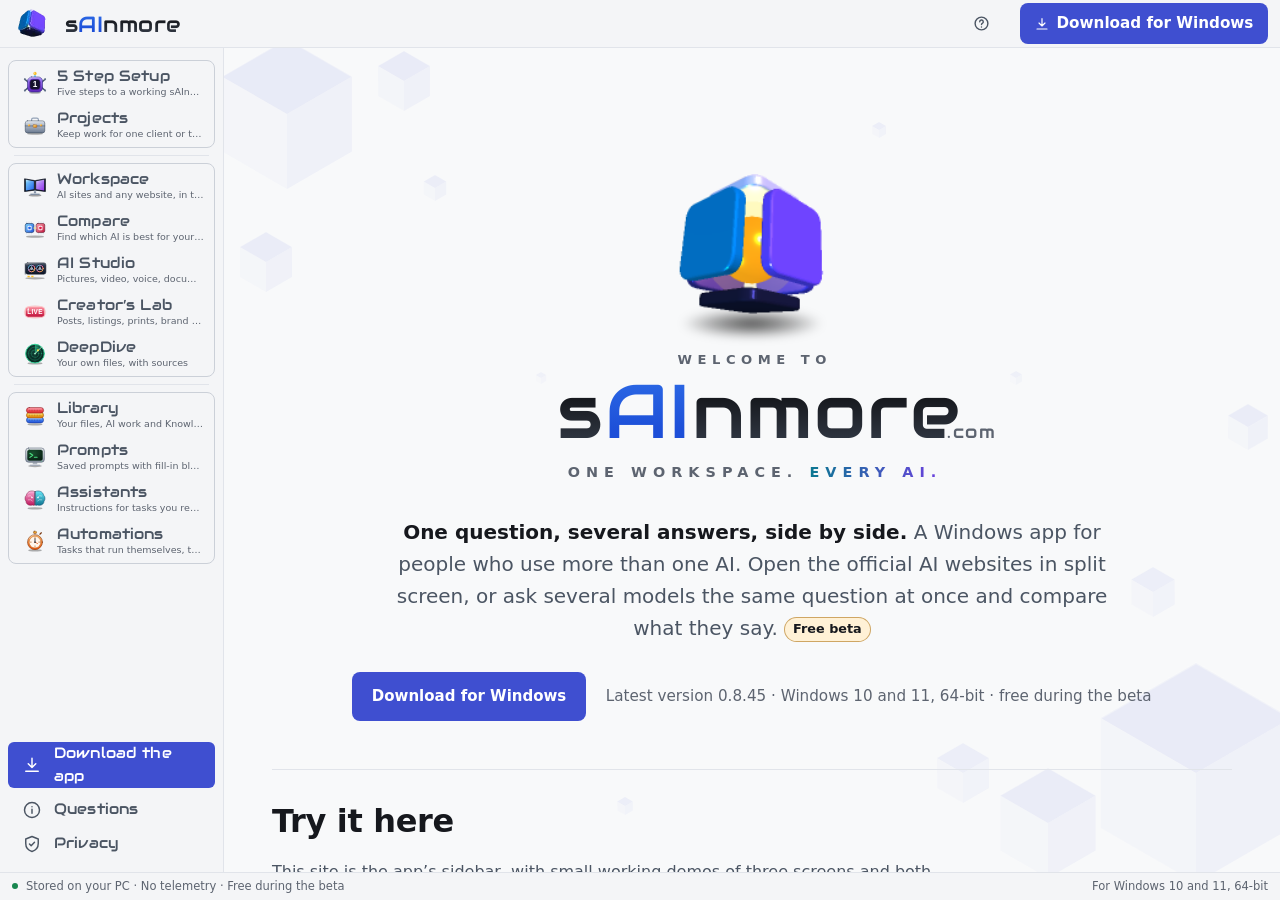
==== commit a72f3712: "sAInmore 0.8.45 on the site: Orbital, Aether and Prism in light and dark, Floating tabs, This PC wit" ====
--- a/index.html
+++ b/index.html
@@ -25,7 +25,7 @@
 <!--
   FACTS USED ON THIS PAGE (check against the latest RELEASE-*.md before each release):
   - The version number is written in three places: next to both Download buttons (hero, and #download with the date) and in the file name in #download. Update all three on every release. The SmartScreen steps keep "…" on purpose.
-  - Version described: 0.8.44 (PUBLISHED 2026-11-24 10:41:06 UTC in sainmore-releases, Latest, not a pre-release; checked on the API 2026-11-24 10:5x: sAInmore-Setup-0.8.44.exe 157,438,849 bytes, sha256 5e05760e0bf494c08871a90acc18925b4a4f6ed48019fd7d911f4e58b1c3ba23; tag v0.8.44 on 4955ec7e in the app repo; git diff 3cc89c85 v0.8.44 is docs only (docs/RELEASE-GATES.md and docs/release-evidence/RELEASE-0.8.44-EVIDENCE.md), nothing in src, build or package.json, so the text read at 3cc89c85 is the tag’s. API Usage’s parts are Keys &amp; models and Usage (placeParts.ts at the tag; the app chat corrected its 10:01 list at 10:42). The draft was first written before the tag existed, NOT PUBLISHED then (the app chat’s 2026-11-24 10:01 entry says it is being released; release/0.8.44 head 3cc89c85, no tag v0.8.44 yet; text read there: docs/FEATURES.md and features.ts (What’s New 0.8.44), WelcomeView.tsx, StatusBar.tsx, SystemMonitorCard.tsx, ModelPicker.tsx, Select.tsx (88 uses of <Select> and no visible native drop-down left; the four files that still say <select> hold a hidden mirror or a comment), LocalThird.tsx and CompareView.tsx, RailParts.tsx, SidebarStageIcon.tsx, ProjectsView.tsx, local-engine.ts and local-engine-system.ts (INSTALLER_WAIT_MS is 15 minutes; the certificate check and the held file), Tour.tsx, payment.ts. privacy.ts is identical at v0.8.43 and 3cc89c85, so the privacy page is unchanged; package.json is 0.8.44 and build/ is unchanged; src/main/storage is unchanged, so the database stays at 35.) Also in this push, version 0.8.43 (published 2026-11-24 01:32:55 UTC in sainmore-releases, Latest, not a pre-release; checked on the API 2026-11-24: sAInmore-Setup-0.8.43.exe 157,431,578 bytes, sha256 3ae6453c64365501aa0caeaaf267bce3e14ff9ebd0d99fd3dda392e3ddf76f93; tag v0.8.43 on d3f111ee in the app repo and git diff d3f111ee v0.8.43 is empty, so the text read at d3f111ee is the tag’s. Text read at d3f111ee: docs/FEATURES.md, features.ts (What’s New 0.8.43), privacy.ts, i18n.ts, WelcomeView.tsx, the first-run screens, setup-steps.ts, ModelPicker.tsx (the headings are sticky, A-173), InboxPart.tsx and SaveAsMenu.tsx (menu-place.ts), the Knowledge files. Data: database 34 to 35, one way; src/main/storage/sqlite.ts refuses a newer database with “install the latest version”. Names: Compare’s parts are Ask models, Workflows, My tests, Model rankings, Compare images; DeepDive’s first part is Analyse. The Menu row, the shortcut list and the Ctrl+K dialog still say “Search everything” at d3f111ee while the tour says “Find anything”: the site says Search everything. The pictures still show the OLD part names and the 0.8.42 sidebar: ask the app chat for ONE drop after the release if the user wants it. The DeepSeek sign-in line (Features, Add a service) follows the app’s main e9dc6095 (features.ts DEEPSEEK_SIGN_IN_NOTE, the audit’s A-179, word for word; app chat 2026-11-24 04:25), NOT the v0.8.43 tag, whose guide still says “solve it and it goes on”: the app says its new words are true for 0.8.43 too (its comment: reproduced on 0.8.42 in a clean window; the user solved the puzzle and sign-in still did not go on). The Library’s left-column sentence is the app’s own again: from 0.8.44 the Library’s column is the same card folded or open (the app chat’s 2026-11-24 10:01 entry; PartsList.tsx and the app’s main b911f0ea are in release/0.8.44). The 0.8.43 text said “With the sidebar open” because PartsList.tsx at v0.8.43 framed only the open-sidebar column; that qualifier is gone. Changed with the Welcome map at 0.8.44: the home map “Try it here” has 5 Step Setup and Projects first and draws no visible group headings, and the site’s sidebar draws a thin line between its groups instead of the words Main and Your things (WelcomeView.tsx at 3cc89c85 and Sidebar.tsx, which gives its groups only an aria-label). Not copied from 0.8.44: the Select component’s details (hidden native mirror, anchored list), the Welcome review notes (docs/welcome-review), WELCOME_CHECKED_FOR, and the Features guide’s old area names; a picture of the bottom bar’s hover tool tips (they name the processor and graphics card). PICTURES: all from the app chat’s 0.8.44 drop (look-0844, 35 PNGs from the app’s out/ at the code of tag v0.8.44, entry 2026-11-24 18:57; fresh data folder, no key, no paid call): the 22 re-renders replace the 0.8.42 ones under the same names, and new are the Welcome and its map, the folded rails, Projects, Compare’s third place (cut above the answers at 1340 of 2000 px, because three old answers sit under two model boxes), an open drop-down (the assistant list, no crop), the bottom bar (cut into a left and a right part), the Features page, the folded Library and the Approve and open menu. The Settings picture is cut at 1830 of 2000 px so the “sAInmore Plus” page name is not shown; the Settings → Voice drop-down picture (standard-dark-dropdown-open) is not used for the same reason (its Settings list also ends with that name). The Knowledge screen is not used (Plus text). The bottom bar shows the monitor on, calm readings and two green icons (Sync is off). Not copied: Workflows’ “Picked for you” wording and Marketplaces’ “you keep” wording (small screen texts), the Knowledge screen layout notes, and no picture of the Knowledge screen (a Plus line).)
+  - Version described: 0.8.45 (PUBLISHED 2026-11-25 11:04:09 UTC in sainmore-releases, Latest, not a pre-release; checked on the API 2026-11-25: sAInmore-Setup-0.8.45.exe 157,467,763 bytes, sha256 74596f6c1a01581209fedda1e680a6c56e368a8b6979dc1a099a0d2e915438ff; tag v0.8.45 on 61db6b7f in the app repo. Text read at the tag (git diff v0.8.44..v0.8.45 of the UI files, 134 files): docs/FEATURES.md and features.ts (What’s New 0.8.45), the release notes on GitHub, the app chat’s 2026-11-25 11:05 entry, components/themes/list.ts, UiTheme.tsx, ThemeGallery.tsx, ThemeSoundPreview.tsx, shared/ui-themes.ts, components/dock/* (FloatingTabs.tsx, LayoutChoice.tsx, dockRules.ts, dock.css) with docs/FLOATING-TABS-CONTRACT.md, components/thispc/* (ThisPcSection.tsx, ThisPcPanel.tsx, thisPcModel.ts), shared/local-catalogue.ts, shared/ollama-pull.ts (the Qwen 3.5 starters), SetupPage.tsx, ProvidersSection.tsx, ModelPicker.tsx and Select.tsx (a list is as wide as its framed box, LIST_MIN 160), menuPlace.ts, menuLook.ts, menuKeys.ts, BrandDna.tsx, BrandPreview.tsx, shared/prices.ts, main/system-monitor/hardware-store.ts and main/providers/ollama-speed.ts (local-models.json; the speed check calls only Ollama’s address on this PC). privacy.ts is IDENTICAL at v0.8.44 and v0.8.45, so the app’s own privacy text did not change; the privacy page gets the release notes’ “What is new on your PC” (local-models.json, the speed check), which hardware-store.ts and ollama-speed.ts confirm, and the app’s newer wording on lines left out before sending (features.ts). The database stays at 35 (release notes; nothing under src/main/storage in the diff). NOT on the page, on purpose: Plus marks (the guide now marks AI Studio’s PDF, Word, Excel and PowerPoint as Plus; limits are off until payments exist, so the page still lists them without a label, and the user decides at this release), Gemini 2.5 prices (none are listed), Gemini Omni 1.1 (never named), the Welcome’s words (no change per WELCOME-0.8.45.md), pictures (still the 0.8.44 ones: the sidebar, 5 Step Setup and model list shots predate this release). Before it, 0.8.44 (PUBLISHED 2026-11-24 10:41:06 UTC in sainmore-releases, Latest, not a pre-release; checked on the API 2026-11-24 10:5x: sAInmore-Setup-0.8.44.exe 157,438,849 bytes, sha256 5e05760e0bf494c08871a90acc18925b4a4f6ed48019fd7d911f4e58b1c3ba23; tag v0.8.44 on 4955ec7e in the app repo; git diff 3cc89c85 v0.8.44 is docs only (docs/RELEASE-GATES.md and docs/release-evidence/RELEASE-0.8.44-EVIDENCE.md), nothing in src, build or package.json, so the text read at 3cc89c85 is the tag’s. API Usage’s parts are Keys &amp; models and Usage (placeParts.ts at the tag; the app chat corrected its 10:01 list at 10:42). The draft was first written before the tag existed, NOT PUBLISHED then (the app chat’s 2026-11-24 10:01 entry says it is being released; release/0.8.44 head 3cc89c85, no tag v0.8.44 yet; text read there: docs/FEATURES.md and features.ts (What’s New 0.8.44), WelcomeView.tsx, StatusBar.tsx, SystemMonitorCard.tsx, ModelPicker.tsx, Select.tsx (88 uses of <Select> and no visible native drop-down left; the four files that still say <select> hold a hidden mirror or a comment), LocalThird.tsx and CompareView.tsx, RailParts.tsx, SidebarStageIcon.tsx, ProjectsView.tsx, local-engine.ts and local-engine-system.ts (INSTALLER_WAIT_MS is 15 minutes; the certificate check and the held file), Tour.tsx, payment.ts. privacy.ts is identical at v0.8.43 and 3cc89c85, so the privacy page is unchanged; package.json is 0.8.44 and build/ is unchanged; src/main/storage is unchanged, so the database stays at 35.) Also in this push, version 0.8.43 (published 2026-11-24 01:32:55 UTC in sainmore-releases, Latest, not a pre-release; checked on the API 2026-11-24: sAInmore-Setup-0.8.43.exe 157,431,578 bytes, sha256 3ae6453c64365501aa0caeaaf267bce3e14ff9ebd0d99fd3dda392e3ddf76f93; tag v0.8.43 on d3f111ee in the app repo and git diff d3f111ee v0.8.43 is empty, so the text read at d3f111ee is the tag’s. Text read at d3f111ee: docs/FEATURES.md, features.ts (What’s New 0.8.43), privacy.ts, i18n.ts, WelcomeView.tsx, the first-run screens, setup-steps.ts, ModelPicker.tsx (the headings are sticky, A-173), InboxPart.tsx and SaveAsMenu.tsx (menu-place.ts), the Knowledge files. Data: database 34 to 35, one way; src/main/storage/sqlite.ts refuses a newer database with “install the latest version”. Names: Compare’s parts are Ask models, Workflows, My tests, Model rankings, Compare images; DeepDive’s first part is Analyse. The Menu row, the shortcut list and the Ctrl+K dialog still say “Search everything” at d3f111ee while the tour says “Find anything”: the site says Search everything. The pictures still show the OLD part names and the 0.8.42 sidebar: ask the app chat for ONE drop after the release if the user wants it. The DeepSeek sign-in line (Features, Add a service) follows the app’s main e9dc6095 (features.ts DEEPSEEK_SIGN_IN_NOTE, the audit’s A-179, word for word; app chat 2026-11-24 04:25), NOT the v0.8.43 tag, whose guide still says “solve it and it goes on”: the app says its new words are true for 0.8.43 too (its comment: reproduced on 0.8.42 in a clean window; the user solved the puzzle and sign-in still did not go on). The Library’s left-column sentence is the app’s own again: from 0.8.44 the Library’s column is the same card folded or open (the app chat’s 2026-11-24 10:01 entry; PartsList.tsx and the app’s main b911f0ea are in release/0.8.44). The 0.8.43 text said “With the sidebar open” because PartsList.tsx at v0.8.43 framed only the open-sidebar column; that qualifier is gone. Changed with the Welcome map at 0.8.44: the home map “Try it here” has 5 Step Setup and Projects first and draws no visible group headings, and the site’s sidebar draws a thin line between its groups instead of the words Main and Your things (WelcomeView.tsx at 3cc89c85 and Sidebar.tsx, which gives its groups only an aria-label). Not copied from 0.8.44: the Select component’s details (hidden native mirror, anchored list), the Welcome review notes (docs/welcome-review), WELCOME_CHECKED_FOR, and the Features guide’s old area names; a picture of the bottom bar’s hover tool tips (they name the processor and graphics card). PICTURES: all from the app chat’s 0.8.44 drop (look-0844, 35 PNGs from the app’s out/ at the code of tag v0.8.44, entry 2026-11-24 18:57; fresh data folder, no key, no paid call): the 22 re-renders replace the 0.8.42 ones under the same names, and new are the Welcome and its map, the folded rails, Projects, Compare’s third place (cut above the answers at 1340 of 2000 px, because three old answers sit under two model boxes), an open drop-down (the assistant list, no crop), the bottom bar (cut into a left and a right part), the Features page, the folded Library and the Approve and open menu. The Settings picture is cut at 1830 of 2000 px so the “sAInmore Plus” page name is not shown; the Settings → Voice drop-down picture (standard-dark-dropdown-open) is not used for the same reason (its Settings list also ends with that name). The Knowledge screen is not used (Plus text). The bottom bar shows the monitor on, calm readings and two green icons (Sync is off). Not copied: Workflows’ “Picked for you” wording and Marketplaces’ “you keep” wording (small screen texts), the Knowledge screen layout notes, and no picture of the Knowledge screen (a Plus line).)
   - Previously described: 0.8.42 (published 2026-11-23 01:28:45 UTC in sainmore-releases, Latest, not a pre-release, tag v0.8.42 on a62180f7; sAInmore-Setup-0.8.42.exe 157,378,135 bytes, sha256 0dff4da9321bb582db41bbcfad5e728cba46afac6688e81caa625d8360211568; checked on the API 2026-11-23 and in the app repo: the tag is a62180f7 and git diff a62180f7 v0.8.42 is empty, so the gate changed no UI, only the notes). Text read at a62180f7 = the tag (47 commits after v0.8.41): docs/FEATURES.md, features.ts (What’s New 0.8.42), privacy.ts, ModelPicker.tsx, the automations components (TryOut, RunSteps, Replay, CalendarPart, ConditionsBlock, RetryBlock, InboxPart, HistoryPart), PricesSection, firstRun.ts, setupText.ts, FeedbackView, preview-window.ts, and the app chat’s entry of 2026-11-23 01:13. My own checks: no added line in src/main, src/shared or src/preload has a URL or a network call (the new main code reads the PC’s hardware with Windows’ own reg tool, locally); privacy.ts gains the three sentences about retries, Try-out and Replay, and what a step was given and wrote. On the page: Quick | Pro (Appearance, Automations), the one model list, starter questions and the hint, 5 Step Setup (one model, the Ollama picker), Automations (Try-out, run detail, Replay, Calendar as a fifth part, Conditions, Retry, the reserve and price-list sentences, Not yet; Approve and open is NOT described, see below), the preview window line, the privacy page. Left out on purpose: the title bar’s logo 8 px from the left (the site’s header is not the app’s title bar), the Feedback screen itself, Settings → Prices (text only, no picture), the Welcome lines, the first-run chips’ exact starter texts. Download note: 0.8.42 makes no further change to the database (the app chat, data unchanged, database 34; src/main/storage/sqlite.ts is not in the src/main diff v0.8.41..v0.8.42, so MIGRATIONS stays at 36). The app chat answered on 2026-11-23 01:24: nothing in the UI changed since a62180f7; the PC line is accurate (reg.exe, two reg query calls, read once per run, in the Feedback report only with system details; privacy.ts does not say it yet, the app chat will add a line next version); Retry is Retry twice (1 minute, then 5) or Choose… 1 to 3 tries after the first, waits 1 to 30 minutes. Compare’s renamed parts (Ask models, My tests, Model rankings, Compare images) and the Hairline sub-tabs are NOT in 0.8.42: keep the old names. Wording: the model list’s company headings are described as the published release notes say it (shown again when you arrow up to a company’s first model), not as the in-app Features text says (stays in view as you scroll; the app chat says that text is wrong and fixes it next version). Pictures: the 12 re-renders and 11 new ones are the app chat’s drop of 2026-11-23 (_from-app\look-0842\, app at a62180f7, Standard dark except the three themed Compare pictures, fresh scratch data, no key, no paid call; the example-* models are two local stand-in programs, the answers in Compare are written text, the Automations texts were written by the local models qwen2.5:7b and llama3.2:1b), kept whole (the bottom strip only says Stored on this PC · No telemetry). NOT used: standard-dark-knowledge (it prints “Search by meaning needs Plus”, and Plus labels stay off the site until the user says so) and the Approve and open menu (clipped by its Inbox card in 0.8.42, app chat 02:24: do not describe it; the Inbox picture shows only the closed button). The Settings picture is cropped at 1838 of its 2000 px (made by me, the drop is untouched) so that the “SAINMORE / sAInmore Plus” page name at the bottom of its left list is not shown; the earlier live Settings picture did not show it either.
   - Previous version described: 0.8.41 (published 2026-11-22 00:22:49 UTC in sainmore-releases, Latest, not a pre-release, tag v0.8.41 on ccb1a98; sAInmore-Setup-0.8.41.exe 157,344,295 bytes, sha256 0ccbdb178fc0ec551989c36c3ea0ffdafe88fc83b4da34e1b121f21aff9f9e05; checked on the API 2026-11-22 and in the app repo). Text read at release/0.8.41 = ccb1a98, which is the tag, so nothing came after it: docs/FEATURES.md, features.ts (What’s New 0.8.41), placeParts.ts, WelcomeView.tsx, privacy.ts, and the app chat’s entries of 2026-11-22 00:20 and 00:35 (no UI change since 00:20; data unchanged, database 34). My own checks: no added line in src/main, src/shared or src/preload has a URL or a network call; MIGRATIONS in sqlite.ts still has 36 entries; privacy.ts gains the sentence about Knowledge, Automations and Describe it. On the page: Automations has a fourth part, Templates (after History), the Describe it box, “N Pro rules are on” in Easy, Automations in the Create and sell start, the Settings pages are named as in the app (Appearance → Pro → Sidebar), the privacy page says what Describe it sends. Download note: 0.8.41 makes no further change to the database. This text contains everything described for 0.8.40 (published 2026-11-21 22:48 UTC, tag on ba636ab). The pictures are still the 0.8.39 ones; their sidebars show the old Tools group and no Automations.
   - Previous version described: 0.8.40 (published 2026-11-21 22:48:02 UTC in sainmore-releases, Latest, not a pre-release, tag v0.8.40 on ba636ab; sAInmore-Setup-0.8.40.exe 157,334,412 bytes, sha256 78b4aaff3b2989d0608d75b6027737fddcd8ef27e26ea22a00851501b6f6e67c; checked on the API 2026-11-21 and in the app repo). Text read first at release/0.8.40 = 4456233 and again at the tag: only three text changes came after it (docs/FEATURES.md and features.ts: Knowledge stays on this PC and is never synced, even with Sync on; Remove Knowledge and removing a collection forget what was sent; automation runs never read online-only OneDrive files). Sources: docs/FEATURES.md, features.ts (What’s New 0.8.40, 7 items), views.ts, placeParts.ts, placeDrawings.ts, Icon.tsx, WelcomeView.tsx, and the app chat’s entries of 2026-11-21 21:27 and 22:49, and its corrected release notes. Automations and Knowledge wording follows src/shared/privacy.ts on the app’s main (54fa4c1, not released; app chat entry 2026-11-21 23:25, the audit’s A-150): each time an automation runs it sends its task and the new files it reads to the model you chose for it and posts nothing; with Knowledge on, the passages of your unlocked collections that match your question go to the model you asked, and a locked collection never goes to a cloud model. My own checks: src/shared/privacy.ts is identical to v0.8.39 and to 4456233; no added line in src/main, src/shared or src/preload has a URL or a network call; MIGRATIONS in src/main/storage/sqlite.ts has 36 entries against 33 at v0.8.39 (schema 31 to 34, as the app chat says); the safety copy before a migration is in sqlite.ts. On the page: the Tools group is gone (Summarise and Translate are parts of DeepDive, the old links #summarise and #translate open DeepDive), Automations is a new place after Assistants (no shortcut; parts My automations, Inbox, History), the Library has Explorer and Context groups with Knowledge in Context, the Knowledge chip and What was sent in Compare, the Assistants, AI Studio (Documents, Code and web) and Creator’s Lab, Appearance is one page with Easy and Pro, the folded rail’s Workspace list and API Usage’s hidden buttons are text only. Not shown, on the app chat’s word: Templates, Describe it, the Pro-rules note, Automations in the Create and sell start (all for 0.8.41), the Classic look; and no Plus label for search by meaning, no prices, no signing claim. Download note: schema 31 to 34, one way. Privacy page: Knowledge and Automations lines added, Translator and Summariser renamed (the app’s privacy.ts has no new line). The pictures are still the 0.8.39 ones; their sidebars show the old Tools group and no Automations.
@@ -190,7 +190,7 @@
     <p class="lede"><strong>One question, several answers, side by side.</strong> A Windows app for people who use more than one AI. Open the official AI websites in split screen, or ask several models the same question at once and compare what they say. <span class="beta">Free beta</span></p>
     <div class="cta">
       <a class="btn" href="#download">Download for Windows</a>
-      <span class="meta">Latest version 0.8.44 · Windows 10 and 11, 64-bit · free during the beta</span>
+      <span class="meta">Latest version 0.8.45 · Windows 10 and 11, 64-bit · free during the beta</span>
     </div>
   </div>
 
@@ -237,9 +237,10 @@
     <ul class="features">
       <li><h3>Quick ask</h3><p>Press a hotkey in any app to ask one model a quick question in a small window. Or copy some text and press a second hotkey to ask about it, translate, summarise or explain it.</p></li>
       <li><h3>Knowledge</h3><p>Notes, documents and product facts you add once, kept on this PC, in the Library under Context. A collection starts locked to this PC: a locked collection is never given to a cloud model, an Ollama cloud model included. Unlock it, switch the Knowledge chip on in Compare, the Assistants, AI Studio or Creator’s Lab, and a model gets only the passages that match your question, never a file; “What was sent” under the answer lists them. Save on a Compare answer has two slide buttons, Library and Knowledge, and the Library’s right-click menu has Add to Knowledge. Knowledge is never synced to your other PCs.</p></li>
-      <li><h3>Looks and colours</h3><p>21 UI themes, each shown as a small picture. A theme sets its own colours and light or dark, for the window and the AI sites in your tabs. The newest, Iris, is blackened titanium with soft violet in the one-piece frame; with it on, a small shutter opens in Compare as each model starts replying, and Windows’ reduce-motion setting skips it. Or stay on Standard and pick your own colours for the background, buttons, name, logo, tabs, text, gold accents and frame, separately for dark and light, save the looks you like, and go back to Original, sAInmore’s first look, without losing them, or let Surprise me choose a pair. If a colour can’t stay readable, the app uses the nearest one that can and says so. One piece joins the title bar, sidebar and bottom strip, on any look; Windows’ own minimise, maximise and close buttons and the strip under them take the look’s colours, and the window keeps its last look for the next start. The app’s card look (one background behind the title bar, sidebar and page with a soft glow and dots, cards for the tabs, buttons and boxes, and the chosen one lit) is in every theme, dark or light, and takes its colours from the theme you pick: Standard’s dark keeps its violet-navy, and any other theme gets its own. The Map button and every filled button share the lit tab’s colours, and dark cards have one-pixel lines and a soft shadow. A workspace’s colour, or the Original look, turns it off. People on a theme other than Standard see a one-time note offering “Keep my theme” or “Switch to Standard”. Settings → Appearance → Pro → Sidebar (Quick has Sidebar icons and Sidebar spacing) has coloured or line icons (the coloured ones are glossy little pictures, one for each place, drawn for the sidebar) and Comfortable or Compact spacing. The sidebar’s places open to show their parts, with counts; site tabs are no longer listed there, and the pencil next to the fold icon lets you drag places and parts into your own order and hide the ones you don’t use; inside the cards it also moves your workspaces, arranges API Usage’s parts and hides the Menu’s rows (Settings always stays). Appearance is one page with a Quick | Pro switch, at the right end of the top row like the one in Design Canvas, Plan &amp; post, 3D Lab and Automations: Quick has the few choices most people want (theme, colours, text size); Pro has everything, with an example window that follows what you change. The first suggestion in every colour picker is Default, and Reset to default (with Undo) brings the Standard look back. Folded to cards or to icons only, the sidebar lists the open place’s parts under its card, as the open sidebar does: a click on the open card folds them, → opens them and Esc closes them, and choosing a part keeps the list open so the next one is a click away. Clicking the sidebar button steps from open to a rail of cards, to icons only, and back to open, and the button draws a small picture of the size the sidebar is now (a thin panel and “>” for icons only, a wider panel and “<” for the cards, the widest panel and “<” when open); Ctrl+B folds to the rail you used last. Settings → Appearance → Pro → Sidebar also has Folded: the rail shows Cards or Icons only; Workspace’s sub-tabs open In the rail (the default), as a List beside, or Widen the rail; and Sub-tabs: Standard (a dot and a line) or Hairline. Every sub-tab row is 22 px high. Projects lists its two parts, Start new and Project planner, and API Usage its two, Keys &amp; models and Usage, under their cards, open or folded; the Library’s own column (Folders and This PC) is the same rounded card, folded or open. Every drop-down list in the app opens the same kind of list as the model picker: the choice ticked, group headings, a search box when the list is long, and the arrow keys, Enter and Esc as in any list, each with the keyboard ring. A list opened from a box (a language in Settings, an assistant in Compare) is as wide as that box; a model list is as wide as the model button it opens from, and at least 200 px. Soft click sounds are off until you turn them on.</p></li>
+      <li><h3>Looks and colours</h3><p>24 UI themes, each shown as a small picture. A theme sets its own colours, for the window and the AI sites in your tabs; most are light or dark, and the newest three, Orbital, Aether and Prism, come in both and follow your Light, Dark or System choice (a card with both shows the two looks split on a diagonal and says “Dark and light”, and the gallery has a Both filter). Orbital is violet on deep navy by night and on pale lilac by day, with fine orbit rings; Aether is deep blue by night and pale sky by day, lit from the top edge, with gradient buttons and glass cards; Prism is black glass by night and white glass by day, with a spectrum edge. They move and sound with what you do, once each time and only while sAInmore is in front: Orbital sends a ring from your question and lights the place you open, Aether washes light down from the top when you send and when the answers are done, and Prism runs a beam along the top when you send and splits it when they are done. Reduce motion and High contrast turn the motion off, the sounds follow the sidebar’s Sounds setting, and a “Hear it” row under the theme plays each one. Under a theme with only one look, the Light, Dark and System buttons give way to a line that says so and names the themes that have both. Iris is blackened titanium with soft violet in the one-piece frame; with it on, a small shutter opens in Compare as each model starts replying, and Windows’ reduce-motion setting skips it. Or stay on Standard and pick your own colours for the background, buttons, name, logo, tabs, text, gold accents and frame, separately for dark and light, save the looks you like, and go back to Original, sAInmore’s first look, without losing them, or let Surprise me choose a pair. If a colour can’t stay readable, the app uses the nearest one that can and says so. One piece joins the title bar, sidebar and bottom strip, on any look; Windows’ own minimise, maximise and close buttons and the strip under them take the look’s colours, and the window keeps its last look for the next start. The app’s card look (one background behind the title bar, sidebar and page with a soft glow and dots, cards for the tabs, buttons and boxes, and the chosen one lit) is in every theme, dark or light, and takes its colours from the theme you pick: Standard’s dark keeps its violet-navy, and any other theme gets its own. The Map button and every filled button share the lit tab’s colours, and dark cards have one-pixel lines and a soft shadow. A workspace’s colour, or the Original look, turns it off. People on a theme other than Standard see a one-time note offering “Keep my theme” or “Switch to Standard”. Settings → Appearance → Pro → Sidebar (Quick has Sidebar icons and Sidebar spacing) has coloured or line icons (the coloured ones are glossy little pictures, one for each place, drawn for the sidebar) and Comfortable or Compact spacing. The sidebar’s places open to show their parts, with counts; site tabs are no longer listed there, and the pencil next to the fold icon lets you drag places and parts into your own order and hide the ones you don’t use; inside the cards it also moves your workspaces, arranges API Usage’s parts and hides the Menu’s rows (Settings always stays). Appearance is one page with a Quick | Pro switch, at the right end of the top row like the one in Design Canvas, Plan &amp; post, 3D Lab and Automations: Quick has the few choices most people want (theme, layout, colours, text size); Pro has everything, with an example window that follows what you change. The first suggestion in every colour picker is Default, and Reset to default (with Undo) brings the Standard look back. Folded to cards or to icons only, the sidebar lists the open place’s parts under its card, as the open sidebar does: a click on the open card folds them, → opens them and Esc closes them, and choosing a part keeps the list open so the next one is a click away. Clicking the sidebar button steps from open to a rail of cards, to icons only, and back to open, and the button draws a small picture of the size the sidebar is now (a thin panel and “>” for icons only, a wider panel and “<” for the cards, the widest panel and “<” when open); Ctrl+B folds to the rail you used last. Settings → Appearance → Pro → Sidebar also has Folded: the rail shows Cards or Icons only; Workspace’s sub-tabs open In the rail (the default), as a List beside, or Widen the rail; and Sub-tabs: Standard (a dot and a line) or Hairline. Every sub-tab row is 22 px high. Projects lists its two parts, Start new and Project planner, and API Usage its two, Keys &amp; models and Usage, under their cards, open or folded; the Library’s own column (Folders and This PC) is the same rounded card, folded or open. Every drop-down list in the app opens the same kind of list as the model picker: the choice ticked, group headings, a search box when the list is long, and the arrow keys, Enter and Esc as in any list, each with the keyboard ring. A list is as wide as the box it opens from and starts at its left edge, at least 160 px wide; that includes Compare’s model list, which is as wide as its model tab. Every pop-up menu (Export as, Use it in, Pause all, the Menu and the rest) has the same look as those lists, the arrow keys with Home and End, and a focus ring on the row; every list and menu opens downward unless there is little room below and more above. Soft click sounds are off until you turn them on.</p></li>
+      <li><h3>Floating tabs</h3><p>Settings → Appearance → Layout (in Quick and in Pro, in every theme) has two choices: Sidebar, the places in a column on the left with each place’s parts under it, and Floating tabs. Floating tabs put your places in a glass capsule over the bottom of the page, with the open place as a filled pill, the Menu as a round button in the middle, 5 Step Setup and API Usage as small chips at the two sides, and the open place’s parts in a small pill above the capsule. The sidebar is not shown. Pages scroll a little further under it, so nothing stays behind it, and it folds to icons while you scroll down and opens again when you scroll up (not with Reduce motion); in the Workspace the AI sites end above it. Above about 1,550 px every place shows its name; below that only the open place keeps its name, and under 720 px it shows five places and a More button. Ctrl+B folds the names. In full screen it shows when the mouse reaches the bottom edge. The keyboard reaches it in four Tab stops, and the arrow keys move along each part. Every place is still one click away, and Layout → Sidebar brings the sidebar back.</p></li>
       <li><h3>Top bar</h3><p>The Map button lists every open tab by workspace, with your workspaces on top, and beside it are chips for the last places you visited: click one to go back, × takes it off the list (nothing is closed), and + keeps one more, up to 8. Search is a small magnifier (Ctrl+K) on the right, before a ? menu for Features, What’s new, keyboard shortcuts and Welcome. A Tabs button beside them lists the same tabs while Settings → Windows and start-up → AI tabs is set to Top. In a narrow window (under 720 px wide, such as a small window with the interface zoomed in) the sidebar becomes a drawer behind a button in the title bar (Ctrl+B also opens it, and Esc closes it), and the title bar keeps only the chip of the place you are on; the Map button still lists every place. There are no back and forward arrows on the top bar; your mouse’s back and forward buttons go through the screens you opened. Choose what’s on the bar, and make it Normal or Slim. The descriptions under the sidebar’s tabs can be switched off. The Welcome screen has a calmer first run: pick a starting sidebar (everything, AI websites, research, or create and sell, which now includes Automations), with the places you hide kept one click away under “N more”. Under the name, a big button reads “Start”, then “Continue:” and the next step, until the five steps are done, and then “Get started”; a “Just look around” link goes straight in. Start asks “What do you want to do first?” with three choices: Open my AI sites, Get a free key (Gemini or Groq) and Keep it on my PC. A “Compare two AIs” button opens Compare. The line under the name now says no key is needed to start: a free AI can run on this PC. The Welcome’s map of the app follows the sidebar: 5 Step Setup and Projects first, then the other places in the sidebar’s order with every part of each named (Creator’s Lab names all nine), and the line under it says 57 features, with how to use each one, and how to open them (F1, or Features &amp; news in the Menu).</p></li>
-      <li><h3>Bottom bar</h3><p>Live CPU, GPU and RAM use as plain text, each number coloured from blue (low) to red (high); hover for temperatures and memory in GB, and turn it off in Settings → Appearance → Pro → Bottom strip. Beside it the privacy line says <em>Stored on this PC</em> and <em>No telemetry</em> (and <em>Sync on</em> while Sync is on), each with a small green icon: a disk, a shield and two arrows. At the right are the update slider and the version, written like “v0.8.44 beta”.</p></li>
+      <li><h3>Bottom bar</h3><p>Live CPU, GPU and RAM use as plain text, each number coloured from blue (low) to red (high); hover for temperatures and memory in GB, and turn it off in Settings → Appearance → Pro → Bottom strip. Beside it the privacy line says <em>Stored on this PC</em> and <em>No telemetry</em> (and <em>Sync on</em> while Sync is on), each with a small green icon: a disk, a shield and two arrows. At the right are the update slider and the version, written like “v0.8.45 beta”.</p></li>
       <li><h3>Menu and Settings</h3><p>The Menu is the last card in the sidebar: Search everything (Ctrl+K), Settings (Ctrl+,), then Help (Features &amp; news, Keyboard shortcuts, Feedback, Welcome tour) and the app (Check for updates, About sAInmore). Settings is a list of pages in six groups with a search box, one page at a time: General, Look and feel, Workspaces and tabs, AI, Privacy and data, and sAInmore itself. A blue dot beside a page means a setting on it differs from its default. Windows and start-up has Open on: the Workspace, the place you left open, or the Welcome screen. The Ctrl+K box shows a ring while it has the keyboard, its results are read one at a time with the arrow keys, Tab stays inside it, and closing it puts the keyboard back where it was; the tour keeps Tab and Shift+Tab inside its card.</p></li>
       <li><h3>Your own shortcuts and notices</h3><p><strong>Keyboard shortcuts:</strong> pick Change and press the new key; it works at once, also while a website has focus. A key needs Ctrl or Alt (an F key may stand alone); a key already in use, or one that stays as it is (Copy, Paste, Ctrl+K), is refused and the row says why. <strong>Notifications:</strong> Windows notices when sAInmore isn’t in front, for answers ready, for a download from a website tab (off at first) and for a new version, with quiet hours that also run over midnight. A reminder you set an alarm for still rings unless you turn on Reminders in quiet hours.</p></li>
       <li><h3>Storage, sign-ins and reset</h3><p><strong>Storage and cleanup</strong> shows what sAInmore keeps on this PC, by group; Clear… works on site caches and old update installers only, asks first and says what it freed, and your Library, history, chats and sign-ins are never touched. <strong>Sign-ins</strong> lists each AI service and Web workspace as counts only (“14 cookies on 3 sites”, or “Not signed in”); Sign out asks first and removes the cookies; tick “Also forget this site’s saved data” (off each time) to clear what the site keeps in its own storage too, because a site that holds a token there may still remember you. <strong>Advanced → Reset all settings</strong> asks first, restarts sAInmore, keeps your language, privacy choices, saved looks and marketplaces, and never touches your data.</p></li>
@@ -311,8 +312,8 @@
   <p class="intro">A page above Projects that takes a new person from nothing to a first comparison. The sidebar row shows how far you are (1/5). Steps open in order, so one waits for the one before it; a step you don’t need can be skipped, and a skipped step can be taken back.</p>
   <ol class="steps">
     <li><strong>Sign in to your AI sites.</strong> ChatGPT, Gemini and the others open in tabs, on their own sign-in pages: you type your password there, never in sAInmore. sAInmore can’t tell whether a saved sign-in is still good, so you tick this step yourself.</li>
-    <li><strong>A free model on this PC.</strong> Ollama or LM Studio, private. It counts models that really run on this PC, never an Ollama cloud model. Where Ollama has no model yet, its download picker says what your PC has (memory and graphics card), marks the model it suggests and says how each would run; a model that won’t fit gets a warning, never a block. Nothing about your PC leaves it.</li>
-    <li><strong>A model with an API key.</strong> Keys are stored encrypted on this PC. The page says a key is saved, never that it works.</li>
+    <li><strong>A free model on this PC.</strong> Ollama or LM Studio, private. It counts models that really run on this PC, never an Ollama cloud model. The step says what this PC has, names the free model that suits it (Qwen 3.5, in three sizes) with how it would run and the room it needs on the drive, and offers a “Pictures and video” box tagged “On this PC later, with a key today”: it says what this PC could manage when the picture and video engine arrives (that engine is not in the app yet) and which keys make them today, and its button, “See what this PC can run”, opens This PC in Keys &amp; models. Once Ollama or LM Studio answers, its button opens its site instead of offering a download. A model that won’t fit gets a warning, never a block. Nothing about your PC leaves it.</li>
+    <li><strong>A model with an API key.</strong> Keys are stored encrypted on this PC. The page says a key is saved, never that it works. A line under it says that keys from OpenAI, Google and xAI also make pictures, and keys from Google and xAI also make video.</li>
     <li><strong>Monthly spending limit.</strong> It asks before you spend more, and opens once you have added a key. You type an amount and a dial shows where the month is heading. The limit is sAInmore’s own estimate, not a hard stop at your provider, and when you reach it a card says “Pause: you’ve reached your … limit”.</li>
     <li><strong>Test in Compare.</strong> Two answers side by side. Compare starts with two small, quick models from different companies (“Picked for you”; you can change them), and uses a model on this PC only when there are fewer. Three starter questions are offered, the question is filled in but not sent, and nothing is sent until you send. With only one model, this step is a quick test instead: you ask that model something, and the step is done with its first answer.</li>
   </ol>
@@ -489,6 +490,7 @@
       <div class="p-more p-keys">
         <h3>AI providers</h3>
         <p>Your keys and models, here in Compare: OpenAI, Anthropic, Google Gemini, Mistral, xAI, DeepSeek, Groq, Moonshot, Perplexity, Xiaomi MiMo, up to five servers of your own, or free local models through Ollama or LM Studio. Keys are encrypted by Windows and only sent to the provider they belong to.</p>
+        <p><strong>This PC.</strong> Under the Ollama row sits a panel called This PC, a header you open, which reads what this PC has and says how it will do. Three tiles show Memory, Graphics (with its video memory) and Free space on the drive where models are kept, with one sentence under them; tabs for Text, Pictures · coming and Video · coming sit below. Text lists the models already on this PC with their maker and licence and a Test speed button, then the free models it can run: Qwen 3.5 in three sizes (0.8B, 2B and 9B, Apache 2.0), each with a chip that says Fast, Fine, Slow or Too big, a gauge in words (“Needs about 8.1 of 16 GB video memory”, for example), a line about the room on the drive, and a Download button that says the size first. After a download the app asks the model one short question to time it, so the card shows its real speed in words a second and what that means, such as “Faster than you can read”; when you change the graphics card or add memory, a “Your PC changed” banner with Got it says so once. The Pictures and Video tabs say what this PC would manage when the picture and video engine arrives; that engine is not in the app yet. All of it is read on this PC and stays on it; the Feedback screen includes it only if you tick System details. The suggested models answer at once, without a long silent think first, and can read pictures.</p>
         <p class="p-note">In the app. On this page, try Ask.</p>
       </div>
   <figure class="real">
@@ -729,7 +731,7 @@
       <li><strong>On this PC only.</strong> Every new collection starts locked. A locked collection is never given to a cloud model, an Ollama cloud model included; a model running on this PC can still use it. Switch the lock off for a collection to let cloud models see its matching passages.</li>
       <li><strong>Only what matched leaves the PC.</strong> When you ask, the matching passages (a few thousand characters at most) are sent with the question, never a file or a whole collection. Every place starts with Knowledge off.</li>
       <li><strong>The Knowledge chip</strong> beside the model boxes turns it on for Compare, the Assistants, AI Studio (Documents and Code &amp; web) and Creator’s Lab (Content Multiplier, Titles, Social posts, Carousel, Improve with AI and the Listing studio); Remember keeps the choice for that place. In the Workspace, <strong>Copy knowledge</strong> (a book button over the AI site) copies the matching passages as plain text for you to paste; locked ones are left out unless you tick them. Pictures, video, audio, 3D and the Design Canvas don’t use Knowledge.</li>
-      <li><strong>What was sent.</strong> Under an answer, “What was sent” opens the list of passages each model was given, and what was kept back and why (locked for the cloud, or over the budget). It is kept for 90 days. Sentences that give an AI orders are left out of a passage before it is sent.</li>
+      <li><strong>What was sent.</strong> Under an answer, “What was sent” opens the list of passages each model was given, and what was kept back and why (locked for the cloud, or over the budget). It is kept for 90 days. Sentences with the usual ways of giving an AI orders are left out of a passage before it is sent, and the model is told to take passages as information, never as orders.</li>
       <li><strong>Save to Knowledge.</strong> On a Compare answer, Save has two slide buttons, Library and Knowledge. A note saved from an AI’s answer is marked “AI answer” with the model’s name. In the Library, the right-click menu has <strong>Add to Knowledge</strong>, which puts a copy in a collection and leaves the original where it is (a video, a sound, an archive or a file that is too big is greyed, with the reason).</li>
       <li><strong>Remove Knowledge</strong> puts the whole folder in the Bin as one folder: the files stay there until you empty the Bin, and the record of what was sent from them is forgotten at once. Removing one collection does the same for it. Knowledge’s files stay out of the Library’s lists, counts and tags, and a search finds them marked.</li>
       <li><strong>Sync.</strong> Knowledge stays on this PC. Its folders and files are never written to the sync folder or sent to your other PCs, even with Sync on, because a collection is “On this PC only”.</li>
@@ -823,7 +825,7 @@
   </div>
   <div class="p-more p-cl-brand">
     <h3>Brand DNA</h3>
-    <p>A kit for each brand with its colours, fonts, logo, tone and words to use or avoid. Kits are kept on this PC and go to your other PCs with Sync. A brand guide (PDF, Word or text) can fill in a kit: it is read on this PC, and its text goes to the model you pick after you say yes.</p>
+    <p>A kit for each brand with its colours, fonts, logo, tone and words to use or avoid. Your kits sit in a bar along the top, and the screen is one centred block with “Your brand in use” beside the kit: a post, a thumbnail, a sticker and a page drawn from the kit the way the tools use it, in sample words that are not yours, with notes on what the kit lacks (one colour, no logo, a colour too pale for small text). “Make a real one in Social posts” (or Titles &amp; Thumbnails, or Sticker packs) opens that tool with the kit already chosen, and “Where this kit is used” lists the tools that read it. The preview makes no model call and sends nothing. Kits are kept on this PC and go to your other PCs with Sync. A brand guide (PDF, Word or text) can fill in a kit: it is read on this PC, and its text goes to the model you pick after you say yes.</p>
     <p>Fonts can be sAInmore’s own, the ones on this PC, a Google font or a font file of yours. Google font previews are off until you turn them on. For tone, choose several from the list or write your own. Check the tone sends a text and the kit’s tone and words to the model you pick. Test tone writes a short sample and can read it out through Gemini (a small cost on your key) or Windows’ own voice (free).</p>
     <p class="p-note">In the app.</p>
   </div>
@@ -908,7 +910,7 @@
     <p class="credit">Summary of <a href="https://en.wikipedia.org/wiki/Photosynthesis" target="_blank" rel="noopener noreferrer">“Photosynthesis” on Wikipedia</a> (text under <a href="https://creativecommons.org/licenses/by-sa/4.0/" target="_blank" rel="noopener noreferrer">CC BY-SA 4.0</a>), made with gemini-3.8-flash (Google). The page is long, so the app read only part of it. AI summaries can be wrong.</p>
   </div>
   <h3>In the app</h3>
-  <p>Summarise any https page you type, then ask about it. On a web page in the Workspace, Summarise reads the page you have open. Summarise leaves out page text that tries to give AI tools orders. The Summariser and the Translator were places of their own until 0.8.39; they are parts of DeepDive now, and Ctrl+K still finds them.</p>
+  <p>Summarise any https page you type, then ask about it. On a web page in the Workspace, Summarise reads the page you have open. Summarise leaves out lines with the usual ways of giving AI tools orders (like “ignore your instructions”), and tells you; it looks for the common phrasings, so the model is also told to take the page as information, never as orders. The Summariser and the Translator were places of their own until 0.8.39; they are parts of DeepDive now, and Ctrl+K still finds them.</p>
   </div>
   <div class="p-main p-dd-translate" id="translate">
   <p class="intro">Translate with any of your models. A model that runs on your PC (Ollama or LM Studio) is free and nothing leaves your PC; an Ollama cloud model is the exception, because your text goes to ollama.com. Here: a real translation made with sAInmore on 7 November 2026.</p>
@@ -1018,7 +1020,7 @@
     <li><strong>Try it first.</strong> “Try on the last 5 files” in the editor (“Try it once” for a schedule) opens a box that says first which files, who gets their text and what it would cost; only when you press it does it make what it would make for each of the 5 newest finished files, with a Stop. A try-out is not a run: nothing is filed or notified, it earns no trust credit, it does not count towards the runs an hour, and the monthly limit stops it before every step. It is listed in History with a Try-out tag.</li>
     <li><strong>What a run did.</strong> In Pro, opening a run in History shows each step: its model, who got the text, the tokens and the cost and, only while History is on, the words the step was given and wrote (cut at 8,000 characters, kept for the newest 200 runs, on this PC only, never synced). “Forget this run’s text” removes them; so do Clear history, History’s auto-delete and removing the automation. <strong>Replay this step</strong> asks one step again, on its own text or text you edit, on its own model or another, and the new answer shows beside the old one, as a new row tagged Replay.</li>
     <li><strong>In the Pro editor:</strong> <strong>Conditions</strong> on a watched folder (words in the name, kinds of file, a size range), so only matching new files start a run; the editor checks your newest files against the rule for free, from names, kinds and sizes only, and nothing inside a file is read or sent until it matches and the automation runs (a word in a name is a guess). <strong>Retry</strong> tries a step again when it failed because of the network, a busy or overloaded company or a time-out: “Retry twice” (after 1 minute, then 5) is the ready choice, and Choose… sets up to 3 tries after the first, with waits of 1 to 30 minutes; never after your limit stopped it, a refusal, a failed check or Stop. Each try sends the same text to the same model again, and the editor shows the most one run could cost with the retries.</li>
-    <li><strong>One spending limit for everything.</strong> The monthly limit you set in Usage (Stop at) also stops automations, with no “Send anyway”, because nobody is there to ask. Before every step, what is spent this month plus the most the step could cost must stay under it; with no Stop at set, an automation that uses a model that costs money does not start. A model on this PC costs nothing. Two things going at the same moment cannot both pass a limit that has room for one: each step reserves its worst case until the next step replaces it. A model’s price comes from the built-in price list and the prices you add in Settings → Prices; the same list is used in Compare, Usage, Create and automations alike.</li>
+    <li><strong>One spending limit for everything.</strong> The monthly limit you set in Usage (Stop at) also stops automations, with no “Send anyway”, because nobody is there to ask. Before every step, what is spent this month plus the most the step could cost must stay under it; with no Stop at set, an automation that uses a model that costs money does not start. A model on this PC costs nothing. Two things going at the same moment cannot both pass a limit that has room for one: each step reserves its worst case until the next step replaces it. A model’s price comes from the built-in price list and the prices you add in Settings → Prices; the same list is used in Compare, Usage, Create and automations alike. From 1 December 2026 Google answers Gemini 2.5 Pro and 2.5 Flash with newer models (3.8 Flash and 3.5 Flash-Lite) and bills their rates; the list says so beside those two models and every estimate uses the new rates from that day.</li>
     <li><strong>Care for you and the PC.</strong> Quiet hours hold a run, and a missed one is made up once when the PC is back. A run on a model on this PC waits while the CPU or graphics card is busy. Nothing new in a watched folder is a grey entry that costs nothing. Files that are online only in OneDrive are never read, so a run cannot download them. Files are only read, as data: a file that says “ignore your instructions” is just text.</li>
     <li><strong>Keep running in the notification area</strong> is off at first, and the app asks the first time you switch on a scheduled automation. With it on, closing the last window leaves sAInmore running with an icon whose menu opens the Inbox, shows the next run and this month’s spending, pauses everything and quits completely. Without it, automations run only while sAInmore is open.</li>
     <li><strong>Not yet:</strong> results that are files (an Inbox result is text), conditions on anything but a watched folder’s file names, kinds and sizes, and anything that posts, sends or pays.</li>
@@ -1091,17 +1093,17 @@
   <p class="intro">For Windows 10 and 11, 64-bit (tested on Windows 11). The installer is on the release page on GitHub.</p>
   <div class="files">
     <div class="file">
-      <code>sAInmore-Setup-0.8.44.exe</code>
+      <code>sAInmore-Setup-0.8.45.exe</code>
       <span>Installer</span>
       <p>Installs sAInmore for your Windows account, without admin rights, with Start menu and desktop shortcuts. Later versions can install with one click from inside the app.</p>
-      <p><strong>Updating?</strong> Windows Smart App Control may block updating from inside the app until the app is code-signed: then download the new version from this page. <strong>Coming from 0.8.42 or older?</strong> Version 0.8.43 changed how your data is stored: the database moves from version 34 to 35 the first time a version from 0.8.43 on starts, and 0.8.44 changes nothing more. The app keeps a safety copy of your database first, and a backup is still a good idea (Settings → Backup and restore), above all if you might go back. It only goes one way: once the data has changed, 0.8.42 and older say “install the latest version” and change nothing, so update every PC before you sync.</p>
+      <p><strong>Updating?</strong> Windows Smart App Control may block updating from inside the app until the app is code-signed: then download the new version from this page. <strong>Coming from 0.8.42 or older?</strong> Version 0.8.43 changed how your data is stored: the database moves from version 34 to 35 the first time a version from 0.8.43 on starts, and 0.8.44 and 0.8.45 change nothing more. The app keeps a safety copy of your database first, and a backup is still a good idea (Settings → Backup and restore), above all if you might go back. It only goes one way: once the data has changed, 0.8.42 and older say “install the latest version” and change nothing, so update every PC before you sync.</p>
       <p><strong>“An Application Control policy has blocked this file”?</strong> That’s Windows Smart App Control: a new version isn’t code-signed yet and Windows hasn’t seen it before. Try again later, or keep using the version you have for now; your data isn’t affected.</p>
       <p><strong>Won’t open, or Windows says it found a threat?</strong> Versions 0.8.19 to 0.8.21 were hit by a Windows Defender false alarm. Install the latest version from this page; your data stays as it is. <a href="#defender">More about it</a>.</p>
     </div>
   </div>
   <div class="cta">
     <a class="btn" href="https://github.com/ionutmaxim-tech/sainmore-releases/releases/latest" rel="noopener">Go to the latest release on GitHub</a>
-    <span class="meta">Latest version 0.8.44, released 24 November 2026</span>
+    <span class="meta">Latest version 0.8.45, released 25 November 2026</span>
   </div>
   <div class="smartscreen" id="smartscreen">
     <h3>Windows will show a warning. Here’s why.</h3>
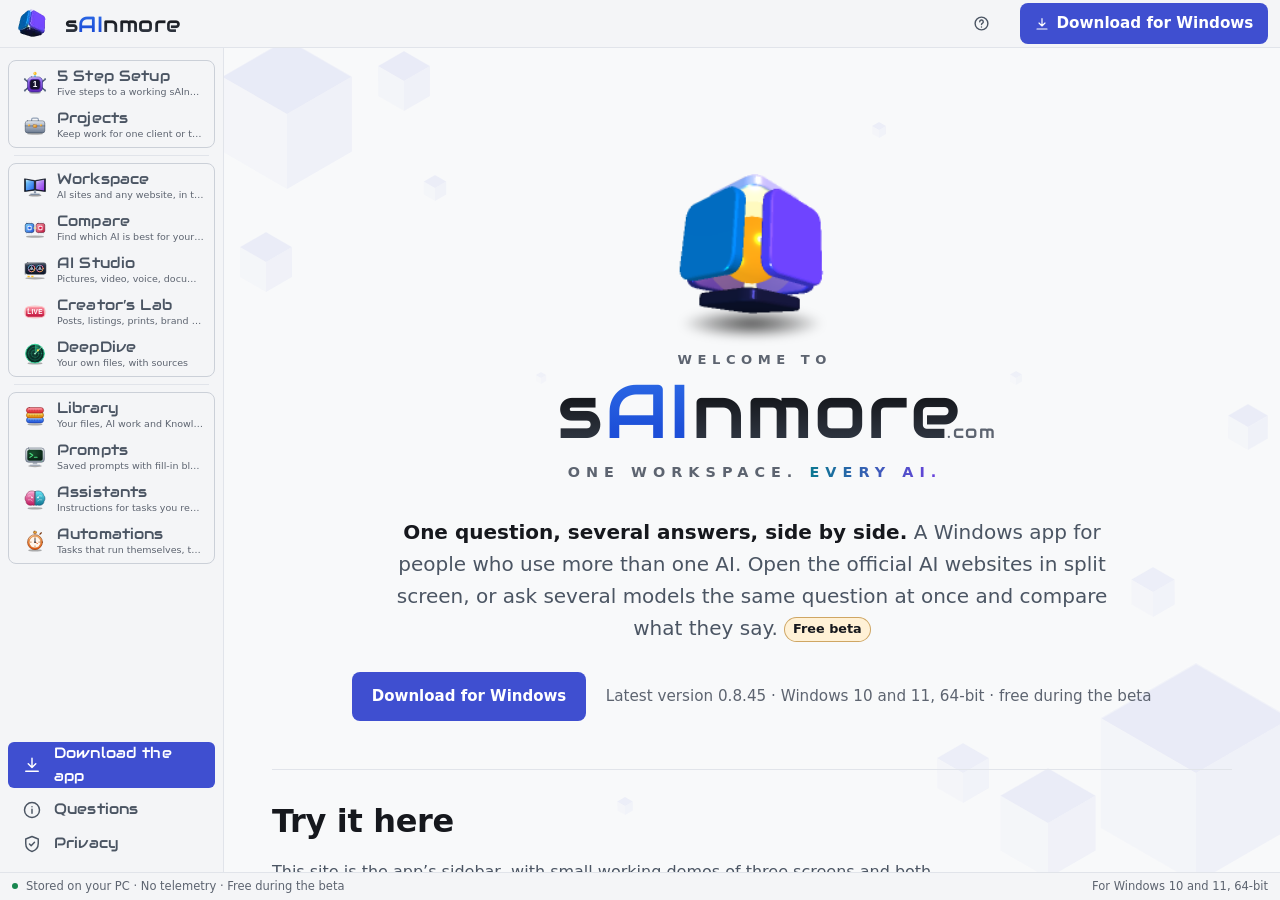
==== commit dc849960: "Pictures for sAInmore 0.8.45 on the site: Orbital, Aether and Prism in dark and light, the theme gal" ====
--- a/index.html
+++ b/index.html
@@ -25,7 +25,7 @@
 <!--
   FACTS USED ON THIS PAGE (check against the latest RELEASE-*.md before each release):
   - The version number is written in three places: next to both Download buttons (hero, and #download with the date) and in the file name in #download. Update all three on every release. The SmartScreen steps keep "…" on purpose.
-  - Version described: 0.8.45 (PUBLISHED 2026-11-25 11:04:09 UTC in sainmore-releases, Latest, not a pre-release; checked on the API 2026-11-25: sAInmore-Setup-0.8.45.exe 157,467,763 bytes, sha256 74596f6c1a01581209fedda1e680a6c56e368a8b6979dc1a099a0d2e915438ff; tag v0.8.45 on 61db6b7f in the app repo. Text read at the tag (git diff v0.8.44..v0.8.45 of the UI files, 134 files): docs/FEATURES.md and features.ts (What’s New 0.8.45), the release notes on GitHub, the app chat’s 2026-11-25 11:05 entry, components/themes/list.ts, UiTheme.tsx, ThemeGallery.tsx, ThemeSoundPreview.tsx, shared/ui-themes.ts, components/dock/* (FloatingTabs.tsx, LayoutChoice.tsx, dockRules.ts, dock.css) with docs/FLOATING-TABS-CONTRACT.md, components/thispc/* (ThisPcSection.tsx, ThisPcPanel.tsx, thisPcModel.ts), shared/local-catalogue.ts, shared/ollama-pull.ts (the Qwen 3.5 starters), SetupPage.tsx, ProvidersSection.tsx, ModelPicker.tsx and Select.tsx (a list is as wide as its framed box, LIST_MIN 160), menuPlace.ts, menuLook.ts, menuKeys.ts, BrandDna.tsx, BrandPreview.tsx, shared/prices.ts, main/system-monitor/hardware-store.ts and main/providers/ollama-speed.ts (local-models.json; the speed check calls only Ollama’s address on this PC). privacy.ts is IDENTICAL at v0.8.44 and v0.8.45, so the app’s own privacy text did not change; the privacy page gets the release notes’ “What is new on your PC” (local-models.json, the speed check), which hardware-store.ts and ollama-speed.ts confirm, and the app’s newer wording on lines left out before sending (features.ts). The database stays at 35 (release notes; nothing under src/main/storage in the diff). NOT on the page, on purpose: Plus marks (the guide now marks AI Studio’s PDF, Word, Excel and PowerPoint as Plus; limits are off until payments exist, so the page still lists them without a label, and the user decides at this release), Gemini 2.5 prices (none are listed), Gemini Omni 1.1 (never named), the Welcome’s words (no change per WELCOME-0.8.45.md), pictures (still the 0.8.44 ones: the sidebar, 5 Step Setup and model list shots predate this release). Before it, 0.8.44 (PUBLISHED 2026-11-24 10:41:06 UTC in sainmore-releases, Latest, not a pre-release; checked on the API 2026-11-24 10:5x: sAInmore-Setup-0.8.44.exe 157,438,849 bytes, sha256 5e05760e0bf494c08871a90acc18925b4a4f6ed48019fd7d911f4e58b1c3ba23; tag v0.8.44 on 4955ec7e in the app repo; git diff 3cc89c85 v0.8.44 is docs only (docs/RELEASE-GATES.md and docs/release-evidence/RELEASE-0.8.44-EVIDENCE.md), nothing in src, build or package.json, so the text read at 3cc89c85 is the tag’s. API Usage’s parts are Keys &amp; models and Usage (placeParts.ts at the tag; the app chat corrected its 10:01 list at 10:42). The draft was first written before the tag existed, NOT PUBLISHED then (the app chat’s 2026-11-24 10:01 entry says it is being released; release/0.8.44 head 3cc89c85, no tag v0.8.44 yet; text read there: docs/FEATURES.md and features.ts (What’s New 0.8.44), WelcomeView.tsx, StatusBar.tsx, SystemMonitorCard.tsx, ModelPicker.tsx, Select.tsx (88 uses of <Select> and no visible native drop-down left; the four files that still say <select> hold a hidden mirror or a comment), LocalThird.tsx and CompareView.tsx, RailParts.tsx, SidebarStageIcon.tsx, ProjectsView.tsx, local-engine.ts and local-engine-system.ts (INSTALLER_WAIT_MS is 15 minutes; the certificate check and the held file), Tour.tsx, payment.ts. privacy.ts is identical at v0.8.43 and 3cc89c85, so the privacy page is unchanged; package.json is 0.8.44 and build/ is unchanged; src/main/storage is unchanged, so the database stays at 35.) Also in this push, version 0.8.43 (published 2026-11-24 01:32:55 UTC in sainmore-releases, Latest, not a pre-release; checked on the API 2026-11-24: sAInmore-Setup-0.8.43.exe 157,431,578 bytes, sha256 3ae6453c64365501aa0caeaaf267bce3e14ff9ebd0d99fd3dda392e3ddf76f93; tag v0.8.43 on d3f111ee in the app repo and git diff d3f111ee v0.8.43 is empty, so the text read at d3f111ee is the tag’s. Text read at d3f111ee: docs/FEATURES.md, features.ts (What’s New 0.8.43), privacy.ts, i18n.ts, WelcomeView.tsx, the first-run screens, setup-steps.ts, ModelPicker.tsx (the headings are sticky, A-173), InboxPart.tsx and SaveAsMenu.tsx (menu-place.ts), the Knowledge files. Data: database 34 to 35, one way; src/main/storage/sqlite.ts refuses a newer database with “install the latest version”. Names: Compare’s parts are Ask models, Workflows, My tests, Model rankings, Compare images; DeepDive’s first part is Analyse. The Menu row, the shortcut list and the Ctrl+K dialog still say “Search everything” at d3f111ee while the tour says “Find anything”: the site says Search everything. The pictures still show the OLD part names and the 0.8.42 sidebar: ask the app chat for ONE drop after the release if the user wants it. The DeepSeek sign-in line (Features, Add a service) follows the app’s main e9dc6095 (features.ts DEEPSEEK_SIGN_IN_NOTE, the audit’s A-179, word for word; app chat 2026-11-24 04:25), NOT the v0.8.43 tag, whose guide still says “solve it and it goes on”: the app says its new words are true for 0.8.43 too (its comment: reproduced on 0.8.42 in a clean window; the user solved the puzzle and sign-in still did not go on). The Library’s left-column sentence is the app’s own again: from 0.8.44 the Library’s column is the same card folded or open (the app chat’s 2026-11-24 10:01 entry; PartsList.tsx and the app’s main b911f0ea are in release/0.8.44). The 0.8.43 text said “With the sidebar open” because PartsList.tsx at v0.8.43 framed only the open-sidebar column; that qualifier is gone. Changed with the Welcome map at 0.8.44: the home map “Try it here” has 5 Step Setup and Projects first and draws no visible group headings, and the site’s sidebar draws a thin line between its groups instead of the words Main and Your things (WelcomeView.tsx at 3cc89c85 and Sidebar.tsx, which gives its groups only an aria-label). Not copied from 0.8.44: the Select component’s details (hidden native mirror, anchored list), the Welcome review notes (docs/welcome-review), WELCOME_CHECKED_FOR, and the Features guide’s old area names; a picture of the bottom bar’s hover tool tips (they name the processor and graphics card). PICTURES: all from the app chat’s 0.8.44 drop (look-0844, 35 PNGs from the app’s out/ at the code of tag v0.8.44, entry 2026-11-24 18:57; fresh data folder, no key, no paid call): the 22 re-renders replace the 0.8.42 ones under the same names, and new are the Welcome and its map, the folded rails, Projects, Compare’s third place (cut above the answers at 1340 of 2000 px, because three old answers sit under two model boxes), an open drop-down (the assistant list, no crop), the bottom bar (cut into a left and a right part), the Features page, the folded Library and the Approve and open menu. The Settings picture is cut at 1830 of 2000 px so the “sAInmore Plus” page name is not shown; the Settings → Voice drop-down picture (standard-dark-dropdown-open) is not used for the same reason (its Settings list also ends with that name). The Knowledge screen is not used (Plus text). The bottom bar shows the monitor on, calm readings and two green icons (Sync is off). Not copied: Workflows’ “Picked for you” wording and Marketplaces’ “you keep” wording (small screen texts), the Knowledge screen layout notes, and no picture of the Knowledge screen (a Plus line).)
+  - Version described: 0.8.45 (PUBLISHED 2026-11-25 11:04:09 UTC in sainmore-releases, Latest, not a pre-release; checked on the API 2026-11-25: sAInmore-Setup-0.8.45.exe 157,467,763 bytes, sha256 74596f6c1a01581209fedda1e680a6c56e368a8b6979dc1a099a0d2e915438ff; tag v0.8.45 on 61db6b7f in the app repo. Text read at the tag (git diff v0.8.44..v0.8.45 of the UI files, 134 files): docs/FEATURES.md and features.ts (What’s New 0.8.45), the release notes on GitHub, the app chat’s 2026-11-25 11:05 entry, components/themes/list.ts, UiTheme.tsx, ThemeGallery.tsx, ThemeSoundPreview.tsx, shared/ui-themes.ts, components/dock/* (FloatingTabs.tsx, LayoutChoice.tsx, dockRules.ts, dock.css) with docs/FLOATING-TABS-CONTRACT.md, components/thispc/* (ThisPcSection.tsx, ThisPcPanel.tsx, thisPcModel.ts), shared/local-catalogue.ts, shared/ollama-pull.ts (the Qwen 3.5 starters), SetupPage.tsx, ProvidersSection.tsx, ModelPicker.tsx and Select.tsx (a list is as wide as its framed box, LIST_MIN 160), menuPlace.ts, menuLook.ts, menuKeys.ts, BrandDna.tsx, BrandPreview.tsx, shared/prices.ts, main/system-monitor/hardware-store.ts and main/providers/ollama-speed.ts (local-models.json; the speed check calls only Ollama’s address on this PC). privacy.ts is IDENTICAL at v0.8.44 and v0.8.45, so the app’s own privacy text did not change; the privacy page gets the release notes’ “What is new on your PC” (local-models.json, the speed check), which hardware-store.ts and ollama-speed.ts confirm, and the app’s newer wording on lines left out before sending (features.ts). The database stays at 35 (release notes; nothing under src/main/storage in the diff). NOT on the page, on purpose: Plus marks (the guide now marks AI Studio’s PDF, Word, Excel and PowerPoint as Plus; limits are off until payments exist, so the page still lists them without a label, and the user decides at this release), Gemini 2.5 prices (none are listed), Gemini Omni 1.1 (never named), the Welcome’s words (no change per WELCOME-0.8.45.md), pictures at that push (the 0.8.44 ones). PICTURES 0.8.45 (the app chat’s drop of 2026-11-25 15:35, folder _from-app/look-0845, all 19 looked at by me): the code at tag v0.8.45, a fresh scratch data folder, no key, no paid call. This PC and setup step 02 use INVENTED hardware, fed in by a throwaway patch in the render build that is in no commit (32 GB memory, 16 processors, an Example GPU with 12 GB, 412 GB free on D:), and their captions say so. The local models (llama3.2:1b, qwen2.5:7b, qwen3.5:0.8b) were really on the PC; Brand DNA uses a made-up bakery. The theme gallery is cut at 1820 of 2000 px so the Plus page name is not shown. The four older theme pictures and the rest are still the 0.8.44 ones (their only change is the version number in the bottom strip, per the app chat). Before it, 0.8.44 (PUBLISHED 2026-11-24 10:41:06 UTC in sainmore-releases, Latest, not a pre-release; checked on the API 2026-11-24 10:5x: sAInmore-Setup-0.8.44.exe 157,438,849 bytes, sha256 5e05760e0bf494c08871a90acc18925b4a4f6ed48019fd7d911f4e58b1c3ba23; tag v0.8.44 on 4955ec7e in the app repo; git diff 3cc89c85 v0.8.44 is docs only (docs/RELEASE-GATES.md and docs/release-evidence/RELEASE-0.8.44-EVIDENCE.md), nothing in src, build or package.json, so the text read at 3cc89c85 is the tag’s. API Usage’s parts are Keys &amp; models and Usage (placeParts.ts at the tag; the app chat corrected its 10:01 list at 10:42). The draft was first written before the tag existed, NOT PUBLISHED then (the app chat’s 2026-11-24 10:01 entry says it is being released; release/0.8.44 head 3cc89c85, no tag v0.8.44 yet; text read there: docs/FEATURES.md and features.ts (What’s New 0.8.44), WelcomeView.tsx, StatusBar.tsx, SystemMonitorCard.tsx, ModelPicker.tsx, Select.tsx (88 uses of <Select> and no visible native drop-down left; the four files that still say <select> hold a hidden mirror or a comment), LocalThird.tsx and CompareView.tsx, RailParts.tsx, SidebarStageIcon.tsx, ProjectsView.tsx, local-engine.ts and local-engine-system.ts (INSTALLER_WAIT_MS is 15 minutes; the certificate check and the held file), Tour.tsx, payment.ts. privacy.ts is identical at v0.8.43 and 3cc89c85, so the privacy page is unchanged; package.json is 0.8.44 and build/ is unchanged; src/main/storage is unchanged, so the database stays at 35.) Also in this push, version 0.8.43 (published 2026-11-24 01:32:55 UTC in sainmore-releases, Latest, not a pre-release; checked on the API 2026-11-24: sAInmore-Setup-0.8.43.exe 157,431,578 bytes, sha256 3ae6453c64365501aa0caeaaf267bce3e14ff9ebd0d99fd3dda392e3ddf76f93; tag v0.8.43 on d3f111ee in the app repo and git diff d3f111ee v0.8.43 is empty, so the text read at d3f111ee is the tag’s. Text read at d3f111ee: docs/FEATURES.md, features.ts (What’s New 0.8.43), privacy.ts, i18n.ts, WelcomeView.tsx, the first-run screens, setup-steps.ts, ModelPicker.tsx (the headings are sticky, A-173), InboxPart.tsx and SaveAsMenu.tsx (menu-place.ts), the Knowledge files. Data: database 34 to 35, one way; src/main/storage/sqlite.ts refuses a newer database with “install the latest version”. Names: Compare’s parts are Ask models, Workflows, My tests, Model rankings, Compare images; DeepDive’s first part is Analyse. The Menu row, the shortcut list and the Ctrl+K dialog still say “Search everything” at d3f111ee while the tour says “Find anything”: the site says Search everything. The pictures still show the OLD part names and the 0.8.42 sidebar: ask the app chat for ONE drop after the release if the user wants it. The DeepSeek sign-in line (Features, Add a service) follows the app’s main e9dc6095 (features.ts DEEPSEEK_SIGN_IN_NOTE, the audit’s A-179, word for word; app chat 2026-11-24 04:25), NOT the v0.8.43 tag, whose guide still says “solve it and it goes on”: the app says its new words are true for 0.8.43 too (its comment: reproduced on 0.8.42 in a clean window; the user solved the puzzle and sign-in still did not go on). The Library’s left-column sentence is the app’s own again: from 0.8.44 the Library’s column is the same card folded or open (the app chat’s 2026-11-24 10:01 entry; PartsList.tsx and the app’s main b911f0ea are in release/0.8.44). The 0.8.43 text said “With the sidebar open” because PartsList.tsx at v0.8.43 framed only the open-sidebar column; that qualifier is gone. Changed with the Welcome map at 0.8.44: the home map “Try it here” has 5 Step Setup and Projects first and draws no visible group headings, and the site’s sidebar draws a thin line between its groups instead of the words Main and Your things (WelcomeView.tsx at 3cc89c85 and Sidebar.tsx, which gives its groups only an aria-label). Not copied from 0.8.44: the Select component’s details (hidden native mirror, anchored list), the Welcome review notes (docs/welcome-review), WELCOME_CHECKED_FOR, and the Features guide’s old area names; a picture of the bottom bar’s hover tool tips (they name the processor and graphics card). PICTURES: all from the app chat’s 0.8.44 drop (look-0844, 35 PNGs from the app’s out/ at the code of tag v0.8.44, entry 2026-11-24 18:57; fresh data folder, no key, no paid call): the 22 re-renders replace the 0.8.42 ones under the same names, and new are the Welcome and its map, the folded rails, Projects, Compare’s third place (cut above the answers at 1340 of 2000 px, because three old answers sit under two model boxes), an open drop-down (the assistant list, no crop), the bottom bar (cut into a left and a right part), the Features page, the folded Library and the Approve and open menu. The Settings picture is cut at 1830 of 2000 px so the “sAInmore Plus” page name is not shown; the Settings → Voice drop-down picture (standard-dark-dropdown-open) is not used for the same reason (its Settings list also ends with that name). The Knowledge screen is not used (Plus text). The bottom bar shows the monitor on, calm readings and two green icons (Sync is off). Not copied: Workflows’ “Picked for you” wording and Marketplaces’ “you keep” wording (small screen texts), the Knowledge screen layout notes, and no picture of the Knowledge screen (a Plus line).)
   - Previously described: 0.8.42 (published 2026-11-23 01:28:45 UTC in sainmore-releases, Latest, not a pre-release, tag v0.8.42 on a62180f7; sAInmore-Setup-0.8.42.exe 157,378,135 bytes, sha256 0dff4da9321bb582db41bbcfad5e728cba46afac6688e81caa625d8360211568; checked on the API 2026-11-23 and in the app repo: the tag is a62180f7 and git diff a62180f7 v0.8.42 is empty, so the gate changed no UI, only the notes). Text read at a62180f7 = the tag (47 commits after v0.8.41): docs/FEATURES.md, features.ts (What’s New 0.8.42), privacy.ts, ModelPicker.tsx, the automations components (TryOut, RunSteps, Replay, CalendarPart, ConditionsBlock, RetryBlock, InboxPart, HistoryPart), PricesSection, firstRun.ts, setupText.ts, FeedbackView, preview-window.ts, and the app chat’s entry of 2026-11-23 01:13. My own checks: no added line in src/main, src/shared or src/preload has a URL or a network call (the new main code reads the PC’s hardware with Windows’ own reg tool, locally); privacy.ts gains the three sentences about retries, Try-out and Replay, and what a step was given and wrote. On the page: Quick | Pro (Appearance, Automations), the one model list, starter questions and the hint, 5 Step Setup (one model, the Ollama picker), Automations (Try-out, run detail, Replay, Calendar as a fifth part, Conditions, Retry, the reserve and price-list sentences, Not yet; Approve and open is NOT described, see below), the preview window line, the privacy page. Left out on purpose: the title bar’s logo 8 px from the left (the site’s header is not the app’s title bar), the Feedback screen itself, Settings → Prices (text only, no picture), the Welcome lines, the first-run chips’ exact starter texts. Download note: 0.8.42 makes no further change to the database (the app chat, data unchanged, database 34; src/main/storage/sqlite.ts is not in the src/main diff v0.8.41..v0.8.42, so MIGRATIONS stays at 36). The app chat answered on 2026-11-23 01:24: nothing in the UI changed since a62180f7; the PC line is accurate (reg.exe, two reg query calls, read once per run, in the Feedback report only with system details; privacy.ts does not say it yet, the app chat will add a line next version); Retry is Retry twice (1 minute, then 5) or Choose… 1 to 3 tries after the first, waits 1 to 30 minutes. Compare’s renamed parts (Ask models, My tests, Model rankings, Compare images) and the Hairline sub-tabs are NOT in 0.8.42: keep the old names. Wording: the model list’s company headings are described as the published release notes say it (shown again when you arrow up to a company’s first model), not as the in-app Features text says (stays in view as you scroll; the app chat says that text is wrong and fixes it next version). Pictures: the 12 re-renders and 11 new ones are the app chat’s drop of 2026-11-23 (_from-app\look-0842\, app at a62180f7, Standard dark except the three themed Compare pictures, fresh scratch data, no key, no paid call; the example-* models are two local stand-in programs, the answers in Compare are written text, the Automations texts were written by the local models qwen2.5:7b and llama3.2:1b), kept whole (the bottom strip only says Stored on this PC · No telemetry). NOT used: standard-dark-knowledge (it prints “Search by meaning needs Plus”, and Plus labels stay off the site until the user says so) and the Approve and open menu (clipped by its Inbox card in 0.8.42, app chat 02:24: do not describe it; the Inbox picture shows only the closed button). The Settings picture is cropped at 1838 of its 2000 px (made by me, the drop is untouched) so that the “SAINMORE / sAInmore Plus” page name at the bottom of its left list is not shown; the earlier live Settings picture did not show it either.
   - Previous version described: 0.8.41 (published 2026-11-22 00:22:49 UTC in sainmore-releases, Latest, not a pre-release, tag v0.8.41 on ccb1a98; sAInmore-Setup-0.8.41.exe 157,344,295 bytes, sha256 0ccbdb178fc0ec551989c36c3ea0ffdafe88fc83b4da34e1b121f21aff9f9e05; checked on the API 2026-11-22 and in the app repo). Text read at release/0.8.41 = ccb1a98, which is the tag, so nothing came after it: docs/FEATURES.md, features.ts (What’s New 0.8.41), placeParts.ts, WelcomeView.tsx, privacy.ts, and the app chat’s entries of 2026-11-22 00:20 and 00:35 (no UI change since 00:20; data unchanged, database 34). My own checks: no added line in src/main, src/shared or src/preload has a URL or a network call; MIGRATIONS in sqlite.ts still has 36 entries; privacy.ts gains the sentence about Knowledge, Automations and Describe it. On the page: Automations has a fourth part, Templates (after History), the Describe it box, “N Pro rules are on” in Easy, Automations in the Create and sell start, the Settings pages are named as in the app (Appearance → Pro → Sidebar), the privacy page says what Describe it sends. Download note: 0.8.41 makes no further change to the database. This text contains everything described for 0.8.40 (published 2026-11-21 22:48 UTC, tag on ba636ab). The pictures are still the 0.8.39 ones; their sidebars show the old Tools group and no Automations.
   - Previous version described: 0.8.40 (published 2026-11-21 22:48:02 UTC in sainmore-releases, Latest, not a pre-release, tag v0.8.40 on ba636ab; sAInmore-Setup-0.8.40.exe 157,334,412 bytes, sha256 78b4aaff3b2989d0608d75b6027737fddcd8ef27e26ea22a00851501b6f6e67c; checked on the API 2026-11-21 and in the app repo). Text read first at release/0.8.40 = 4456233 and again at the tag: only three text changes came after it (docs/FEATURES.md and features.ts: Knowledge stays on this PC and is never synced, even with Sync on; Remove Knowledge and removing a collection forget what was sent; automation runs never read online-only OneDrive files). Sources: docs/FEATURES.md, features.ts (What’s New 0.8.40, 7 items), views.ts, placeParts.ts, placeDrawings.ts, Icon.tsx, WelcomeView.tsx, and the app chat’s entries of 2026-11-21 21:27 and 22:49, and its corrected release notes. Automations and Knowledge wording follows src/shared/privacy.ts on the app’s main (54fa4c1, not released; app chat entry 2026-11-21 23:25, the audit’s A-150): each time an automation runs it sends its task and the new files it reads to the model you chose for it and posts nothing; with Knowledge on, the passages of your unlocked collections that match your question go to the model you asked, and a locked collection never goes to a cloud model. My own checks: src/shared/privacy.ts is identical to v0.8.39 and to 4456233; no added line in src/main, src/shared or src/preload has a URL or a network call; MIGRATIONS in src/main/storage/sqlite.ts has 36 entries against 33 at v0.8.39 (schema 31 to 34, as the app chat says); the safety copy before a migration is in sqlite.ts. On the page: the Tools group is gone (Summarise and Translate are parts of DeepDive, the old links #summarise and #translate open DeepDive), Automations is a new place after Assistants (no shortcut; parts My automations, Inbox, History), the Library has Explorer and Context groups with Knowledge in Context, the Knowledge chip and What was sent in Compare, the Assistants, AI Studio (Documents, Code and web) and Creator’s Lab, Appearance is one page with Easy and Pro, the folded rail’s Workspace list and API Usage’s hidden buttons are text only. Not shown, on the app chat’s word: Templates, Describe it, the Pro-rules note, Automations in the Create and sell start (all for 0.8.41), the Classic look; and no Plus label for search by meaning, no prices, no signing claim. Download note: schema 31 to 34, one way. Privacy page: Knowledge and Automations lines added, Translator and Summariser renamed (the app’s privacy.ts has no new line). The pictures are still the 0.8.39 ones; their sidebars show the old Tools group and no Automations.
@@ -237,7 +237,7 @@
     <ul class="features">
       <li><h3>Quick ask</h3><p>Press a hotkey in any app to ask one model a quick question in a small window. Or copy some text and press a second hotkey to ask about it, translate, summarise or explain it.</p></li>
       <li><h3>Knowledge</h3><p>Notes, documents and product facts you add once, kept on this PC, in the Library under Context. A collection starts locked to this PC: a locked collection is never given to a cloud model, an Ollama cloud model included. Unlock it, switch the Knowledge chip on in Compare, the Assistants, AI Studio or Creator’s Lab, and a model gets only the passages that match your question, never a file; “What was sent” under the answer lists them. Save on a Compare answer has two slide buttons, Library and Knowledge, and the Library’s right-click menu has Add to Knowledge. Knowledge is never synced to your other PCs.</p></li>
-      <li><h3>Looks and colours</h3><p>24 UI themes, each shown as a small picture. A theme sets its own colours, for the window and the AI sites in your tabs; most are light or dark, and the newest three, Orbital, Aether and Prism, come in both and follow your Light, Dark or System choice (a card with both shows the two looks split on a diagonal and says “Dark and light”, and the gallery has a Both filter). Orbital is violet on deep navy by night and on pale lilac by day, with fine orbit rings; Aether is deep blue by night and pale sky by day, lit from the top edge, with gradient buttons and glass cards; Prism is black glass by night and white glass by day, with a spectrum edge. They move and sound with what you do, once each time and only while sAInmore is in front: Orbital sends a ring from your question and lights the place you open, Aether washes light down from the top when you send and when the answers are done, and Prism runs a beam along the top when you send and splits it when they are done. Reduce motion and High contrast turn the motion off, the sounds follow the sidebar’s Sounds setting, and a “Hear it” row under the theme plays each one. Under a theme with only one look, the Light, Dark and System buttons give way to a line that says so and names the themes that have both. Iris is blackened titanium with soft violet in the one-piece frame; with it on, a small shutter opens in Compare as each model starts replying, and Windows’ reduce-motion setting skips it. Or stay on Standard and pick your own colours for the background, buttons, name, logo, tabs, text, gold accents and frame, separately for dark and light, save the looks you like, and go back to Original, sAInmore’s first look, without losing them, or let Surprise me choose a pair. If a colour can’t stay readable, the app uses the nearest one that can and says so. One piece joins the title bar, sidebar and bottom strip, on any look; Windows’ own minimise, maximise and close buttons and the strip under them take the look’s colours, and the window keeps its last look for the next start. The app’s card look (one background behind the title bar, sidebar and page with a soft glow and dots, cards for the tabs, buttons and boxes, and the chosen one lit) is in every theme, dark or light, and takes its colours from the theme you pick: Standard’s dark keeps its violet-navy, and any other theme gets its own. The Map button and every filled button share the lit tab’s colours, and dark cards have one-pixel lines and a soft shadow. A workspace’s colour, or the Original look, turns it off. People on a theme other than Standard see a one-time note offering “Keep my theme” or “Switch to Standard”. Settings → Appearance → Pro → Sidebar (Quick has Sidebar icons and Sidebar spacing) has coloured or line icons (the coloured ones are glossy little pictures, one for each place, drawn for the sidebar) and Comfortable or Compact spacing. The sidebar’s places open to show their parts, with counts; site tabs are no longer listed there, and the pencil next to the fold icon lets you drag places and parts into your own order and hide the ones you don’t use; inside the cards it also moves your workspaces, arranges API Usage’s parts and hides the Menu’s rows (Settings always stays). Appearance is one page with a Quick | Pro switch, at the right end of the top row like the one in Design Canvas, Plan &amp; post, 3D Lab and Automations: Quick has the few choices most people want (theme, layout, colours, text size); Pro has everything, with an example window that follows what you change. The first suggestion in every colour picker is Default, and Reset to default (with Undo) brings the Standard look back. Folded to cards or to icons only, the sidebar lists the open place’s parts under its card, as the open sidebar does: a click on the open card folds them, → opens them and Esc closes them, and choosing a part keeps the list open so the next one is a click away. Clicking the sidebar button steps from open to a rail of cards, to icons only, and back to open, and the button draws a small picture of the size the sidebar is now (a thin panel and “>” for icons only, a wider panel and “<” for the cards, the widest panel and “<” when open); Ctrl+B folds to the rail you used last. Settings → Appearance → Pro → Sidebar also has Folded: the rail shows Cards or Icons only; Workspace’s sub-tabs open In the rail (the default), as a List beside, or Widen the rail; and Sub-tabs: Standard (a dot and a line) or Hairline. Every sub-tab row is 22 px high. Projects lists its two parts, Start new and Project planner, and API Usage its two, Keys &amp; models and Usage, under their cards, open or folded; the Library’s own column (Folders and This PC) is the same rounded card, folded or open. Every drop-down list in the app opens the same kind of list as the model picker: the choice ticked, group headings, a search box when the list is long, and the arrow keys, Enter and Esc as in any list, each with the keyboard ring. A list is as wide as the box it opens from and starts at its left edge, at least 160 px wide; that includes Compare’s model list, which is as wide as its model tab. Every pop-up menu (Export as, Use it in, Pause all, the Menu and the rest) has the same look as those lists, the arrow keys with Home and End, and a focus ring on the row; every list and menu opens downward unless there is little room below and more above. Soft click sounds are off until you turn them on.</p></li>
+      <li><h3>Looks and colours</h3><p>24 UI themes, each shown as a small picture. A theme sets its own colours, for the window and the AI sites in your tabs; most are light or dark, and the newest three, Orbital, Aether and Prism, come in both and follow your Light, Dark or System choice (a card with both shows the two looks split on a diagonal and says “Dark and light”, and the gallery has a Both filter). Orbital is violet on deep navy by night and on pale lilac by day, with fine orbit rings; Aether is deep blue by night and pale sky by day, lit from the top edge, with gradient buttons and glass cards; Prism is black glass by night and white glass by day, with a spectrum edge. They move and sound with what you do, once each time and only while sAInmore is in front: Orbital sends a ring from your question and lights the place you open, Aether washes light down from the top when you send and when the answers are done, and Prism runs a beam along the top when you send and splits it when they are done. Reduce motion and High contrast turn the motion off, the sounds follow the sidebar’s Sounds setting, and a row under the theme you choose (“Hear Orbital’s sounds”) has a button for Send, Place, Done and Error to play each one. Under a theme with only one look, the Light, Dark and System buttons give way to a line that says so and names the themes that have both. Iris is blackened titanium with soft violet in the one-piece frame; with it on, a small shutter opens in Compare as each model starts replying, and Windows’ reduce-motion setting skips it. Or stay on Standard and pick your own colours for the background, buttons, name, logo, tabs, text, gold accents and frame, separately for dark and light, save the looks you like, and go back to Original, sAInmore’s first look, without losing them, or let Surprise me choose a pair. If a colour can’t stay readable, the app uses the nearest one that can and says so. One piece joins the title bar, sidebar and bottom strip, on any look; Windows’ own minimise, maximise and close buttons and the strip under them take the look’s colours, and the window keeps its last look for the next start. The app’s card look (one background behind the title bar, sidebar and page with a soft glow and dots, cards for the tabs, buttons and boxes, and the chosen one lit) is in every theme, dark or light, and takes its colours from the theme you pick: Standard’s dark keeps its violet-navy, and any other theme gets its own. The Map button and every filled button share the lit tab’s colours, and dark cards have one-pixel lines and a soft shadow. A workspace’s colour, or the Original look, turns it off. People on a theme other than Standard see a one-time note offering “Keep my theme” or “Switch to Standard”. Settings → Appearance → Pro → Sidebar (Quick has Sidebar icons and Sidebar spacing) has coloured or line icons (the coloured ones are glossy little pictures, one for each place, drawn for the sidebar) and Comfortable or Compact spacing. The sidebar’s places open to show their parts, with counts; site tabs are no longer listed there, and the pencil next to the fold icon lets you drag places and parts into your own order and hide the ones you don’t use; inside the cards it also moves your workspaces, arranges API Usage’s parts and hides the Menu’s rows (Settings always stays). Appearance is one page with a Quick | Pro switch, at the right end of the top row like the one in Design Canvas, Plan &amp; post, 3D Lab and Automations: Quick has the few choices most people want (theme, layout, colours, text size); Pro has everything, with an example window that follows what you change. The first suggestion in every colour picker is Default, and Reset to default (with Undo) brings the Standard look back. Folded to cards or to icons only, the sidebar lists the open place’s parts under its card, as the open sidebar does: a click on the open card folds them, → opens them and Esc closes them, and choosing a part keeps the list open so the next one is a click away. Clicking the sidebar button steps from open to a rail of cards, to icons only, and back to open, and the button draws a small picture of the size the sidebar is now (a thin panel and “>” for icons only, a wider panel and “<” for the cards, the widest panel and “<” when open); Ctrl+B folds to the rail you used last. Settings → Appearance → Pro → Sidebar also has Folded: the rail shows Cards or Icons only; Workspace’s sub-tabs open In the rail (the default), as a List beside, or Widen the rail; and Sub-tabs: Standard (a dot and a line) or Hairline. Every sub-tab row is 22 px high. Projects lists its two parts, Start new and Project planner, and API Usage its two, Keys &amp; models and Usage, under their cards, open or folded; the Library’s own column (Folders and This PC) is the same rounded card, folded or open. Every drop-down list in the app opens the same kind of list as the model picker: the choice ticked, group headings, a search box when the list is long, and the arrow keys, Enter and Esc as in any list, each with the keyboard ring. A list is as wide as the box it opens from and starts at its left edge, at least 160 px wide; that includes Compare’s model list, which is as wide as its model tab. Every pop-up menu (Export as, Use it in, Pause all, the Menu of a folded sidebar or of the floating tabs, and the rest) has the same look as those lists, the arrow keys with Home and End, and a focus ring on the row; every list and menu opens downward unless there is little room below and more above. Soft click sounds are off until you turn them on.</p></li>
       <li><h3>Floating tabs</h3><p>Settings → Appearance → Layout (in Quick and in Pro, in every theme) has two choices: Sidebar, the places in a column on the left with each place’s parts under it, and Floating tabs. Floating tabs put your places in a glass capsule over the bottom of the page, with the open place as a filled pill, the Menu as a round button in the middle, 5 Step Setup and API Usage as small chips at the two sides, and the open place’s parts in a small pill above the capsule. The sidebar is not shown. Pages scroll a little further under it, so nothing stays behind it, and it folds to icons while you scroll down and opens again when you scroll up (not with Reduce motion); in the Workspace the AI sites end above it. Above about 1,550 px every place shows its name; below that only the open place keeps its name, and under 720 px it shows five places and a More button. Ctrl+B folds the names. In full screen it shows when the mouse reaches the bottom edge. The keyboard reaches it in four Tab stops, and the arrow keys move along each part. Every place is still one click away, and Layout → Sidebar brings the sidebar back.</p></li>
       <li><h3>Top bar</h3><p>The Map button lists every open tab by workspace, with your workspaces on top, and beside it are chips for the last places you visited: click one to go back, × takes it off the list (nothing is closed), and + keeps one more, up to 8. Search is a small magnifier (Ctrl+K) on the right, before a ? menu for Features, What’s new, keyboard shortcuts and Welcome. A Tabs button beside them lists the same tabs while Settings → Windows and start-up → AI tabs is set to Top. In a narrow window (under 720 px wide, such as a small window with the interface zoomed in) the sidebar becomes a drawer behind a button in the title bar (Ctrl+B also opens it, and Esc closes it), and the title bar keeps only the chip of the place you are on; the Map button still lists every place. There are no back and forward arrows on the top bar; your mouse’s back and forward buttons go through the screens you opened. Choose what’s on the bar, and make it Normal or Slim. The descriptions under the sidebar’s tabs can be switched off. The Welcome screen has a calmer first run: pick a starting sidebar (everything, AI websites, research, or create and sell, which now includes Automations), with the places you hide kept one click away under “N more”. Under the name, a big button reads “Start”, then “Continue:” and the next step, until the five steps are done, and then “Get started”; a “Just look around” link goes straight in. Start asks “What do you want to do first?” with three choices: Open my AI sites, Get a free key (Gemini or Groq) and Keep it on my PC. A “Compare two AIs” button opens Compare. The line under the name now says no key is needed to start: a free AI can run on this PC. The Welcome’s map of the app follows the sidebar: 5 Step Setup and Projects first, then the other places in the sidebar’s order with every part of each named (Creator’s Lab names all nine), and the line under it says 57 features, with how to use each one, and how to open them (F1, or Features &amp; news in the Menu).</p></li>
       <li><h3>Bottom bar</h3><p>Live CPU, GPU and RAM use as plain text, each number coloured from blue (low) to red (high); hover for temperatures and memory in GB, and turn it off in Settings → Appearance → Pro → Bottom strip. Beside it the privacy line says <em>Stored on this PC</em> and <em>No telemetry</em> (and <em>Sync on</em> while Sync is on), each with a small green icon: a disk, a shield and two arrows. At the right are the update slider and the version, written like “v0.8.45 beta”.</p></li>
@@ -261,6 +261,29 @@
     </div>
     <figcaption>The same screen, Compare’s Ask part, in four of the app’s themes: the card look takes its colours from the theme you pick. The two models in the boxes (qwen2.5:7b and llama3.2:1b) are free ones the app picked on the PC the screenshots were made on. Click one to open it full size.</figcaption>
   </figure>
+  <figure class="real looks-fig">
+    <div class="looks-grid">
+      <a class="zoom" href="img/looks-orbital-dark-full.webp" title="Orbital, dark: open full size"><img class="shot" src="img/looks-orbital-dark-900.webp" width="900" height="600" loading="lazy" alt="Compare’s Ask models part in the Orbital theme, dark: a deep navy page with fine orbit rings and violet lit parts, a “Picked for you” line naming two free models on this PC, the question box and three sample questions."><span class="look-name">Orbital (dark)</span></a>
+      <a class="zoom" href="img/looks-orbital-light-full.webp" title="Orbital, light: open full size"><img class="shot" src="img/looks-orbital-light-900.webp" width="900" height="600" loading="lazy" alt="Compare’s Ask models part in the Orbital theme, light: a pale lilac page with fine orbit rings and violet lit parts, a “Picked for you” line naming two free models on this PC, the question box and three sample questions."><span class="look-name">Orbital (light)</span></a>
+      <a class="zoom" href="img/looks-aether-dark-full.webp" title="Aether, dark: open full size"><img class="shot" src="img/looks-aether-dark-900.webp" width="900" height="600" loading="lazy" alt="Compare’s Ask models part in the Aether theme, dark: a deep blue page lit by a purple and blue line along the top, with blue buttons, a “Picked for you” line naming two free models on this PC, the question box and three sample questions."><span class="look-name">Aether (dark)</span></a>
+      <a class="zoom" href="img/looks-aether-light-full.webp" title="Aether, light: open full size"><img class="shot" src="img/looks-aether-light-900.webp" width="900" height="600" loading="lazy" alt="Compare’s Ask models part in the Aether theme, light: a pale sky-blue page with a thin gradient line along the top and blue buttons, a “Picked for you” line naming two free models on this PC, the question box and three sample questions."><span class="look-name">Aether (light)</span></a>
+      <a class="zoom" href="img/looks-prism-dark-full.webp" title="Prism, dark: open full size"><img class="shot" src="img/looks-prism-dark-900.webp" width="900" height="600" loading="lazy" alt="Compare’s Ask models part in the Prism theme, dark: a black glass page with a rainbow line along the top and a white Map button, a “Picked for you” line naming two free models on this PC, the question box and three sample questions."><span class="look-name">Prism (dark)</span></a>
+      <a class="zoom" href="img/looks-prism-light-full.webp" title="Prism, light: open full size"><img class="shot" src="img/looks-prism-light-900.webp" width="900" height="600" loading="lazy" alt="Compare’s Ask models part in the Prism theme, light: a white page with a rainbow line along the top and dark navy buttons, a “Picked for you” line naming two free models on this PC, the question box and three sample questions."><span class="look-name">Prism (light)</span></a>
+    </div>
+    <figcaption>The three newest themes, Orbital, Aether and Prism, each in dark and light: the same screen, Compare’s Ask models part, on a first run. The two models were picked from the free ones on the PC the screenshots were made on. Their motion plays when you send, so a still picture does not show it. Click one to open it full size.</figcaption>
+  </figure>
+  <figure class="real">
+    <a class="zoom" href="img/look-theme-gallery-full.webp" title="Open full size"><img class="shot" src="img/look-theme-gallery-1200.webp" srcset="img/look-theme-gallery-1200.webp 1200w, img/look-theme-gallery-2000.webp 2000w" sizes="(min-width: 72rem) 56rem, 100vw" width="1200" height="728" loading="lazy" alt="Settings, Appearance, with the Orbital theme chosen: the Themes gallery on its Both filter with Orbital, Aether and Prism, each card split into its dark and its light look and labelled “Dark and light”, a line describing Orbital, a row “Hear Orbital’s sounds” with Send, Place, Done and Error buttons, then Layout (Sidebar or Floating tabs) and Light or dark (System, Light or Dark)."></a>
+    <figcaption>The theme gallery on its Both filter, with Orbital chosen: the buttons under it play its sounds at the sidebar’s sound level (here Quiet). The small window at the top is the app’s own example preview, and its numbers are made up.</figcaption>
+  </figure>
+  <figure class="real">
+    <a class="zoom" href="img/look-floating-tabs-full.webp" title="Open full size"><img class="shot" src="img/look-floating-tabs-1200.webp" srcset="img/look-floating-tabs-1200.webp 1200w, img/look-floating-tabs-2000.webp 2000w" sizes="(min-width: 72rem) 56rem, 100vw" width="1200" height="706" loading="lazy" alt="Compare with Floating tabs on a wide window: no sidebar; at the bottom a capsule with every place named (Projects, Workspace, Compare lit, AI Studio, Creator’s Lab, the round Menu button, DeepDive, Library, Prompts, Assistants and Automations), 5 Step Setup (1/5) and API Usage ($0.00) as chips at its sides, and above it a small pill with Compare’s parts, Ask models lit."></a>
+    <figcaption>Floating tabs on a wide window (1,700 px): every place shows its name, and the open place’s parts sit above the capsule.</figcaption>
+  </figure>
+  <figure class="real">
+    <a class="zoom" href="img/look-floating-tabs-narrow-full.webp" title="Open full size"><img class="shot" src="img/look-floating-tabs-narrow-1200.webp" srcset="img/look-floating-tabs-narrow-1200.webp 1200w, img/look-floating-tabs-narrow-2000.webp 2000w" sizes="(min-width: 72rem) 56rem, 100vw" width="1200" height="800" loading="lazy" alt="The same screen on a narrower window: only Compare keeps its name, the other places show their pictures, the chips at the sides read 1/5 and $0.00, and the pill with Compare’s parts sits above."></a>
+    <figcaption>Floating tabs at 1,500 px: only the open place keeps its name.</figcaption>
+  </figure>
   <figure class="real">
     <a class="zoom" href="img/look-settings-keys-full.webp" title="Open full size"><img class="shot" src="img/look-settings-keys-1200.webp" srcset="img/look-settings-keys-1200.webp 1200w, img/look-settings-keys-2000.webp 2000w" sizes="(min-width: 72rem) 56rem, 100vw" width="1200" height="735" loading="lazy" alt="Settings in sAInmore’s new look on the Keyboard shortcuts page: a search box and the list of pages in groups on the left (General, Look and feel, Workspaces and tabs, AI, Privacy and data), the shortcuts for the screens, the window and tabs with a Change button on each, and the Menu open in the sidebar."></a>
     <figcaption>Settings in the new look, on the Keyboard shortcuts page: pages in groups with a search box, a Change button on each shortcut, and the Menu open under the sidebar. Made in a fresh data folder.</figcaption>
@@ -292,15 +315,15 @@
     <figcaption>Folded to icons only: each place is its picture, and the open place’s parts are small icons under it.</figcaption>
   </figure>
   <figure class="real bar-fig">
-    <div class="bars"><img class="shot bar-l" src="img/look-bar-left-900.webp" width="450" height="28" loading="lazy" alt="The left of the bottom bar: CPU 19%, GPU 9% and RAM 66% as coloured numbers, then a green disk icon with “Stored on this PC” and a green shield icon with “No telemetry”."><img class="shot bar-r" src="img/look-bar-right-300.webp" width="150" height="28" loading="lazy" alt="The right of the bottom bar: the update slider and the version, “v0.8.44 beta”."></div>
+    <div class="bars"><img class="shot bar-l" src="img/look-bar-left-900.webp" width="450" height="28" loading="lazy" alt="The left of the bottom bar: CPU 14%, GPU 6% and RAM 67% as coloured numbers, then a green disk icon with “Stored on this PC” and a green shield icon with “No telemetry”."><img class="shot bar-r" src="img/look-bar-right-300.webp" width="150" height="28" loading="lazy" alt="The right of the bottom bar: the update slider and the version, “v0.8.45 beta”."></div>
     <figcaption>The bottom bar, cut in two so it can be read (the middle is empty). The numbers are this PC’s load at that moment, blue when low; Sync is off in this data folder, so “Sync on” is not shown. At the right: the update slider and the version.</figcaption>
   </figure>
   <figure class="real">
-    <a class="zoom" href="img/look-dropdown-full.webp" title="Open full size"><img class="shot" src="img/look-dropdown-1200.webp" srcset="img/look-dropdown-1200.webp 1200w, img/look-dropdown-2000.webp 2000w" sizes="(min-width: 72rem) 56rem, 100vw" width="1200" height="800" loading="lazy" alt="Compare, Ask models, with the assistant list open above the No assistant box: a Search box, No assistant ticked, and group headings (Templates: Writing, Templates: Work, Templates: Decide and check) over assistants such as Clear Rewriter, Email Replier, Proofreader, Article Drafter and Meeting Notes to Actions."></a>
-    <figcaption>A drop-down list from a box, here the assistant list under Compare’s question box: the same kind of list as the model picker, with a search box, group headings, the choice ticked and a keyboard ring, as wide as the box it opens from. It opens upward because the box is near the bottom of the window.</figcaption>
-  </figure>
-  <figure class="real">
-    <a class="zoom" href="img/look-features-guide-full.webp" title="Open full size"><img class="shot" src="img/look-features-guide-1200.webp" srcset="img/look-features-guide-1200.webp 1200w, img/look-features-guide-2000.webp 2000w" sizes="(min-width: 72rem) 56rem, 100vw" width="1200" height="800" loading="lazy" alt="The Features page: the heading “Everything sAInmore can do”, the line “57 features in 13 areas, with how to use each one. Press F1 to come back here.”, a search box and a Take the tour button, the 13 areas listed on the left (Workspace to Privacy and security), Features and What’s new tabs, and the first features of the Workspace area."></a>
+    <a class="zoom" href="img/look-dropdown-full.webp" title="Open full size"><img class="shot" src="img/look-dropdown-1200.webp" srcset="img/look-dropdown-1200.webp 1200w, img/look-dropdown-2000.webp 2000w" sizes="(min-width: 72rem) 56rem, 100vw" width="1200" height="800" loading="lazy" alt="Compare, Ask models, with the assistant list open below the No assistant box and as wide as it: a Search box, No assistant ticked, and the group headings Templates: Writing and Templates: Work over assistants such as Clear Rewriter, Email Replier, Proofreader, Article Drafter, Meeting Notes to Actions and Document Summariser."></a>
+    <figcaption>A drop-down list from a box, here the assistant list under Compare’s question box: the same kind of list as the model picker, with a search box, group headings and the choice ticked, as wide as the box it opens from, opening downward.</figcaption>
+  </figure>
+  <figure class="real">
+    <a class="zoom" href="img/look-features-guide-full.webp" title="Open full size"><img class="shot" src="img/look-features-guide-1200.webp" srcset="img/look-features-guide-1200.webp 1200w, img/look-features-guide-2000.webp 2000w" sizes="(min-width: 72rem) 56rem, 100vw" width="1200" height="800" loading="lazy" alt="The Features page: the heading “Everything sAInmore can do”, the line “57 features in 13 areas, with how to use each one. Press F1 to come back here.”, a search box and a Take the tour button, the 13 areas listed on the left (Workspace to Privacy and security), Features and What’s new tabs, the first features of the Workspace area, and the Menu open in the sidebar with Features &amp; news lit."></a>
     <figcaption>The Features page (F1): 57 features in 13 areas, searchable, each with how to use it, and a button for the tour. A What’s new tab sits beside Features.</figcaption>
   </figure>
   </div>
@@ -321,8 +344,8 @@
   <p>On the Welcome screen the big button reads “Start”, then “Continue:” and the next step, until the five steps are done; after that it reads “Get started”. Start asks “What do you want to do first?”: open the AI sites you already use, get a free key, or keep it on this PC. Nothing is sent anywhere until you press Ask.</p>
   <p><strong>Get a free key.</strong> Gemini’s or Groq’s key page opens in an app tab, with a strip that walks you through its three steps. Paste the key with Ctrl+V and Test it asks the company which models the key can use: no words are sent and none of your free questions is used. A key that works is stored encrypted by Windows; one that does not is never saved, and the screen says why and what to do next. <strong>Keep it on my PC.</strong> Install the free AI engine downloads Ollama from ollama.com (about 1.9 GB; skipped when Ollama is already on this PC), runs it only if Windows says it is signed by Ollama Inc. (it checks the company named in the certificate, not the certificate’s text, and holds the file so nothing can change, move or delete it until it has run), installs it for your Windows user without questions, then downloads the model that suits this PC. The button says the whole size first, a chip in the top bar shows the progress on every screen, and Cancel stops a download (an installer that has started is left to finish), and an installer still running after 15 minutes is no longer waited for: the screen says it may still be finishing, so wait a few minutes, then try again.</p>
   <figure class="real">
-    <a class="zoom" href="img/look-setup-full.webp" title="Open full size"><img class="shot" src="img/look-setup-1200.webp" srcset="img/look-setup-1200.webp 1200w, img/look-setup-2000.webp 2000w" sizes="(min-width: 72rem) 56rem, 100vw" width="1200" height="800" loading="lazy" alt="5 Step Setup in sAInmore, Standard theme, dark: the heading “Click any step to set it up” and “1 of 5 done”; step 01 sign in to your AI sites is selected; step 02 a free model on this PC is done (2 models on this PC); step 03 a model with an API key is waiting to be set up; steps 04 monthly spending limit and 05 test in Compare are locked, opening after steps 3 and 4. Below, the selected step with Not yet, Done, Skip this step and Open the AI sites. The sidebar row reads 1/5."></a>
-    <figcaption>The 5 Step Setup page in the new look: one of five steps done (a free model on this PC), step 01 selected, steps 04 and 05 locked until the ones before them. The count (2 models on this PC) comes from the scratch data the screenshot was made with.</figcaption>
+    <a class="zoom" href="img/look-setup-full.webp" title="Open full size"><img class="shot" src="img/look-setup-1200.webp" srcset="img/look-setup-1200.webp 1200w, img/look-setup-2000.webp 2000w" sizes="(min-width: 72rem) 56rem, 100vw" width="1200" height="800" loading="lazy" alt="5 Step Setup in sAInmore, Standard theme, dark: the heading “Click any step to set it up” and “1 of 5 done”; step 02, a free model on this PC, is selected and done (3 models on this PC). Below it Ollama is answering, a Free and private box says this PC has 32 GB memory and an Example GPU with 12 GB video memory, suggests qwen3.5:9b as fast because it fits the graphics card, and gives the room it needs; a Pictures and video box, tagged “On this PC later, with a key today”, has a line for pictures, a line for video and a “See what this PC can run” button; at the bottom the button “Open ollama.com”."></a>
+    <figcaption>Step 02 in 0.8.45: what this PC has, the free model that suits it, and what pictures and video on this PC will need. The hardware in this picture (32 GB memory, an “Example GPU”, 412 GB free) is invented for the screenshot; it is not any real PC.</figcaption>
   </figure>
   <p class="get"><a class="btn small" href="#download">Download the app</a></p>
 </section>
@@ -491,6 +514,14 @@
         <h3>AI providers</h3>
         <p>Your keys and models, here in Compare: OpenAI, Anthropic, Google Gemini, Mistral, xAI, DeepSeek, Groq, Moonshot, Perplexity, Xiaomi MiMo, up to five servers of your own, or free local models through Ollama or LM Studio. Keys are encrypted by Windows and only sent to the provider they belong to.</p>
         <p><strong>This PC.</strong> Under the Ollama row sits a panel called This PC, a header you open, which reads what this PC has and says how it will do. Three tiles show Memory, Graphics (with its video memory) and Free space on the drive where models are kept, with one sentence under them; tabs for Text, Pictures · coming and Video · coming sit below. Text lists the models already on this PC with their maker and licence and a Test speed button, then the free models it can run: Qwen 3.5 in three sizes (0.8B, 2B and 9B, Apache 2.0), each with a chip that says Fast, Fine, Slow or Too big, a gauge in words (“Needs about 8.1 of 16 GB video memory”, for example), a line about the room on the drive, and a Download button that says the size first. After a download the app asks the model one short question to time it, so the card shows its real speed in words a second and what that means, such as “Faster than you can read”; when you change the graphics card or add memory, a “Your PC changed” banner with Got it says so once. The Pictures and Video tabs say what this PC would manage when the picture and video engine arrives; that engine is not in the app yet. All of it is read on this PC and stays on it; the Feedback screen includes it only if you tick System details. The suggested models answer at once, without a long silent think first, and can read pictures.</p>
+  <figure class="real">
+    <a class="zoom" href="img/look-this-pc-full.webp" title="Open full size"><img class="shot" src="img/look-this-pc-1200.webp" srcset="img/look-this-pc-1200.webp 1200w, img/look-this-pc-2000.webp 2000w" sizes="(min-width: 72rem) 56rem, 100vw" width="1200" height="800" loading="lazy" alt="Compare, AI providers, with the This PC panel open on its Text tab under the Ollama row: three tiles (Memory 32 GB, Graphics Example GPU with 12 GB video memory, Free space 412 GB on D:), the line “Every text model we offer runs fast on this PC’s graphics card.”, the tabs Text, Pictures · coming and Video · coming, the models on this PC (llama3.2:1b, qwen2.5:7b and qwen3.5:0.8b, each Installed and not timed yet, with a Test speed button), then two downloads, qwen3.5:2b and qwen3.5:9b, each marked Fast with the video memory it needs, the room on the drive and a Download button; 9b is suggested for this PC."></a>
+    <figcaption>This PC, the Text tab. The hardware shown (32 GB memory, “Example GPU”, 412 GB free) is invented for the screenshot; the three installed models were really on the PC it was made on, and none had been timed.</figcaption>
+  </figure>
+  <figure class="real">
+    <a class="zoom" href="img/look-this-pc-pictures-full.webp" title="Open full size"><img class="shot" src="img/look-this-pc-pictures-1200.webp" srcset="img/look-this-pc-pictures-1200.webp 1200w, img/look-this-pc-pictures-2000.webp 2000w" sizes="(min-width: 72rem) 56rem, 100vw" width="1200" height="800" loading="lazy" alt="The same panel on its Pictures · coming tab: a note that the picture engine is not in sAInmore yet and that 3 of 3 would run, then Z-Image Turbo, FLUX.2 klein 4B and Stable Diffusion 1.5, each with its maker, a Will fit mark, the video memory it needs and “Not available yet”."></a>
+    <figcaption>The Pictures tab: what this PC would manage when the picture engine arrives. Nothing here can be downloaded yet, and the hardware shown is invented.</figcaption>
+  </figure>
         <p class="p-note">In the app. On this page, try Ask.</p>
       </div>
   <figure class="real">
@@ -498,8 +529,8 @@
     <figcaption>Compare in the new look with three example answers. The answers are written text served by a small program on this PC (an “own server” added in Compare’s AI providers), not written by any AI model; the models are named example-fast, example-balanced and example-deep. The times were measured against that program and the prices were typed in, so costs and speeds are illustrative.</figcaption>
   </figure>
   <figure class="real">
-    <a class="zoom" href="img/look-model-list-full.webp" title="Open full size"><img class="shot" src="img/look-model-list-1200.webp" srcset="img/look-model-list-1200.webp 1200w, img/look-model-list-2000.webp 2000w" sizes="(min-width: 72rem) 56rem, 100vw" width="1200" height="800" loading="lazy" alt="Compare, Ask, with a model list open under the first model box: a Search models box, the heading ON THIS PC with llama3.2:1b and qwen2.5:7b, each in green with a gold “free” beside it, EXAMPLE SERVER with example-balanced, example-deep and example-fast (ticked), and SECOND EXAMPLE SERVER with example-large, example-medium and example-small. Three answers to a question about SQLite or PostgreSQL begin below the list."></a>
-    <figcaption>A model picker in the one-list style: a search box and a heading for each group. The first group, On this PC, holds the free models that run on the PC the screenshot was made on, each in green with a gold “free”; the example-* names come from two small programs on that PC that stand in for providers, so no real company’s model is shown.</figcaption>
+    <a class="zoom" href="img/look-model-list-full.webp" title="Open full size"><img class="shot" src="img/look-model-list-1200.webp" srcset="img/look-model-list-1200.webp 1200w, img/look-model-list-2000.webp 2000w" sizes="(min-width: 72rem) 56rem, 100vw" width="1200" height="800" loading="lazy" alt="Compare, Ask models, with the model list open under the first model box (qwen2.5:7b) and as wide as it: a Search models box, the heading On this PC with llama3.2:1b, qwen2.5:7b (ticked) and qwen3.5:0.8b, each in green with a gold “free”, then Example server with example-balanced, example-deep and example-fast, and Second example server with example-large, example-medium and example-small."></a>
+    <figcaption>A model list in 0.8.45: as wide as the model box it opens from and starting at its left edge, with a search box and a heading for each group. On this PC holds the free models on the PC the screenshot was made on, in green with a gold “free”; the example-* names come from two small programs on that PC that stand in for providers, so no real company’s model is shown.</figcaption>
   </figure>
 
   <h3>In the app</h3>
@@ -827,6 +858,10 @@
     <h3>Brand DNA</h3>
     <p>A kit for each brand with its colours, fonts, logo, tone and words to use or avoid. Your kits sit in a bar along the top, and the screen is one centred block with “Your brand in use” beside the kit: a post, a thumbnail, a sticker and a page drawn from the kit the way the tools use it, in sample words that are not yours, with notes on what the kit lacks (one colour, no logo, a colour too pale for small text). “Make a real one in Social posts” (or Titles &amp; Thumbnails, or Sticker packs) opens that tool with the kit already chosen, and “Where this kit is used” lists the tools that read it. The preview makes no model call and sends nothing. Kits are kept on this PC and go to your other PCs with Sync. A brand guide (PDF, Word or text) can fill in a kit: it is read on this PC, and its text goes to the model you pick after you say yes.</p>
     <p>Fonts can be sAInmore’s own, the ones on this PC, a Google font or a font file of yours. Google font previews are off until you turn them on. For tone, choose several from the list or write your own. Check the tone sends a text and the kit’s tone and words to the model you pick. Test tone writes a short sample and can read it out through Gemini (a small cost on your key) or Windows’ own voice (free).</p>
+  <figure class="real">
+    <a class="zoom" href="img/look-brand-dna-full.webp" title="Open full size"><img class="shot" src="img/look-brand-dna-1200.webp" srcset="img/look-brand-dna-1200.webp 1200w, img/look-brand-dna-2000.webp 2000w" sizes="(min-width: 72rem) 56rem, 100vw" width="1200" height="800" loading="lazy" alt="Creator’s Lab, Brand DNA, for a made-up business, Brindle &amp; Crumb Bakery: the kit bar at the top with New kit and Fill a kit from a brand guide, the tabs The kit and Check against my brand, the identity (name, who it is for, two colours, a logo and which colour pairs are readable as text) and the fonts (Georgia and Segoe UI), and beside them Your brand in use on its Post tab: a square post reading “Second shop opens” in the kit’s colours and logo, a button “Make a real one in Social posts” and the tools that read the kit."></a>
+    <figcaption>Brand DNA with a made-up business. The post on the right is drawn from the kit, in sample words; nothing is sent.</figcaption>
+  </figure>
     <p class="p-note">In the app.</p>
   </div>
   <p class="get"><a class="btn small" href="#download">Download the app</a></p>
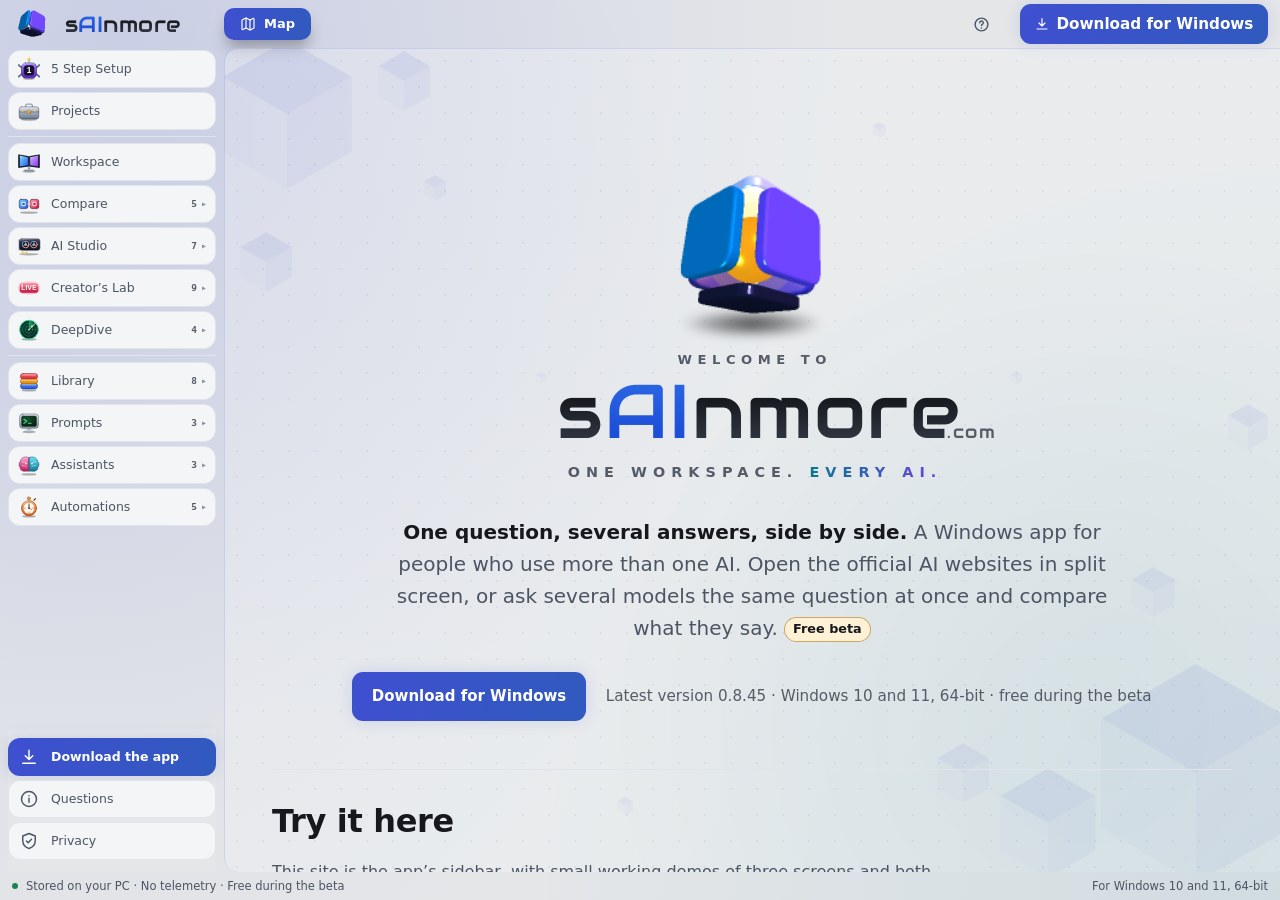
==== commit 42f8e10c: "The site takes the app's default look (v0.8.45): place cards with the open one's parts under it, vio" ====
--- a/index.html
+++ b/index.html
@@ -6,8 +6,8 @@
 <title>sAInmore: one question, several AI answers side by side</title>
 <meta name="description" content="sAInmore is a free Windows app (beta) that puts the official AI websites side by side in split screen and sends one question to several AI models through their official APIs.">
 <meta name="color-scheme" content="light dark">
-<meta name="theme-color" content="#f4f5f7" media="(prefers-color-scheme: light)">
-<meta name="theme-color" content="#0b0d10" media="(prefers-color-scheme: dark)">
+<meta name="theme-color" content="#e4e6e8" media="(prefers-color-scheme: light)">
+<meta name="theme-color" content="#030408" media="(prefers-color-scheme: dark)">
 <meta name="referrer" content="no-referrer">
 <link rel="canonical" href="https://sainmore.com/">
 <link rel="icon" href="favicon-192.png" type="image/png" sizes="192x192">
@@ -24,6 +24,7 @@
 <body>
 <!--
   FACTS USED ON THIS PAGE (check against the latest RELEASE-*.md before each release):
+  - LOOK (2026-11-25, the user: “update with the new default look of the app”): the shell copies the app’s default look at tag v0.8.45 (components/sidebar/sidebarPalette.ts: violet in dark, worked out from Standard light’s colours in light; SidebarTree.tsx, constellationKit.ts, litStyle.ts, PartsList.tsx, Sidebar.tsx, placeParts.ts, Icon.tsx “map”). Places are cards, the open one white with its parts in a tree under it; build.js mirrors each screen’s parts list into the sidebar. Left out: the line’s wave animation, counts for places without parts here, the Menu and API Usage cards (the site’s Download, Questions and Privacy stand there), the bottom strip’s monitor.
   - The version number is written in three places: next to both Download buttons (hero, and #download with the date) and in the file name in #download. Update all three on every release. The SmartScreen steps keep "…" on purpose.
   - Version described: 0.8.45 (PUBLISHED 2026-11-25 11:04:09 UTC in sainmore-releases, Latest, not a pre-release; checked on the API 2026-11-25: sAInmore-Setup-0.8.45.exe 157,467,763 bytes, sha256 74596f6c1a01581209fedda1e680a6c56e368a8b6979dc1a099a0d2e915438ff; tag v0.8.45 on 61db6b7f in the app repo. Text read at the tag (git diff v0.8.44..v0.8.45 of the UI files, 134 files): docs/FEATURES.md and features.ts (What’s New 0.8.45), the release notes on GitHub, the app chat’s 2026-11-25 11:05 entry, components/themes/list.ts, UiTheme.tsx, ThemeGallery.tsx, ThemeSoundPreview.tsx, shared/ui-themes.ts, components/dock/* (FloatingTabs.tsx, LayoutChoice.tsx, dockRules.ts, dock.css) with docs/FLOATING-TABS-CONTRACT.md, components/thispc/* (ThisPcSection.tsx, ThisPcPanel.tsx, thisPcModel.ts), shared/local-catalogue.ts, shared/ollama-pull.ts (the Qwen 3.5 starters), SetupPage.tsx, ProvidersSection.tsx, ModelPicker.tsx and Select.tsx (a list is as wide as its framed box, LIST_MIN 160), menuPlace.ts, menuLook.ts, menuKeys.ts, BrandDna.tsx, BrandPreview.tsx, shared/prices.ts, main/system-monitor/hardware-store.ts and main/providers/ollama-speed.ts (local-models.json; the speed check calls only Ollama’s address on this PC). privacy.ts is IDENTICAL at v0.8.44 and v0.8.45, so the app’s own privacy text did not change; the privacy page gets the release notes’ “What is new on your PC” (local-models.json, the speed check), which hardware-store.ts and ollama-speed.ts confirm, and the app’s newer wording on lines left out before sending (features.ts). The database stays at 35 (release notes; nothing under src/main/storage in the diff). NOT on the page, on purpose: Plus marks (the guide now marks AI Studio’s PDF, Word, Excel and PowerPoint as Plus; limits are off until payments exist, so the page still lists them without a label, and the user decides at this release), Gemini 2.5 prices (none are listed), Gemini Omni 1.1 (never named), the Welcome’s words (no change per WELCOME-0.8.45.md), pictures at that push (the 0.8.44 ones). PICTURES 0.8.45 (the app chat’s drop of 2026-11-25 15:35, folder _from-app/look-0845, all 19 looked at by me): the code at tag v0.8.45, a fresh scratch data folder, no key, no paid call. This PC and setup step 02 use INVENTED hardware, fed in by a throwaway patch in the render build that is in no commit (32 GB memory, 16 processors, an Example GPU with 12 GB, 412 GB free on D:), and their captions say so. The local models (llama3.2:1b, qwen2.5:7b, qwen3.5:0.8b) were really on the PC; Brand DNA uses a made-up bakery. The theme gallery is cut at 1820 of 2000 px so the Plus page name is not shown. The four older theme pictures and the rest are still the 0.8.44 ones (their only change is the version number in the bottom strip, per the app chat). Before it, 0.8.44 (PUBLISHED 2026-11-24 10:41:06 UTC in sainmore-releases, Latest, not a pre-release; checked on the API 2026-11-24 10:5x: sAInmore-Setup-0.8.44.exe 157,438,849 bytes, sha256 5e05760e0bf494c08871a90acc18925b4a4f6ed48019fd7d911f4e58b1c3ba23; tag v0.8.44 on 4955ec7e in the app repo; git diff 3cc89c85 v0.8.44 is docs only (docs/RELEASE-GATES.md and docs/release-evidence/RELEASE-0.8.44-EVIDENCE.md), nothing in src, build or package.json, so the text read at 3cc89c85 is the tag’s. API Usage’s parts are Keys &amp; models and Usage (placeParts.ts at the tag; the app chat corrected its 10:01 list at 10:42). The draft was first written before the tag existed, NOT PUBLISHED then (the app chat’s 2026-11-24 10:01 entry says it is being released; release/0.8.44 head 3cc89c85, no tag v0.8.44 yet; text read there: docs/FEATURES.md and features.ts (What’s New 0.8.44), WelcomeView.tsx, StatusBar.tsx, SystemMonitorCard.tsx, ModelPicker.tsx, Select.tsx (88 uses of <Select> and no visible native drop-down left; the four files that still say <select> hold a hidden mirror or a comment), LocalThird.tsx and CompareView.tsx, RailParts.tsx, SidebarStageIcon.tsx, ProjectsView.tsx, local-engine.ts and local-engine-system.ts (INSTALLER_WAIT_MS is 15 minutes; the certificate check and the held file), Tour.tsx, payment.ts. privacy.ts is identical at v0.8.43 and 3cc89c85, so the privacy page is unchanged; package.json is 0.8.44 and build/ is unchanged; src/main/storage is unchanged, so the database stays at 35.) Also in this push, version 0.8.43 (published 2026-11-24 01:32:55 UTC in sainmore-releases, Latest, not a pre-release; checked on the API 2026-11-24: sAInmore-Setup-0.8.43.exe 157,431,578 bytes, sha256 3ae6453c64365501aa0caeaaf267bce3e14ff9ebd0d99fd3dda392e3ddf76f93; tag v0.8.43 on d3f111ee in the app repo and git diff d3f111ee v0.8.43 is empty, so the text read at d3f111ee is the tag’s. Text read at d3f111ee: docs/FEATURES.md, features.ts (What’s New 0.8.43), privacy.ts, i18n.ts, WelcomeView.tsx, the first-run screens, setup-steps.ts, ModelPicker.tsx (the headings are sticky, A-173), InboxPart.tsx and SaveAsMenu.tsx (menu-place.ts), the Knowledge files. Data: database 34 to 35, one way; src/main/storage/sqlite.ts refuses a newer database with “install the latest version”. Names: Compare’s parts are Ask models, Workflows, My tests, Model rankings, Compare images; DeepDive’s first part is Analyse. The Menu row, the shortcut list and the Ctrl+K dialog still say “Search everything” at d3f111ee while the tour says “Find anything”: the site says Search everything. The pictures still show the OLD part names and the 0.8.42 sidebar: ask the app chat for ONE drop after the release if the user wants it. The DeepSeek sign-in line (Features, Add a service) follows the app’s main e9dc6095 (features.ts DEEPSEEK_SIGN_IN_NOTE, the audit’s A-179, word for word; app chat 2026-11-24 04:25), NOT the v0.8.43 tag, whose guide still says “solve it and it goes on”: the app says its new words are true for 0.8.43 too (its comment: reproduced on 0.8.42 in a clean window; the user solved the puzzle and sign-in still did not go on). The Library’s left-column sentence is the app’s own again: from 0.8.44 the Library’s column is the same card folded or open (the app chat’s 2026-11-24 10:01 entry; PartsList.tsx and the app’s main b911f0ea are in release/0.8.44). The 0.8.43 text said “With the sidebar open” because PartsList.tsx at v0.8.43 framed only the open-sidebar column; that qualifier is gone. Changed with the Welcome map at 0.8.44: the home map “Try it here” has 5 Step Setup and Projects first and draws no visible group headings, and the site’s sidebar draws a thin line between its groups instead of the words Main and Your things (WelcomeView.tsx at 3cc89c85 and Sidebar.tsx, which gives its groups only an aria-label). Not copied from 0.8.44: the Select component’s details (hidden native mirror, anchored list), the Welcome review notes (docs/welcome-review), WELCOME_CHECKED_FOR, and the Features guide’s old area names; a picture of the bottom bar’s hover tool tips (they name the processor and graphics card). PICTURES: all from the app chat’s 0.8.44 drop (look-0844, 35 PNGs from the app’s out/ at the code of tag v0.8.44, entry 2026-11-24 18:57; fresh data folder, no key, no paid call): the 22 re-renders replace the 0.8.42 ones under the same names, and new are the Welcome and its map, the folded rails, Projects, Compare’s third place (cut above the answers at 1340 of 2000 px, because three old answers sit under two model boxes), an open drop-down (the assistant list, no crop), the bottom bar (cut into a left and a right part), the Features page, the folded Library and the Approve and open menu. The Settings picture is cut at 1830 of 2000 px so the “sAInmore Plus” page name is not shown; the Settings → Voice drop-down picture (standard-dark-dropdown-open) is not used for the same reason (its Settings list also ends with that name). The Knowledge screen is not used (Plus text). The bottom bar shows the monitor on, calm readings and two green icons (Sync is off). Not copied: Workflows’ “Picked for you” wording and Marketplaces’ “you keep” wording (small screen texts), the Knowledge screen layout notes, and no picture of the Knowledge screen (a Plus line).)
   - Previously described: 0.8.42 (published 2026-11-23 01:28:45 UTC in sainmore-releases, Latest, not a pre-release, tag v0.8.42 on a62180f7; sAInmore-Setup-0.8.42.exe 157,378,135 bytes, sha256 0dff4da9321bb582db41bbcfad5e728cba46afac6688e81caa625d8360211568; checked on the API 2026-11-23 and in the app repo: the tag is a62180f7 and git diff a62180f7 v0.8.42 is empty, so the gate changed no UI, only the notes). Text read at a62180f7 = the tag (47 commits after v0.8.41): docs/FEATURES.md, features.ts (What’s New 0.8.42), privacy.ts, ModelPicker.tsx, the automations components (TryOut, RunSteps, Replay, CalendarPart, ConditionsBlock, RetryBlock, InboxPart, HistoryPart), PricesSection, firstRun.ts, setupText.ts, FeedbackView, preview-window.ts, and the app chat’s entry of 2026-11-23 01:13. My own checks: no added line in src/main, src/shared or src/preload has a URL or a network call (the new main code reads the PC’s hardware with Windows’ own reg tool, locally); privacy.ts gains the three sentences about retries, Try-out and Replay, and what a step was given and wrote. On the page: Quick | Pro (Appearance, Automations), the one model list, starter questions and the hint, 5 Step Setup (one model, the Ollama picker), Automations (Try-out, run detail, Replay, Calendar as a fifth part, Conditions, Retry, the reserve and price-list sentences, Not yet; Approve and open is NOT described, see below), the preview window line, the privacy page. Left out on purpose: the title bar’s logo 8 px from the left (the site’s header is not the app’s title bar), the Feedback screen itself, Settings → Prices (text only, no picture), the Welcome lines, the first-run chips’ exact starter texts. Download note: 0.8.42 makes no further change to the database (the app chat, data unchanged, database 34; src/main/storage/sqlite.ts is not in the src/main diff v0.8.41..v0.8.42, so MIGRATIONS stays at 36). The app chat answered on 2026-11-23 01:24: nothing in the UI changed since a62180f7; the PC line is accurate (reg.exe, two reg query calls, read once per run, in the Feedback report only with system details; privacy.ts does not say it yet, the app chat will add a line next version); Retry is Retry twice (1 minute, then 5) or Choose… 1 to 3 tries after the first, waits 1 to 30 minutes. Compare’s renamed parts (Ask models, My tests, Model rankings, Compare images) and the Hairline sub-tabs are NOT in 0.8.42: keep the old names. Wording: the model list’s company headings are described as the published release notes say it (shown again when you arrow up to a company’s first model), not as the in-app Features text says (stays in view as you scroll; the app chat says that text is wrong and fixes it next version). Pictures: the 12 re-renders and 11 new ones are the app chat’s drop of 2026-11-23 (_from-app\look-0842\, app at a62180f7, Standard dark except the three themed Compare pictures, fresh scratch data, no key, no paid call; the example-* models are two local stand-in programs, the answers in Compare are written text, the Automations texts were written by the local models qwen2.5:7b and llama3.2:1b), kept whole (the bottom strip only says Stored on this PC · No telemetry). NOT used: standard-dark-knowledge (it prints “Search by meaning needs Plus”, and Plus labels stay off the site until the user says so) and the Approve and open menu (clipped by its Inbox card in 0.8.42, app chat 02:24: do not describe it; the Inbox picture shows only the closed button). The Settings picture is cropped at 1838 of its 2000 px (made by me, the drop is untouched) so that the “SAINMORE / sAInmore Plus” page name at the bottom of its left list is not shown; the earlier live Settings picture did not show it either.
@@ -34,6 +35,7 @@
     File: sAInmore-Setup-<version>.exe only. The portable version is retired from 0.8.2 (RELEASE-0.8.2.md Part 1).
 -->
 <svg xmlns="http://www.w3.org/2000/svg" style="display:none">
+  <symbol id="i-map" viewBox="0 0 24 24"><path d="M14.1 5.55a2 2 0 0 0 1.8 0l3.65-1.83A1 1 0 0 1 21 4.62v12.76a1 1 0 0 1-.55.9l-4.55 2.28a2 2 0 0 1-1.8 0l-4.2-2.1a2 2 0 0 0-1.8 0l-3.65 1.83A1 1 0 0 1 3 19.38V6.62a1 1 0 0 1 .55-.9l4.55-2.28a2 2 0 0 1 1.8 0z" /><path d="M15 5.76v15M9 3.24v15" /></symbol>
   <symbol id="i-sparkle" viewBox="0 0 24 24"><path d="M12 3.5 13.8 10.2 20.5 12l-6.7 1.8L12 20.5l-1.8-6.7L3.5 12l6.7-1.8z" /></symbol>
   <symbol id="i-book" viewBox="0 0 24 24"><path d="M5 4.5h10.5a3 3 0 0 1 3 3V20H8a3 3 0 0 1-3-3z" /> <path d="M5 17a3 3 0 0 1 3-3h10.5" /></symbol>
   <symbol id="i-clock" viewBox="0 0 24 24"><circle cx="12" cy="12" r="8.5" /> <path d="M12 7.5V12l3 2" /></symbol>
@@ -123,6 +125,7 @@
     <img src="img/logo-closed-84.webp" srcset="img/logo-closed-42.webp 1x, img/logo-closed-84.webp 2x, img/logo-closed-126.webp 3x" alt="" width="42" height="42">
     <span class="tb-lockup"><span class="wordmark"><span class="nm">s</span><span class="ai">AI</span><span class="nm">nmore</span></span></span>
   </a>
+  <a class="tb-map" href="#features"><svg class="ic" aria-hidden="true"><use href="#i-map"/></svg>Map</a>
   <nav class="tb-help" aria-label="Help and what’s new"><a class="tb-q" href="#features" aria-label="Help and what’s new: Features" title="Help and what’s new"><svg viewBox="0 0 24 24" width="17" height="17" fill="none" stroke="currentColor" stroke-width="2" stroke-linecap="round" stroke-linejoin="round" aria-hidden="true"><circle cx="12" cy="12" r="9"/><path d="M9.5 9.5a2.5 2.5 0 1 1 3.6 2.3c-.8.4-1.1.9-1.1 1.7M12 17h0"/></svg></a><span class="tb-menu"><a href="#features">Features</a><a href="https://github.com/ionutmaxim-tech/sainmore-releases/releases/latest" rel="noopener">What’s new</a><a href="#faq">Questions</a><a href="#home">Welcome</a></span></nav>
   <a class="btn small tb-dl" href="#download"><svg class="ic" aria-hidden="true"><use href="#i-download"/></svg>Download for Windows</a>
 </header>
@@ -130,23 +133,23 @@
 <aside class="side">
   <nav class="side-nav" aria-label="Screens">
     <ul>
-      <li><a href="#setup" data-v="setup"><svg class="ic ic-art" aria-hidden="true"><use href="#p-setup"/></svg><span class="sn">5 Step Setup<small>Five steps to a working sAInmore</small></span></a></li>
-      <li><a href="#projects" data-v="projects"><svg class="ic ic-art" aria-hidden="true"><use href="#p-projects"/></svg><span class="sn">Projects<small>Keep work for one client or topic</small></span></a></li>
+      <li><a href="#setup" data-v="setup" title="Five steps to a working sAInmore"><svg class="ic ic-art" aria-hidden="true"><use href="#p-setup"/></svg><span class="sn">5 Step Setup</span></a></li>
+      <li><a href="#projects" data-v="projects" title="Keep work for one client or topic"><svg class="ic ic-art" aria-hidden="true"><use href="#p-projects"/></svg><span class="sn">Projects</span></a></li>
     </ul>
     <p class="side-label">Main</p>
     <ul>
-      <li><a href="#workspace" data-v="workspace"><svg class="ic ic-art" aria-hidden="true"><use href="#p-workspace"/></svg><span class="sn">Workspace<small>AI sites and any website, in tabs</small></span></a></li>
-      <li><a href="#compare" data-v="compare"><svg class="ic ic-art" aria-hidden="true"><use href="#p-compare"/></svg><span class="sn">Compare<small>Find which AI is best for your task</small></span></a></li>
-      <li><a href="#ai-studio" data-v="ai-studio"><svg class="ic ic-art" aria-hidden="true"><use href="#p-create"/></svg><span class="sn">AI Studio<small>Pictures, video, voice, documents</small></span></a></li>
-      <li><a href="#creator" data-v="creator"><svg class="ic ic-art" aria-hidden="true"><use href="#p-creator"/></svg><span class="sn">Creator’s Lab<small>Posts, listings, prints, brand kits</small></span></a></li>
-      <li><a href="#deepdive" data-v="deepdive"><svg class="ic ic-art" aria-hidden="true"><use href="#p-documents"/></svg><span class="sn">DeepDive<small>Your own files, with sources</small></span></a></li>
+      <li><a href="#workspace" data-v="workspace" title="AI sites and any website, in tabs"><svg class="ic ic-art" aria-hidden="true"><use href="#p-workspace"/></svg><span class="sn">Workspace</span></a></li>
+      <li data-p="compare"><a href="#compare" data-v="compare" title="Find which AI is best for your task"><svg class="ic ic-art" aria-hidden="true"><use href="#p-compare"/></svg><span class="sn">Compare</span><span class="n" aria-hidden="true">5</span></a><ul class="tree" aria-hidden="true"><li><label for="pc-ask">Ask models</label></li><li><label for="pc-flow">Workflows</label></li><li><label for="pc-bench">My tests</label></li><li><label for="pc-ext">Model rankings</label></li><li><label for="pc-arena">Compare images</label></li></ul></li>
+      <li data-p="ai-studio"><a href="#ai-studio" data-v="ai-studio" title="Pictures, video, voice, documents"><svg class="ic ic-art" aria-hidden="true"><use href="#p-create"/></svg><span class="sn">AI Studio</span><span class="n" aria-hidden="true">7</span></a><ul class="tree" aria-hidden="true"><li class="tg">Make</li><li><label for="ck-img">Image</label></li><li><label for="ck-vid">Video</label></li><li><label for="ck-audio">Audio</label></li><li><label for="ck-3d">3D Lab</label></li><li class="tg">Design</li><li><label for="ck-canvas">Design Canvas</label></li><li class="tg">Write</li><li><label for="ck-doc">Documents</label></li><li><label for="ck-code">Code &amp; web</label></li></ul></li>
+      <li data-p="creator"><a href="#creator" data-v="creator" title="Posts, listings, prints, brand kits"><svg class="ic ic-art" aria-hidden="true"><use href="#p-creator"/></svg><span class="sn">Creator’s Lab</span><span class="n" aria-hidden="true">9</span></a><ul class="tree" aria-hidden="true"><li class="tg">Make</li><li><label for="cl-mult">Content Multiplier</label></li><li><label for="cl-social">Social posts</label></li><li><label for="cl-plan">Plan &amp; post</label></li><li><label for="cl-titles">Titles &amp; Thumbnails</label></li><li><label for="cl-stickers">Sticker packs</label></li><li><label for="cl-print">Print pack</label></li><li><label for="cl-list">Listing studio</label></li><li class="tg">Your shop</li><li><label for="cl-brand">Brand DNA</label></li><li><label for="cl-markets">Marketplaces</label></li></ul></li>
+      <li data-p="deepdive"><a href="#deepdive" data-v="deepdive" title="Your own files, with sources"><svg class="ic ic-art" aria-hidden="true"><use href="#p-documents"/></svg><span class="sn">DeepDive</span><span class="n" aria-hidden="true">4</span></a><ul class="tree" aria-hidden="true"><li><label for="dd-docs">Analyse</label></li><li><label for="dd-research">Research</label></li><li><label for="dd-summarise">Summarise</label></li><li><label for="dd-translate">Translate</label></li></ul></li>
     </ul>
     <p class="side-label">Your things</p>
     <ul>
-      <li><a href="#library" data-v="library"><svg class="ic ic-art" aria-hidden="true"><use href="#p-library"/></svg><span class="sn">Library<small>Your files, AI work and Knowledge</small></span></a></li>
-      <li><a href="#prompts" data-v="prompts"><svg class="ic ic-art" aria-hidden="true"><use href="#p-prompts"/></svg><span class="sn">Prompts<small>Saved prompts with fill-in blanks</small></span></a></li>
-      <li><a href="#assistants" data-v="assistants"><svg class="ic ic-art" aria-hidden="true"><use href="#p-assistants"/></svg><span class="sn">Assistants<small>Instructions for tasks you repeat</small></span></a></li>
-      <li><a href="#automations" data-v="automations"><svg class="ic ic-art" aria-hidden="true"><use href="#p-automations"/></svg><span class="sn">Automations<small>Tasks that run themselves, tried first</small></span></a></li>
+      <li data-p="library"><a href="#library" data-v="library" title="Your files, AI work and Knowledge"><svg class="ic ic-art" aria-hidden="true"><use href="#p-library"/></svg><span class="sn">Library</span><span class="n" aria-hidden="true">8</span></a><ul class="tree" aria-hidden="true"><li class="tg">Explorer</li><li><label for="lb-all">All items</label></li><li><label for="lb-recent">Recent</label></li><li><label for="lb-fav">Favourites</label></li><li><label for="lb-dl">Downloads</label></li><li><label for="lb-web">From websites</label></li><li><label for="lb-copies">Copies</label></li><li><label for="lb-bin">Bin</label></li><li class="tg">Context</li><li><label for="lb-knowledge">Knowledge</label></li></ul></li>
+      <li data-p="prompts"><a href="#prompts" data-v="prompts" title="Saved prompts with fill-in blanks"><svg class="ic ic-art" aria-hidden="true"><use href="#p-prompts"/></svg><span class="sn">Prompts</span><span class="n" aria-hidden="true">3</span></a><ul class="tree" aria-hidden="true"><li><label for="pr-mine">Prompts</label></li><li><label for="pr-start">Starter prompts</label></li><li><label for="pr-guides">Guides</label></li></ul></li>
+      <li data-p="assistants"><a href="#assistants" data-v="assistants" title="Instructions for tasks you repeat"><svg class="ic ic-art" aria-hidden="true"><use href="#p-assistants"/></svg><span class="sn">Assistants</span><span class="n" aria-hidden="true">3</span></a><ul class="tree" aria-hidden="true"><li><label for="as-new">Create new</label></li><li><label for="as-mine">My assistants</label></li><li><label for="as-tpl">Templates</label></li></ul></li>
+      <li data-p="automations"><a href="#automations" data-v="automations" title="Tasks that run themselves, tried first"><svg class="ic ic-art" aria-hidden="true"><use href="#p-automations"/></svg><span class="sn">Automations</span><span class="n" aria-hidden="true">5</span></a><ul class="tree" aria-hidden="true"><li><label for="au-mine">My automations</label></li><li><label for="au-inbox">Inbox</label></li><li><label for="au-hist">History</label></li><li><label for="au-templates">Templates</label></li><li><label for="au-calendar">Calendar</label></li></ul></li>
     </ul>
     <ul class="side-foot">
       <li><a class="side-dl" href="#download" data-v="download"><svg class="ic" aria-hidden="true"><use href="#i-download"/></svg>Download the app</a></li>
@@ -331,7 +334,7 @@
 
 <!-- ============ 5 STEP SETUP (in the app) ============ -->
 <section class="view" id="setup" aria-labelledby="setup-title">
-  <header class="view-head"><h2 id="setup-title"><svg class="ic" aria-hidden="true"><use href="#i-sparkle"/></svg>5 Step Setup</h2><span class="vh-line">Five steps to a working sAInmore</span><span class="in-app">In the app</span></header>
+  <header class="view-head"><h2 id="setup-title"><svg class="ic ic-art" aria-hidden="true"><use href="#p-setup"/></svg>5 Step Setup</h2><span class="vh-line">Five steps to a working sAInmore</span><span class="in-app">In the app</span></header>
   <p class="intro">A page above Projects that takes a new person from nothing to a first comparison. The sidebar row shows how far you are (1/5). Steps open in order, so one waits for the one before it; a step you don’t need can be skipped, and a skipped step can be taken back.</p>
   <ol class="steps">
     <li><strong>Sign in to your AI sites.</strong> ChatGPT, Gemini and the others open in tabs, on their own sign-in pages: you type your password there, never in sAInmore. sAInmore can’t tell whether a saved sign-in is still good, so you tick this step yourself.</li>
@@ -352,7 +355,7 @@
 
 <!-- ============ PROJECTS (in the app) ============ -->
 <section class="view" id="projects" aria-labelledby="projects-title">
-  <header class="view-head"><h2 id="projects-title"><svg class="ic" aria-hidden="true"><use href="#i-folder"/></svg>Projects</h2><span class="vh-line">Keep work for one client or topic</span><span class="in-app">In the app · Ctrl+1</span></header>
+  <header class="view-head"><h2 id="projects-title"><svg class="ic ic-art" aria-hidden="true"><use href="#p-projects"/></svg>Projects</h2><span class="vh-line">Keep work for one client or topic</span><span class="in-app">In the app · Ctrl+1</span></header>
   <p class="intro">File your work by project, in one of 16 colours, from the top of the sidebar. In the sidebar Projects has two parts, <strong>Start new</strong> and <strong>Project planner</strong>, open or folded; the screen no longer has a row of tabs of its own. The <strong>Project planner</strong> takes a piece of work you describe: after one OK, a model plans it, does it and checks it, and you can save the result as a project plan.</p>
   <ul>
     <li>Every comparison and workflow run is saved and searchable in History.</li>
@@ -368,7 +371,7 @@
 
 <!-- ============ WORKSPACE (demo) ============ -->
 <section class="view" id="workspace" aria-labelledby="workspace-title">
-  <header class="view-head"><h2 id="workspace-title"><svg class="ic" aria-hidden="true"><use href="#i-workspace"/></svg>Workspace</h2><span class="vh-line">AI sites and any website, in tabs</span><span class="in-app demo-tag">Demo · Ctrl+2 in the app</span></header>
+  <header class="view-head"><h2 id="workspace-title"><svg class="ic ic-art" aria-hidden="true"><use href="#p-workspace"/></svg>Workspace</h2><span class="vh-line">AI sites and any website, in tabs</span><span class="in-app demo-tag">Demo · Ctrl+2 in the app</span></header>
   <p class="intro">The official AI websites in tabs, 1 to 12 at once in split screen, each with its own sign-in. Here you can try the layouts; the AI websites open in a new browser tab, because they can’t run inside another website.</p>
 
   <div class="mock ws">
@@ -419,18 +422,18 @@
   <fieldset class="parts-list">
       <legend class="vh">Parts of Compare</legend>
       <div class="parts-box">
-      <input type="radio" name="pc" id="pc-ask" class="vh" checked><label for="pc-ask" class="part"><svg class="ic" aria-hidden="true"><use href="#i-compare"/></svg><span class="pn">Ask models<small>Several AIs answer the same question</small></span></label>
-      <input type="radio" name="pc" id="pc-flow" class="vh"><label for="pc-flow" class="part"><svg class="ic" aria-hidden="true"><use href="#i-dna"/></svg><span class="pn">Workflows<small>AIs work on a task one after another</small></span></label>
-      <input type="radio" name="pc" id="pc-bench" class="vh"><label for="pc-bench" class="part"><svg class="ic" aria-hidden="true"><use href="#i-gauge"/></svg><span class="pn">My tests<small>Your own tests, scored</small></span></label>
-      <input type="radio" name="pc" id="pc-ext" class="vh"><label for="pc-ext" class="part"><svg class="ic" aria-hidden="true"><use href="#i-podium"/></svg><span class="pn">Model rankings<small>Public leaderboards, scored together</small></span></label>
-      <input type="radio" name="pc" id="pc-arena" class="vh"><label for="pc-arena" class="part"><svg class="ic" aria-hidden="true"><use href="#i-trophy"/></svg><span class="pn">Compare images<small>One prompt, several picture models, a blind vote</small></span></label>
+      <input type="radio" name="pc" id="pc-ask" aria-labelledby="n-pc-ask" class="vh" checked><label id="n-pc-ask" for="pc-ask" class="part"><svg class="ic" aria-hidden="true"><use href="#i-compare"/></svg><span class="pn">Ask models<small>Several AIs answer the same question</small></span></label>
+      <input type="radio" name="pc" id="pc-flow" aria-labelledby="n-pc-flow" class="vh"><label id="n-pc-flow" for="pc-flow" class="part"><svg class="ic" aria-hidden="true"><use href="#i-dna"/></svg><span class="pn">Workflows<small>AIs work on a task one after another</small></span></label>
+      <input type="radio" name="pc" id="pc-bench" aria-labelledby="n-pc-bench" class="vh"><label id="n-pc-bench" for="pc-bench" class="part"><svg class="ic" aria-hidden="true"><use href="#i-gauge"/></svg><span class="pn">My tests<small>Your own tests, scored</small></span></label>
+      <input type="radio" name="pc" id="pc-ext" aria-labelledby="n-pc-ext" class="vh"><label id="n-pc-ext" for="pc-ext" class="part"><svg class="ic" aria-hidden="true"><use href="#i-podium"/></svg><span class="pn">Model rankings<small>Public leaderboards, scored together</small></span></label>
+      <input type="radio" name="pc" id="pc-arena" aria-labelledby="n-pc-arena" class="vh"><label id="n-pc-arena" for="pc-arena" class="part"><svg class="ic" aria-hidden="true"><use href="#i-trophy"/></svg><span class="pn">Compare images<small>One prompt, several picture models, a blind vote</small></span></label>
       </div>
       <input type="radio" name="pc" id="pc-hist" class="vh">
       <input type="radio" name="pc" id="pc-board" class="vh">
       <input type="radio" name="pc" id="pc-keys" class="vh">
     </fieldset>
   <div class="view-body">
-  <header class="view-head"><h2 id="lab-title"><svg class="ic" aria-hidden="true"><use href="#i-compare"/></svg>Compare</h2><span class="vh-line"><span class="ab ab-pc-ask">Ask one question and read several AIs’ answers side by side. Vote blind, combine the best parts or ask a follow-up.</span><span class="ab ab-pc-flow">Give a task to a chain of AIs: one plans, the next writes, another checks. You see the cost and approve it before anything is sent.</span><span class="ab ab-pc-bench">Run your own questions on several models and score the answers, with checks on this PC or an AI judge.</span><span class="ab ab-pc-ext">One score per model from the public leaderboards (Arena and Epoch AI), overall and per kind of work. Free; Update downloads their published files only.</span><span class="ab ab-pc-arena">Send one prompt to several picture models and pick the best before you see which model made it, compare your votes with the public board, or run a Battle. Your votes build the Pictures leaderboard.</span><span class="ab ab-pc-hist">Your saved comparisons and workflow runs. Star them, tag them or open one again.</span><span class="ab ab-pc-board">Which models win your blind votes, for answers and for pictures.</span><span class="ab ab-pc-keys">Add or change your API keys and choose the models each provider offers.</span></span><span class="in-app demo-tag">Demo · Ctrl+3 in the app</span><span class="hbtns" role="group" aria-label="Also in Compare"><label for="pc-hist" class="hbtn"><svg class="ic" aria-hidden="true"><use href="#i-history"/></svg>History</label><label for="pc-board" class="hbtn"><svg class="ic" aria-hidden="true"><use href="#i-podium"/></svg>Leaderboard</label><label for="pc-keys" class="hbtn"><svg class="ic" aria-hidden="true"><use href="#i-key"/></svg>AI providers</label></span></header>
+  <header class="view-head"><h2 id="lab-title"><svg class="ic ic-art" aria-hidden="true"><use href="#p-compare"/></svg>Compare<span class="crumb c-pc-ask">Ask models</span><span class="crumb c-pc-flow">Workflows</span><span class="crumb c-pc-bench">My tests</span><span class="crumb c-pc-ext">Model rankings</span><span class="crumb c-pc-arena">Compare images</span><span class="crumb c-pc-hist">History</span><span class="crumb c-pc-board">Leaderboard</span><span class="crumb c-pc-keys">AI providers</span></h2><span class="vh-line"><span class="ab ab-pc-ask">Ask one question and read several AIs’ answers side by side. Vote blind, combine the best parts or ask a follow-up.</span><span class="ab ab-pc-flow">Give a task to a chain of AIs: one plans, the next writes, another checks. You see the cost and approve it before anything is sent.</span><span class="ab ab-pc-bench">Run your own questions on several models and score the answers, with checks on this PC or an AI judge.</span><span class="ab ab-pc-ext">One score per model from the public leaderboards (Arena and Epoch AI), overall and per kind of work. Free; Update downloads their published files only.</span><span class="ab ab-pc-arena">Send one prompt to several picture models and pick the best before you see which model made it, compare your votes with the public board, or run a Battle. Your votes build the Pictures leaderboard.</span><span class="ab ab-pc-hist">Your saved comparisons and workflow runs. Star them, tag them or open one again.</span><span class="ab ab-pc-board">Which models win your blind votes, for answers and for pictures.</span><span class="ab ab-pc-keys">Add or change your API keys and choose the models each provider offers.</span></span><span class="in-app demo-tag">Demo · Ctrl+3 in the app</span><span class="hbtns" role="group" aria-label="Also in Compare"><label for="pc-hist" class="hbtn"><svg class="ic" aria-hidden="true"><use href="#i-history"/></svg>History</label><label for="pc-board" class="hbtn"><svg class="ic" aria-hidden="true"><use href="#i-podium"/></svg>Leaderboard</label><label for="pc-keys" class="hbtn"><svg class="ic" aria-hidden="true"><use href="#i-key"/></svg>AI providers</label></span></header>
   <p class="intro">Ask several models the same question at once, through the official APIs and your own keys. Its parts are Ask models, Workflows, My tests, Model rankings and Compare images. A Knowledge chip beside the model boxes can add the passages of your own notes that match the question, and “What was sent” under an answer lists them (see the Library, Context). Here, in Ask models: three real answers, made with sAInmore on 6 November 2026, shown blind. Vote for the best one to see which model wrote it, then look at the differences.</p>
 
   <div class="p-demo">
@@ -571,25 +574,25 @@
       <legend class="vh">Parts of AI Studio</legend>
       <span class="parts-group-label" aria-hidden="true">Make</span>
       <div class="parts-box">
-      <input type="radio" name="ck" id="ck-img" class="vh" checked><label for="ck-img" class="part"><svg class="ic" aria-hidden="true"><use href="#i-image"/></svg><span class="pn">Image<small>Pictures from a prompt, several models at once</small></span></label>
-      <input type="radio" name="ck" id="ck-vid" class="vh"><label for="ck-vid" class="part"><svg class="ic" aria-hidden="true"><use href="#i-video"/></svg><span class="pn">Video<small>Short clips from a prompt or a picture</small></span></label>
-      <input type="radio" name="ck" id="ck-audio" class="vh"><label for="ck-audio" class="part"><svg class="ic" aria-hidden="true"><use href="#i-speaker"/></svg><span class="pn">Audio<small>Speech from your text</small></span></label>
-      <input type="radio" name="ck" id="ck-3d" class="vh"><label for="ck-3d" class="part"><svg class="ic" aria-hidden="true"><use href="#i-cube"/></svg><span class="pn">3D Lab<small>Open a 3D model, see it, check it for printing</small></span></label>
+      <input type="radio" name="ck" id="ck-img" aria-labelledby="n-ck-img" class="vh" checked><label id="n-ck-img" for="ck-img" class="part"><svg class="ic" aria-hidden="true"><use href="#i-image"/></svg><span class="pn">Image<small>Pictures from a prompt, several models at once</small></span></label>
+      <input type="radio" name="ck" id="ck-vid" aria-labelledby="n-ck-vid" class="vh"><label id="n-ck-vid" for="ck-vid" class="part"><svg class="ic" aria-hidden="true"><use href="#i-video"/></svg><span class="pn">Video<small>Short clips from a prompt or a picture</small></span></label>
+      <input type="radio" name="ck" id="ck-audio" aria-labelledby="n-ck-audio" class="vh"><label id="n-ck-audio" for="ck-audio" class="part"><svg class="ic" aria-hidden="true"><use href="#i-speaker"/></svg><span class="pn">Audio<small>Speech from your text</small></span></label>
+      <input type="radio" name="ck" id="ck-3d" aria-labelledby="n-ck-3d" class="vh"><label id="n-ck-3d" for="ck-3d" class="part"><svg class="ic" aria-hidden="true"><use href="#i-cube"/></svg><span class="pn">3D Lab<small>Open a 3D model, see it, check it for printing</small></span></label>
       </div>
       <span class="parts-group-label" aria-hidden="true">Design</span>
       <div class="parts-box">
-      <input type="radio" name="ck" id="ck-canvas" class="vh"><label for="ck-canvas" class="part"><svg class="ic" aria-hidden="true"><use href="#i-palette"/></svg><span class="pn">Design Canvas<small>Merch, posts, logos and posters, print-ready</small></span></label>
+      <input type="radio" name="ck" id="ck-canvas" aria-labelledby="n-ck-canvas" class="vh"><label id="n-ck-canvas" for="ck-canvas" class="part"><svg class="ic" aria-hidden="true"><use href="#i-palette"/></svg><span class="pn">Design Canvas<small>Merch, posts, logos and posters, print-ready</small></span></label>
       </div>
       <span class="parts-group-label" aria-hidden="true">Write</span>
       <div class="parts-box">
-      <input type="radio" name="ck" id="ck-doc" class="vh"><label for="ck-doc" class="part"><svg class="ic" aria-hidden="true"><use href="#i-file"/></svg><span class="pn">Documents<small>Word, Excel, PowerPoint and PDF files</small></span></label>
-      <input type="radio" name="ck" id="ck-code" class="vh"><label for="ck-code" class="part"><svg class="ic" aria-hidden="true"><use href="#i-cpu"/></svg><span class="pn">Code &amp; web<small>Code, scripts and web pages</small></span></label>
+      <input type="radio" name="ck" id="ck-doc" aria-labelledby="n-ck-doc" class="vh"><label id="n-ck-doc" for="ck-doc" class="part"><svg class="ic" aria-hidden="true"><use href="#i-file"/></svg><span class="pn">Documents<small>Word, Excel, PowerPoint and PDF files</small></span></label>
+      <input type="radio" name="ck" id="ck-code" aria-labelledby="n-ck-code" class="vh"><label id="n-ck-code" for="ck-code" class="part"><svg class="ic" aria-hidden="true"><use href="#i-cpu"/></svg><span class="pn">Code &amp; web<small>Code, scripts and web pages</small></span></label>
       </div>
       <input type="radio" name="ck" id="ck-files" class="vh">
       <input type="radio" name="ck" id="ck-keys" class="vh">
     </fieldset>
   <div class="view-body">
-  <header class="view-head"><h2 id="create-title"><svg class="ic" aria-hidden="true"><use href="#i-image"/></svg>AI Studio</h2><span class="vh-line"><span class="ab ab-ck-img">Make pictures from a prompt with several models at once, in the ratio and size you choose, and keep the ones you like.</span><span class="ab ab-ck-3d">Open a GLB, STL or OBJ from this PC and see it lit, as clay, as a wireframe or by thickness. Check it for printing, a game or showing off: solid, thin walls, size and your printer. Free, on this PC; making models with AI comes later.</span><span class="ab ab-ck-canvas">Lay out a design for a T-shirt, a post, a logo or a poster in your kit: three directions to start, the print shop’s rules checked, every size linked. Quick or Pro, the same file.</span><span class="ab ab-ck-doc">Describe a file and an AI writes it as Word, Excel, PowerPoint or PDF, ready to open or save to the Library.</span><span class="ab ab-ck-code">Have an AI write code, a script or a web page, and look at the page here before you save it.</span><span class="ab ab-ck-audio">Turn your text into speech in the voice you pick, and save it as an audio file.</span><span class="ab ab-ck-vid">Make a short clip from a prompt or a picture, at the length and size you choose. The cost shows before you start.</span><span class="ab ab-ck-files">What you made, side by side.</span><span class="ab ab-ck-keys">Add or change your API keys and choose the models each provider offers.</span></span><span class="in-app demo-tag">Demo · Ctrl+4 in the app</span><span class="hbtns" role="group" aria-label="Also in AI Studio"><label for="ck-files" class="hbtn"><svg class="ic" aria-hidden="true"><use href="#i-folder"/></svg>Files</label><label for="ck-keys" class="hbtn"><svg class="ic" aria-hidden="true"><use href="#i-key"/></svg>AI providers</label></span></header>
+  <header class="view-head"><h2 id="create-title"><svg class="ic ic-art" aria-hidden="true"><use href="#p-create"/></svg>AI Studio<span class="crumb c-ck-img">Image</span><span class="crumb c-ck-vid">Video</span><span class="crumb c-ck-audio">Audio</span><span class="crumb c-ck-3d">3D Lab</span><span class="crumb c-ck-canvas">Design Canvas</span><span class="crumb c-ck-doc">Documents</span><span class="crumb c-ck-code">Code &amp; web</span><span class="crumb c-ck-files">Files</span><span class="crumb c-ck-keys">AI providers</span></h2><span class="vh-line"><span class="ab ab-ck-img">Make pictures from a prompt with several models at once, in the ratio and size you choose, and keep the ones you like.</span><span class="ab ab-ck-3d">Open a GLB, STL or OBJ from this PC and see it lit, as clay, as a wireframe or by thickness. Check it for printing, a game or showing off: solid, thin walls, size and your printer. Free, on this PC; making models with AI comes later.</span><span class="ab ab-ck-canvas">Lay out a design for a T-shirt, a post, a logo or a poster in your kit: three directions to start, the print shop’s rules checked, every size linked. Quick or Pro, the same file.</span><span class="ab ab-ck-doc">Describe a file and an AI writes it as Word, Excel, PowerPoint or PDF, ready to open or save to the Library.</span><span class="ab ab-ck-code">Have an AI write code, a script or a web page, and look at the page here before you save it.</span><span class="ab ab-ck-audio">Turn your text into speech in the voice you pick, and save it as an audio file.</span><span class="ab ab-ck-vid">Make a short clip from a prompt or a picture, at the length and size you choose. The cost shows before you start.</span><span class="ab ab-ck-files">What you made, side by side.</span><span class="ab ab-ck-keys">Add or change your API keys and choose the models each provider offers.</span></span><span class="in-app demo-tag">Demo · Ctrl+4 in the app</span><span class="hbtns" role="group" aria-label="Also in AI Studio"><label for="ck-files" class="hbtn"><svg class="ic" aria-hidden="true"><use href="#i-folder"/></svg>Files</label><label for="ck-keys" class="hbtn"><svg class="ic" aria-hidden="true"><use href="#i-key"/></svg>AI providers</label></span></header>
   <p class="intro">Pictures and video clips made with your own keys. Here: the basic choices, with a real result made in the app. Nothing is generated on this page.</p>
 
   <div class="p-demo">
@@ -689,22 +692,28 @@
       <legend class="vh">Parts of the Library</legend>
       <span class="parts-group-label" aria-hidden="true">Explorer</span>
       <div class="parts-box">
-        <input type="radio" name="lb" id="lb-all" class="vh" checked><label for="lb-all" class="part"><svg class="ic" aria-hidden="true"><use href="#i-library"/></svg><span class="pn">All items<small>Everything you saved, on this PC</small></span></label>
-        <input type="radio" name="lb" id="lb-recent" class="vh"><label for="lb-recent" class="part"><svg class="ic" aria-hidden="true"><use href="#i-history"/></svg><span class="pn">Recent<small>Used in the last 30 days</small></span></label>
-        <input type="radio" name="lb" id="lb-fav" class="vh"><label for="lb-fav" class="part"><svg class="ic" aria-hidden="true"><use href="#i-star"/></svg><span class="pn">Favourites<small>Items you starred</small></span></label>
-        <input type="radio" name="lb" id="lb-dl" class="vh"><label for="lb-dl" class="part"><svg class="ic" aria-hidden="true"><use href="#i-download"/></svg><span class="pn">Downloads<small>Files from website tabs</small></span></label>
-        <input type="radio" name="lb" id="lb-web" class="vh"><label for="lb-web" class="part"><svg class="ic" aria-hidden="true"><use href="#i-globe"/></svg><span class="pn">From websites<small>Saved from sites</small></span></label>
-        <input type="radio" name="lb" id="lb-copies" class="vh"><label for="lb-copies" class="part"><svg class="ic" aria-hidden="true"><use href="#i-copy"/></svg><span class="pn">Copies<small>The same file, saved twice</small></span></label>
-        <input type="radio" name="lb" id="lb-bin" class="vh"><label for="lb-bin" class="part"><svg class="ic" aria-hidden="true"><use href="#i-trash"/></svg><span class="pn">Bin<small>Deleted items you can restore</small></span></label>
+        <input type="radio" name="lb" id="lb-all" aria-labelledby="n-lb-all" class="vh" checked><label id="n-lb-all" for="lb-all" class="part"><svg class="ic" aria-hidden="true"><use href="#i-library"/></svg><span class="pn">All items<small>Everything you saved, on this PC</small></span></label>
+        <input type="radio" name="lb" id="lb-recent" aria-labelledby="n-lb-recent" class="vh"><label id="n-lb-recent" for="lb-recent" class="part"><svg class="ic" aria-hidden="true"><use href="#i-history"/></svg><span class="pn">Recent<small>Used in the last 30 days</small></span></label>
+        <input type="radio" name="lb" id="lb-fav" aria-labelledby="n-lb-fav" class="vh"><label id="n-lb-fav" for="lb-fav" class="part"><svg class="ic" aria-hidden="true"><use href="#i-star"/></svg><span class="pn">Favourites<small>Items you starred</small></span></label>
+        <input type="radio" name="lb" id="lb-dl" aria-labelledby="n-lb-dl" class="vh"><label id="n-lb-dl" for="lb-dl" class="part"><svg class="ic" aria-hidden="true"><use href="#i-download"/></svg><span class="pn">Downloads<small>Files from website tabs</small></span></label>
+        <input type="radio" name="lb" id="lb-web" aria-labelledby="n-lb-web" class="vh"><label id="n-lb-web" for="lb-web" class="part"><svg class="ic" aria-hidden="true"><use href="#i-globe"/></svg><span class="pn">From websites<small>Saved from sites</small></span></label>
+        <input type="radio" name="lb" id="lb-copies" aria-labelledby="n-lb-copies" class="vh"><label id="n-lb-copies" for="lb-copies" class="part"><svg class="ic" aria-hidden="true"><use href="#i-copy"/></svg><span class="pn">Copies<small>The same file, saved twice</small></span></label>
+        <input type="radio" name="lb" id="lb-bin" aria-labelledby="n-lb-bin" class="vh"><label id="n-lb-bin" for="lb-bin" class="part"><svg class="ic" aria-hidden="true"><use href="#i-trash"/></svg><span class="pn">Bin<small>Deleted items you can restore</small></span></label>
       </div>
       <span class="parts-group-label" aria-hidden="true">Context</span>
       <div class="parts-box">
-        <input type="radio" name="lb" id="lb-knowledge" class="vh"><label for="lb-knowledge" class="part"><svg class="ic" aria-hidden="true"><use href="#i-book"/></svg><span class="pn">Knowledge<small>Your own information, added once</small></span></label>
-      </div>
-      <p class="parts-below">Made for you, your folders (a tree, up to 8 levels deep), Tags and This PC are listed here too, under the parts. Drag the column’s edge to make it wider.</p>
+        <input type="radio" name="lb" id="lb-knowledge" aria-labelledby="n-lb-knowledge" class="vh"><label id="n-lb-knowledge" for="lb-knowledge" class="part"><svg class="ic" aria-hidden="true"><use href="#i-book"/></svg><span class="pn">Knowledge<small>Your own information, added once</small></span></label>
+      </div>
     </fieldset>
+  <div class="lib-more">
+    <p><strong>Made for you</strong>Folders named after where items came from, marked “auto”.</p>
+    <p><strong>Folders</strong>Your own folders, as a tree up to 8 levels deep.</p>
+    <p><strong>Tags</strong>The tags you added.</p>
+    <p><strong>This PC</strong>Folders on this PC that you chose to keep in the Library.</p>
+    <p class="lm-note">In the app this column stays beside the page; drag its edge to make it wider.</p>
+  </div>
   <div class="view-body">
-  <header class="view-head"><h2 id="library-title"><svg class="ic" aria-hidden="true"><use href="#i-folderOpen"/></svg>Library</h2><span class="vh-line"><span class="ab ab-lb-all">Pictures, videos, documents, fonts and audio you chose to save, from any AI, grouped by what you were doing. Kept on this PC.</span><span class="ab ab-lb-recent">Files you sent to an AI, a workflow or DeepDive in the last 30 days. Kept from 0.8.31 on; looking at a file here doesn’t count.</span><span class="ab ab-lb-web">Pictures and files you saved from websites in the Workspace.</span><span class="ab ab-lb-copies">Files saved more than once, byte for byte. Keep one, and the others go to the Bin, with Undo.</span><span class="ab ab-lb-dl">Files you downloaded from websites in the Workspace, saved in your Downloads folder.</span><span class="ab ab-lb-fav">Everything you starred, of every kind.</span><span class="ab ab-lb-knowledge">Notes, documents and product facts you add once, kept on this PC. A model sees only the passages that match a question, and only when you allow it.</span><span class="ab ab-lb-bin">Deleted items. Restore them, or delete them for good.</span></span><span class="in-app">In the app · Ctrl+7</span></header>
+  <header class="view-head"><h2 id="library-title"><svg class="ic ic-art" aria-hidden="true"><use href="#p-library"/></svg>Library<span class="crumb c-lb-all">All items</span><span class="crumb c-lb-recent">Recent</span><span class="crumb c-lb-fav">Favourites</span><span class="crumb c-lb-dl">Downloads</span><span class="crumb c-lb-web">From websites</span><span class="crumb c-lb-copies">Copies</span><span class="crumb c-lb-bin">Bin</span><span class="crumb c-lb-knowledge">Knowledge</span></h2><span class="vh-line"><span class="ab ab-lb-all">Pictures, videos, documents, fonts and audio you chose to save, from any AI, grouped by what you were doing. Kept on this PC.</span><span class="ab ab-lb-recent">Files you sent to an AI, a workflow or DeepDive in the last 30 days. Kept from 0.8.31 on; looking at a file here doesn’t count.</span><span class="ab ab-lb-web">Pictures and files you saved from websites in the Workspace.</span><span class="ab ab-lb-copies">Files saved more than once, byte for byte. Keep one, and the others go to the Bin, with Undo.</span><span class="ab ab-lb-dl">Files you downloaded from websites in the Workspace, saved in your Downloads folder.</span><span class="ab ab-lb-fav">Everything you starred, of every kind.</span><span class="ab ab-lb-knowledge">Notes, documents and product facts you add once, kept on this PC. A model sees only the passages that match a question, and only when you allow it.</span><span class="ab ab-lb-bin">Deleted items. Restore them, or delete them for good.</span></span><span class="in-app">In the app · Ctrl+7</span></header>
   <div class="p-main p-lb-all">
   <p class="intro">Keep the images, videos and documents you get from AI in one place, with folders, tags and search. It works like File Explorer: double-click a picture, video, sound or text file to open it in its own window, tick several files, right-click for a menu, drag them onto a folder, and undo a move or a delete. Saving a file that’s already there says so, with Open; Keep a copy is under ⋯.</p>
   <ul>
@@ -789,22 +798,22 @@
       <legend class="vh">Parts of Creator’s Lab</legend>
       <span class="parts-group-label" aria-hidden="true">Make</span>
       <div class="parts-box">
-        <input type="radio" name="cl" id="cl-mult" class="vh" checked><label for="cl-mult" class="part"><svg class="ic" aria-hidden="true"><use href="#i-multiply"/></svg><span class="pn">Content Multiplier<small>One text, posts for every platform</small></span></label>
-        <input type="radio" name="cl" id="cl-social" class="vh"><label for="cl-social" class="part"><svg class="ic" aria-hidden="true"><use href="#i-send"/></svg><span class="pn">Social posts<small>Your post on a phone, every site</small></span></label>
-        <input type="radio" name="cl" id="cl-plan" class="vh"><label for="cl-plan" class="part"><svg class="ic" aria-hidden="true"><use href="#i-calendar"/></svg><span class="pn">Plan &amp; post<small>One calendar, posts and listings</small></span></label>
-        <input type="radio" name="cl" id="cl-titles" class="vh"><label for="cl-titles" class="part"><svg class="ic" aria-hidden="true"><use href="#i-thumb"/></svg><span class="pn">Titles &amp; Thumbnails<small>Titles and 3 thumbnails to test</small></span></label>
-        <input type="radio" name="cl" id="cl-stickers" class="vh"><label for="cl-stickers" class="part"><svg class="ic" aria-hidden="true"><use href="#i-heart"/></svg><span class="pn">Sticker packs<small>Your character for WhatsApp, Telegram, Discord</small></span></label>
-        <input type="radio" name="cl" id="cl-print" class="vh"><label for="cl-print" class="part"><svg class="ic" aria-hidden="true"><use href="#i-image"/></svg><span class="pn">Print pack<small>One picture, every frame size</small></span></label>
-        <input type="radio" name="cl" id="cl-list" class="vh"><label for="cl-list" class="part"><svg class="ic" aria-hidden="true"><use href="#i-card"/></svg><span class="pn">Listing studio<small>Photos in, listings out</small></span></label>
+        <input type="radio" name="cl" id="cl-mult" aria-labelledby="n-cl-mult" class="vh" checked><label id="n-cl-mult" for="cl-mult" class="part"><svg class="ic" aria-hidden="true"><use href="#i-multiply"/></svg><span class="pn">Content Multiplier<small>One text, posts for every platform</small></span></label>
+        <input type="radio" name="cl" id="cl-social" aria-labelledby="n-cl-social" class="vh"><label id="n-cl-social" for="cl-social" class="part"><svg class="ic" aria-hidden="true"><use href="#i-send"/></svg><span class="pn">Social posts<small>Your post on a phone, every site</small></span></label>
+        <input type="radio" name="cl" id="cl-plan" aria-labelledby="n-cl-plan" class="vh"><label id="n-cl-plan" for="cl-plan" class="part"><svg class="ic" aria-hidden="true"><use href="#i-calendar"/></svg><span class="pn">Plan &amp; post<small>One calendar, posts and listings</small></span></label>
+        <input type="radio" name="cl" id="cl-titles" aria-labelledby="n-cl-titles" class="vh"><label id="n-cl-titles" for="cl-titles" class="part"><svg class="ic" aria-hidden="true"><use href="#i-thumb"/></svg><span class="pn">Titles &amp; Thumbnails<small>Titles and 3 thumbnails to test</small></span></label>
+        <input type="radio" name="cl" id="cl-stickers" aria-labelledby="n-cl-stickers" class="vh"><label id="n-cl-stickers" for="cl-stickers" class="part"><svg class="ic" aria-hidden="true"><use href="#i-heart"/></svg><span class="pn">Sticker packs<small>Your character for WhatsApp, Telegram, Discord</small></span></label>
+        <input type="radio" name="cl" id="cl-print" aria-labelledby="n-cl-print" class="vh"><label id="n-cl-print" for="cl-print" class="part"><svg class="ic" aria-hidden="true"><use href="#i-image"/></svg><span class="pn">Print pack<small>One picture, every frame size</small></span></label>
+        <input type="radio" name="cl" id="cl-list" aria-labelledby="n-cl-list" class="vh"><label id="n-cl-list" for="cl-list" class="part"><svg class="ic" aria-hidden="true"><use href="#i-card"/></svg><span class="pn">Listing studio<small>Photos in, listings out</small></span></label>
       </div>
       <span class="parts-group-label" aria-hidden="true">Your shop</span>
       <div class="parts-box">
-        <input type="radio" name="cl" id="cl-brand" class="vh"><label for="cl-brand" class="part"><svg class="ic" aria-hidden="true"><use href="#i-dna"/></svg><span class="pn">Brand DNA<small>Used by every part</small></span></label>
-        <input type="radio" name="cl" id="cl-markets" class="vh"><label for="cl-markets" class="part"><svg class="ic" aria-hidden="true"><use href="#i-globe"/></svg><span class="pn">Marketplaces<small>Where you sell, and the fees</small></span></label>
+        <input type="radio" name="cl" id="cl-brand" aria-labelledby="n-cl-brand" class="vh"><label id="n-cl-brand" for="cl-brand" class="part"><svg class="ic" aria-hidden="true"><use href="#i-dna"/></svg><span class="pn">Brand DNA<small>Used by every part</small></span></label>
+        <input type="radio" name="cl" id="cl-markets" aria-labelledby="n-cl-markets" class="vh"><label id="n-cl-markets" for="cl-markets" class="part"><svg class="ic" aria-hidden="true"><use href="#i-globe"/></svg><span class="pn">Marketplaces<small>Where you sell, and the fees</small></span></label>
       </div>
     </fieldset>
   <div class="view-body">
-  <header class="view-head"><h2 id="creator-title"><svg class="ic" aria-hidden="true"><use href="#i-creator"/></svg>Creator’s Lab</h2><span class="vh-line"><span class="ab ab-cl-mult">Turn one text into posts for every platform you choose, in your voice. Edit each one, then copy it or save it to the Library: sAInmore never posts for you.</span><span class="ab ab-cl-social">One post for every site you choose, with three first lines each, its pictures and a carousel, checked on this PC as you edit. You post it yourself on each site: sAInmore never posts for you.</span><span class="ab ab-cl-plan">One calendar for your posts and listings. Each goes out by an alarm when it’s time, or on the platform’s own scheduler so it posts while you sleep. sAInmore never posts for you.</span><span class="ab ab-cl-titles">Three title and thumbnail pairs for one video, made together for YouTube’s own Test &amp; Compare. Nothing is uploaded or posted for you, and nothing here predicts clicks.</span><span class="ab ab-cl-stickers">Your mascot or a character you describe, in up to 12 expressions: cut out with a border and your words, checked at chat size, saved in each app’s exact format, plus a sheet to print. sAInmore never adds them to an app for you.</span><span class="ab ab-cl-print">Turn a Library picture into the files printable wall art is sold with: one 300 dpi file for each frame shape and a size guide, in one ZIP. Nothing is uploaded or sold for you.</span><span class="ab ab-cl-list">Photos and a few words in, a listing for each marketplace you sell on out: questions instead of guesses, a truth check, what you keep. You copy each one into the site: sAInmore never posts for you.</span><span class="ab ab-cl-markets">The marketplaces you sell on, each one’s limits and fees, and where every figure came from. Use your own fees if yours differ.</span><span class="ab ab-cl-brand">Your brand on this PC: colours, fonts, logo, tone and words. Creator’s Lab uses the kit you pick, and checks any text against it.</span></span><span class="in-app">In the app · Ctrl+5</span></header>
+  <header class="view-head"><h2 id="creator-title"><svg class="ic ic-art" aria-hidden="true"><use href="#p-creator"/></svg>Creator’s Lab<span class="crumb c-cl-mult">Content Multiplier</span><span class="crumb c-cl-social">Social posts</span><span class="crumb c-cl-plan">Plan &amp; post</span><span class="crumb c-cl-titles">Titles &amp; Thumbnails</span><span class="crumb c-cl-stickers">Sticker packs</span><span class="crumb c-cl-print">Print pack</span><span class="crumb c-cl-list">Listing studio</span><span class="crumb c-cl-brand">Brand DNA</span><span class="crumb c-cl-markets">Marketplaces</span></h2><span class="vh-line"><span class="ab ab-cl-mult">Turn one text into posts for every platform you choose, in your voice. Edit each one, then copy it or save it to the Library: sAInmore never posts for you.</span><span class="ab ab-cl-social">One post for every site you choose, with three first lines each, its pictures and a carousel, checked on this PC as you edit. You post it yourself on each site: sAInmore never posts for you.</span><span class="ab ab-cl-plan">One calendar for your posts and listings. Each goes out by an alarm when it’s time, or on the platform’s own scheduler so it posts while you sleep. sAInmore never posts for you.</span><span class="ab ab-cl-titles">Three title and thumbnail pairs for one video, made together for YouTube’s own Test &amp; Compare. Nothing is uploaded or posted for you, and nothing here predicts clicks.</span><span class="ab ab-cl-stickers">Your mascot or a character you describe, in up to 12 expressions: cut out with a border and your words, checked at chat size, saved in each app’s exact format, plus a sheet to print. sAInmore never adds them to an app for you.</span><span class="ab ab-cl-print">Turn a Library picture into the files printable wall art is sold with: one 300 dpi file for each frame shape and a size guide, in one ZIP. Nothing is uploaded or sold for you.</span><span class="ab ab-cl-list">Photos and a few words in, a listing for each marketplace you sell on out: questions instead of guesses, a truth check, what you keep. You copy each one into the site: sAInmore never posts for you.</span><span class="ab ab-cl-markets">The marketplaces you sell on, each one’s limits and fees, and where every figure came from. Use your own fees if yours differ.</span><span class="ab ab-cl-brand">Your brand on this PC: colours, fonts, logo, tone and words. Creator’s Lab uses the kit you pick, and checks any text against it.</span></span><span class="in-app">In the app · Ctrl+5</span></header>
   <div class="p-main p-cl-mult">
   <p class="intro">Paste a text and pick up to ten formats: X posts, LinkedIn, Instagram, TikTok, YouTube descriptions, a newsletter, a 60-second script, Etsy, eBay and Gumroad listings and more. The cost shows first, and each piece can be copied or saved. Nothing is ever posted for you. Content Multiplier, Titles, Social posts, Carousel, Improve with AI and the Listing studio take the same Knowledge chip as Compare; under a result, “What was sent” lists the passages the model was given.</p>
   <p>Under every piece a check runs on this PC, free and at once: it flags numbers and claims your text doesn’t make, hype phrases, emoji where your brand asks for a plain tone, and your brand’s avoid-words (it checks words and numbers, not meaning, and says so). <strong>Check the tone</strong> sends that piece to the model you pick and shows its reasons and a rewrite; nothing changes until you press Use this. <strong>Shorten to fit</strong> appears on a piece over its site’s limit and adds nothing new, and Check all the tone does every piece, a few at a time, with the cost asked once. Content Multiplier, Social posts, Titles &amp; Thumbnails and Brand DNA start on the same model, the one you chose last in any of them, and Ctrl+K opens each of the nine parts.</p>
@@ -873,14 +882,14 @@
   <fieldset class="parts-list">
       <legend class="vh">Parts of DeepDive</legend>
       <div class="parts-box">
-        <input type="radio" name="dd" id="dd-docs" class="vh" checked><label for="dd-docs" class="part"><svg class="ic" aria-hidden="true"><use href="#i-file"/></svg><span class="pn">Analyse<small>Ask, search and work across your own files</small></span></label>
-        <input type="radio" name="dd" id="dd-research" class="vh"><label for="dd-research" class="part"><svg class="ic" aria-hidden="true"><use href="#i-search"/></svg><span class="pn">Research<small>Searchers side by side, evidence, key facts</small></span></label>
-        <input type="radio" name="dd" id="dd-summarise" class="vh"><label for="dd-summarise" class="part"><svg class="ic" aria-hidden="true"><use href="#i-summary"/></svg><span class="pn">Summarise<small>A web page in short, then ask about it</small></span></label>
-        <input type="radio" name="dd" id="dd-translate" class="vh"><label for="dd-translate" class="part"><svg class="ic" aria-hidden="true"><use href="#i-language"/></svg><span class="pn">Translate<small>Text into another language, any model</small></span></label>
+        <input type="radio" name="dd" id="dd-docs" aria-labelledby="n-dd-docs" class="vh" checked><label id="n-dd-docs" for="dd-docs" class="part"><svg class="ic" aria-hidden="true"><use href="#i-file"/></svg><span class="pn">Analyse<small>Ask, search and work across your own files</small></span></label>
+        <input type="radio" name="dd" id="dd-research" aria-labelledby="n-dd-research" class="vh"><label id="n-dd-research" for="dd-research" class="part"><svg class="ic" aria-hidden="true"><use href="#i-search"/></svg><span class="pn">Research<small>Searchers side by side, evidence, key facts</small></span></label>
+        <input type="radio" name="dd" id="dd-summarise" aria-labelledby="n-dd-summarise" class="vh"><label id="n-dd-summarise" for="dd-summarise" class="part"><svg class="ic" aria-hidden="true"><use href="#i-summary"/></svg><span class="pn">Summarise<small>A web page in short, then ask about it</small></span></label>
+        <input type="radio" name="dd" id="dd-translate" aria-labelledby="n-dd-translate" class="vh"><label id="n-dd-translate" for="dd-translate" class="part"><svg class="ic" aria-hidden="true"><use href="#i-language"/></svg><span class="pn">Translate<small>Text into another language, any model</small></span></label>
       </div>
     </fieldset>
   <div class="view-body">
-  <header class="view-head"><h2 id="documents-title"><svg class="ic" aria-hidden="true"><use href="#i-deepdive"/></svg>DeepDive</h2><span class="vh-line"><span class="ab ab-dd-docs">Your own files: ask about them, find text, and summarise, merge, compose or research across them.</span><span class="ab ab-dd-research">Several AIs search the web on one topic, side by side, with your files if you like. Keep the best evidence, pull key facts linked to their sources and write a report. Google Search answers stay in their own column.</span><span class="ab ab-dd-summarise">Paste a web address to read a summary, then ask about the page.</span><span class="ab ab-dd-translate">Translate your own text with any of your models, or on your PC.</span></span><span class="in-app">In the app · Ctrl+6</span></header>
+  <header class="view-head"><h2 id="documents-title"><svg class="ic ic-art" aria-hidden="true"><use href="#p-documents"/></svg>DeepDive<span class="crumb c-dd-docs">Analyse</span><span class="crumb c-dd-research">Research</span><span class="crumb c-dd-summarise">Summarise</span><span class="crumb c-dd-translate">Translate</span></h2><span class="vh-line"><span class="ab ab-dd-docs">Your own files: ask about them, find text, and summarise, merge, compose or research across them.</span><span class="ab ab-dd-research">Several AIs search the web on one topic, side by side, with your files if you like. Keep the best evidence, pull key facts linked to their sources and write a report. Google Search answers stay in their own column.</span><span class="ab ab-dd-summarise">Paste a web address to read a summary, then ask about the page.</span><span class="ab ab-dd-translate">Translate your own text with any of your models, or on your PC.</span></span><span class="in-app">In the app · Ctrl+6</span></header>
   <div class="p-main p-dd-docs">
   <p class="intro">Your own files: PDF, Word, text, Markdown, CSV, JSON, HTML and code. Tick the ones you want to use, then ask a model about them and see which passage each point comes from, find exact words without AI, or run ready tasks such as Summarise, Merge or Research. Each file shows a preview of its text. Optional search by meaning runs on your PC.</p>
   </div>
@@ -978,13 +987,13 @@
   <fieldset class="parts-list">
       <legend class="vh">Parts of Prompts</legend>
       <div class="parts-box">
-        <input type="radio" name="pr" id="pr-mine" class="vh" checked><label for="pr-mine" class="part"><svg class="ic" aria-hidden="true"><use href="#i-prompt"/></svg><span class="pn">Prompts<small>Your saved prompts, ready to use anywhere</small></span></label>
-        <input type="radio" name="pr" id="pr-start" class="vh"><label for="pr-start" class="part"><svg class="ic" aria-hidden="true"><use href="#i-bookmark"/></svg><span class="pn">Starter prompts<small>Ready-made prompts to copy or change</small></span></label>
-        <input type="radio" name="pr" id="pr-guides" class="vh"><label for="pr-guides" class="part"><svg class="ic" aria-hidden="true"><use href="#i-info"/></svg><span class="pn">Guides<small>How to write prompts that work</small></span></label>
+        <input type="radio" name="pr" id="pr-mine" aria-labelledby="n-pr-mine" class="vh" checked><label id="n-pr-mine" for="pr-mine" class="part"><svg class="ic" aria-hidden="true"><use href="#i-prompt"/></svg><span class="pn">Prompts<small>Your saved prompts, ready to use anywhere</small></span></label>
+        <input type="radio" name="pr" id="pr-start" aria-labelledby="n-pr-start" class="vh"><label id="n-pr-start" for="pr-start" class="part"><svg class="ic" aria-hidden="true"><use href="#i-bookmark"/></svg><span class="pn">Starter prompts<small>Ready-made prompts to copy or change</small></span></label>
+        <input type="radio" name="pr" id="pr-guides" aria-labelledby="n-pr-guides" class="vh"><label id="n-pr-guides" for="pr-guides" class="part"><svg class="ic" aria-hidden="true"><use href="#i-info"/></svg><span class="pn">Guides<small>How to write prompts that work</small></span></label>
       </div>
     </fieldset>
   <div class="view-body">
-  <header class="view-head"><h2 id="prompts-title"><svg class="ic" aria-hidden="true"><use href="#i-prompt"/></svg>Prompts</h2><span class="vh-line"><span class="ab ab-pr-mine">Your saved prompts, with blanks to fill in. Use one in Compare or AI Studio, or copy it into any AI website.</span><span class="ab ab-pr-start">Ready-made prompts for learning, writing and work. Add one to yours as it is, or change it first.</span><span class="ab ab-pr-guides">Short guides to writing prompts that get better answers, with examples to try.</span></span><span class="in-app">In the app · Ctrl+8</span></header>
+  <header class="view-head"><h2 id="prompts-title"><svg class="ic ic-art" aria-hidden="true"><use href="#p-prompts"/></svg>Prompts<span class="crumb c-pr-mine">Prompts</span><span class="crumb c-pr-start">Starter prompts</span><span class="crumb c-pr-guides">Guides</span></h2><span class="vh-line"><span class="ab ab-pr-mine">Your saved prompts, with blanks to fill in. Use one in Compare or AI Studio, or copy it into any AI website.</span><span class="ab ab-pr-start">Ready-made prompts for learning, writing and work. Add one to yours as it is, or change it first.</span><span class="ab ab-pr-guides">Short guides to writing prompts that get better answers, with examples to try.</span></span><span class="in-app">In the app · Ctrl+8</span></header>
   <div class="p-main p-pr-mine">
   <p class="intro">Describe a task, and a model you choose writes a reusable prompt with blanks. Or improve your own: both side by side, with each change and its reason. Use your API models or a free local model; nothing is sent until you press the button. Plus starter prompts, a guided builder, short guides and tips as you type. Make a prompt shorter or copy it in one click.</p>
   </div>
@@ -1007,13 +1016,13 @@
   <fieldset class="parts-list">
       <legend class="vh">Parts of Assistants</legend>
       <div class="parts-box">
-        <input type="radio" name="as" id="as-new" class="vh" checked><label for="as-new" class="part"><svg class="ic" aria-hidden="true"><use href="#i-plus"/></svg><span class="pn">Create new<small>Your own instructions, models and files</small></span></label>
-        <input type="radio" name="as" id="as-mine" class="vh"><label for="as-mine" class="part"><svg class="ic" aria-hidden="true"><use href="#i-persona"/></svg><span class="pn">My assistants<small>The ones you saved, ready in Compare</small></span></label>
-        <input type="radio" name="as" id="as-tpl" class="vh"><label for="as-tpl" class="part"><svg class="ic" aria-hidden="true"><use href="#i-bookmark"/></svg><span class="pn">Templates<small>Ready-made assistants to add and change</small></span></label>
+        <input type="radio" name="as" id="as-new" aria-labelledby="n-as-new" class="vh" checked><label id="n-as-new" for="as-new" class="part"><svg class="ic" aria-hidden="true"><use href="#i-plus"/></svg><span class="pn">Create new<small>Your own instructions, models and files</small></span></label>
+        <input type="radio" name="as" id="as-mine" aria-labelledby="n-as-mine" class="vh"><label id="n-as-mine" for="as-mine" class="part"><svg class="ic" aria-hidden="true"><use href="#i-persona"/></svg><span class="pn">My assistants<small>The ones you saved, ready in Compare</small></span></label>
+        <input type="radio" name="as" id="as-tpl" aria-labelledby="n-as-tpl" class="vh"><label id="n-as-tpl" for="as-tpl" class="part"><svg class="ic" aria-hidden="true"><use href="#i-bookmark"/></svg><span class="pn">Templates<small>Ready-made assistants to add and change</small></span></label>
       </div>
     </fieldset>
   <div class="view-body">
-  <header class="view-head"><h2 id="assistants-title"><svg class="ic" aria-hidden="true"><use href="#i-persona"/></svg>Assistants</h2><span class="vh-line"><span class="ab ab-as-new">Set up a new assistant: how it should answer, the models it asks, its documents and starter questions.</span><span class="ab ab-as-mine">Your saved assistants: instructions, models, documents and settings for a task you repeat. Start one in Compare.</span><span class="ab ab-as-tpl">Ready-made assistants for common tasks. Add one, then change its instructions and models to suit you.</span></span><span class="in-app">In the app · Ctrl+9</span></header>
+  <header class="view-head"><h2 id="assistants-title"><svg class="ic ic-art" aria-hidden="true"><use href="#p-assistants"/></svg>Assistants<span class="crumb c-as-new">Create new</span><span class="crumb c-as-mine">My assistants</span><span class="crumb c-as-tpl">Templates</span></h2><span class="vh-line"><span class="ab ab-as-new">Set up a new assistant: how it should answer, the models it asks, its documents and starter questions.</span><span class="ab ab-as-mine">Your saved assistants: instructions, models, documents and settings for a task you repeat. Start one in Compare.</span><span class="ab ab-as-tpl">Ready-made assistants for common tasks. Add one, then change its instructions and models to suit you.</span></span><span class="in-app">In the app · Ctrl+9</span></header>
   <div class="p-main p-as-new">
   <p class="intro">Set one up once and start it in one click: its instructions, up to four models, blind answers, web search, tools and documents, a greeting and starter questions. Write with AI drafts the instructions, and Refine prompt suggests changes. Begin from 41 templates in nine groups, from Writing and Code to Lifestyle and wellbeing; adding one picks models from your own keys. Templates are general help, not medical, financial or legal advice.</p>
   <p>Each assistant has its own chat: one model, or the same message to several side by side, then Keep this one to carry on with it. The cost shows before each message. Its files are searched on this PC, and only the matching passages go to the model; they’re shown as sources under each answer. A Knowledge chip in the message box lets an assistant use your Knowledge collections for that message (see the Library, Context). Memory is off until you turn it on. Saved chats sit beside the chat, so you can reopen one and carry on.</p>
@@ -1037,15 +1046,15 @@
   <fieldset class="parts-list">
       <legend class="vh">Parts of Automations</legend>
       <div class="parts-box">
-        <input type="radio" name="au" id="au-mine" class="vh" checked><label for="au-mine" class="part"><svg class="ic" aria-hidden="true"><use href="#i-clock"/></svg><span class="pn">My automations<small>What runs by itself, and when</small></span></label>
-        <input type="radio" name="au" id="au-inbox" class="vh"><label for="au-inbox" class="part"><svg class="ic" aria-hidden="true"><use href="#i-inbox"/></svg><span class="pn">Inbox<small>Results waiting for you to approve</small></span></label>
-        <input type="radio" name="au" id="au-hist" class="vh"><label for="au-hist" class="part"><svg class="ic" aria-hidden="true"><use href="#i-history"/></svg><span class="pn">History<small>What ran, what it found and what it cost</small></span></label>
-        <input type="radio" name="au" id="au-templates" class="vh"><label for="au-templates" class="part"><svg class="ic" aria-hidden="true"><use href="#i-bookmark"/></svg><span class="pn">Templates<small>Ready-made automations to start from</small></span></label>
-        <input type="radio" name="au" id="au-calendar" class="vh"><label for="au-calendar" class="part"><svg class="ic" aria-hidden="true"><use href="#i-calendar"/></svg><span class="pn">Calendar<small>What is planned, with the money it would use</small></span></label>
+        <input type="radio" name="au" id="au-mine" aria-labelledby="n-au-mine" class="vh" checked><label id="n-au-mine" for="au-mine" class="part"><svg class="ic" aria-hidden="true"><use href="#i-clock"/></svg><span class="pn">My automations<small>What runs by itself, and when</small></span></label>
+        <input type="radio" name="au" id="au-inbox" aria-labelledby="n-au-inbox" class="vh"><label id="n-au-inbox" for="au-inbox" class="part"><svg class="ic" aria-hidden="true"><use href="#i-inbox"/></svg><span class="pn">Inbox<small>Results waiting for you to approve</small></span></label>
+        <input type="radio" name="au" id="au-hist" aria-labelledby="n-au-hist" class="vh"><label id="n-au-hist" for="au-hist" class="part"><svg class="ic" aria-hidden="true"><use href="#i-history"/></svg><span class="pn">History<small>What ran, what it found and what it cost</small></span></label>
+        <input type="radio" name="au" id="au-templates" aria-labelledby="n-au-templates" class="vh"><label id="n-au-templates" for="au-templates" class="part"><svg class="ic" aria-hidden="true"><use href="#i-bookmark"/></svg><span class="pn">Templates<small>Ready-made automations to start from</small></span></label>
+        <input type="radio" name="au" id="au-calendar" aria-labelledby="n-au-calendar" class="vh"><label id="n-au-calendar" for="au-calendar" class="part"><svg class="ic" aria-hidden="true"><use href="#i-calendar"/></svg><span class="pn">Calendar<small>What is planned, with the money it would use</small></span></label>
       </div>
     </fieldset>
   <div class="view-body">
-  <header class="view-head"><h2 id="automations-title"><svg class="ic" aria-hidden="true"><use href="#i-clock"/></svg>Automations</h2><span class="vh-line"><span class="ab ab-au-mine">Run a saved Workflow, or a short draft or digest, on a schedule or when a new file lands in a folder.</span><span class="ab ab-au-inbox">Every result waits here for you to approve, edit or discard. An automation posts nothing.</span><span class="ab ab-au-hist">Each run, what it found and what it cost.</span><span class="ab ab-au-templates">Ready-made automations to start from, each free on this PC, with about what a run costs, or needing a model you choose.</span><span class="ab ab-au-calendar">What is planned for the next seven days, with the money it would use. A Pro part.</span></span><span class="in-app">In the app</span></header>
+  <header class="view-head"><h2 id="automations-title"><svg class="ic ic-art" aria-hidden="true"><use href="#p-automations"/></svg>Automations<span class="crumb c-au-mine">My automations</span><span class="crumb c-au-inbox">Inbox</span><span class="crumb c-au-hist">History</span><span class="crumb c-au-templates">Templates</span><span class="crumb c-au-calendar">Calendar</span></h2><span class="vh-line"><span class="ab ab-au-mine">Run a saved Workflow, or a short draft or digest, on a schedule or when a new file lands in a folder.</span><span class="ab ab-au-inbox">Every result waits here for you to approve, edit or discard. An automation posts nothing.</span><span class="ab ab-au-hist">Each run, what it found and what it cost.</span><span class="ab ab-au-templates">Ready-made automations to start from, each free on this PC, with about what a run costs, or needing a model you choose.</span><span class="ab ab-au-calendar">What is planned for the next seven days, with the money it would use. A Pro part.</span></span><span class="in-app">In the app</span></header>
   <div class="p-main p-au-mine">
   <p class="intro">Run a saved Workflow, or a short draft or digest, on a schedule or when a new file lands in a folder you chose. Start from a template or describe it in a sentence, try it on your last 5 files before you switch it on, and see what each run did. Every result waits for you in the Inbox. Each time one runs, it sends its task and the new files it reads to the model you chose for it, and posts nothing.</p>
   <ul>
--- a/css/site.css
+++ b/css/site.css
@@ -19,11 +19,11 @@
   --overlay: #e4e7ec;       /* app overlay: the current sidebar item */
   --ink: #16181d;           /* app fg */
   --ink-2: #4b5563;         /* app fg-muted */
-  --ink-3: #5d6470;         /* app fg-subtle */
+  --ink-3: #555c68;         /* app fg-subtle (#5d6470), a shade darker so it reads on the tinted page */
   --rule: #e1e4ea;          /* app line */
   --rule-strong: #cbd0d8;   /* app line-strong */
 
-  --accent: #4c5bd4;        /* app accent */
+  --accent: #4250c6;        /* app accent (#4c5bd4), a shade darker for links on the tinted page */
   --accent-line: #4c5bd4;
   --peri: #7c6cf6;
   --peri-soft: #e4e7ec;     /* = overlay, as the app highlights with overlay */
@@ -35,7 +35,20 @@
   --btn-ink: #ffffff;       /* app on-accent */
   --focus: #4c5bd4;         /* the app's focus ring is the accent */
   --ok: #18864f;            /* app ok */
-  --well: color-mix(in srgb, #f4f5f7, black 7%);  /* app well */
+
+  /* The app's default look (sidebarPalette.ts at v0.8.45). Light: worked out from Standard light's colours, as the app does. */
+  --win: #e4e6e8;           /* the window behind everything: canvas 93 %, text 7 % */
+  --glow-a: rgb(76 91 212 / 0.14); --glow-b: rgb(63 79 208 / 0.06); --glow-c: rgb(11 120 145 / 0.09);
+  --page-cyan: rgb(11 120 145 / 0.06); --dots: rgb(76 91 212 / 0.08); --main-bg: rgb(244 245 247 / 0.34); --main-rim: rgb(76 91 212 / 0.16);
+  --side-card: #f4f5f7;     /* a card in the sidebar */
+  --lit-from: #3f4fd0; --lit-to: #305abe; --on-lit: #ffffff;   /* the lit part and the main buttons */
+  --dot: rgb(76 91 212 / 0.6); --tline: rgb(76 91 212 / 0.5); --light: #4c5bd4;
+  --frame: rgb(76 91 212 / 0.38); --frame-glow: rgb(76 91 212 / 0.16); --card-glow: rgb(76 91 212 / 0.45); --hover: rgb(76 91 212 / 0.75);
+  --cyan-soft: #394494;     /* the small heading on a screen's header card */
+  --card-a: #ffffff; --card-b: #efefef; --card-edge: rgb(22 24 29 / 0.14);
+  --card-hi: inset 0 1px 0 rgb(255 255 255 / 0.7); --card-shadow: 0 22px 30px -24px rgb(0 0 0 / 0.2);
+  --lit-shadow: 0 5px 8px -5px rgb(0 0 0 / 0.3);
+  --well: #e7e8ea; --well-edge: rgb(22 24 29 / 0.2);
 
   --font: "Segoe UI Variable Text", "Segoe UI", system-ui, -apple-system, sans-serif;  /* the app's --font-sans */
   --font-display: "Segoe UI Variable Display", "Segoe UI", system-ui, sans-serif;
@@ -50,29 +63,42 @@
 
 @media (prefers-color-scheme: dark) {
   :root {
-    --canvas: #0b0d10;
-    --surface: #111419;
-    --surface-2: #171b21;
-    --overlay: #1e232b;
-    --ink: #e8eaed;
-    --ink-2: #9aa3ae;
-    --ink-3: #848d99;
-    --rule: #222730;
-    --rule-strong: #2f3540;
-
-    --accent: #8e9dff;
-    --accent-line: #8e9dff;
-    --peri: #7c6cf6;
-    --peri-soft: #1e232b;
-    --ai: #5fd3ee;
+    /* Standard dark: the app's violet-navy, its own values (sidebarPalette.ts at v0.8.45). */
+    --canvas: #05060a;
+    --surface: #0a0c12;
+    --surface-2: #11141b;
+    --overlay: #171b24;
+    --ink: #f4f4f5;
+    --ink-2: #d4d4d8;
+    --ink-3: #a1a1aa;
+    --rule: #1c2029;
+    --rule-strong: #2a303c;
+
+    --accent: #a78bfa;
+    --accent-line: #8b5cf6;
+    --peri: #8b5cf6;
+    --peri-soft: #171b24;
+    --ai: #38bdf8;
     --amber: #e6b450;
     --amber-soft: #2a2213;
 
-    --btn-bg: #5c6cd6;
+    --btn-bg: #7c3aed;
     --btn-ink: #ffffff;
-    --focus: #8e9dff;
+    --focus: #a78bfa;
     --ok: #4cc38a;
-    --well: color-mix(in srgb, #0b0d10, black 45%);
+
+    --win: #030408;
+    --glow-a: rgb(139 92 246 / 0.17); --glow-b: rgb(124 58 237 / 0.07); --glow-c: rgb(56 189 248 / 0.12);
+    --page-cyan: rgb(56 189 248 / 0.06); --dots: rgb(167 139 250 / 0.1); --main-bg: rgb(5 6 10 / 0.34); --main-rim: rgb(139 92 246 / 0.16);
+    --side-card: #05060a;
+    --lit-from: #7c3aed; --lit-to: #0277bd; --on-lit: #ffffff;
+    --dot: rgb(56 189 248 / 0.6); --tline: rgb(56 189 248 / 0.5); --light: #7dd3fc;
+    --frame: rgb(139 92 246 / 0.35); --frame-glow: rgb(139 92 246 / 0.16); --card-glow: rgb(56 189 248 / 0.5); --hover: rgb(56 189 248 / 0.75);
+    --cyan-soft: #7dd3fc;
+    --card-a: #0e1221; --card-b: #070a14; --card-edge: rgb(255 255 255 / 0.07);
+    --card-hi: inset 0 1px 0 rgb(255 255 255 / 0.06); --card-shadow: 0 62px 68px -40px rgb(0 0 0 / 0.7);
+    --lit-shadow: 0 10px 15px -3px rgb(0 0 0 / 0.4);
+    --well: #05060c; --well-edge: rgb(255 255 255 / 0.15);
   }
 }
 
--- a/css/app.css
+++ b/css/app.css
@@ -1,4 +1,4 @@
-/* App-style layout for sainmore.com, drawn like the app (v0.8.25). Loaded after site.css; uses its tokens.
+/* App-style layout for sainmore.com, drawn like the app's default look (v0.8.45). Loaded after site.css; uses its tokens.
    No JavaScript: screens switch with :target, demos with radio buttons and :has(). */
 
 .ic { width: 20px; height: 20px; flex: none; fill: none; stroke: currentColor; stroke-width: 1.75; stroke-linecap: round; stroke-linejoin: round; }
@@ -13,12 +13,21 @@
   grid-template-rows: 48px minmax(0, 1fr) 28px;
   grid-template-areas: "tb tb" "side main" "sb sb";
 }
-/* Title bar: 48 px, logo 42 px, the name at 22 px with the tagline spread under it */
-.titlebar {
-  grid-area: tb; display: flex; align-items: center; justify-content: space-between; gap: 1rem;
-  padding: 0 0.75rem 0 0.6875rem; background: var(--canvas); border-bottom: 1px solid var(--rule);
-}
-.tb-brand { display: flex; align-items: center; gap: 0.75rem; color: var(--ink); text-decoration: none; }
+/* One background under the whole window, as in the app's default look: the title bar, sidebar and bottom strip are see-through over it, the page is set into it */
+body {
+  background-color: var(--win);
+  background-image: radial-gradient(circle at 10% 4%, var(--glow-a), transparent 50%), radial-gradient(circle at 0% 40%, var(--glow-b), transparent 52%), radial-gradient(circle at 100% 100%, var(--glow-c), transparent 48%);
+  background-repeat: no-repeat; background-size: 100% 100%; background-attachment: fixed;
+}
+/* Title bar: 48 px, logo 42 px, the Map button where the page starts */
+.titlebar { grid-area: tb; display: flex; align-items: center; justify-content: space-between; gap: 1rem; padding: 0 0.75rem 0 0.6875rem; }
+.tb-brand { display: flex; align-items: center; gap: 0.75rem; min-width: calc(14rem - 1.6875rem); color: var(--ink); text-decoration: none; }
+.tb-map {
+  display: inline-flex; align-items: center; gap: 8px; height: 32px; padding: 0 16px; border-radius: 10px;
+  background: linear-gradient(100deg, var(--lit-from), var(--lit-to)); color: var(--on-lit); font-size: 13px; font-weight: 700; text-decoration: none; box-shadow: 0 10px 15px -3px rgb(0 0 0 / 0.3);
+}
+.tb-map:hover { color: var(--on-lit); text-decoration: none; filter: brightness(1.08); }
+.tb-map .ic { width: 16px; height: 16px; }
 .tb-brand img { width: 42px; height: 42px; }
 .tb-lockup { display: inline-flex; flex-direction: column; align-items: stretch; }
 .tb-lockup .wordmark { font-size: 22px; line-height: 1; letter-spacing: 0.02em; }
@@ -36,65 +45,78 @@
 /* Status bar: 28 px, 11.5 px text */
 .statusbar {
   grid-area: sb; display: flex; align-items: center; justify-content: space-between; gap: 1rem;
-  padding: 0 0.75rem; background: var(--canvas); border-top: 1px solid var(--rule);
-  font-size: 11.5px; color: var(--ink-3); white-space: nowrap; overflow: hidden;
+  padding: 0 0.75rem;
+  font-size: 11.5px; color: var(--ink-2); white-space: nowrap; overflow: hidden;
 }
 .statusbar > span { display: flex; align-items: center; gap: 0.5rem; overflow: hidden; text-overflow: ellipsis; }
 .ok-dot { width: 6px; height: 6px; border-radius: 50%; background: var(--ok); flex: none; }
 
-/* Sidebar: 224 px, canvas, items 40 px with the name in Audiowide 14.5 px and a 9.5 px line under it */
-.side {
-  grid-area: side; position: relative; min-height: 0; overflow-y: auto;
-  display: flex; flex-direction: column;
-  padding: 12px 8px; background: var(--canvas); border-right: 1px solid var(--rule);
-}
+/* Sidebar (Sidebar.tsx, SidebarTree.tsx): 224 px; each place is a card with its picture, the open one white, its parts listed under it */
+.side { grid-area: side; position: relative; min-height: 0; overflow-y: auto; display: flex; flex-direction: column; padding: 2px 8px 0; scrollbar-width: none; scroll-padding-bottom: 150px; }
 .side-nav { display: flex; flex-direction: column; flex: 1; }
-.side-nav ul { list-style: none; margin: 0; padding: 0; display: flex; flex-direction: column; gap: 2px; }
-.side-nav ul:not(.side-foot) { padding: 2px; border: 1px solid var(--rule-strong); border-radius: 8px; background: var(--canvas); }
+.side-nav > ul { list-style: none; margin: 0; padding: 0; display: flex; flex-direction: column; gap: 4px; }
 .side-nav li { margin: 0; max-width: none; }
-.side-label { height: 0; display: block; margin: 7px 6px; padding: 0; border-top: 1px solid var(--rule); overflow: hidden; font-size: 0; line-height: 0; color: transparent; max-width: none; }
+.side-label { display: block; height: 0; margin: 6px 0; padding: 0; border-top: 1px solid var(--rule); overflow: hidden; font-size: 0; line-height: 0; color: transparent; max-width: none; }
 .side-nav a {
-  position: relative; display: flex; align-items: center; min-height: 40px; padding: 0 8px;
-  border-radius: 6px; color: var(--ink-2); text-decoration: none; font-size: 13px; font-weight: 500;
-}
-.side-nav a > .ic { margin: 0 6px; }
+  position: relative; display: flex; align-items: center; gap: 10px; min-height: 38px; padding: 6px 8px;
+  border: 1px solid var(--rule); border-radius: 12px; background: var(--side-card);
+  color: var(--ink-2); font-size: 12.5px; line-height: 1.3; text-decoration: none;
+}
+.side-nav a:hover { border-color: var(--hover); color: var(--ink); text-decoration: none; }
+.side-nav a > .ic { width: 20px; height: 20px; margin: 0 2px; }
 /* The app's glossy place pictures (sprite p-*): drawn with their own colours, so none of .ic's line settings apply. */
 .ic.ic-art { width: 24px; height: 24px; fill: #000; stroke: none; stroke-width: 1; }
-.side-nav a > .ic.ic-art { margin: 0 4px; }
-.side-nav a:hover { background: var(--overlay); color: var(--ink); }
-.side-nav .sn { display: flex; flex-direction: column; min-width: 0; margin-left: 6px; font-family: var(--brand); font-size: 14.5px; font-weight: 400; line-height: 1.15; letter-spacing: 0.01em; }
-.side-nav .sn small { overflow: hidden; white-space: nowrap; text-overflow: ellipsis; margin-top: 1px; font-family: var(--font); font-size: 9.5px; line-height: 12px; color: var(--ink-3); letter-spacing: 0; }
-.side-nav .tag {
-  margin-left: auto; font-size: 10px; font-weight: 600; color: var(--ink-2);
-  border: 1px solid var(--rule-strong); padding: 0 0.35rem; border-radius: 999px;
-}
-.side-foot { margin-top: auto !important; padding-top: 8px !important; }
-.side-foot a { min-height: 32px; font-family: var(--brand); font-size: 14.5px; font-weight: 400; letter-spacing: 0.01em; }
-.side-foot a > .ic { margin-right: 12px; }
-.side-nav a.side-dl { background: var(--btn-bg); color: var(--btn-ink); margin-bottom: 4px; }
-.side-nav a.side-dl:hover { background: var(--btn-bg); filter: brightness(1.08); }
-/* The current item: overlay, the accent on the icon and name, and a 3 px bar at the left edge */
-.side-nav a[aria-current="page"] { background: var(--btn-bg); color: var(--btn-ink); }
-.side-nav a[aria-current="page"] .sn small { color: var(--btn-ink); }
+.side-nav a > .ic.ic-art { width: 24px; height: 24px; margin: 0; }
+.side-nav .sn { flex: 1; min-width: 0; overflow: hidden; white-space: nowrap; text-overflow: ellipsis; }
+/* The number of parts and the arrow at the right of a card */
+.side-nav .n { display: flex; align-items: center; gap: 4px; flex: none; font: 600 9.5px/1 var(--font-mono); color: var(--ink-3); }
+.side-nav .n::after { content: "▸"; font-size: 10px; opacity: 0.65; }
+/* The open place's parts: a line down the left, a dot per part, the open one lit. Filled in by the build from each screen's own list. */
+.tree { display: none; position: relative; flex-direction: column; gap: 3px; list-style: none; margin: 6px 0 0 18px; padding: 0 0 0 12px; }
+.tree::before { content: ""; position: absolute; left: 0; top: 0; bottom: 0; width: 1px; background: var(--tline); }
+.tree .tg { padding: 4px 8px 2px; font-size: 9.5px; font-weight: 600; line-height: 1.4; letter-spacing: 0.06em; text-transform: uppercase; color: var(--ink-3); }
+.tree label { position: relative; display: flex; align-items: center; gap: 10px; min-height: 22px; padding: 0 8px; border-radius: 9px; font-size: 11px; line-height: 1.3; color: var(--ink-2); cursor: pointer; }
+.tree label::before { content: ""; flex: none; width: 6px; height: 6px; border-radius: 50%; background: var(--dot); }
+.tree label:hover { background: var(--surface-2); color: var(--ink); }
+.side-nav > ul:nth-last-of-type(2) { margin-bottom: 12px; }
+/* The bottom of the sidebar, under a thin line; it stays in view while the places above it scroll, as the app keeps its Menu there */
+.side-nav > ul.side-foot { position: sticky; bottom: 0; z-index: 1; margin-top: auto; padding: 8px 0 12px; border-top: 1px solid var(--rule); background: var(--win); }
+.side-nav a.side-dl { border-color: transparent; background: linear-gradient(100deg, var(--lit-from), var(--lit-to)); color: var(--on-lit); font-weight: 600; box-shadow: 0 0 16px var(--frame-glow); }
+.side-nav a.side-dl:hover { color: var(--on-lit); filter: brightness(1.08); }
+/* The current place: the light card (the text colour with the page colour on it) and its glow */
+.side-nav a[aria-current="page"] { border-color: transparent; background: var(--ink); color: var(--canvas); font-weight: 700; box-shadow: 0 0 22px var(--card-glow); }
+.side-nav a[aria-current="page"] .n { color: var(--canvas); }
 
 /* The sAInmore cubes behind the screens (CubeBackdrop.tsx at v0.8.26): same places, sizes, strengths and loops.
    No timer here: a slow CSS drift, and none at all when the visitor asks for less motion. */
-.cubes { grid-area: main; position: relative; overflow: hidden; pointer-events: none; color: var(--accent); background: color-mix(in srgb, var(--surface) 40%, var(--canvas)); --cubes-strength: 0.1; }
+/* The page: set into the window with rounded corners on the left, a faint dot grid and a thin rim */
+.cubes {
+  grid-area: main; position: relative; overflow: hidden; pointer-events: none; color: var(--accent); --cubes-strength: 0.1;
+  border-radius: 14px 0 0 14px; background-color: var(--main-bg);
+  background-image: radial-gradient(circle at 82% 82%, var(--page-cyan), transparent 45%), radial-gradient(var(--dots) 1px, transparent 1px);
+  background-size: 100% 100%, 26px 26px; box-shadow: inset 1px 0 0 var(--main-rim), inset 0 1px 0 var(--main-rim);
+}
 .cube { position: absolute; overflow: visible; opacity: calc(var(--cubes-strength) * var(--o)); transform: translate(-50%, -50%); animation: cube-drift var(--t) ease-in-out infinite alternate; }
 .cube.turns { animation-name: cube-drift-turn; }
 @keyframes cube-drift { to { transform: translate(calc(-50% + var(--dx)), calc(-50% + var(--dy))); } }
 @keyframes cube-drift-turn { to { transform: translate(calc(-50% + var(--dx)), calc(-50% + var(--dy))) rotate(180deg); } }
 @media (prefers-reduced-motion: reduce) { .cube { animation: none; } }
 @media (prefers-color-scheme: light) { .cubes { --cubes-strength: 0.08; } }
-main { grid-area: main; position: relative; z-index: 1; min-width: 0; min-height: 0; overflow-y: auto; padding: 0 clamp(1rem, 4vw, 3rem); background: transparent; }
+main { grid-area: main; position: relative; z-index: 1; min-width: 0; min-height: 0; overflow-y: auto; padding: 0 clamp(1rem, 4vw, 3rem); border-radius: 14px 0 0 14px; background: transparent; }
 /* Privacy and 404: one page of text in the same shell */
 .page { max-width: 60rem; margin: 0 auto; }
 .view { max-width: 60rem; margin: 0 auto; padding: clamp(1.5rem, 4vw, 3rem) 0; scroll-margin-top: 1rem; }
 .view + .view { border-top: 1px solid var(--rule); }
-.view-head { display: flex; flex-wrap: wrap; align-items: baseline; gap: 0.5rem 1rem; margin-bottom: 0.75rem; }
-.view-head h2 { display: flex; align-items: center; gap: 0.6rem; margin: 0; font-family: var(--font-display); font-size: 1.5rem; font-weight: 600; }
-.vh-line { color: var(--ink-2); font-size: 0.95rem; }
-.view-head h2 .ic { width: 22px; height: 22px; color: var(--accent); }
+/* A screen's header card (constellationKit.ts): the place's picture in a small box, its name as a small spaced heading, what it is for under it */
+.view-head { position: relative; display: flex; flex-wrap: wrap; align-items: center; gap: 4px 1rem; min-height: 66px; margin-bottom: 1.25rem; padding: 12px 20px 12px 70px; border: 1px solid var(--card-edge); border-radius: 26px; background: linear-gradient(135deg, var(--card-a), var(--card-b)); box-shadow: var(--card-hi), var(--card-shadow); }
+.view-head h2 { flex-basis: 100%; margin: 0; font: 600 11.5px/1.5 var(--font-mono); letter-spacing: 0.14em; text-transform: uppercase; color: var(--cyan-soft); }
+.view-head h2 .ic { position: absolute; left: 16px; top: 50%; translate: 0 -50%; width: 40px; height: 40px; padding: 7px; border: 1px solid var(--rule); border-radius: 12px; background: var(--surface-2); }
+.view-head h2 .ic:not(.ic-art) { padding: 10px; color: var(--accent); }
+.crumb { display: none; }
+.crumb::before { content: "·"; margin: 0 0.55em; color: var(--ink-3); }
+.vh-line { flex: 1 1 18rem; color: var(--ink-2); font-size: 0.9rem; line-height: 1.5; }
+/* Download and Questions are the website's own pages, so their headings stay large. */
+#download .view-head h2, #faq .view-head h2 { font: 600 1.4rem/1.3 var(--font-display); letter-spacing: 0; text-transform: none; color: var(--ink); }
 .in-app { font-size: 12px; font-weight: 600; color: var(--ink-3); }
 .demo-tag { color: var(--ink-2); border: 1px solid var(--rule-strong); padding: 0.05rem 0.55rem; border-radius: 999px; }
 .view .intro { color: var(--ink-2); font-size: 1rem; }
@@ -118,42 +140,56 @@
   body:has(#library:target) a[data-v="library"], body:has(#deepdive:target) a[data-v="deepdive"],
   body:has(#prompts:target) a[data-v="prompts"], body:has(#assistants:target) a[data-v="assistants"],
   body:has(#automations:target) a[data-v="automations"], body:has(#translate:target, #summarise:target) a[data-v="deepdive"],
-  body:has(#faq:target, #faq :target) a[data-v="faq"] { background: var(--btn-bg); color: var(--btn-ink); }
-  body:has(#setup:target) a[data-v="setup"] small, body:has(#projects:target) a[data-v="projects"] small, body:has(#workspace:target) a[data-v="workspace"] small,
-  body:has(#compare:target) a[data-v="compare"] small, body:has(#ai-studio:target) a[data-v="ai-studio"] small, body:has(#creator:target) a[data-v="creator"] small,
-  body:has(#library:target) a[data-v="library"] small, body:has(#deepdive:target) a[data-v="deepdive"] small,
-  body:has(#prompts:target) a[data-v="prompts"] small, body:has(#assistants:target) a[data-v="assistants"] small,
-  body:has(#automations:target) a[data-v="automations"] small, body:has(#translate:target, #summarise:target) a[data-v="deepdive"] small { color: var(--btn-ink); }
+  body:has(#faq:target, #faq :target) a[data-v="faq"] { border-color: transparent; background: var(--ink); color: var(--canvas); font-weight: 700; box-shadow: 0 0 22px var(--card-glow); }
+  body:has(#setup:target) a[data-v="setup"] .n, body:has(#projects:target) a[data-v="projects"] .n, body:has(#workspace:target) a[data-v="workspace"] .n,
+  body:has(#compare:target) a[data-v="compare"] .n, body:has(#ai-studio:target) a[data-v="ai-studio"] .n, body:has(#creator:target) a[data-v="creator"] .n,
+  body:has(#library:target) a[data-v="library"] .n, body:has(#deepdive:target) a[data-v="deepdive"] .n,
+  body:has(#prompts:target) a[data-v="prompts"] .n, body:has(#assistants:target) a[data-v="assistants"] .n,
+  body:has(#automations:target) a[data-v="automations"] .n, body:has(#translate:target, #summarise:target) a[data-v="deepdive"] .n { color: var(--canvas); }
   body:has(#download:target, #download :target) a[data-v="download"] { outline: 2px solid var(--focus); outline-offset: 2px; }
 }
 
-/* ---------- A screen with parts: the parts column runs the full height beside the screen ---------- */
+/* ---------- A screen with parts: in a wide window the parts are listed in the sidebar; on a phone, in a row above the screen ---------- */
 :root { --mainpad: clamp(1rem, 4vw, 3rem); }
-.parted-view { max-width: none; margin: 0 calc(-1 * var(--mainpad)); padding: 0; grid-template-columns: 11.25rem minmax(0, 1fr); min-height: 100%; }
-.parted-view > .parts-list { position: sticky; top: 0; align-self: start; height: calc(100vh - 76px); height: calc(100dvh - 76px); overflow-y: auto; }
-.parted-view > .view-body { min-width: 0; max-width: calc(60rem + 2 * var(--mainpad)); padding: clamp(1.5rem, 4vw, 3rem) var(--mainpad); }
-@supports not selector(:has(*)) { .parted-view { display: grid; } }
-@supports selector(:has(*)) { .parted-view:target, .parted-view:has(:target) { display: grid; } }
-
-/* ---------- Parts on the left (PartsList.tsx): 180 px, items 52 px, the same look as the sidebar ---------- */
-.parts-list { position: relative; min-width: 0; min-inline-size: 0; margin: 0; padding: 12px 8px; border: 0; border-right: 1px solid var(--rule); background: var(--canvas); display: flex; flex-direction: column; gap: 4px; }
-.part { position: relative; display: flex; align-items: flex-start; min-height: 52px; padding: 6px; border-radius: 6px; color: var(--ink-2); cursor: pointer; }
-.part .ic { margin-top: 4px; }
-.part .pn { display: flex; flex-direction: column; min-width: 0; margin-left: 8px; padding: 3px 0; font-family: var(--brand); font-size: 14.5px; line-height: 1.15; letter-spacing: 0.01em; }
-.part .pn small { margin-top: 1px; font-family: var(--font); font-size: 9.5px; line-height: 12px; letter-spacing: 0; color: var(--ink-3); }
+.parted-view { position: relative; max-width: none; margin: 0 calc(-1 * var(--mainpad)); padding: 0; min-height: 100%; }
+.parted-view > .view-body { min-width: 0; max-width: calc(60rem + 2 * var(--mainpad)); margin: 0 auto; padding: clamp(1.5rem, 4vw, 3rem) var(--mainpad); }
+/* Without :has() every screen shows with its own list on the left. */
+@supports not selector(:has(*)) {
+  .parted-view { display: grid; grid-template-columns: 11.25rem minmax(0, 1fr); }
+  .parted-view > .parts-list { align-self: start; }
+}
+
+/* ---------- A screen's own list of parts (PartsList.tsx) ---------- */
+.parts-list { position: relative; min-width: 0; min-inline-size: 0; margin: 0; padding: 12px 8px; border: 0; display: flex; flex-direction: column; gap: 4px; }
+.part { position: relative; display: flex; align-items: center; gap: 8px; min-height: 36px; padding: 4px 10px; border: 1px solid var(--rule); border-radius: 12px; background: var(--side-card); color: var(--ink-2); font-size: 12.5px; cursor: pointer; }
+.part .ic { width: 16px; height: 16px; }
+.part .pn { display: flex; flex-direction: column; min-width: 0; line-height: 1.25; }
+.part .pn small { margin-top: 1px; font-size: 9.5px; line-height: 12px; color: var(--ink-3); }
 /* the hidden radios sit at the list's corner, so on phones they don't widen the page */
 .parts-list > .parts-box > .vh, .parts-list .vh { left: 0; top: 0; }
-.parts-box { display: flex; flex-direction: column; gap: 2px; padding: 2px; border: 1px solid var(--rule-strong); border-radius: 8px; background: var(--canvas); }
-.parts-below { margin: 0.6rem 0.4rem 0; font-size: 11px; line-height: 1.4; color: var(--ink-3); }
-.part:hover { background: var(--overlay); color: var(--ink); }
-.parts-list input:checked + .part { background: var(--btn-bg); color: var(--btn-ink); }
-.parts-list input:checked + .part .pn small { color: var(--btn-ink); }
+.parts-box { display: flex; flex-direction: column; gap: 4px; }
+.part:hover { border-color: var(--hover); color: var(--ink); }
+.parts-list input:checked + .part { border-color: transparent; background: linear-gradient(100deg, var(--lit-from), var(--lit-to)); color: var(--on-lit); font-weight: 600; }
+.parts-list input:checked + .part .pn small { color: var(--on-lit); }
 .parts-list input:focus-visible + .part { outline: 2px solid var(--focus); outline-offset: 1px; }
+/* The Library's own column beside the page (Made for you, folders, tags, This PC): a card, wide windows only */
+.lib-more { display: none; }
+.lib-more p { margin: 0 0 12px; font-size: 11.5px; line-height: 1.45; color: var(--ink-2); }
+.lib-more strong { display: block; margin-bottom: 2px; font-size: 9.5px; letter-spacing: 0.08em; text-transform: uppercase; color: var(--ink-3); }
+.lib-more .lm-note { margin: 0; font-size: 11px; color: var(--ink-3); }
+@supports selector(:has(*)) {
+  @media (min-width: 861px) {
+    /* The list stays in the page for the keyboard and screen readers; the sidebar shows it. */
+    .parted-view > .parts-list { position: absolute; width: 1px; height: 1px; margin: -1px; padding: 0; overflow: hidden; clip-path: inset(50%); white-space: nowrap; }
+    #library:target, #library:has(:target) { display: grid; grid-template-columns: 15.5rem minmax(0, 1fr); align-content: start; }
+    #library > .lib-more { display: block; position: sticky; top: 12px; align-self: start; margin: clamp(1.5rem, 4vw, 3rem) 0 14px 24px; padding: 16px; border: 1px solid var(--card-edge); border-radius: 22px; background: linear-gradient(135deg, var(--card-a), var(--card-b)); box-shadow: var(--card-hi), var(--card-shadow); }
+  }
+}
 .hbtns { display: inline-flex; flex-wrap: wrap; gap: 6px; margin-left: auto; }
-.hbtn { display: inline-flex; align-items: center; gap: 6px; min-height: 32px; padding: 4px 10px; border: 1px solid var(--rule); border-radius: 8px; background: var(--surface); color: var(--ink-2); font-size: 13px; cursor: pointer; }
+.hbtn { display: inline-flex; align-items: center; gap: 6px; min-height: 32px; padding: 4px 10px; border: 1px solid var(--rule); border-radius: 11px; background: var(--side-card); color: var(--ink-2); font-size: 13px; cursor: pointer; }
 .hbtn .ic { width: 15px; height: 15px; }
-.hbtn:hover { background: var(--overlay); color: var(--ink); }
-.view:has(#pc-hist:checked) label[for=pc-hist], .view:has(#pc-board:checked) label[for=pc-board], .view:has(#pc-keys:checked) label[for=pc-keys], .view:has(#ck-files:checked) label[for=ck-files], .view:has(#ck-keys:checked) label[for=ck-keys] { background: var(--btn-bg); color: var(--btn-ink); border-color: var(--btn-bg); }
+.hbtn:hover { border-color: var(--hover); color: var(--ink); }
+.view:has(#pc-hist:checked) label[for=pc-hist], .view:has(#pc-board:checked) label[for=pc-board], .view:has(#pc-keys:checked) label[for=pc-keys], .view:has(#ck-files:checked) label[for=ck-files], .view:has(#ck-keys:checked) label[for=ck-keys] { border-color: transparent; background: linear-gradient(100deg, var(--lit-from), var(--lit-to)); color: var(--on-lit); }
 .view:has(#pc-hist:focus-visible) label[for=pc-hist], .view:has(#pc-board:focus-visible) label[for=pc-board], .view:has(#pc-keys:focus-visible) label[for=pc-keys], .view:has(#ck-files:focus-visible) label[for=ck-files], .view:has(#ck-keys:focus-visible) label[for=ck-keys] { outline: 2px solid var(--focus); outline-offset: 1px; }
 .parts-rule { display: block; height: 1px; margin: 4px 10px; background: var(--rule); }
 .p-more { display: none; margin: 1.5rem 0 1rem; padding: 1rem 1.25rem 1.25rem; background: var(--surface); border: 1px solid var(--rule); border-radius: var(--radius); }
@@ -313,40 +349,40 @@
 @media (max-width: 860px) {
   .app { display: block; height: auto; }
   .titlebar { height: 48px; }
+  .tb-brand { min-width: 0; }
+  .tb-map { display: none; }
   .tb-lockup .wordmark { font-size: 19px; }
   .tb-brand img { width: 34px; height: 34px; }
   .side {
     position: sticky; top: 0; z-index: 5; overflow: visible;
     flex-direction: row; align-items: center; padding: 4px 8px;
-    border-right: 0; border-bottom: 1px solid var(--rule);
+    background: var(--win); border-bottom: 1px solid var(--rule); scroll-padding-bottom: 0;
   }
-  .side-nav { flex-direction: row; align-items: center; overflow-x: auto; min-width: 0; scrollbar-width: thin; }
-  .side-nav ul { flex-direction: row; gap: 2px; }
+  .side-nav { flex-direction: row; align-items: center; gap: 4px; overflow-x: auto; min-width: 0; padding: 1px; scrollbar-width: thin; }
+  .side-nav > ul { flex-direction: row; gap: 4px; }
+  .side-nav > ul:nth-last-of-type(2) { margin-bottom: 0; }
   .side-label { display: none; }
-  .side-nav a { min-height: 36px; white-space: nowrap; padding: 0 8px 0 4px; }
-  .side-nav .sn { font-size: 13.5px; }
-  .side-nav .tag, .side-nav .sn small { display: none; }
-  .side-nav ul:not(.side-foot) { flex-direction: row; }
-  .side-foot { margin: 0 !important; padding: 0 0 0 6px !important; border-left: 1px solid var(--rule); }
-  .side-nav a.side-dl { margin: 0; }
-  main { overflow: visible; }
+  .side-nav a { min-height: 36px; gap: 8px; white-space: nowrap; padding: 2px 10px 2px 6px; box-shadow: none; }
+  .side-nav .n, .tree { display: none; }
+  .side-nav > ul.side-foot { position: static; margin: 0; padding: 0 0 0 6px; border-top: 0; border-left: 1px solid var(--rule); }
+  main { overflow: visible; border-radius: 0; background: var(--main-bg); }
   .cubes { display: none; }
-  main { background: color-mix(in srgb, var(--surface) 40%, var(--canvas)); }
   .statusbar { height: 28px; }
-  .parted-view { margin: 0 calc(-1 * var(--mainpad)); grid-template-columns: 1fr; }
-  .parted-view > .parts-list { position: static; height: auto; }
+  .parted-view { grid-template-columns: 1fr; }
   .tb-help { display: none; }
-  .parts-list { flex-direction: row; overflow-x: auto; border-right: 0; border-bottom: 1px solid var(--rule); padding: 6px; }
-  .part { min-height: 36px; align-items: center; padding: 4px 8px 4px 4px; white-space: nowrap; }
-  .part .ic { margin-top: 0; }
+  .parts-list { flex-direction: row; overflow-x: auto; border-bottom: 1px solid var(--rule); padding: 8px; }
+  .part { white-space: nowrap; }
   .part .pn small, .parts-rule { display: none; }
   .parts-box { flex-direction: row; flex: none; }
-  .parts-below { display: none; }
   .answers, .tr-cols, .cr-body { grid-template-columns: 1fr; }
-  .ans + .ans { border-left: 0; border-top: 2px solid var(--accent-line); }
-  .tr-out { border-left: 0; border-top: 2px solid var(--accent-line); }
+  .ans + .ans { border-left: 0; border-top: 1px solid var(--card-edge); }
+  .tr-out { border-left: 0; border-top: 1px solid var(--card-edge); }
 }
 @media (max-width: 480px) {
+  /* the title bar's button stays on one line beside the name */
+  .tb-dl { white-space: nowrap; font-size: 13px; padding: 0.4rem 0.7rem; }
+  .tb-brand { gap: 0.5rem; }
+  .titlebar { gap: 0.5rem; }
   .ws-panes, .ws:has(#lay2:checked) .ws-panes, .ws:has(#lay4:checked) .ws-panes, .ws:has(#layw:checked) .ws-panes, .ws:has(#layb:checked) .ws-panes { grid-template-columns: 1fr; }
   .ws:has(#layb:checked) .wp:first-child { grid-row: auto; }
 }
@@ -438,3 +474,285 @@
 .bar-fig .shot { display: block; height: auto; max-width: 100%; width: auto; }
 .bar-fig .bar-l { width: 450px; }
 .bar-fig .bar-r { width: 150px; }
+
+/* ---------- Cards, wells and buttons, as the app draws them (constellationKit.ts) ---------- */
+.mock, .p-more, .download .file { border: 1px solid var(--card-edge); border-radius: 22px; background: linear-gradient(135deg, var(--card-a), var(--card-b)); box-shadow: var(--card-hi), var(--card-shadow); }
+.download .file { border-radius: 16px; }
+.tries a { border-color: var(--card-edge); border-radius: 16px; background: linear-gradient(135deg, var(--card-a), var(--card-b)); box-shadow: var(--card-hi); }
+.tries a:hover { border-color: var(--hover); }
+.mock-bar { background: transparent; border-bottom-color: var(--card-edge); }
+.mock .ask { border-bottom: 1px solid var(--card-edge); }
+.wp { border-left: 1px solid var(--card-edge); border-top: 1px solid var(--card-edge); margin: -1px 0 0 -1px; }
+.ans + .ans { border-left: 1px solid var(--card-edge); }
+.tr-out { border-left: 1px solid var(--card-edge); }
+.diff-key, .vote, .sm > .field, .sm .s-detail { border-color: var(--card-edge); }
+.box { border-color: var(--well-edge); border-radius: 12px; background: var(--well); }
+.frame { border-color: var(--well-edge); border-radius: 18px; background: var(--well); }
+.seg label, .vote label { border-color: var(--rule); border-radius: 11px; background: var(--side-card); }
+.seg label:hover, .vote label:hover { border-color: var(--hover); }
+.seg input:checked + label, .vote input:checked + label { border-color: transparent; background: linear-gradient(100deg, var(--lit-from), var(--lit-to)); color: var(--on-lit); box-shadow: 0 0 14px var(--frame-glow); }
+.btn:not(.quiet, .off) { border-radius: 11px; background-image: linear-gradient(100deg, var(--lit-from), var(--lit-to)); color: var(--on-lit); box-shadow: 0 0 16px var(--frame-glow); }
+.btn.off { border-radius: 11px; }
+.btn.quiet { border-radius: 11px; background: var(--side-card); }
+.real .shot, .gallery .shot, .looks-grid .shot, .pic { border-color: var(--card-edge); border-radius: 14px; }
+.smartscreen { border-radius: 16px; }
+@media (max-width: 350px) { .tb-dl .ic { display: none; } }
+@media (forced-colors: active) {
+  .side-nav a[aria-current="page"], .tree label, .tb-map { border: 1px solid transparent; }
+}
+
+/* @@generated by build.js: the open place's frame, its tree, the lit part and the part's name in the header */
+@supports selector(:has(*)) {
+@media (min-width: 861px) {
+  body:has(#compare:target, #compare :target) .side li[data-p="compare"],
+  body:has(#ai-studio:target, #ai-studio :target) .side li[data-p="ai-studio"],
+  body:has(#library:target, #library :target) .side li[data-p="library"],
+  body:has(#creator:target, #creator :target) .side li[data-p="creator"],
+  body:has(#deepdive:target, #deepdive :target) .side li[data-p="deepdive"],
+  body:has(#prompts:target, #prompts :target) .side li[data-p="prompts"],
+  body:has(#assistants:target, #assistants :target) .side li[data-p="assistants"],
+  body:has(#automations:target, #automations :target) .side li[data-p="automations"] { padding: 6px; border: 1px solid var(--frame); border-radius: 16px; background: var(--side-card); box-shadow: 0 8px 28px var(--frame-glow); }
+  body:has(#compare:target, #compare :target) .side li[data-p="compare"] > .tree,
+  body:has(#ai-studio:target, #ai-studio :target) .side li[data-p="ai-studio"] > .tree,
+  body:has(#library:target, #library :target) .side li[data-p="library"] > .tree,
+  body:has(#creator:target, #creator :target) .side li[data-p="creator"] > .tree,
+  body:has(#deepdive:target, #deepdive :target) .side li[data-p="deepdive"] > .tree,
+  body:has(#prompts:target, #prompts :target) .side li[data-p="prompts"] > .tree,
+  body:has(#assistants:target, #assistants :target) .side li[data-p="assistants"] > .tree,
+  body:has(#automations:target, #automations :target) .side li[data-p="automations"] > .tree { display: flex; }
+  body:has(#compare:target, #compare :target) .side li[data-p="compare"] > a .n::after,
+  body:has(#ai-studio:target, #ai-studio :target) .side li[data-p="ai-studio"] > a .n::after,
+  body:has(#library:target, #library :target) .side li[data-p="library"] > a .n::after,
+  body:has(#creator:target, #creator :target) .side li[data-p="creator"] > a .n::after,
+  body:has(#deepdive:target, #deepdive :target) .side li[data-p="deepdive"] > a .n::after,
+  body:has(#prompts:target, #prompts :target) .side li[data-p="prompts"] > a .n::after,
+  body:has(#assistants:target, #assistants :target) .side li[data-p="assistants"] > a .n::after,
+  body:has(#automations:target, #automations :target) .side li[data-p="automations"] > a .n::after { content: "▾"; }
+  body:has(#pc-ask:checked) .tree label[for="pc-ask"],
+  body:has(#pc-flow:checked) .tree label[for="pc-flow"],
+  body:has(#pc-bench:checked) .tree label[for="pc-bench"],
+  body:has(#pc-ext:checked) .tree label[for="pc-ext"],
+  body:has(#pc-arena:checked) .tree label[for="pc-arena"],
+  body:has(#ck-img:checked) .tree label[for="ck-img"],
+  body:has(#ck-vid:checked) .tree label[for="ck-vid"],
+  body:has(#ck-audio:checked) .tree label[for="ck-audio"],
+  body:has(#ck-3d:checked) .tree label[for="ck-3d"],
+  body:has(#ck-canvas:checked) .tree label[for="ck-canvas"],
+  body:has(#ck-doc:checked) .tree label[for="ck-doc"],
+  body:has(#ck-code:checked) .tree label[for="ck-code"],
+  body:has(#lb-all:checked) .tree label[for="lb-all"],
+  body:has(#lb-recent:checked) .tree label[for="lb-recent"],
+  body:has(#lb-fav:checked) .tree label[for="lb-fav"],
+  body:has(#lb-dl:checked) .tree label[for="lb-dl"],
+  body:has(#lb-web:checked) .tree label[for="lb-web"],
+  body:has(#lb-copies:checked) .tree label[for="lb-copies"],
+  body:has(#lb-bin:checked) .tree label[for="lb-bin"],
+  body:has(#lb-knowledge:checked) .tree label[for="lb-knowledge"],
+  body:has(#cl-mult:checked) .tree label[for="cl-mult"],
+  body:has(#cl-social:checked) .tree label[for="cl-social"],
+  body:has(#cl-plan:checked) .tree label[for="cl-plan"],
+  body:has(#cl-titles:checked) .tree label[for="cl-titles"],
+  body:has(#cl-stickers:checked) .tree label[for="cl-stickers"],
+  body:has(#cl-print:checked) .tree label[for="cl-print"],
+  body:has(#cl-list:checked) .tree label[for="cl-list"],
+  body:has(#cl-brand:checked) .tree label[for="cl-brand"],
+  body:has(#cl-markets:checked) .tree label[for="cl-markets"],
+  body:has(#dd-docs:checked) .tree label[for="dd-docs"],
+  body:has(#dd-research:checked) .tree label[for="dd-research"],
+  body:has(#dd-summarise:checked) .tree label[for="dd-summarise"],
+  body:has(#dd-translate:checked) .tree label[for="dd-translate"],
+  body:has(#pr-mine:checked) .tree label[for="pr-mine"],
+  body:has(#pr-start:checked) .tree label[for="pr-start"],
+  body:has(#pr-guides:checked) .tree label[for="pr-guides"],
+  body:has(#as-new:checked) .tree label[for="as-new"],
+  body:has(#as-mine:checked) .tree label[for="as-mine"],
+  body:has(#as-tpl:checked) .tree label[for="as-tpl"],
+  body:has(#au-mine:checked) .tree label[for="au-mine"],
+  body:has(#au-inbox:checked) .tree label[for="au-inbox"],
+  body:has(#au-hist:checked) .tree label[for="au-hist"],
+  body:has(#au-templates:checked) .tree label[for="au-templates"],
+  body:has(#au-calendar:checked) .tree label[for="au-calendar"] { background: linear-gradient(90deg, var(--lit-from), var(--lit-to)); color: var(--on-lit); font-weight: 700; box-shadow: var(--lit-shadow); }
+  body:has(#pc-ask:checked) .tree label[for="pc-ask"]::before,
+  body:has(#pc-flow:checked) .tree label[for="pc-flow"]::before,
+  body:has(#pc-bench:checked) .tree label[for="pc-bench"]::before,
+  body:has(#pc-ext:checked) .tree label[for="pc-ext"]::before,
+  body:has(#pc-arena:checked) .tree label[for="pc-arena"]::before,
+  body:has(#ck-img:checked) .tree label[for="ck-img"]::before,
+  body:has(#ck-vid:checked) .tree label[for="ck-vid"]::before,
+  body:has(#ck-audio:checked) .tree label[for="ck-audio"]::before,
+  body:has(#ck-3d:checked) .tree label[for="ck-3d"]::before,
+  body:has(#ck-canvas:checked) .tree label[for="ck-canvas"]::before,
+  body:has(#ck-doc:checked) .tree label[for="ck-doc"]::before,
+  body:has(#ck-code:checked) .tree label[for="ck-code"]::before,
+  body:has(#lb-all:checked) .tree label[for="lb-all"]::before,
+  body:has(#lb-recent:checked) .tree label[for="lb-recent"]::before,
+  body:has(#lb-fav:checked) .tree label[for="lb-fav"]::before,
+  body:has(#lb-dl:checked) .tree label[for="lb-dl"]::before,
+  body:has(#lb-web:checked) .tree label[for="lb-web"]::before,
+  body:has(#lb-copies:checked) .tree label[for="lb-copies"]::before,
+  body:has(#lb-bin:checked) .tree label[for="lb-bin"]::before,
+  body:has(#lb-knowledge:checked) .tree label[for="lb-knowledge"]::before,
+  body:has(#cl-mult:checked) .tree label[for="cl-mult"]::before,
+  body:has(#cl-social:checked) .tree label[for="cl-social"]::before,
+  body:has(#cl-plan:checked) .tree label[for="cl-plan"]::before,
+  body:has(#cl-titles:checked) .tree label[for="cl-titles"]::before,
+  body:has(#cl-stickers:checked) .tree label[for="cl-stickers"]::before,
+  body:has(#cl-print:checked) .tree label[for="cl-print"]::before,
+  body:has(#cl-list:checked) .tree label[for="cl-list"]::before,
+  body:has(#cl-brand:checked) .tree label[for="cl-brand"]::before,
+  body:has(#cl-markets:checked) .tree label[for="cl-markets"]::before,
+  body:has(#dd-docs:checked) .tree label[for="dd-docs"]::before,
+  body:has(#dd-research:checked) .tree label[for="dd-research"]::before,
+  body:has(#dd-summarise:checked) .tree label[for="dd-summarise"]::before,
+  body:has(#dd-translate:checked) .tree label[for="dd-translate"]::before,
+  body:has(#pr-mine:checked) .tree label[for="pr-mine"]::before,
+  body:has(#pr-start:checked) .tree label[for="pr-start"]::before,
+  body:has(#pr-guides:checked) .tree label[for="pr-guides"]::before,
+  body:has(#as-new:checked) .tree label[for="as-new"]::before,
+  body:has(#as-mine:checked) .tree label[for="as-mine"]::before,
+  body:has(#as-tpl:checked) .tree label[for="as-tpl"]::before,
+  body:has(#au-mine:checked) .tree label[for="au-mine"]::before,
+  body:has(#au-inbox:checked) .tree label[for="au-inbox"]::before,
+  body:has(#au-hist:checked) .tree label[for="au-hist"]::before,
+  body:has(#au-templates:checked) .tree label[for="au-templates"]::before,
+  body:has(#au-calendar:checked) .tree label[for="au-calendar"]::before { background: var(--on-lit); box-shadow: 0 0 8px var(--on-lit); }
+  body:has(#pc-ask:checked) .tree label[for="pc-ask"]::after,
+  body:has(#pc-flow:checked) .tree label[for="pc-flow"]::after,
+  body:has(#pc-bench:checked) .tree label[for="pc-bench"]::after,
+  body:has(#pc-ext:checked) .tree label[for="pc-ext"]::after,
+  body:has(#pc-arena:checked) .tree label[for="pc-arena"]::after,
+  body:has(#ck-img:checked) .tree label[for="ck-img"]::after,
+  body:has(#ck-vid:checked) .tree label[for="ck-vid"]::after,
+  body:has(#ck-audio:checked) .tree label[for="ck-audio"]::after,
+  body:has(#ck-3d:checked) .tree label[for="ck-3d"]::after,
+  body:has(#ck-canvas:checked) .tree label[for="ck-canvas"]::after,
+  body:has(#ck-doc:checked) .tree label[for="ck-doc"]::after,
+  body:has(#ck-code:checked) .tree label[for="ck-code"]::after,
+  body:has(#lb-all:checked) .tree label[for="lb-all"]::after,
+  body:has(#lb-recent:checked) .tree label[for="lb-recent"]::after,
+  body:has(#lb-fav:checked) .tree label[for="lb-fav"]::after,
+  body:has(#lb-dl:checked) .tree label[for="lb-dl"]::after,
+  body:has(#lb-web:checked) .tree label[for="lb-web"]::after,
+  body:has(#lb-copies:checked) .tree label[for="lb-copies"]::after,
+  body:has(#lb-bin:checked) .tree label[for="lb-bin"]::after,
+  body:has(#lb-knowledge:checked) .tree label[for="lb-knowledge"]::after,
+  body:has(#cl-mult:checked) .tree label[for="cl-mult"]::after,
+  body:has(#cl-social:checked) .tree label[for="cl-social"]::after,
+  body:has(#cl-plan:checked) .tree label[for="cl-plan"]::after,
+  body:has(#cl-titles:checked) .tree label[for="cl-titles"]::after,
+  body:has(#cl-stickers:checked) .tree label[for="cl-stickers"]::after,
+  body:has(#cl-print:checked) .tree label[for="cl-print"]::after,
+  body:has(#cl-list:checked) .tree label[for="cl-list"]::after,
+  body:has(#cl-brand:checked) .tree label[for="cl-brand"]::after,
+  body:has(#cl-markets:checked) .tree label[for="cl-markets"]::after,
+  body:has(#dd-docs:checked) .tree label[for="dd-docs"]::after,
+  body:has(#dd-research:checked) .tree label[for="dd-research"]::after,
+  body:has(#dd-summarise:checked) .tree label[for="dd-summarise"]::after,
+  body:has(#dd-translate:checked) .tree label[for="dd-translate"]::after,
+  body:has(#pr-mine:checked) .tree label[for="pr-mine"]::after,
+  body:has(#pr-start:checked) .tree label[for="pr-start"]::after,
+  body:has(#pr-guides:checked) .tree label[for="pr-guides"]::after,
+  body:has(#as-new:checked) .tree label[for="as-new"]::after,
+  body:has(#as-mine:checked) .tree label[for="as-mine"]::after,
+  body:has(#as-tpl:checked) .tree label[for="as-tpl"]::after,
+  body:has(#au-mine:checked) .tree label[for="au-mine"]::after,
+  body:has(#au-inbox:checked) .tree label[for="au-inbox"]::after,
+  body:has(#au-hist:checked) .tree label[for="au-hist"]::after,
+  body:has(#au-templates:checked) .tree label[for="au-templates"]::after,
+  body:has(#au-calendar:checked) .tree label[for="au-calendar"]::after { content: ""; position: absolute; left: -13px; top: 2px; bottom: 2px; width: 2px; border-radius: 1px; background: var(--light); }
+  body:has(#pc-ask:focus-visible) .tree label[for="pc-ask"],
+  body:has(#pc-flow:focus-visible) .tree label[for="pc-flow"],
+  body:has(#pc-bench:focus-visible) .tree label[for="pc-bench"],
+  body:has(#pc-ext:focus-visible) .tree label[for="pc-ext"],
+  body:has(#pc-arena:focus-visible) .tree label[for="pc-arena"],
+  body:has(#ck-img:focus-visible) .tree label[for="ck-img"],
+  body:has(#ck-vid:focus-visible) .tree label[for="ck-vid"],
+  body:has(#ck-audio:focus-visible) .tree label[for="ck-audio"],
+  body:has(#ck-3d:focus-visible) .tree label[for="ck-3d"],
+  body:has(#ck-canvas:focus-visible) .tree label[for="ck-canvas"],
+  body:has(#ck-doc:focus-visible) .tree label[for="ck-doc"],
+  body:has(#ck-code:focus-visible) .tree label[for="ck-code"],
+  body:has(#lb-all:focus-visible) .tree label[for="lb-all"],
+  body:has(#lb-recent:focus-visible) .tree label[for="lb-recent"],
+  body:has(#lb-fav:focus-visible) .tree label[for="lb-fav"],
+  body:has(#lb-dl:focus-visible) .tree label[for="lb-dl"],
+  body:has(#lb-web:focus-visible) .tree label[for="lb-web"],
+  body:has(#lb-copies:focus-visible) .tree label[for="lb-copies"],
+  body:has(#lb-bin:focus-visible) .tree label[for="lb-bin"],
+  body:has(#lb-knowledge:focus-visible) .tree label[for="lb-knowledge"],
+  body:has(#cl-mult:focus-visible) .tree label[for="cl-mult"],
+  body:has(#cl-social:focus-visible) .tree label[for="cl-social"],
+  body:has(#cl-plan:focus-visible) .tree label[for="cl-plan"],
+  body:has(#cl-titles:focus-visible) .tree label[for="cl-titles"],
+  body:has(#cl-stickers:focus-visible) .tree label[for="cl-stickers"],
+  body:has(#cl-print:focus-visible) .tree label[for="cl-print"],
+  body:has(#cl-list:focus-visible) .tree label[for="cl-list"],
+  body:has(#cl-brand:focus-visible) .tree label[for="cl-brand"],
+  body:has(#cl-markets:focus-visible) .tree label[for="cl-markets"],
+  body:has(#dd-docs:focus-visible) .tree label[for="dd-docs"],
+  body:has(#dd-research:focus-visible) .tree label[for="dd-research"],
+  body:has(#dd-summarise:focus-visible) .tree label[for="dd-summarise"],
+  body:has(#dd-translate:focus-visible) .tree label[for="dd-translate"],
+  body:has(#pr-mine:focus-visible) .tree label[for="pr-mine"],
+  body:has(#pr-start:focus-visible) .tree label[for="pr-start"],
+  body:has(#pr-guides:focus-visible) .tree label[for="pr-guides"],
+  body:has(#as-new:focus-visible) .tree label[for="as-new"],
+  body:has(#as-mine:focus-visible) .tree label[for="as-mine"],
+  body:has(#as-tpl:focus-visible) .tree label[for="as-tpl"],
+  body:has(#au-mine:focus-visible) .tree label[for="au-mine"],
+  body:has(#au-inbox:focus-visible) .tree label[for="au-inbox"],
+  body:has(#au-hist:focus-visible) .tree label[for="au-hist"],
+  body:has(#au-templates:focus-visible) .tree label[for="au-templates"],
+  body:has(#au-calendar:focus-visible) .tree label[for="au-calendar"] { outline: 2px solid var(--focus); outline-offset: 1px; }
+}
+  body:has(#pc-ask:checked) .crumb.c-pc-ask,
+  body:has(#pc-flow:checked) .crumb.c-pc-flow,
+  body:has(#pc-bench:checked) .crumb.c-pc-bench,
+  body:has(#pc-ext:checked) .crumb.c-pc-ext,
+  body:has(#pc-arena:checked) .crumb.c-pc-arena,
+  body:has(#pc-hist:checked) .crumb.c-pc-hist,
+  body:has(#pc-board:checked) .crumb.c-pc-board,
+  body:has(#pc-keys:checked) .crumb.c-pc-keys,
+  body:has(#ck-img:checked) .crumb.c-ck-img,
+  body:has(#ck-vid:checked) .crumb.c-ck-vid,
+  body:has(#ck-audio:checked) .crumb.c-ck-audio,
+  body:has(#ck-3d:checked) .crumb.c-ck-3d,
+  body:has(#ck-canvas:checked) .crumb.c-ck-canvas,
+  body:has(#ck-doc:checked) .crumb.c-ck-doc,
+  body:has(#ck-code:checked) .crumb.c-ck-code,
+  body:has(#ck-files:checked) .crumb.c-ck-files,
+  body:has(#ck-keys:checked) .crumb.c-ck-keys,
+  body:has(#lb-all:checked) .crumb.c-lb-all,
+  body:has(#lb-recent:checked) .crumb.c-lb-recent,
+  body:has(#lb-fav:checked) .crumb.c-lb-fav,
+  body:has(#lb-dl:checked) .crumb.c-lb-dl,
+  body:has(#lb-web:checked) .crumb.c-lb-web,
+  body:has(#lb-copies:checked) .crumb.c-lb-copies,
+  body:has(#lb-bin:checked) .crumb.c-lb-bin,
+  body:has(#lb-knowledge:checked) .crumb.c-lb-knowledge,
+  body:has(#cl-mult:checked) .crumb.c-cl-mult,
+  body:has(#cl-social:checked) .crumb.c-cl-social,
+  body:has(#cl-plan:checked) .crumb.c-cl-plan,
+  body:has(#cl-titles:checked) .crumb.c-cl-titles,
+  body:has(#cl-stickers:checked) .crumb.c-cl-stickers,
+  body:has(#cl-print:checked) .crumb.c-cl-print,
+  body:has(#cl-list:checked) .crumb.c-cl-list,
+  body:has(#cl-brand:checked) .crumb.c-cl-brand,
+  body:has(#cl-markets:checked) .crumb.c-cl-markets,
+  body:has(#dd-docs:checked) .crumb.c-dd-docs,
+  body:has(#dd-research:checked) .crumb.c-dd-research,
+  body:has(#dd-summarise:checked) .crumb.c-dd-summarise,
+  body:has(#dd-translate:checked) .crumb.c-dd-translate,
+  body:has(#pr-mine:checked) .crumb.c-pr-mine,
+  body:has(#pr-start:checked) .crumb.c-pr-start,
+  body:has(#pr-guides:checked) .crumb.c-pr-guides,
+  body:has(#as-new:checked) .crumb.c-as-new,
+  body:has(#as-mine:checked) .crumb.c-as-mine,
+  body:has(#as-tpl:checked) .crumb.c-as-tpl,
+  body:has(#au-mine:checked) .crumb.c-au-mine,
+  body:has(#au-inbox:checked) .crumb.c-au-inbox,
+  body:has(#au-hist:checked) .crumb.c-au-hist,
+  body:has(#au-templates:checked) .crumb.c-au-templates,
+  body:has(#au-calendar:checked) .crumb.c-au-calendar { display: inline; }
+}
+/* @@end generated */
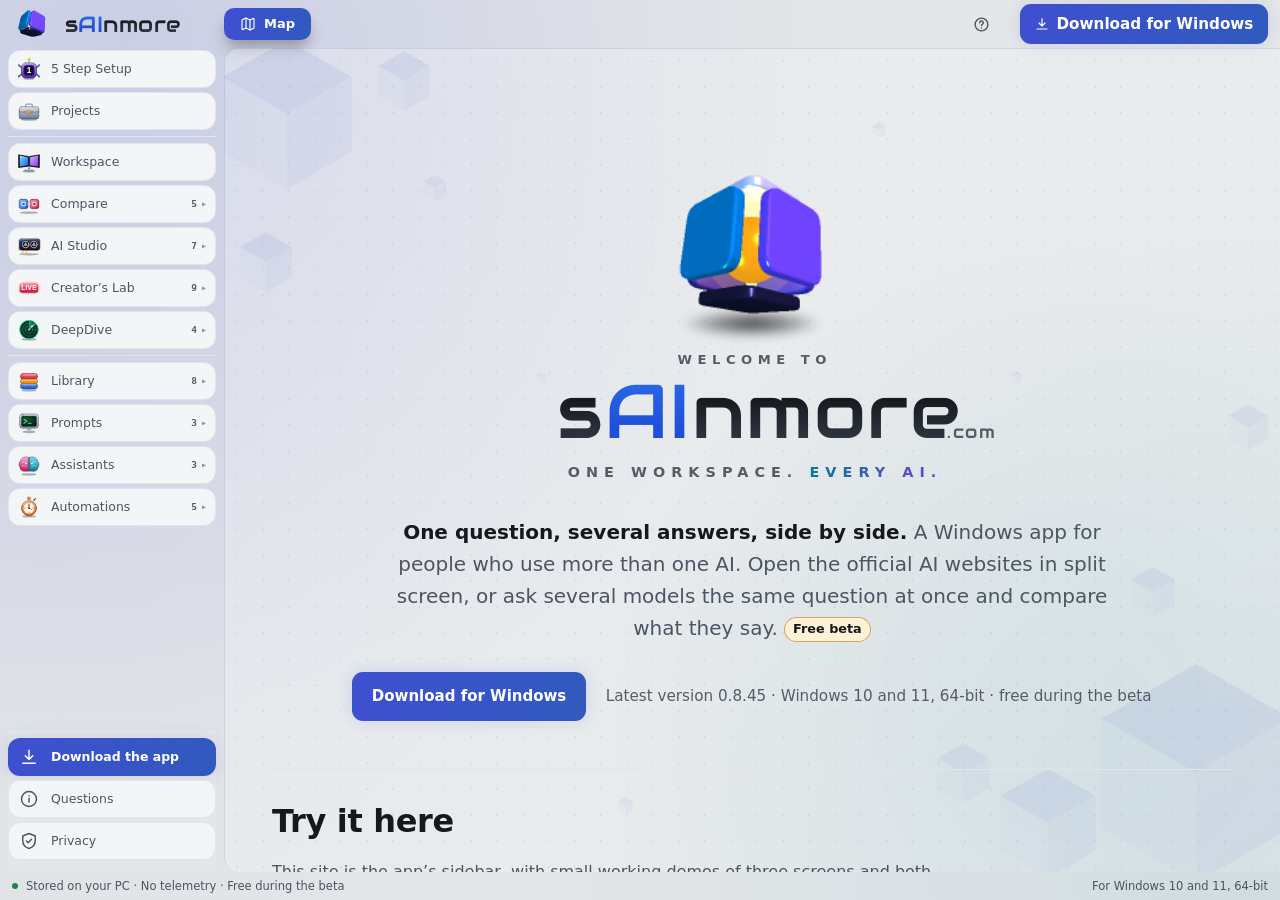
==== commit a66d7177: "Five 0.8.45 screenshots: the Standard, Manuscript, Neon and Dune theme pictures and Compare's "ready" ====
--- a/index.html
+++ b/index.html
@@ -25,6 +25,7 @@
 <!--
   FACTS USED ON THIS PAGE (check against the latest RELEASE-*.md before each release):
   - LOOK (2026-11-25, the user: “update with the new default look of the app”): the shell copies the app’s default look at tag v0.8.45 (components/sidebar/sidebarPalette.ts: violet in dark, worked out from Standard light’s colours in light; SidebarTree.tsx, constellationKit.ts, litStyle.ts, PartsList.tsx, Sidebar.tsx, placeParts.ts, Icon.tsx “map”). Places are cards, the open one white with its parts in a tree under it; build.js mirrors each screen’s parts list into the sidebar. Left out: the line’s wave animation, counts for places without parts here, the Menu and API Usage cards (the site’s Download, Questions and Privacy stand there), the bottom strip’s monitor.
+  - PICTURES (2026-11-25 evening, the app chat’s look-0845b, tag v0.8.45, fresh data folder, no key, nothing downloaded, all five looked at by me): the Standard, Manuscript, Neon and Dune theme pictures (first run, “Picked for you: qwen2.5:7b and qwen3.5:0.8b”) and Compare’s “ready on this PC” place, which at the tag is hidden while its model is in a box (LocalThird.tsx), so qwen3.5:0.8b was taken out of box 2 for it. They replace 0.8.44 pictures that showed llama3.2:1b. The four theme pictures were then redone the same evening (look-0845c, same tag and state) with the app’s own Logo animation set to Still, because the first set caught the logo mid-turn.
   - The version number is written in three places: next to both Download buttons (hero, and #download with the date) and in the file name in #download. Update all three on every release. The SmartScreen steps keep "…" on purpose.
   - Version described: 0.8.45 (PUBLISHED 2026-11-25 11:04:09 UTC in sainmore-releases, Latest, not a pre-release; checked on the API 2026-11-25: sAInmore-Setup-0.8.45.exe 157,467,763 bytes, sha256 74596f6c1a01581209fedda1e680a6c56e368a8b6979dc1a099a0d2e915438ff; tag v0.8.45 on 61db6b7f in the app repo. Text read at the tag (git diff v0.8.44..v0.8.45 of the UI files, 134 files): docs/FEATURES.md and features.ts (What’s New 0.8.45), the release notes on GitHub, the app chat’s 2026-11-25 11:05 entry, components/themes/list.ts, UiTheme.tsx, ThemeGallery.tsx, ThemeSoundPreview.tsx, shared/ui-themes.ts, components/dock/* (FloatingTabs.tsx, LayoutChoice.tsx, dockRules.ts, dock.css) with docs/FLOATING-TABS-CONTRACT.md, components/thispc/* (ThisPcSection.tsx, ThisPcPanel.tsx, thisPcModel.ts), shared/local-catalogue.ts, shared/ollama-pull.ts (the Qwen 3.5 starters), SetupPage.tsx, ProvidersSection.tsx, ModelPicker.tsx and Select.tsx (a list is as wide as its framed box, LIST_MIN 160), menuPlace.ts, menuLook.ts, menuKeys.ts, BrandDna.tsx, BrandPreview.tsx, shared/prices.ts, main/system-monitor/hardware-store.ts and main/providers/ollama-speed.ts (local-models.json; the speed check calls only Ollama’s address on this PC). privacy.ts is IDENTICAL at v0.8.44 and v0.8.45, so the app’s own privacy text did not change; the privacy page gets the release notes’ “What is new on your PC” (local-models.json, the speed check), which hardware-store.ts and ollama-speed.ts confirm, and the app’s newer wording on lines left out before sending (features.ts). The database stays at 35 (release notes; nothing under src/main/storage in the diff). NOT on the page, on purpose: Plus marks (the guide now marks AI Studio’s PDF, Word, Excel and PowerPoint as Plus; limits are off until payments exist, so the page still lists them without a label, and the user decides at this release), Gemini 2.5 prices (none are listed), Gemini Omni 1.1 (never named), the Welcome’s words (no change per WELCOME-0.8.45.md), pictures at that push (the 0.8.44 ones). PICTURES 0.8.45 (the app chat’s drop of 2026-11-25 15:35, folder _from-app/look-0845, all 19 looked at by me): the code at tag v0.8.45, a fresh scratch data folder, no key, no paid call. This PC and setup step 02 use INVENTED hardware, fed in by a throwaway patch in the render build that is in no commit (32 GB memory, 16 processors, an Example GPU with 12 GB, 412 GB free on D:), and their captions say so. The local models (llama3.2:1b, qwen2.5:7b, qwen3.5:0.8b) were really on the PC; Brand DNA uses a made-up bakery. The theme gallery is cut at 1820 of 2000 px so the Plus page name is not shown. The four older theme pictures and the rest are still the 0.8.44 ones (their only change is the version number in the bottom strip, per the app chat). Before it, 0.8.44 (PUBLISHED 2026-11-24 10:41:06 UTC in sainmore-releases, Latest, not a pre-release; checked on the API 2026-11-24 10:5x: sAInmore-Setup-0.8.44.exe 157,438,849 bytes, sha256 5e05760e0bf494c08871a90acc18925b4a4f6ed48019fd7d911f4e58b1c3ba23; tag v0.8.44 on 4955ec7e in the app repo; git diff 3cc89c85 v0.8.44 is docs only (docs/RELEASE-GATES.md and docs/release-evidence/RELEASE-0.8.44-EVIDENCE.md), nothing in src, build or package.json, so the text read at 3cc89c85 is the tag’s. API Usage’s parts are Keys &amp; models and Usage (placeParts.ts at the tag; the app chat corrected its 10:01 list at 10:42). The draft was first written before the tag existed, NOT PUBLISHED then (the app chat’s 2026-11-24 10:01 entry says it is being released; release/0.8.44 head 3cc89c85, no tag v0.8.44 yet; text read there: docs/FEATURES.md and features.ts (What’s New 0.8.44), WelcomeView.tsx, StatusBar.tsx, SystemMonitorCard.tsx, ModelPicker.tsx, Select.tsx (88 uses of <Select> and no visible native drop-down left; the four files that still say <select> hold a hidden mirror or a comment), LocalThird.tsx and CompareView.tsx, RailParts.tsx, SidebarStageIcon.tsx, ProjectsView.tsx, local-engine.ts and local-engine-system.ts (INSTALLER_WAIT_MS is 15 minutes; the certificate check and the held file), Tour.tsx, payment.ts. privacy.ts is identical at v0.8.43 and 3cc89c85, so the privacy page is unchanged; package.json is 0.8.44 and build/ is unchanged; src/main/storage is unchanged, so the database stays at 35.) Also in this push, version 0.8.43 (published 2026-11-24 01:32:55 UTC in sainmore-releases, Latest, not a pre-release; checked on the API 2026-11-24: sAInmore-Setup-0.8.43.exe 157,431,578 bytes, sha256 3ae6453c64365501aa0caeaaf267bce3e14ff9ebd0d99fd3dda392e3ddf76f93; tag v0.8.43 on d3f111ee in the app repo and git diff d3f111ee v0.8.43 is empty, so the text read at d3f111ee is the tag’s. Text read at d3f111ee: docs/FEATURES.md, features.ts (What’s New 0.8.43), privacy.ts, i18n.ts, WelcomeView.tsx, the first-run screens, setup-steps.ts, ModelPicker.tsx (the headings are sticky, A-173), InboxPart.tsx and SaveAsMenu.tsx (menu-place.ts), the Knowledge files. Data: database 34 to 35, one way; src/main/storage/sqlite.ts refuses a newer database with “install the latest version”. Names: Compare’s parts are Ask models, Workflows, My tests, Model rankings, Compare images; DeepDive’s first part is Analyse. The Menu row, the shortcut list and the Ctrl+K dialog still say “Search everything” at d3f111ee while the tour says “Find anything”: the site says Search everything. The pictures still show the OLD part names and the 0.8.42 sidebar: ask the app chat for ONE drop after the release if the user wants it. The DeepSeek sign-in line (Features, Add a service) follows the app’s main e9dc6095 (features.ts DEEPSEEK_SIGN_IN_NOTE, the audit’s A-179, word for word; app chat 2026-11-24 04:25), NOT the v0.8.43 tag, whose guide still says “solve it and it goes on”: the app says its new words are true for 0.8.43 too (its comment: reproduced on 0.8.42 in a clean window; the user solved the puzzle and sign-in still did not go on). The Library’s left-column sentence is the app’s own again: from 0.8.44 the Library’s column is the same card folded or open (the app chat’s 2026-11-24 10:01 entry; PartsList.tsx and the app’s main b911f0ea are in release/0.8.44). The 0.8.43 text said “With the sidebar open” because PartsList.tsx at v0.8.43 framed only the open-sidebar column; that qualifier is gone. Changed with the Welcome map at 0.8.44: the home map “Try it here” has 5 Step Setup and Projects first and draws no visible group headings, and the site’s sidebar draws a thin line between its groups instead of the words Main and Your things (WelcomeView.tsx at 3cc89c85 and Sidebar.tsx, which gives its groups only an aria-label). Not copied from 0.8.44: the Select component’s details (hidden native mirror, anchored list), the Welcome review notes (docs/welcome-review), WELCOME_CHECKED_FOR, and the Features guide’s old area names; a picture of the bottom bar’s hover tool tips (they name the processor and graphics card). PICTURES: all from the app chat’s 0.8.44 drop (look-0844, 35 PNGs from the app’s out/ at the code of tag v0.8.44, entry 2026-11-24 18:57; fresh data folder, no key, no paid call): the 22 re-renders replace the 0.8.42 ones under the same names, and new are the Welcome and its map, the folded rails, Projects, Compare’s third place (cut above the answers at 1340 of 2000 px, because three old answers sit under two model boxes), an open drop-down (the assistant list, no crop), the bottom bar (cut into a left and a right part), the Features page, the folded Library and the Approve and open menu. The Settings picture is cut at 1830 of 2000 px so the “sAInmore Plus” page name is not shown; the Settings → Voice drop-down picture (standard-dark-dropdown-open) is not used for the same reason (its Settings list also ends with that name). The Knowledge screen is not used (Plus text). The bottom bar shows the monitor on, calm readings and two green icons (Sync is off). Not copied: Workflows’ “Picked for you” wording and Marketplaces’ “you keep” wording (small screen texts), the Knowledge screen layout notes, and no picture of the Knowledge screen (a Plus line).)
   - Previously described: 0.8.42 (published 2026-11-23 01:28:45 UTC in sainmore-releases, Latest, not a pre-release, tag v0.8.42 on a62180f7; sAInmore-Setup-0.8.42.exe 157,378,135 bytes, sha256 0dff4da9321bb582db41bbcfad5e728cba46afac6688e81caa625d8360211568; checked on the API 2026-11-23 and in the app repo: the tag is a62180f7 and git diff a62180f7 v0.8.42 is empty, so the gate changed no UI, only the notes). Text read at a62180f7 = the tag (47 commits after v0.8.41): docs/FEATURES.md, features.ts (What’s New 0.8.42), privacy.ts, ModelPicker.tsx, the automations components (TryOut, RunSteps, Replay, CalendarPart, ConditionsBlock, RetryBlock, InboxPart, HistoryPart), PricesSection, firstRun.ts, setupText.ts, FeedbackView, preview-window.ts, and the app chat’s entry of 2026-11-23 01:13. My own checks: no added line in src/main, src/shared or src/preload has a URL or a network call (the new main code reads the PC’s hardware with Windows’ own reg tool, locally); privacy.ts gains the three sentences about retries, Try-out and Replay, and what a step was given and wrote. On the page: Quick | Pro (Appearance, Automations), the one model list, starter questions and the hint, 5 Step Setup (one model, the Ollama picker), Automations (Try-out, run detail, Replay, Calendar as a fifth part, Conditions, Retry, the reserve and price-list sentences, Not yet; Approve and open is NOT described, see below), the preview window line, the privacy page. Left out on purpose: the title bar’s logo 8 px from the left (the site’s header is not the app’s title bar), the Feedback screen itself, Settings → Prices (text only, no picture), the Welcome lines, the first-run chips’ exact starter texts. Download note: 0.8.42 makes no further change to the database (the app chat, data unchanged, database 34; src/main/storage/sqlite.ts is not in the src/main diff v0.8.41..v0.8.42, so MIGRATIONS stays at 36). The app chat answered on 2026-11-23 01:24: nothing in the UI changed since a62180f7; the PC line is accurate (reg.exe, two reg query calls, read once per run, in the Feedback report only with system details; privacy.ts does not say it yet, the app chat will add a line next version); Retry is Retry twice (1 minute, then 5) or Choose… 1 to 3 tries after the first, waits 1 to 30 minutes. Compare’s renamed parts (Ask models, My tests, Model rankings, Compare images) and the Hairline sub-tabs are NOT in 0.8.42: keep the old names. Wording: the model list’s company headings are described as the published release notes say it (shown again when you arrow up to a company’s first model), not as the in-app Features text says (stays in view as you scroll; the app chat says that text is wrong and fixes it next version). Pictures: the 12 re-renders and 11 new ones are the app chat’s drop of 2026-11-23 (_from-app\look-0842\, app at a62180f7, Standard dark except the three themed Compare pictures, fresh scratch data, no key, no paid call; the example-* models are two local stand-in programs, the answers in Compare are written text, the Automations texts were written by the local models qwen2.5:7b and llama3.2:1b), kept whole (the bottom strip only says Stored on this PC · No telemetry). NOT used: standard-dark-knowledge (it prints “Search by meaning needs Plus”, and Plus labels stay off the site until the user says so) and the Approve and open menu (clipped by its Inbox card in 0.8.42, app chat 02:24: do not describe it; the Inbox picture shows only the closed button). The Settings picture is cropped at 1838 of its 2000 px (made by me, the drop is untouched) so that the “SAINMORE / sAInmore Plus” page name at the bottom of its left list is not shown; the earlier live Settings picture did not show it either.
@@ -257,12 +258,12 @@
     </ul>
   <figure class="real looks-fig">
     <div class="looks-grid">
-      <a class="zoom" href="img/look-compare-ask-full.webp" title="Standard, dark: open full size"><img class="shot" src="img/looks-standard-dark-900.webp" width="900" height="600" loading="lazy" alt="Compare’s Ask part in the Standard theme, dark: a black-violet sidebar with glossy place pictures, cards with a lit tab, the “Start from a goal” row above two model boxes, and the question box."><span class="look-name">Standard (dark)</span></a>
-      <a class="zoom" href="img/looks-manuscript-light-full.webp" title="Manuscript, light: open full size"><img class="shot" src="img/looks-manuscript-light-900.webp" width="900" height="600" loading="lazy" alt="Compare’s Ask part in the Manuscript theme, light: a cream page with a red Map button and a red lit part, the “Start from a goal” row above two model boxes, and the question box."><span class="look-name">Manuscript (light)</span></a>
-      <a class="zoom" href="img/looks-neon-dark-full.webp" title="Neon, dark: open full size"><img class="shot" src="img/looks-neon-dark-900.webp" width="900" height="600" loading="lazy" alt="Compare’s Ask part in the Neon theme, dark: a deep indigo page with violet edges and a violet lit part, the “Start from a goal” row above two model boxes, and the question box."><span class="look-name">Neon (dark)</span></a>
-      <a class="zoom" href="img/looks-dune-light-full.webp" title="Dune, light: open full size"><img class="shot" src="img/looks-dune-light-900.webp" width="900" height="600" loading="lazy" alt="Compare’s Ask part in the Dune theme, light: a sand-coloured page with a rust-red Map button and lit part, the “Start from a goal” row above two model boxes, and the question box."><span class="look-name">Dune (light)</span></a>
-    </div>
-    <figcaption>The same screen, Compare’s Ask part, in four of the app’s themes: the card look takes its colours from the theme you pick. The two models in the boxes (qwen2.5:7b and llama3.2:1b) are free ones the app picked on the PC the screenshots were made on. Click one to open it full size.</figcaption>
+      <a class="zoom" href="img/look-compare-ask-full.webp" title="Standard, dark: open full size"><img class="shot" src="img/looks-standard-dark-900.webp" width="900" height="600" loading="lazy" alt="Compare’s Ask models part in the Standard theme, dark: a black-violet sidebar with glossy place pictures, cards with a lit tab, the “Start from a goal” row above two model boxes, and the question box."><span class="look-name">Standard (dark)</span></a>
+      <a class="zoom" href="img/looks-manuscript-light-full.webp" title="Manuscript, light: open full size"><img class="shot" src="img/looks-manuscript-light-900.webp" width="900" height="600" loading="lazy" alt="Compare’s Ask models part in the Manuscript theme, light: a cream page with a red Map button and a red lit part, the “Start from a goal” row above two model boxes, and the question box."><span class="look-name">Manuscript (light)</span></a>
+      <a class="zoom" href="img/looks-neon-dark-full.webp" title="Neon, dark: open full size"><img class="shot" src="img/looks-neon-dark-900.webp" width="900" height="600" loading="lazy" alt="Compare’s Ask models part in the Neon theme, dark: a deep indigo page with violet edges and a violet lit part, the “Start from a goal” row above two model boxes, and the question box."><span class="look-name">Neon (dark)</span></a>
+      <a class="zoom" href="img/looks-dune-light-full.webp" title="Dune, light: open full size"><img class="shot" src="img/looks-dune-light-900.webp" width="900" height="600" loading="lazy" alt="Compare’s Ask models part in the Dune theme, light: a sand-coloured page with a rust-red Map button and lit part, the “Start from a goal” row above two model boxes, and the question box."><span class="look-name">Dune (light)</span></a>
+    </div>
+    <figcaption>The same screen, Compare’s Ask models part, in four of the app’s themes: the card look takes its colours from the theme you pick. The two models in the boxes (qwen2.5:7b and qwen3.5:0.8b) are free ones the app picked on the PC the screenshots were made on. Click one to open it full size.</figcaption>
   </figure>
   <figure class="real looks-fig">
     <div class="looks-grid">
@@ -561,8 +562,8 @@
     <figcaption>While the free AI engine is being made ready, a dashed third place reads “A third: the AI on this PC” with its progress. Here the model was already on this PC, so it says “Getting the model” with no percentage; a first set-up shows the engine and then the model with a percentage. The picture is cut above the answers.</figcaption>
   </figure>
   <figure class="real">
-    <a class="zoom" href="img/look-third-ready-full.webp" title="Open full size"><img class="shot" src="img/look-third-ready-1200.webp" srcset="img/look-third-ready-1200.webp 1200w, img/look-third-ready-2000.webp 2000w" sizes="(min-width: 72rem) 56rem, 100vw" width="1200" height="536" loading="lazy" alt="The same part of Compare when the model is ready: a place reading “llama3.2:1b is ready on this PC” with a button, Add it to this comparison, beside the two model boxes and Add model."></a>
-    <figcaption>When it is ready the place says so, and “Add it to this comparison” puts the model in a box.</figcaption>
+    <a class="zoom" href="img/look-third-ready-full.webp" title="Open full size"><img class="shot" src="img/look-third-ready-1200.webp" srcset="img/look-third-ready-1200.webp 1200w, img/look-third-ready-2000.webp 2000w" sizes="(min-width: 72rem) 56rem, 100vw" width="1200" height="549" loading="lazy" alt="The same part of Compare when the model is ready, on a first run: one model box (qwen2.5:7b), a place reading “qwen3.5:0.8b is ready on this PC” with a button, Add it to this comparison, and Add model. Below are the question box, three sample questions and the Send button."></a>
+    <figcaption>When it is ready the place says so, and “Add it to this comparison” puts the model in a box. This picture is from a first run in 0.8.45: qwen3.5:0.8b had been picked for the second box and was taken out, because the place only shows while its model is in no box.</figcaption>
   </figure>
   <p class="get"><a class="btn small" href="#download">Download the app</a></p>
   </div>
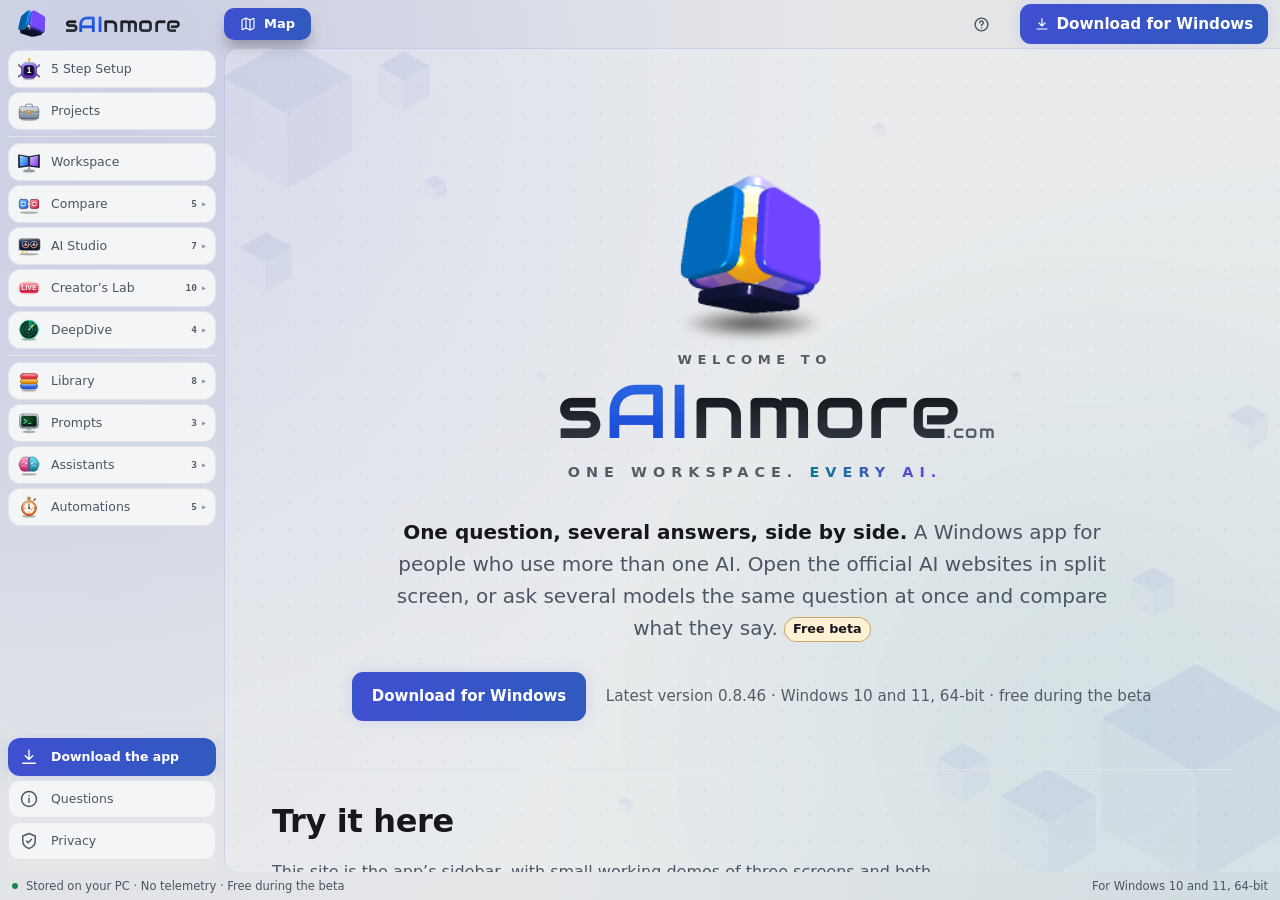
==== commit eefe8c12: "sAInmore 0.8.46 on the site: Sound Studio, Device pack, Try it the other way, LM Studio and update c" ====
--- a/index.html
+++ b/index.html
@@ -27,7 +27,8 @@
   - LOOK (2026-11-25, the user: “update with the new default look of the app”): the shell copies the app’s default look at tag v0.8.45 (components/sidebar/sidebarPalette.ts: violet in dark, worked out from Standard light’s colours in light; SidebarTree.tsx, constellationKit.ts, litStyle.ts, PartsList.tsx, Sidebar.tsx, placeParts.ts, Icon.tsx “map”). Places are cards, the open one white with its parts in a tree under it; build.js mirrors each screen’s parts list into the sidebar. Left out: the line’s wave animation, counts for places without parts here, the Menu and API Usage cards (the site’s Download, Questions and Privacy stand there), the bottom strip’s monitor.
   - PICTURES (2026-11-25 evening, the app chat’s look-0845b, tag v0.8.45, fresh data folder, no key, nothing downloaded, all five looked at by me): the Standard, Manuscript, Neon and Dune theme pictures (first run, “Picked for you: qwen2.5:7b and qwen3.5:0.8b”) and Compare’s “ready on this PC” place, which at the tag is hidden while its model is in a box (LocalThird.tsx), so qwen3.5:0.8b was taken out of box 2 for it. They replace 0.8.44 pictures that showed llama3.2:1b. The four theme pictures were then redone the same evening (look-0845c, same tag and state) with the app’s own Logo animation set to Still, because the first set caught the logo mid-turn.
   - The version number is written in three places: next to both Download buttons (hero, and #download with the date) and in the file name in #download. Update all three on every release. The SmartScreen steps keep "…" on purpose.
-  - Version described: 0.8.45 (PUBLISHED 2026-11-25 11:04:09 UTC in sainmore-releases, Latest, not a pre-release; checked on the API 2026-11-25: sAInmore-Setup-0.8.45.exe 157,467,763 bytes, sha256 74596f6c1a01581209fedda1e680a6c56e368a8b6979dc1a099a0d2e915438ff; tag v0.8.45 on 61db6b7f in the app repo. Text read at the tag (git diff v0.8.44..v0.8.45 of the UI files, 134 files): docs/FEATURES.md and features.ts (What’s New 0.8.45), the release notes on GitHub, the app chat’s 2026-11-25 11:05 entry, components/themes/list.ts, UiTheme.tsx, ThemeGallery.tsx, ThemeSoundPreview.tsx, shared/ui-themes.ts, components/dock/* (FloatingTabs.tsx, LayoutChoice.tsx, dockRules.ts, dock.css) with docs/FLOATING-TABS-CONTRACT.md, components/thispc/* (ThisPcSection.tsx, ThisPcPanel.tsx, thisPcModel.ts), shared/local-catalogue.ts, shared/ollama-pull.ts (the Qwen 3.5 starters), SetupPage.tsx, ProvidersSection.tsx, ModelPicker.tsx and Select.tsx (a list is as wide as its framed box, LIST_MIN 160), menuPlace.ts, menuLook.ts, menuKeys.ts, BrandDna.tsx, BrandPreview.tsx, shared/prices.ts, main/system-monitor/hardware-store.ts and main/providers/ollama-speed.ts (local-models.json; the speed check calls only Ollama’s address on this PC). privacy.ts is IDENTICAL at v0.8.44 and v0.8.45, so the app’s own privacy text did not change; the privacy page gets the release notes’ “What is new on your PC” (local-models.json, the speed check), which hardware-store.ts and ollama-speed.ts confirm, and the app’s newer wording on lines left out before sending (features.ts). The database stays at 35 (release notes; nothing under src/main/storage in the diff). NOT on the page, on purpose: Plus marks (the guide now marks AI Studio’s PDF, Word, Excel and PowerPoint as Plus; limits are off until payments exist, so the page still lists them without a label, and the user decides at this release), Gemini 2.5 prices (none are listed), Gemini Omni 1.1 (never named), the Welcome’s words (no change per WELCOME-0.8.45.md), pictures at that push (the 0.8.44 ones). PICTURES 0.8.45 (the app chat’s drop of 2026-11-25 15:35, folder _from-app/look-0845, all 19 looked at by me): the code at tag v0.8.45, a fresh scratch data folder, no key, no paid call. This PC and setup step 02 use INVENTED hardware, fed in by a throwaway patch in the render build that is in no commit (32 GB memory, 16 processors, an Example GPU with 12 GB, 412 GB free on D:), and their captions say so. The local models (llama3.2:1b, qwen2.5:7b, qwen3.5:0.8b) were really on the PC; Brand DNA uses a made-up bakery. The theme gallery is cut at 1820 of 2000 px so the Plus page name is not shown. The four older theme pictures and the rest are still the 0.8.44 ones (their only change is the version number in the bottom strip, per the app chat). Before it, 0.8.44 (PUBLISHED 2026-11-24 10:41:06 UTC in sainmore-releases, Latest, not a pre-release; checked on the API 2026-11-24 10:5x: sAInmore-Setup-0.8.44.exe 157,438,849 bytes, sha256 5e05760e0bf494c08871a90acc18925b4a4f6ed48019fd7d911f4e58b1c3ba23; tag v0.8.44 on 4955ec7e in the app repo; git diff 3cc89c85 v0.8.44 is docs only (docs/RELEASE-GATES.md and docs/release-evidence/RELEASE-0.8.44-EVIDENCE.md), nothing in src, build or package.json, so the text read at 3cc89c85 is the tag’s. API Usage’s parts are Keys &amp; models and Usage (placeParts.ts at the tag; the app chat corrected its 10:01 list at 10:42). The draft was first written before the tag existed, NOT PUBLISHED then (the app chat’s 2026-11-24 10:01 entry says it is being released; release/0.8.44 head 3cc89c85, no tag v0.8.44 yet; text read there: docs/FEATURES.md and features.ts (What’s New 0.8.44), WelcomeView.tsx, StatusBar.tsx, SystemMonitorCard.tsx, ModelPicker.tsx, Select.tsx (88 uses of <Select> and no visible native drop-down left; the four files that still say <select> hold a hidden mirror or a comment), LocalThird.tsx and CompareView.tsx, RailParts.tsx, SidebarStageIcon.tsx, ProjectsView.tsx, local-engine.ts and local-engine-system.ts (INSTALLER_WAIT_MS is 15 minutes; the certificate check and the held file), Tour.tsx, payment.ts. privacy.ts is identical at v0.8.43 and 3cc89c85, so the privacy page is unchanged; package.json is 0.8.44 and build/ is unchanged; src/main/storage is unchanged, so the database stays at 35.) Also in this push, version 0.8.43 (published 2026-11-24 01:32:55 UTC in sainmore-releases, Latest, not a pre-release; checked on the API 2026-11-24: sAInmore-Setup-0.8.43.exe 157,431,578 bytes, sha256 3ae6453c64365501aa0caeaaf267bce3e14ff9ebd0d99fd3dda392e3ddf76f93; tag v0.8.43 on d3f111ee in the app repo and git diff d3f111ee v0.8.43 is empty, so the text read at d3f111ee is the tag’s. Text read at d3f111ee: docs/FEATURES.md, features.ts (What’s New 0.8.43), privacy.ts, i18n.ts, WelcomeView.tsx, the first-run screens, setup-steps.ts, ModelPicker.tsx (the headings are sticky, A-173), InboxPart.tsx and SaveAsMenu.tsx (menu-place.ts), the Knowledge files. Data: database 34 to 35, one way; src/main/storage/sqlite.ts refuses a newer database with “install the latest version”. Names: Compare’s parts are Ask models, Workflows, My tests, Model rankings, Compare images; DeepDive’s first part is Analyse. The Menu row, the shortcut list and the Ctrl+K dialog still say “Search everything” at d3f111ee while the tour says “Find anything”: the site says Search everything. The pictures still show the OLD part names and the 0.8.42 sidebar: ask the app chat for ONE drop after the release if the user wants it. The DeepSeek sign-in line (Features, Add a service) follows the app’s main e9dc6095 (features.ts DEEPSEEK_SIGN_IN_NOTE, the audit’s A-179, word for word; app chat 2026-11-24 04:25), NOT the v0.8.43 tag, whose guide still says “solve it and it goes on”: the app says its new words are true for 0.8.43 too (its comment: reproduced on 0.8.42 in a clean window; the user solved the puzzle and sign-in still did not go on). The Library’s left-column sentence is the app’s own again: from 0.8.44 the Library’s column is the same card folded or open (the app chat’s 2026-11-24 10:01 entry; PartsList.tsx and the app’s main b911f0ea are in release/0.8.44). The 0.8.43 text said “With the sidebar open” because PartsList.tsx at v0.8.43 framed only the open-sidebar column; that qualifier is gone. Changed with the Welcome map at 0.8.44: the home map “Try it here” has 5 Step Setup and Projects first and draws no visible group headings, and the site’s sidebar draws a thin line between its groups instead of the words Main and Your things (WelcomeView.tsx at 3cc89c85 and Sidebar.tsx, which gives its groups only an aria-label). Not copied from 0.8.44: the Select component’s details (hidden native mirror, anchored list), the Welcome review notes (docs/welcome-review), WELCOME_CHECKED_FOR, and the Features guide’s old area names; a picture of the bottom bar’s hover tool tips (they name the processor and graphics card). PICTURES: all from the app chat’s 0.8.44 drop (look-0844, 35 PNGs from the app’s out/ at the code of tag v0.8.44, entry 2026-11-24 18:57; fresh data folder, no key, no paid call): the 22 re-renders replace the 0.8.42 ones under the same names, and new are the Welcome and its map, the folded rails, Projects, Compare’s third place (cut above the answers at 1340 of 2000 px, because three old answers sit under two model boxes), an open drop-down (the assistant list, no crop), the bottom bar (cut into a left and a right part), the Features page, the folded Library and the Approve and open menu. The Settings picture is cut at 1830 of 2000 px so the “sAInmore Plus” page name is not shown; the Settings → Voice drop-down picture (standard-dark-dropdown-open) is not used for the same reason (its Settings list also ends with that name). The Knowledge screen is not used (Plus text). The bottom bar shows the monitor on, calm readings and two green icons (Sync is off). Not copied: Workflows’ “Picked for you” wording and Marketplaces’ “you keep” wording (small screen texts), the Knowledge screen layout notes, and no picture of the Knowledge screen (a Plus line).)
+  - Version described: 0.8.46 (PUBLISHED 2026-11-27 08:49:30 UTC in sainmore-releases, Latest, not a pre-release; checked on the API 2026-11-27: sAInmore-Setup-0.8.46.exe 157,694,677 bytes, sha256 48192e3660e8922704990e51c6e3803f308f0a9d73f9ebd64ed9ecdb90606fc6; tag v0.8.46 on ba5ee964 in the app repo. Text read at the tag (git diff v0.8.45..v0.8.46): docs/FEATURES.md, features.ts (What’s New 0.8.46), privacy.ts (HARDWARE_LINE, LMSTUDIO_ENGINE_LINE, LOCAL_UPDATES_LINE), placeParts.ts (Sound Studio; Device pack, the tenth Creator’s Lab part), Icon.tsx (devices), WelcomeView.tsx, i18n.ts (about.create), CompareView.tsx, the release notes on GitHub and the app chat’s 2026-11-27 08:51 entry. Data: database 35 to 36, one way (release notes; sqlite.ts keeps a safety copy). NOT on the page, on purpose: provider list prices for Sound Studio, untried-with-real-keys claims, Plus marks, the Heading and button fixes listed under Smaller fixes, DeepDive pictures. The pictures are still the 0.8.45 ones; the 0.8.46 ones were requested from the app chat the same morning.
+  - Previously described: 0.8.45 (PUBLISHED 2026-11-25 11:04:09 UTC in sainmore-releases, Latest, not a pre-release; checked on the API 2026-11-25: sAInmore-Setup-0.8.45.exe 157,467,763 bytes, sha256 74596f6c1a01581209fedda1e680a6c56e368a8b6979dc1a099a0d2e915438ff; tag v0.8.45 on 61db6b7f in the app repo. Text read at the tag (git diff v0.8.44..v0.8.45 of the UI files, 134 files): docs/FEATURES.md and features.ts (What’s New 0.8.45), the release notes on GitHub, the app chat’s 2026-11-25 11:05 entry, components/themes/list.ts, UiTheme.tsx, ThemeGallery.tsx, ThemeSoundPreview.tsx, shared/ui-themes.ts, components/dock/* (FloatingTabs.tsx, LayoutChoice.tsx, dockRules.ts, dock.css) with docs/FLOATING-TABS-CONTRACT.md, components/thispc/* (ThisPcSection.tsx, ThisPcPanel.tsx, thisPcModel.ts), shared/local-catalogue.ts, shared/ollama-pull.ts (the Qwen 3.5 starters), SetupPage.tsx, ProvidersSection.tsx, ModelPicker.tsx and Select.tsx (a list is as wide as its framed box, LIST_MIN 160), menuPlace.ts, menuLook.ts, menuKeys.ts, BrandDna.tsx, BrandPreview.tsx, shared/prices.ts, main/system-monitor/hardware-store.ts and main/providers/ollama-speed.ts (local-models.json; the speed check calls only Ollama’s address on this PC). privacy.ts is IDENTICAL at v0.8.44 and v0.8.45, so the app’s own privacy text did not change; the privacy page gets the release notes’ “What is new on your PC” (local-models.json, the speed check), which hardware-store.ts and ollama-speed.ts confirm, and the app’s newer wording on lines left out before sending (features.ts). The database stays at 35 (release notes; nothing under src/main/storage in the diff). NOT on the page, on purpose: Plus marks (the guide now marks AI Studio’s PDF, Word, Excel and PowerPoint as Plus; limits are off until payments exist, so the page still lists them without a label, and the user decides at this release), Gemini 2.5 prices (none are listed), Gemini Omni 1.1 (never named), the Welcome’s words (no change per WELCOME-0.8.45.md), pictures at that push (the 0.8.44 ones). PICTURES 0.8.45 (the app chat’s drop of 2026-11-25 15:35, folder _from-app/look-0845, all 19 looked at by me): the code at tag v0.8.45, a fresh scratch data folder, no key, no paid call. This PC and setup step 02 use INVENTED hardware, fed in by a throwaway patch in the render build that is in no commit (32 GB memory, 16 processors, an Example GPU with 12 GB, 412 GB free on D:), and their captions say so. The local models (llama3.2:1b, qwen2.5:7b, qwen3.5:0.8b) were really on the PC; Brand DNA uses a made-up bakery. The theme gallery is cut at 1820 of 2000 px so the Plus page name is not shown. The four older theme pictures and the rest are still the 0.8.44 ones (their only change is the version number in the bottom strip, per the app chat). Before it, 0.8.44 (PUBLISHED 2026-11-24 10:41:06 UTC in sainmore-releases, Latest, not a pre-release; checked on the API 2026-11-24 10:5x: sAInmore-Setup-0.8.44.exe 157,438,849 bytes, sha256 5e05760e0bf494c08871a90acc18925b4a4f6ed48019fd7d911f4e58b1c3ba23; tag v0.8.44 on 4955ec7e in the app repo; git diff 3cc89c85 v0.8.44 is docs only (docs/RELEASE-GATES.md and docs/release-evidence/RELEASE-0.8.44-EVIDENCE.md), nothing in src, build or package.json, so the text read at 3cc89c85 is the tag’s. API Usage’s parts are Keys &amp; models and Usage (placeParts.ts at the tag; the app chat corrected its 10:01 list at 10:42). The draft was first written before the tag existed, NOT PUBLISHED then (the app chat’s 2026-11-24 10:01 entry says it is being released; release/0.8.44 head 3cc89c85, no tag v0.8.44 yet; text read there: docs/FEATURES.md and features.ts (What’s New 0.8.44), WelcomeView.tsx, StatusBar.tsx, SystemMonitorCard.tsx, ModelPicker.tsx, Select.tsx (88 uses of <Select> and no visible native drop-down left; the four files that still say <select> hold a hidden mirror or a comment), LocalThird.tsx and CompareView.tsx, RailParts.tsx, SidebarStageIcon.tsx, ProjectsView.tsx, local-engine.ts and local-engine-system.ts (INSTALLER_WAIT_MS is 15 minutes; the certificate check and the held file), Tour.tsx, payment.ts. privacy.ts is identical at v0.8.43 and 3cc89c85, so the privacy page is unchanged; package.json is 0.8.44 and build/ is unchanged; src/main/storage is unchanged, so the database stays at 35.) Also in this push, version 0.8.43 (published 2026-11-24 01:32:55 UTC in sainmore-releases, Latest, not a pre-release; checked on the API 2026-11-24: sAInmore-Setup-0.8.43.exe 157,431,578 bytes, sha256 3ae6453c64365501aa0caeaaf267bce3e14ff9ebd0d99fd3dda392e3ddf76f93; tag v0.8.43 on d3f111ee in the app repo and git diff d3f111ee v0.8.43 is empty, so the text read at d3f111ee is the tag’s. Text read at d3f111ee: docs/FEATURES.md, features.ts (What’s New 0.8.43), privacy.ts, i18n.ts, WelcomeView.tsx, the first-run screens, setup-steps.ts, ModelPicker.tsx (the headings are sticky, A-173), InboxPart.tsx and SaveAsMenu.tsx (menu-place.ts), the Knowledge files. Data: database 34 to 35, one way; src/main/storage/sqlite.ts refuses a newer database with “install the latest version”. Names: Compare’s parts are Ask models, Workflows, My tests, Model rankings, Compare images; DeepDive’s first part is Analyse. The Menu row, the shortcut list and the Ctrl+K dialog still say “Search everything” at d3f111ee while the tour says “Find anything”: the site says Search everything. The pictures still show the OLD part names and the 0.8.42 sidebar: ask the app chat for ONE drop after the release if the user wants it. The DeepSeek sign-in line (Features, Add a service) follows the app’s main e9dc6095 (features.ts DEEPSEEK_SIGN_IN_NOTE, the audit’s A-179, word for word; app chat 2026-11-24 04:25), NOT the v0.8.43 tag, whose guide still says “solve it and it goes on”: the app says its new words are true for 0.8.43 too (its comment: reproduced on 0.8.42 in a clean window; the user solved the puzzle and sign-in still did not go on). The Library’s left-column sentence is the app’s own again: from 0.8.44 the Library’s column is the same card folded or open (the app chat’s 2026-11-24 10:01 entry; PartsList.tsx and the app’s main b911f0ea are in release/0.8.44). The 0.8.43 text said “With the sidebar open” because PartsList.tsx at v0.8.43 framed only the open-sidebar column; that qualifier is gone. Changed with the Welcome map at 0.8.44: the home map “Try it here” has 5 Step Setup and Projects first and draws no visible group headings, and the site’s sidebar draws a thin line between its groups instead of the words Main and Your things (WelcomeView.tsx at 3cc89c85 and Sidebar.tsx, which gives its groups only an aria-label). Not copied from 0.8.44: the Select component’s details (hidden native mirror, anchored list), the Welcome review notes (docs/welcome-review), WELCOME_CHECKED_FOR, and the Features guide’s old area names; a picture of the bottom bar’s hover tool tips (they name the processor and graphics card). PICTURES: all from the app chat’s 0.8.44 drop (look-0844, 35 PNGs from the app’s out/ at the code of tag v0.8.44, entry 2026-11-24 18:57; fresh data folder, no key, no paid call): the 22 re-renders replace the 0.8.42 ones under the same names, and new are the Welcome and its map, the folded rails, Projects, Compare’s third place (cut above the answers at 1340 of 2000 px, because three old answers sit under two model boxes), an open drop-down (the assistant list, no crop), the bottom bar (cut into a left and a right part), the Features page, the folded Library and the Approve and open menu. The Settings picture is cut at 1830 of 2000 px so the “sAInmore Plus” page name is not shown; the Settings → Voice drop-down picture (standard-dark-dropdown-open) is not used for the same reason (its Settings list also ends with that name). The Knowledge screen is not used (Plus text). The bottom bar shows the monitor on, calm readings and two green icons (Sync is off). Not copied: Workflows’ “Picked for you” wording and Marketplaces’ “you keep” wording (small screen texts), the Knowledge screen layout notes, and no picture of the Knowledge screen (a Plus line).)
   - Previously described: 0.8.42 (published 2026-11-23 01:28:45 UTC in sainmore-releases, Latest, not a pre-release, tag v0.8.42 on a62180f7; sAInmore-Setup-0.8.42.exe 157,378,135 bytes, sha256 0dff4da9321bb582db41bbcfad5e728cba46afac6688e81caa625d8360211568; checked on the API 2026-11-23 and in the app repo: the tag is a62180f7 and git diff a62180f7 v0.8.42 is empty, so the gate changed no UI, only the notes). Text read at a62180f7 = the tag (47 commits after v0.8.41): docs/FEATURES.md, features.ts (What’s New 0.8.42), privacy.ts, ModelPicker.tsx, the automations components (TryOut, RunSteps, Replay, CalendarPart, ConditionsBlock, RetryBlock, InboxPart, HistoryPart), PricesSection, firstRun.ts, setupText.ts, FeedbackView, preview-window.ts, and the app chat’s entry of 2026-11-23 01:13. My own checks: no added line in src/main, src/shared or src/preload has a URL or a network call (the new main code reads the PC’s hardware with Windows’ own reg tool, locally); privacy.ts gains the three sentences about retries, Try-out and Replay, and what a step was given and wrote. On the page: Quick | Pro (Appearance, Automations), the one model list, starter questions and the hint, 5 Step Setup (one model, the Ollama picker), Automations (Try-out, run detail, Replay, Calendar as a fifth part, Conditions, Retry, the reserve and price-list sentences, Not yet; Approve and open is NOT described, see below), the preview window line, the privacy page. Left out on purpose: the title bar’s logo 8 px from the left (the site’s header is not the app’s title bar), the Feedback screen itself, Settings → Prices (text only, no picture), the Welcome lines, the first-run chips’ exact starter texts. Download note: 0.8.42 makes no further change to the database (the app chat, data unchanged, database 34; src/main/storage/sqlite.ts is not in the src/main diff v0.8.41..v0.8.42, so MIGRATIONS stays at 36). The app chat answered on 2026-11-23 01:24: nothing in the UI changed since a62180f7; the PC line is accurate (reg.exe, two reg query calls, read once per run, in the Feedback report only with system details; privacy.ts does not say it yet, the app chat will add a line next version); Retry is Retry twice (1 minute, then 5) or Choose… 1 to 3 tries after the first, waits 1 to 30 minutes. Compare’s renamed parts (Ask models, My tests, Model rankings, Compare images) and the Hairline sub-tabs are NOT in 0.8.42: keep the old names. Wording: the model list’s company headings are described as the published release notes say it (shown again when you arrow up to a company’s first model), not as the in-app Features text says (stays in view as you scroll; the app chat says that text is wrong and fixes it next version). Pictures: the 12 re-renders and 11 new ones are the app chat’s drop of 2026-11-23 (_from-app\look-0842\, app at a62180f7, Standard dark except the three themed Compare pictures, fresh scratch data, no key, no paid call; the example-* models are two local stand-in programs, the answers in Compare are written text, the Automations texts were written by the local models qwen2.5:7b and llama3.2:1b), kept whole (the bottom strip only says Stored on this PC · No telemetry). NOT used: standard-dark-knowledge (it prints “Search by meaning needs Plus”, and Plus labels stay off the site until the user says so) and the Approve and open menu (clipped by its Inbox card in 0.8.42, app chat 02:24: do not describe it; the Inbox picture shows only the closed button). The Settings picture is cropped at 1838 of its 2000 px (made by me, the drop is untouched) so that the “SAINMORE / sAInmore Plus” page name at the bottom of its left list is not shown; the earlier live Settings picture did not show it either.
   - Previous version described: 0.8.41 (published 2026-11-22 00:22:49 UTC in sainmore-releases, Latest, not a pre-release, tag v0.8.41 on ccb1a98; sAInmore-Setup-0.8.41.exe 157,344,295 bytes, sha256 0ccbdb178fc0ec551989c36c3ea0ffdafe88fc83b4da34e1b121f21aff9f9e05; checked on the API 2026-11-22 and in the app repo). Text read at release/0.8.41 = ccb1a98, which is the tag, so nothing came after it: docs/FEATURES.md, features.ts (What’s New 0.8.41), placeParts.ts, WelcomeView.tsx, privacy.ts, and the app chat’s entries of 2026-11-22 00:20 and 00:35 (no UI change since 00:20; data unchanged, database 34). My own checks: no added line in src/main, src/shared or src/preload has a URL or a network call; MIGRATIONS in sqlite.ts still has 36 entries; privacy.ts gains the sentence about Knowledge, Automations and Describe it. On the page: Automations has a fourth part, Templates (after History), the Describe it box, “N Pro rules are on” in Easy, Automations in the Create and sell start, the Settings pages are named as in the app (Appearance → Pro → Sidebar), the privacy page says what Describe it sends. Download note: 0.8.41 makes no further change to the database. This text contains everything described for 0.8.40 (published 2026-11-21 22:48 UTC, tag on ba636ab). The pictures are still the 0.8.39 ones; their sidebars show the old Tools group and no Automations.
   - Previous version described: 0.8.40 (published 2026-11-21 22:48:02 UTC in sainmore-releases, Latest, not a pre-release, tag v0.8.40 on ba636ab; sAInmore-Setup-0.8.40.exe 157,334,412 bytes, sha256 78b4aaff3b2989d0608d75b6027737fddcd8ef27e26ea22a00851501b6f6e67c; checked on the API 2026-11-21 and in the app repo). Text read first at release/0.8.40 = 4456233 and again at the tag: only three text changes came after it (docs/FEATURES.md and features.ts: Knowledge stays on this PC and is never synced, even with Sync on; Remove Knowledge and removing a collection forget what was sent; automation runs never read online-only OneDrive files). Sources: docs/FEATURES.md, features.ts (What’s New 0.8.40, 7 items), views.ts, placeParts.ts, placeDrawings.ts, Icon.tsx, WelcomeView.tsx, and the app chat’s entries of 2026-11-21 21:27 and 22:49, and its corrected release notes. Automations and Knowledge wording follows src/shared/privacy.ts on the app’s main (54fa4c1, not released; app chat entry 2026-11-21 23:25, the audit’s A-150): each time an automation runs it sends its task and the new files it reads to the model you chose for it and posts nothing; with Knowledge on, the passages of your unlocked collections that match your question go to the model you asked, and a locked collection never goes to a cloud model. My own checks: src/shared/privacy.ts is identical to v0.8.39 and to 4456233; no added line in src/main, src/shared or src/preload has a URL or a network call; MIGRATIONS in src/main/storage/sqlite.ts has 36 entries against 33 at v0.8.39 (schema 31 to 34, as the app chat says); the safety copy before a migration is in sqlite.ts. On the page: the Tools group is gone (Summarise and Translate are parts of DeepDive, the old links #summarise and #translate open DeepDive), Automations is a new place after Assistants (no shortcut; parts My automations, Inbox, History), the Library has Explorer and Context groups with Knowledge in Context, the Knowledge chip and What was sent in Compare, the Assistants, AI Studio (Documents, Code and web) and Creator’s Lab, Appearance is one page with Easy and Pro, the folded rail’s Workspace list and API Usage’s hidden buttons are text only. Not shown, on the app chat’s word: Templates, Describe it, the Pro-rules note, Automations in the Create and sell start (all for 0.8.41), the Classic look; and no Plus label for search by meaning, no prices, no signing claim. Download note: schema 31 to 34, one way. Privacy page: Knowledge and Automations lines added, Translator and Summariser renamed (the app’s privacy.ts has no new line). The pictures are still the 0.8.39 ones; their sidebars show the old Tools group and no Automations.
@@ -37,6 +38,7 @@
 -->
 <svg xmlns="http://www.w3.org/2000/svg" style="display:none">
   <symbol id="i-map" viewBox="0 0 24 24"><path d="M14.1 5.55a2 2 0 0 0 1.8 0l3.65-1.83A1 1 0 0 1 21 4.62v12.76a1 1 0 0 1-.55.9l-4.55 2.28a2 2 0 0 1-1.8 0l-4.2-2.1a2 2 0 0 0-1.8 0l-3.65 1.83A1 1 0 0 1 3 19.38V6.62a1 1 0 0 1 .55-.9l4.55-2.28a2 2 0 0 1 1.8 0z" /><path d="M15 5.76v15M9 3.24v15" /></symbol>
+  <symbol id="i-devices" viewBox="0 0 24 24"><path d="M12 16H5a1.5 1.5 0 0 1-1.5-1.5v-8A1.5 1.5 0 0 1 5 5h12a1.5 1.5 0 0 1 1.5 1.5V8" /><path d="M8 19.5h4M10 16v3.5" /><rect x="14.5" y="10" width="6" height="10.5" rx="1.5" /><path d="M17.5 18h.01" /></symbol>
   <symbol id="i-sparkle" viewBox="0 0 24 24"><path d="M12 3.5 13.8 10.2 20.5 12l-6.7 1.8L12 20.5l-1.8-6.7L3.5 12l6.7-1.8z" /></symbol>
   <symbol id="i-book" viewBox="0 0 24 24"><path d="M5 4.5h10.5a3 3 0 0 1 3 3V20H8a3 3 0 0 1-3-3z" /> <path d="M5 17a3 3 0 0 1 3-3h10.5" /></symbol>
   <symbol id="i-clock" viewBox="0 0 24 24"><circle cx="12" cy="12" r="8.5" /> <path d="M12 7.5V12l3 2" /></symbol>
@@ -141,8 +143,8 @@
     <ul>
       <li><a href="#workspace" data-v="workspace" title="AI sites and any website, in tabs"><svg class="ic ic-art" aria-hidden="true"><use href="#p-workspace"/></svg><span class="sn">Workspace</span></a></li>
       <li data-p="compare"><a href="#compare" data-v="compare" title="Find which AI is best for your task"><svg class="ic ic-art" aria-hidden="true"><use href="#p-compare"/></svg><span class="sn">Compare</span><span class="n" aria-hidden="true">5</span></a><ul class="tree" aria-hidden="true"><li><label for="pc-ask">Ask models</label></li><li><label for="pc-flow">Workflows</label></li><li><label for="pc-bench">My tests</label></li><li><label for="pc-ext">Model rankings</label></li><li><label for="pc-arena">Compare images</label></li></ul></li>
-      <li data-p="ai-studio"><a href="#ai-studio" data-v="ai-studio" title="Pictures, video, voice, documents"><svg class="ic ic-art" aria-hidden="true"><use href="#p-create"/></svg><span class="sn">AI Studio</span><span class="n" aria-hidden="true">7</span></a><ul class="tree" aria-hidden="true"><li class="tg">Make</li><li><label for="ck-img">Image</label></li><li><label for="ck-vid">Video</label></li><li><label for="ck-audio">Audio</label></li><li><label for="ck-3d">3D Lab</label></li><li class="tg">Design</li><li><label for="ck-canvas">Design Canvas</label></li><li class="tg">Write</li><li><label for="ck-doc">Documents</label></li><li><label for="ck-code">Code &amp; web</label></li></ul></li>
-      <li data-p="creator"><a href="#creator" data-v="creator" title="Posts, listings, prints, brand kits"><svg class="ic ic-art" aria-hidden="true"><use href="#p-creator"/></svg><span class="sn">Creator’s Lab</span><span class="n" aria-hidden="true">9</span></a><ul class="tree" aria-hidden="true"><li class="tg">Make</li><li><label for="cl-mult">Content Multiplier</label></li><li><label for="cl-social">Social posts</label></li><li><label for="cl-plan">Plan &amp; post</label></li><li><label for="cl-titles">Titles &amp; Thumbnails</label></li><li><label for="cl-stickers">Sticker packs</label></li><li><label for="cl-print">Print pack</label></li><li><label for="cl-list">Listing studio</label></li><li class="tg">Your shop</li><li><label for="cl-brand">Brand DNA</label></li><li><label for="cl-markets">Marketplaces</label></li></ul></li>
+      <li data-p="ai-studio"><a href="#ai-studio" data-v="ai-studio" title="Pictures, video, sound, documents"><svg class="ic ic-art" aria-hidden="true"><use href="#p-create"/></svg><span class="sn">AI Studio</span><span class="n" aria-hidden="true">7</span></a><ul class="tree" aria-hidden="true"><li class="tg">Make</li><li><label for="ck-img">Image</label></li><li><label for="ck-vid">Video</label></li><li><label for="ck-audio">Sound Studio</label></li><li><label for="ck-3d">3D Lab</label></li><li class="tg">Design</li><li><label for="ck-canvas">Design Canvas</label></li><li class="tg">Write</li><li><label for="ck-doc">Documents</label></li><li><label for="ck-code">Code &amp; web</label></li></ul></li>
+      <li data-p="creator"><a href="#creator" data-v="creator" title="Posts, listings, prints, brand kits"><svg class="ic ic-art" aria-hidden="true"><use href="#p-creator"/></svg><span class="sn">Creator’s Lab</span><span class="n" aria-hidden="true">10</span></a><ul class="tree" aria-hidden="true"><li class="tg">Make</li><li><label for="cl-mult">Content Multiplier</label></li><li><label for="cl-social">Social posts</label></li><li><label for="cl-plan">Plan &amp; post</label></li><li><label for="cl-titles">Titles &amp; Thumbnails</label></li><li><label for="cl-stickers">Sticker packs</label></li><li><label for="cl-print">Print pack</label></li><li><label for="cl-device">Device pack</label></li><li><label for="cl-list">Listing studio</label></li><li class="tg">Your shop</li><li><label for="cl-brand">Brand DNA</label></li><li><label for="cl-markets">Marketplaces</label></li></ul></li>
       <li data-p="deepdive"><a href="#deepdive" data-v="deepdive" title="Your own files, with sources"><svg class="ic ic-art" aria-hidden="true"><use href="#p-documents"/></svg><span class="sn">DeepDive</span><span class="n" aria-hidden="true">4</span></a><ul class="tree" aria-hidden="true"><li><label for="dd-docs">Analyse</label></li><li><label for="dd-research">Research</label></li><li><label for="dd-summarise">Summarise</label></li><li><label for="dd-translate">Translate</label></li></ul></li>
     </ul>
     <p class="side-label">Your things</p>
@@ -194,7 +196,7 @@
     <p class="lede"><strong>One question, several answers, side by side.</strong> A Windows app for people who use more than one AI. Open the official AI websites in split screen, or ask several models the same question at once and compare what they say. <span class="beta">Free beta</span></p>
     <div class="cta">
       <a class="btn" href="#download">Download for Windows</a>
-      <span class="meta">Latest version 0.8.45 · Windows 10 and 11, 64-bit · free during the beta</span>
+      <span class="meta">Latest version 0.8.46 · Windows 10 and 11, 64-bit · free during the beta</span>
     </div>
   </div>
 
@@ -229,7 +231,7 @@
       <li>Your history, library, prompts and documents are stored on your PC. If you turn on Sync, encrypted copies also go to a sync folder you choose. There’s no sAInmore account and no sAInmore server.</li>
       <li>No telemetry, no tracking, no ads.</li>
       <li>API keys are encrypted by Windows and only sent to the provider they belong to.</li>
-      <li>The first time you start the app, it asks whether it may check GitHub for new versions. Until you say yes, nothing is checked. After a yes, it checks when it starts and every 6 hours while it runs. Nothing is downloaded or installed until you click Update now. You can change your answer in Settings → About.</li>
+      <li>The first time you start the app, it asks whether it may check GitHub for new versions. Until you say yes, nothing is checked. After a yes, it checks when it starts and every 6 hours while it runs. If Ollama or LM Studio is on this PC, it also looks for newer ones once a day (GitHub, Ollama’s library with the names of the models sAInmore suggests, and LM Studio). Nothing is downloaded or installed until you click Update. You can change your answer in Settings → About.</li>
       <li>Feedback is only sent when you choose to send it.</li>
       <li>It uses the official AI websites and official APIs, or a server you add yourself. It doesn’t scrape websites or type into them for you; Summarise reads only a page you ask it to. Other websites open only in the Web, Dev, Gaming or your own workspaces, when you choose them.</li>
     </ul>
@@ -239,12 +241,12 @@
   <div class="home-block">
     <h2>Also in the app</h2>
     <ul class="features">
-      <li><h3>Quick ask</h3><p>Press a hotkey in any app to ask one model a quick question in a small window. Or copy some text and press a second hotkey to ask about it, translate, summarise or explain it.</p></li>
+      <li><h3>Quick ask</h3><p>Press a hotkey in any app to ask one model a quick question in a small window. Or copy some text and press a second hotkey to ask about it, translate, summarise or explain it. Under an answer, <strong>Try it the other way</strong> asks the same question on the other side: an answer from this PC gets one from a cloud model (one with a free key first, such as Gemini or Groq), and a cloud answer gets one from this PC. Both stay side by side, each saying where it ran, how long it took and what it cost; which is better is your call. When the other side isn’t ready, it says what it needs.</p></li>
       <li><h3>Knowledge</h3><p>Notes, documents and product facts you add once, kept on this PC, in the Library under Context. A collection starts locked to this PC: a locked collection is never given to a cloud model, an Ollama cloud model included. Unlock it, switch the Knowledge chip on in Compare, the Assistants, AI Studio or Creator’s Lab, and a model gets only the passages that match your question, never a file; “What was sent” under the answer lists them. Save on a Compare answer has two slide buttons, Library and Knowledge, and the Library’s right-click menu has Add to Knowledge. Knowledge is never synced to your other PCs.</p></li>
       <li><h3>Looks and colours</h3><p>24 UI themes, each shown as a small picture. A theme sets its own colours, for the window and the AI sites in your tabs; most are light or dark, and the newest three, Orbital, Aether and Prism, come in both and follow your Light, Dark or System choice (a card with both shows the two looks split on a diagonal and says “Dark and light”, and the gallery has a Both filter). Orbital is violet on deep navy by night and on pale lilac by day, with fine orbit rings; Aether is deep blue by night and pale sky by day, lit from the top edge, with gradient buttons and glass cards; Prism is black glass by night and white glass by day, with a spectrum edge. They move and sound with what you do, once each time and only while sAInmore is in front: Orbital sends a ring from your question and lights the place you open, Aether washes light down from the top when you send and when the answers are done, and Prism runs a beam along the top when you send and splits it when they are done. Reduce motion and High contrast turn the motion off, the sounds follow the sidebar’s Sounds setting, and a row under the theme you choose (“Hear Orbital’s sounds”) has a button for Send, Place, Done and Error to play each one. Under a theme with only one look, the Light, Dark and System buttons give way to a line that says so and names the themes that have both. Iris is blackened titanium with soft violet in the one-piece frame; with it on, a small shutter opens in Compare as each model starts replying, and Windows’ reduce-motion setting skips it. Or stay on Standard and pick your own colours for the background, buttons, name, logo, tabs, text, gold accents and frame, separately for dark and light, save the looks you like, and go back to Original, sAInmore’s first look, without losing them, or let Surprise me choose a pair. If a colour can’t stay readable, the app uses the nearest one that can and says so. One piece joins the title bar, sidebar and bottom strip, on any look; Windows’ own minimise, maximise and close buttons and the strip under them take the look’s colours, and the window keeps its last look for the next start. The app’s card look (one background behind the title bar, sidebar and page with a soft glow and dots, cards for the tabs, buttons and boxes, and the chosen one lit) is in every theme, dark or light, and takes its colours from the theme you pick: Standard’s dark keeps its violet-navy, and any other theme gets its own. The Map button and every filled button share the lit tab’s colours, and dark cards have one-pixel lines and a soft shadow. A workspace’s colour, or the Original look, turns it off. People on a theme other than Standard see a one-time note offering “Keep my theme” or “Switch to Standard”. Settings → Appearance → Pro → Sidebar (Quick has Sidebar icons and Sidebar spacing) has coloured or line icons (the coloured ones are glossy little pictures, one for each place, drawn for the sidebar) and Comfortable or Compact spacing. The sidebar’s places open to show their parts, with counts; site tabs are no longer listed there, and the pencil next to the fold icon lets you drag places and parts into your own order and hide the ones you don’t use; inside the cards it also moves your workspaces, arranges API Usage’s parts and hides the Menu’s rows (Settings always stays). Appearance is one page with a Quick | Pro switch, at the right end of the top row like the one in Design Canvas, Plan &amp; post, 3D Lab and Automations: Quick has the few choices most people want (theme, layout, colours, text size); Pro has everything, with an example window that follows what you change. The first suggestion in every colour picker is Default, and Reset to default (with Undo) brings the Standard look back. Folded to cards or to icons only, the sidebar lists the open place’s parts under its card, as the open sidebar does: a click on the open card folds them, → opens them and Esc closes them, and choosing a part keeps the list open so the next one is a click away. Clicking the sidebar button steps from open to a rail of cards, to icons only, and back to open, and the button draws a small picture of the size the sidebar is now (a thin panel and “>” for icons only, a wider panel and “<” for the cards, the widest panel and “<” when open); Ctrl+B folds to the rail you used last. Settings → Appearance → Pro → Sidebar also has Folded: the rail shows Cards or Icons only; Workspace’s sub-tabs open In the rail (the default), as a List beside, or Widen the rail; and Sub-tabs: Standard (a dot and a line) or Hairline. Every sub-tab row is 22 px high. Projects lists its two parts, Start new and Project planner, and API Usage its two, Keys &amp; models and Usage, under their cards, open or folded; the Library’s own column (Folders and This PC) is the same rounded card, folded or open. Every drop-down list in the app opens the same kind of list as the model picker: the choice ticked, group headings, a search box when the list is long, and the arrow keys, Enter and Esc as in any list, each with the keyboard ring. A list is as wide as the box it opens from and starts at its left edge, at least 160 px wide; that includes Compare’s model list, which is as wide as its model tab. Every pop-up menu (Export as, Use it in, Pause all, the Menu of a folded sidebar or of the floating tabs, and the rest) has the same look as those lists, the arrow keys with Home and End, and a focus ring on the row; every list and menu opens downward unless there is little room below and more above. Soft click sounds are off until you turn them on.</p></li>
-      <li><h3>Floating tabs</h3><p>Settings → Appearance → Layout (in Quick and in Pro, in every theme) has two choices: Sidebar, the places in a column on the left with each place’s parts under it, and Floating tabs. Floating tabs put your places in a glass capsule over the bottom of the page, with the open place as a filled pill, the Menu as a round button in the middle, 5 Step Setup and API Usage as small chips at the two sides, and the open place’s parts in a small pill above the capsule. The sidebar is not shown. Pages scroll a little further under it, so nothing stays behind it, and it folds to icons while you scroll down and opens again when you scroll up (not with Reduce motion); in the Workspace the AI sites end above it. Above about 1,550 px every place shows its name; below that only the open place keeps its name, and under 720 px it shows five places and a More button. Ctrl+B folds the names. In full screen it shows when the mouse reaches the bottom edge. The keyboard reaches it in four Tab stops, and the arrow keys move along each part. Every place is still one click away, and Layout → Sidebar brings the sidebar back.</p></li>
-      <li><h3>Top bar</h3><p>The Map button lists every open tab by workspace, with your workspaces on top, and beside it are chips for the last places you visited: click one to go back, × takes it off the list (nothing is closed), and + keeps one more, up to 8. Search is a small magnifier (Ctrl+K) on the right, before a ? menu for Features, What’s new, keyboard shortcuts and Welcome. A Tabs button beside them lists the same tabs while Settings → Windows and start-up → AI tabs is set to Top. In a narrow window (under 720 px wide, such as a small window with the interface zoomed in) the sidebar becomes a drawer behind a button in the title bar (Ctrl+B also opens it, and Esc closes it), and the title bar keeps only the chip of the place you are on; the Map button still lists every place. There are no back and forward arrows on the top bar; your mouse’s back and forward buttons go through the screens you opened. Choose what’s on the bar, and make it Normal or Slim. The descriptions under the sidebar’s tabs can be switched off. The Welcome screen has a calmer first run: pick a starting sidebar (everything, AI websites, research, or create and sell, which now includes Automations), with the places you hide kept one click away under “N more”. Under the name, a big button reads “Start”, then “Continue:” and the next step, until the five steps are done, and then “Get started”; a “Just look around” link goes straight in. Start asks “What do you want to do first?” with three choices: Open my AI sites, Get a free key (Gemini or Groq) and Keep it on my PC. A “Compare two AIs” button opens Compare. The line under the name now says no key is needed to start: a free AI can run on this PC. The Welcome’s map of the app follows the sidebar: 5 Step Setup and Projects first, then the other places in the sidebar’s order with every part of each named (Creator’s Lab names all nine), and the line under it says 57 features, with how to use each one, and how to open them (F1, or Features &amp; news in the Menu).</p></li>
-      <li><h3>Bottom bar</h3><p>Live CPU, GPU and RAM use as plain text, each number coloured from blue (low) to red (high); hover for temperatures and memory in GB, and turn it off in Settings → Appearance → Pro → Bottom strip. Beside it the privacy line says <em>Stored on this PC</em> and <em>No telemetry</em> (and <em>Sync on</em> while Sync is on), each with a small green icon: a disk, a shield and two arrows. At the right are the update slider and the version, written like “v0.8.45 beta”.</p></li>
+      <li><h3>Floating tabs</h3><p>Settings → Appearance → Layout (in Quick and in Pro, in every theme) has two choices: Sidebar, the places in a column on the left with each place’s parts under it, and Floating tabs. Floating tabs put your places in a glass capsule over the bottom of the page, with the open place as a filled pill, the Menu as a round button in the middle, 5 Step Setup and API Usage as small chips at the two sides, and the open place’s parts in a small pill above the capsule. The sidebar is not shown. Pages scroll a little further under it, so nothing stays behind it, and it folds to icons while you scroll down and opens again when you scroll up (not with Reduce motion); in the Workspace the AI sites end above it. Above about 1,550 px every place shows its name; below that only the open place keeps its name, and under 760 px it shows five places and a More button. Ctrl+B folds the names. In full screen it shows when the mouse reaches the bottom edge. The keyboard reaches it in four Tab stops, and the arrow keys move along each part. Every place is still one click away, and Layout → Sidebar brings the sidebar back.</p></li>
+      <li><h3>Top bar</h3><p>The Map button lists every open tab by workspace, with your workspaces on top, and beside it are chips for the last places you visited: click one to go back, × takes it off the list (nothing is closed), and + keeps one more, up to 8. A chip can also be pinned (its pin, right-click, or P): a pinned place stays at the front until you unpin it or take it off, always leaving room for the place you are on. Search is a small magnifier (Ctrl+K) on the right, before a ? menu for Features, What’s new, keyboard shortcuts and Welcome. A Tabs button beside them lists the same tabs while Settings → Windows and start-up → AI tabs is set to Top. In a narrow window (under 720 px wide, such as a small window with the interface zoomed in) the sidebar becomes a drawer behind a button in the title bar (Ctrl+B also opens it, and Esc closes it), and the title bar keeps only the chip of the place you are on; the Map button still lists every place. There are no back and forward arrows on the top bar; your mouse’s back and forward buttons go through the screens you opened. Choose what’s on the bar, and make it Normal or Slim. The descriptions under the sidebar’s tabs can be switched off. The Welcome screen has a calmer first run: pick a starting sidebar (everything, AI websites, research, or create and sell, which now includes Automations), with the places you hide kept one click away under “N more”. Under the name, a big button reads “Start”, then “Continue:” and the next step, until the five steps are done, and then “Get started”; a “Just look around” link goes straight in. Start asks “What do you want to do first?” with three choices: Open my AI sites, Get a free key (Gemini or Groq) and Keep it on my PC. A “Compare two AIs” button opens Compare. The line under the name now says no key is needed to start: a free AI can run on this PC. The Welcome’s map of the app follows the sidebar: 5 Step Setup and Projects first, then the other places in the sidebar’s order with every part of each named (Creator’s Lab names all ten), and the line under it says 57 features, with how to use each one, and how to open them (F1, or Features &amp; news in the Menu).</p></li>
+      <li><h3>Bottom bar</h3><p>Live CPU, GPU and RAM use as plain text, each number coloured from blue (low) to red (high); hover for temperatures and memory in GB, and turn it off in Settings → Appearance → Pro → Bottom strip. Beside it the privacy line says <em>Stored on this PC</em> and <em>No telemetry</em> (and <em>Sync on</em> while Sync is on), each with a small green icon: a disk, a shield and two arrows. At the right are the update slider and the version, written like “v0.8.46 beta”.</p></li>
       <li><h3>Menu and Settings</h3><p>The Menu is the last card in the sidebar: Search everything (Ctrl+K), Settings (Ctrl+,), then Help (Features &amp; news, Keyboard shortcuts, Feedback, Welcome tour) and the app (Check for updates, About sAInmore). Settings is a list of pages in six groups with a search box, one page at a time: General, Look and feel, Workspaces and tabs, AI, Privacy and data, and sAInmore itself. A blue dot beside a page means a setting on it differs from its default. Windows and start-up has Open on: the Workspace, the place you left open, or the Welcome screen. The Ctrl+K box shows a ring while it has the keyboard, its results are read one at a time with the arrow keys, Tab stays inside it, and closing it puts the keyboard back where it was; the tour keeps Tab and Shift+Tab inside its card.</p></li>
       <li><h3>Your own shortcuts and notices</h3><p><strong>Keyboard shortcuts:</strong> pick Change and press the new key; it works at once, also while a website has focus. A key needs Ctrl or Alt (an F key may stand alone); a key already in use, or one that stays as it is (Copy, Paste, Ctrl+K), is refused and the row says why. <strong>Notifications:</strong> Windows notices when sAInmore isn’t in front, for answers ready, for a download from a website tab (off at first) and for a new version, with quiet hours that also run over midnight. A reminder you set an alarm for still rings unless you turn on Reminders in quiet hours.</p></li>
       <li><h3>Storage, sign-ins and reset</h3><p><strong>Storage and cleanup</strong> shows what sAInmore keeps on this PC, by group; Clear… works on site caches and old update installers only, asks first and says what it freed, and your Library, history, chats and sign-ins are never touched. <strong>Sign-ins</strong> lists each AI service and Web workspace as counts only (“14 cookies on 3 sites”, or “Not signed in”); Sign out asks first and removes the cookies; tick “Also forget this site’s saved data” (off each time) to clear what the site keeps in its own storage too, because a site that holds a token there may still remember you. <strong>Advanced → Reset all settings</strong> asks first, restarts sAInmore, keeps your language, privacy choices, saved looks and marketplaces, and never touches your data.</p></li>
@@ -319,7 +321,7 @@
     <figcaption>Folded to icons only: each place is its picture, and the open place’s parts are small icons under it.</figcaption>
   </figure>
   <figure class="real bar-fig">
-    <div class="bars"><img class="shot bar-l" src="img/look-bar-left-900.webp" width="450" height="28" loading="lazy" alt="The left of the bottom bar: CPU 14%, GPU 6% and RAM 67% as coloured numbers, then a green disk icon with “Stored on this PC” and a green shield icon with “No telemetry”."><img class="shot bar-r" src="img/look-bar-right-300.webp" width="150" height="28" loading="lazy" alt="The right of the bottom bar: the update slider and the version, “v0.8.45 beta”."></div>
+    <div class="bars"><img class="shot bar-l" src="img/look-bar-left-900.webp" width="450" height="28" loading="lazy" alt="The left of the bottom bar: CPU 14%, GPU 6% and RAM 67% as coloured numbers, then a green disk icon with “Stored on this PC” and a green shield icon with “No telemetry”."><img class="shot bar-r" src="img/look-bar-right-300.webp" width="150" height="28" loading="lazy" alt="The right of the bottom bar: the update slider and the version, “v0.8.46 beta”."></div>
     <figcaption>The bottom bar, cut in two so it can be read (the middle is empty). The numbers are this PC’s load at that moment, blue when low; Sync is off in this data folder, so “Sync on” is not shown. At the right: the update slider and the version.</figcaption>
   </figure>
   <figure class="real">
@@ -408,8 +410,8 @@
     <li>Ctrl+F finds text in a site. Pages that failed while you were offline load again when you’re back.</li>
     <li>Tabs you haven’t used for 30 minutes sleep to free memory, and reload when you click them.</li>
     <li>DeepSeek may show a picture puzzle when you press Sign in with Google, and sometimes it still does not go on after you solve it. Then sign in with your email or phone instead, or use a DeepSeek API key in Compare. If DeepSeek shows “Abnormal usage environment”, close that box.</li>
-    <li>Go full screen with one click: the AI websites side by side, nothing else on screen. Hold Ctrl and scroll down to shrink it into a borderless window that stays on top of your other apps. In AI work the Ask all panes bar stays at the bottom in full screen, with an Exit full screen button beside it, and the X at the top is bigger.</li>
-    <li>Float one AI website in its own borderless window above your other apps. It starts small in a corner, and each AI service comes back where you left it. Point at its top for back, forward and an address box; drag its bar to move it, and Full size fills the screen and goes back.</li>
+    <li>Go full screen with one click: the AI websites side by side, nothing else on screen. Hold Ctrl and scroll down to shrink it into a borderless window that stays on top of your other apps. The full-screen view’s bar has a Keep on top switch. In AI work the Ask all panes bar stays at the bottom in full screen, with an Exit full screen button beside it, and the X at the top is bigger.</li>
+    <li>Float one AI website in its own borderless window, above your other apps unless you switch <strong>Keep on top</strong> off on its bar (then you find it on the taskbar, and your choice is remembered). Text size and Float are always on a site’s pane bar. It starts small in a corner, and each AI service comes back where you left it. Point at its top for back, forward and an address box; drag its bar to move it, and Full size fills the screen and goes back.</li>
     <li><strong>Ask all panes</strong> (Ctrl+Shift+A): tick the sites and type the question once. The app copies it and lights one pane at a time, showing what to press; you paste it and press Enter in each site. It never types, sends or reads anything on the websites. It also offers your last questions and saved prompts.</li>
     <li><strong>Workspaces:</strong> the Workspace card in the sidebar has a row for each, with its colour and tab count: click to switch, right-click to rename, change the icon and colour, turn off, move or delete, drag to reorder, and add one at the end.  AI work, Web, Dev, Gaming and Social, plus up to five of your own, each with its own tabs and split screen (Ctrl+Shift+1…9). AI work holds AI services only; the others open any https website. Dev also opens your own projects on this PC, and in Gaming a browser game can capture the mouse (Esc gives it back). Social has its own sign-ins for your social sites, and stays off until you first use it. Empty panes suggest sites to open. Check the address bar before you sign in.</li>
     <li><strong>Panes only:</strong> turn tab lists off (Settings → Windows and start-up → AI tabs: Panes only, Top or Side; a new install starts on Panes only) and each pane remembers its pages. Go from four panes to one and back and they return; a page a pane gives up is kept, asleep, and +N kept on the Panes button brings it back.</li>
@@ -517,6 +519,7 @@
       <div class="p-more p-keys">
         <h3>AI providers</h3>
         <p>Your keys and models, here in Compare: OpenAI, Anthropic, Google Gemini, Mistral, xAI, DeepSeek, Groq, Moonshot, Perplexity, Xiaomi MiMo, up to five servers of your own, or free local models through Ollama or LM Studio. Keys are encrypted by Windows and only sent to the provider they belong to.</p>
+        <p><strong>On this PC.</strong> In Keys &amp; models and in Settings → AI providers, Ollama and LM Studio sit together. LM Studio can be installed from its row (about 1.1 GB, after its terms are shown), started and given a model. Once a day, with the app’s own update check, newer versions of Ollama, of the suggested models and of LM Studio are offered on their rows; nothing updates until you press Update. Each provider shows its website’s icon once you have opened that site in the app (until then its first letter; Ollama and LM Studio show a computer).</p>
         <p><strong>This PC.</strong> Under the Ollama row sits a panel called This PC, a header you open, which reads what this PC has and says how it will do. Three tiles show Memory, Graphics (with its video memory) and Free space on the drive where models are kept, with one sentence under them; tabs for Text, Pictures · coming and Video · coming sit below. Text lists the models already on this PC with their maker and licence and a Test speed button, then the free models it can run: Qwen 3.5 in three sizes (0.8B, 2B and 9B, Apache 2.0), each with a chip that says Fast, Fine, Slow or Too big, a gauge in words (“Needs about 8.1 of 16 GB video memory”, for example), a line about the room on the drive, and a Download button that says the size first. After a download the app asks the model one short question to time it, so the card shows its real speed in words a second and what that means, such as “Faster than you can read”; when you change the graphics card or add memory, a “Your PC changed” banner with Got it says so once. The Pictures and Video tabs say what this PC would manage when the picture and video engine arrives; that engine is not in the app yet. All of it is read on this PC and stays on it; the Feedback screen includes it only if you tick System details. The suggested models answer at once, without a long silent think first, and can read pictures.</p>
   <figure class="real">
     <a class="zoom" href="img/look-this-pc-full.webp" title="Open full size"><img class="shot" src="img/look-this-pc-1200.webp" srcset="img/look-this-pc-1200.webp 1200w, img/look-this-pc-2000.webp 2000w" sizes="(min-width: 72rem) 56rem, 100vw" width="1200" height="800" loading="lazy" alt="Compare, AI providers, with the This PC panel open on its Text tab under the Ollama row: three tiles (Memory 32 GB, Graphics Example GPU with 12 GB video memory, Free space 412 GB on D:), the line “Every text model we offer runs fast on this PC’s graphics card.”, the tabs Text, Pictures · coming and Video · coming, the models on this PC (llama3.2:1b, qwen2.5:7b and qwen3.5:0.8b, each Installed and not timed yet, with a Test speed button), then two downloads, qwen3.5:2b and qwen3.5:9b, each marked Fast with the video memory it needs, the room on the drive and a Download button; 9b is suggested for this PC."></a>
@@ -556,6 +559,7 @@
     <li><strong>Recommended</strong> is marked only when the public leaderboards (Arena and Epoch AI, read on this PC through Model rankings) rate a model best for the task you pick, with the source and date shown. With no task, no update, or for work the leaderboards don’t measure (translation, pictures, video), nothing is marked. Recommended for… fills in models for a task the same way. It’s a pointer, not a guarantee: My tests checks your own tasks.</li>
     <li>A thinking level per model, cost estimates, a context gauge, and a Usage screen with tokens and estimated cost per model and per day, with an optional monthly limit that counts the most a send could cost and asks once before a model whose price isn’t known. A follow-up counts the earlier turns it sends again against the limit, and asks before going over. Click a column in By model to sort by answers, tokens or cost.</li>
     <li>Export any comparison as a PDF, Markdown or JSON file. Web search and built-in tools when you want them.</li>
+    <li><strong>Google Search results go only to Gemini</strong>, as Google’s terms ask. A file, Library item, saved answer or Knowledge passage that sAInmore knows may hold them goes only to Gemini models, wherever it is sent from: Knowledge and attachments, Workflows, the planner, DeepDive, and Compare’s Combine, Judge and Verify. One limit: a single Compare answer saved by an older version carries no mark.</li>
   </ul>
   <figure class="real">
     <a class="zoom" href="img/look-third-place-full.webp" title="Open full size"><img class="shot" src="img/look-third-place-1200.webp" srcset="img/look-third-place-1200.webp 1200w, img/look-third-place-2000.webp 2000w" sizes="(min-width: 72rem) 56rem, 100vw" width="1200" height="536" loading="lazy" alt="Compare, Ask models, cut above the answers: two model boxes (example-fast and example-balanced), a dashed third place reading “A third: the AI on this PC · Getting the model”, and Add model; an AI model chip is in the title bar. Below, the question box with a Knowledge chip, Attach, Speak, Prompts, No assistant, Options and the Send to 2 models button."></a>
@@ -577,7 +581,7 @@
       <div class="parts-box">
       <input type="radio" name="ck" id="ck-img" aria-labelledby="n-ck-img" class="vh" checked><label id="n-ck-img" for="ck-img" class="part"><svg class="ic" aria-hidden="true"><use href="#i-image"/></svg><span class="pn">Image<small>Pictures from a prompt, several models at once</small></span></label>
       <input type="radio" name="ck" id="ck-vid" aria-labelledby="n-ck-vid" class="vh"><label id="n-ck-vid" for="ck-vid" class="part"><svg class="ic" aria-hidden="true"><use href="#i-video"/></svg><span class="pn">Video<small>Short clips from a prompt or a picture</small></span></label>
-      <input type="radio" name="ck" id="ck-audio" aria-labelledby="n-ck-audio" class="vh"><label id="n-ck-audio" for="ck-audio" class="part"><svg class="ic" aria-hidden="true"><use href="#i-speaker"/></svg><span class="pn">Audio<small>Speech from your text</small></span></label>
+      <input type="radio" name="ck" id="ck-audio" aria-labelledby="n-ck-audio" class="vh"><label id="n-ck-audio" for="ck-audio" class="part"><svg class="ic" aria-hidden="true"><use href="#i-speaker"/></svg><span class="pn">Sound Studio<small>Voice, music, effects and mixing</small></span></label>
       <input type="radio" name="ck" id="ck-3d" aria-labelledby="n-ck-3d" class="vh"><label id="n-ck-3d" for="ck-3d" class="part"><svg class="ic" aria-hidden="true"><use href="#i-cube"/></svg><span class="pn">3D Lab<small>Open a 3D model, see it, check it for printing</small></span></label>
       </div>
       <span class="parts-group-label" aria-hidden="true">Design</span>
@@ -593,7 +597,7 @@
       <input type="radio" name="ck" id="ck-keys" class="vh">
     </fieldset>
   <div class="view-body">
-  <header class="view-head"><h2 id="create-title"><svg class="ic ic-art" aria-hidden="true"><use href="#p-create"/></svg>AI Studio<span class="crumb c-ck-img">Image</span><span class="crumb c-ck-vid">Video</span><span class="crumb c-ck-audio">Audio</span><span class="crumb c-ck-3d">3D Lab</span><span class="crumb c-ck-canvas">Design Canvas</span><span class="crumb c-ck-doc">Documents</span><span class="crumb c-ck-code">Code &amp; web</span><span class="crumb c-ck-files">Files</span><span class="crumb c-ck-keys">AI providers</span></h2><span class="vh-line"><span class="ab ab-ck-img">Make pictures from a prompt with several models at once, in the ratio and size you choose, and keep the ones you like.</span><span class="ab ab-ck-3d">Open a GLB, STL or OBJ from this PC and see it lit, as clay, as a wireframe or by thickness. Check it for printing, a game or showing off: solid, thin walls, size and your printer. Free, on this PC; making models with AI comes later.</span><span class="ab ab-ck-canvas">Lay out a design for a T-shirt, a post, a logo or a poster in your kit: three directions to start, the print shop’s rules checked, every size linked. Quick or Pro, the same file.</span><span class="ab ab-ck-doc">Describe a file and an AI writes it as Word, Excel, PowerPoint or PDF, ready to open or save to the Library.</span><span class="ab ab-ck-code">Have an AI write code, a script or a web page, and look at the page here before you save it.</span><span class="ab ab-ck-audio">Turn your text into speech in the voice you pick, and save it as an audio file.</span><span class="ab ab-ck-vid">Make a short clip from a prompt or a picture, at the length and size you choose. The cost shows before you start.</span><span class="ab ab-ck-files">What you made, side by side.</span><span class="ab ab-ck-keys">Add or change your API keys and choose the models each provider offers.</span></span><span class="in-app demo-tag">Demo · Ctrl+4 in the app</span><span class="hbtns" role="group" aria-label="Also in AI Studio"><label for="ck-files" class="hbtn"><svg class="ic" aria-hidden="true"><use href="#i-folder"/></svg>Files</label><label for="ck-keys" class="hbtn"><svg class="ic" aria-hidden="true"><use href="#i-key"/></svg>AI providers</label></span></header>
+  <header class="view-head"><h2 id="create-title"><svg class="ic ic-art" aria-hidden="true"><use href="#p-create"/></svg>AI Studio<span class="crumb c-ck-img">Image</span><span class="crumb c-ck-vid">Video</span><span class="crumb c-ck-audio">Sound Studio</span><span class="crumb c-ck-3d">3D Lab</span><span class="crumb c-ck-canvas">Design Canvas</span><span class="crumb c-ck-doc">Documents</span><span class="crumb c-ck-code">Code &amp; web</span><span class="crumb c-ck-files">Files</span><span class="crumb c-ck-keys">AI providers</span></h2><span class="vh-line"><span class="ab ab-ck-img">Make pictures from a prompt with several models at once, in the ratio and size you choose, and keep the ones you like.</span><span class="ab ab-ck-3d">Open a GLB, STL or OBJ from this PC and see it lit, as clay, as a wireframe or by thickness. Check it for printing, a game or showing off: solid, thin walls, size and your printer. Free, on this PC; making models with AI comes later.</span><span class="ab ab-ck-canvas">Lay out a design for a T-shirt, a post, a logo or a poster in your kit: three directions to start, the print shop’s rules checked, every size linked. Quick or Pro, the same file.</span><span class="ab ab-ck-doc">Describe a file and an AI writes it as Word, Excel, PowerPoint or PDF, ready to open or save to the Library.</span><span class="ab ab-ck-code">Have an AI write code, a script or a web page, and look at the page here before you save it.</span><span class="ab ab-ck-audio">Voice-overs, music, jingles, sound effects and podcasts, with your own keys. The price shows before anything is sent.</span><span class="ab ab-ck-vid">Make a short clip from a prompt or a picture, at the length and size you choose. The cost shows before you start.</span><span class="ab ab-ck-files">What you made, side by side.</span><span class="ab ab-ck-keys">Add or change your API keys and choose the models each provider offers.</span></span><span class="in-app demo-tag">Demo · Ctrl+4 in the app</span><span class="hbtns" role="group" aria-label="Also in AI Studio"><label for="ck-files" class="hbtn"><svg class="ic" aria-hidden="true"><use href="#i-folder"/></svg>Files</label><label for="ck-keys" class="hbtn"><svg class="ic" aria-hidden="true"><use href="#i-key"/></svg>AI providers</label></span></header>
   <p class="intro">Pictures and video clips made with your own keys. Here: the basic choices, with a real result made in the app. Nothing is generated on this page.</p>
 
   <div class="p-demo">
@@ -662,12 +666,13 @@
       </div>
       <div class="p-more p-code">
         <h3>Code &amp; web</h3>
-        <p>Code, scripts and web pages. HTML and SVG open in a sealed, offline preview window, where a page can’t make network requests and WebRTC is off. The Knowledge chip works here too; pictures, video, audio, 3D and the Design Canvas don’t use Knowledge.</p>
+        <p>Code, scripts and web pages. HTML and SVG open in a sealed, offline preview window, where a page can’t make network requests and WebRTC is off. The Knowledge chip works here too; pictures, video, sound, 3D and the Design Canvas don’t use Knowledge.</p>
         <p class="p-note">In the app. On this page, try Image or Video.</p>
       </div>
       <div class="p-more p-audio">
-        <h3>Audio</h3>
-        <p>Speech from your text, with Gemini.</p>
+        <h3>Sound Studio</h3>
+        <p>Voice-overs, background music, jingles, sound effects and podcasts. <strong>Quick:</strong> say what it is for, describe it and compare takes side by side, each with a label for what that service lets you do with it. <strong>Pro:</strong> <em>Voice</em> (one voice, a dialogue, an audiobook or a batch; changing one line remakes only that line, and a script can be written for you from a Library document or your own text), <em>Music</em> (Google’s Lyria with your Gemini key, or Stability’s Stable Audio with a Stability key; mood, tempo, key and structure), <em>Effects</em> (Stable Audio) and <em>Mix &amp; export</em> (voice, music and effect lanes, fades, music lowered under speech, loudness for YouTube or a podcast, then WAV or MP3 with title, artist and cover, and a licence file beside it).</p>
+        <p>The price shows before anything is sent, and the monthly limit counts it. Your words go only to the service you pick. Stability AI may use what you send and make to train its models unless you opt out in your Stability account. Mixing and export happen on this PC.</p>
         <p class="p-note">In the app. On this page, try Image or Video.</p>
       </div>
       <div class="p-more p-files">
@@ -681,7 +686,7 @@
         <p class="p-note">In the app. On this page, try Image or Video.</p>
       </div>
   <h3>In the app</h3>
-  <p>Then the parts on the left, with your own keys: images up to 8K from OpenAI, Gemini or xAI, side by side (drop in pictures to start from, and see the cost before you generate; every picture has a “Use it in” row to animate it in Video, lay it out in Design Canvas, make a social post or sticker pack from it, or start the next image); documents (PDF, Word, Excel, PowerPoint); code and web pages; speech with Gemini; and video clips with xAI or Gemini (Gemini Omni 1.2: 3 to 15 seconds, from 360p up to 4K, with the price for each). <strong>3D Lab</strong> opens a GLB, STL or OBJ from your PC and checks it for printing or a game, on this PC, with nothing sent. <strong>Design Canvas</strong> lays out print designs for T-shirts, mugs and posters: three directions to start, the print shop’s rules checked, and a print file for every size, saved in your Library. Every tab has a spending limit per run, and one click raises it. Gemini images and video need a key with billing turned on.</p>
+  <p>Then the parts on the left, with your own keys: images up to 8K from OpenAI, Gemini or xAI, side by side (drop in pictures to start from, and see the cost before you generate; every picture has a “Use it in” row to animate it in Video, lay it out in Design Canvas, make a social post or sticker pack from it, or start the next image); documents (PDF, Word, Excel, PowerPoint); code and web pages; sound in Sound Studio (voices, music, effects and mixing, with Gemini or Stability AI); and video clips with xAI or Gemini (Gemini Omni 1.2: 3 to 15 seconds, from 360p up to 4K, with the price for each). <strong>3D Lab</strong> opens a GLB, STL or OBJ from your PC and checks it for printing or a game, on this PC, with nothing sent. <strong>Design Canvas</strong> lays out print designs for T-shirts, mugs and posters: three directions to start, the print shop’s rules checked, and a print file for every size, saved in your Library. Every tab has a spending limit per run, and one click raises it. Gemini images and video need a key with billing turned on.</p>
   <p>Your work stays when you switch part, open AI providers or go to another screen and back: the prompt, the brief, the picture cards, an open 3D model and a run in progress. Where nothing was chosen, a tool starts on something plain: Image fills its two boxes with the lowest-priced picture model of each of the first two companies, once, with a “Picked for you” line, and Documents, Code &amp; web and Design Canvas start on a small model whose price is known, where there is one. It never picks “the best”: only Model rankings says that. A design with nothing on it is not “Ready to print”, a result card says it was “made in” some seconds, and Ctrl+K opens each part.</p>
   <p class="get"><a class="btn small" href="#download">Download the app</a></p>
   </div>
@@ -771,7 +776,7 @@
       <li><strong>Follow a folder.</strong> New from a folder…, or Choose a folder… on a collection, copies in the files Knowledge reads (pictures only if you tick them, up to 2,000 files and 8 folders deep) and keeps them up to date Automatically or When I click Update. A file deleted from the folder goes to the Library’s Bin. Windows’ and the programs’ folders, a whole drive and sAInmore’s own data cannot be followed. Stop following… asks whether to keep the copies or move them to the Bin.</li>
       <li><strong>On this PC only.</strong> Every new collection starts locked. A locked collection is never given to a cloud model, an Ollama cloud model included; a model running on this PC can still use it. Switch the lock off for a collection to let cloud models see its matching passages.</li>
       <li><strong>Only what matched leaves the PC.</strong> When you ask, the matching passages (a few thousand characters at most) are sent with the question, never a file or a whole collection. Every place starts with Knowledge off.</li>
-      <li><strong>The Knowledge chip</strong> beside the model boxes turns it on for Compare, the Assistants, AI Studio (Documents and Code &amp; web) and Creator’s Lab (Content Multiplier, Titles, Social posts, Carousel, Improve with AI and the Listing studio); Remember keeps the choice for that place. In the Workspace, <strong>Copy knowledge</strong> (a book button over the AI site) copies the matching passages as plain text for you to paste; locked ones are left out unless you tick them. Pictures, video, audio, 3D and the Design Canvas don’t use Knowledge.</li>
+      <li><strong>The Knowledge chip</strong> beside the model boxes turns it on for Compare, the Assistants, AI Studio (Documents and Code &amp; web) and Creator’s Lab (Content Multiplier, Titles, Social posts, Carousel, Improve with AI and the Listing studio); Remember keeps the choice for that place. In the Workspace, <strong>Copy knowledge</strong> (a book button over the AI site) copies the matching passages as plain text for you to paste; locked ones are left out unless you tick them. Pictures, video, sound, 3D and the Design Canvas don’t use Knowledge.</li>
       <li><strong>What was sent.</strong> Under an answer, “What was sent” opens the list of passages each model was given, and what was kept back and why (locked for the cloud, or over the budget). It is kept for 90 days. Sentences with the usual ways of giving an AI orders are left out of a passage before it is sent, and the model is told to take passages as information, never as orders.</li>
       <li><strong>Save to Knowledge.</strong> On a Compare answer, Save has two slide buttons, Library and Knowledge. A note saved from an AI’s answer is marked “AI answer” with the model’s name. In the Library, the right-click menu has <strong>Add to Knowledge</strong>, which puts a copy in a collection and leaves the original where it is (a video, a sound, an archive or a file that is too big is greyed, with the reason).</li>
       <li><strong>Remove Knowledge</strong> puts the whole folder in the Bin as one folder: the files stay there until you empty the Bin, and the record of what was sent from them is forgotten at once. Removing one collection does the same for it. Knowledge’s files stay out of the Library’s lists, counts and tags, and a search finds them marked.</li>
@@ -805,6 +810,7 @@
         <input type="radio" name="cl" id="cl-titles" aria-labelledby="n-cl-titles" class="vh"><label id="n-cl-titles" for="cl-titles" class="part"><svg class="ic" aria-hidden="true"><use href="#i-thumb"/></svg><span class="pn">Titles &amp; Thumbnails<small>Titles and 3 thumbnails to test</small></span></label>
         <input type="radio" name="cl" id="cl-stickers" aria-labelledby="n-cl-stickers" class="vh"><label id="n-cl-stickers" for="cl-stickers" class="part"><svg class="ic" aria-hidden="true"><use href="#i-heart"/></svg><span class="pn">Sticker packs<small>Your character for WhatsApp, Telegram, Discord</small></span></label>
         <input type="radio" name="cl" id="cl-print" aria-labelledby="n-cl-print" class="vh"><label id="n-cl-print" for="cl-print" class="part"><svg class="ic" aria-hidden="true"><use href="#i-image"/></svg><span class="pn">Print pack<small>One picture, every frame size</small></span></label>
+        <input type="radio" name="cl" id="cl-device" aria-labelledby="n-cl-device" class="vh"><label id="n-cl-device" for="cl-device" class="part"><svg class="ic" aria-hidden="true"><use href="#i-devices"/></svg><span class="pn">Device pack<small>One style, every screen</small></span></label>
         <input type="radio" name="cl" id="cl-list" aria-labelledby="n-cl-list" class="vh"><label id="n-cl-list" for="cl-list" class="part"><svg class="ic" aria-hidden="true"><use href="#i-card"/></svg><span class="pn">Listing studio<small>Photos in, listings out</small></span></label>
       </div>
       <span class="parts-group-label" aria-hidden="true">Your shop</span>
@@ -814,10 +820,10 @@
       </div>
     </fieldset>
   <div class="view-body">
-  <header class="view-head"><h2 id="creator-title"><svg class="ic ic-art" aria-hidden="true"><use href="#p-creator"/></svg>Creator’s Lab<span class="crumb c-cl-mult">Content Multiplier</span><span class="crumb c-cl-social">Social posts</span><span class="crumb c-cl-plan">Plan &amp; post</span><span class="crumb c-cl-titles">Titles &amp; Thumbnails</span><span class="crumb c-cl-stickers">Sticker packs</span><span class="crumb c-cl-print">Print pack</span><span class="crumb c-cl-list">Listing studio</span><span class="crumb c-cl-brand">Brand DNA</span><span class="crumb c-cl-markets">Marketplaces</span></h2><span class="vh-line"><span class="ab ab-cl-mult">Turn one text into posts for every platform you choose, in your voice. Edit each one, then copy it or save it to the Library: sAInmore never posts for you.</span><span class="ab ab-cl-social">One post for every site you choose, with three first lines each, its pictures and a carousel, checked on this PC as you edit. You post it yourself on each site: sAInmore never posts for you.</span><span class="ab ab-cl-plan">One calendar for your posts and listings. Each goes out by an alarm when it’s time, or on the platform’s own scheduler so it posts while you sleep. sAInmore never posts for you.</span><span class="ab ab-cl-titles">Three title and thumbnail pairs for one video, made together for YouTube’s own Test &amp; Compare. Nothing is uploaded or posted for you, and nothing here predicts clicks.</span><span class="ab ab-cl-stickers">Your mascot or a character you describe, in up to 12 expressions: cut out with a border and your words, checked at chat size, saved in each app’s exact format, plus a sheet to print. sAInmore never adds them to an app for you.</span><span class="ab ab-cl-print">Turn a Library picture into the files printable wall art is sold with: one 300 dpi file for each frame shape and a size guide, in one ZIP. Nothing is uploaded or sold for you.</span><span class="ab ab-cl-list">Photos and a few words in, a listing for each marketplace you sell on out: questions instead of guesses, a truth check, what you keep. You copy each one into the site: sAInmore never posts for you.</span><span class="ab ab-cl-markets">The marketplaces you sell on, each one’s limits and fees, and where every figure came from. Use your own fees if yours differ.</span><span class="ab ab-cl-brand">Your brand on this PC: colours, fonts, logo, tone and words. Creator’s Lab uses the kit you pick, and checks any text against it.</span></span><span class="in-app">In the app · Ctrl+5</span></header>
+  <header class="view-head"><h2 id="creator-title"><svg class="ic ic-art" aria-hidden="true"><use href="#p-creator"/></svg>Creator’s Lab<span class="crumb c-cl-mult">Content Multiplier</span><span class="crumb c-cl-social">Social posts</span><span class="crumb c-cl-plan">Plan &amp; post</span><span class="crumb c-cl-titles">Titles &amp; Thumbnails</span><span class="crumb c-cl-stickers">Sticker packs</span><span class="crumb c-cl-print">Print pack</span><span class="crumb c-cl-device">Device pack</span><span class="crumb c-cl-list">Listing studio</span><span class="crumb c-cl-brand">Brand DNA</span><span class="crumb c-cl-markets">Marketplaces</span></h2><span class="vh-line"><span class="ab ab-cl-mult">Turn one text into posts for every platform you choose, in your voice. Edit each one, then copy it or save it to the Library: sAInmore never posts for you.</span><span class="ab ab-cl-social">One post for every site you choose, with three first lines each, its pictures and a carousel, checked on this PC as you edit. You post it yourself on each site: sAInmore never posts for you.</span><span class="ab ab-cl-plan">One calendar for your posts and listings. Each goes out by an alarm when it’s time, or on the platform’s own scheduler so it posts while you sleep. sAInmore never posts for you.</span><span class="ab ab-cl-titles">Three title and thumbnail pairs for one video, made together for YouTube’s own Test &amp; Compare. Nothing is uploaded or posted for you, and nothing here predicts clicks.</span><span class="ab ab-cl-stickers">Your mascot or a character you describe, in up to 12 expressions: cut out with a border and your words, checked at chat size, saved in each app’s exact format, plus a sheet to print. sAInmore never adds them to an app for you.</span><span class="ab ab-cl-device">One design as the files for a phone, a tablet, a desktop and more, each cut around the point you pick. Made on this PC.</span><span class="ab ab-cl-print">Turn a Library picture into the files printable wall art is sold with: one 300 dpi file for each frame shape and a size guide, in one ZIP. Nothing is uploaded or sold for you.</span><span class="ab ab-cl-list">Photos and a few words in, a listing for each marketplace you sell on out: questions instead of guesses, a truth check, what you keep. You copy each one into the site: sAInmore never posts for you.</span><span class="ab ab-cl-markets">The marketplaces you sell on, each one’s limits and fees, and where every figure came from. Use your own fees if yours differ.</span><span class="ab ab-cl-brand">Your brand on this PC: colours, fonts, logo, tone and words. Creator’s Lab uses the kit you pick, and checks any text against it.</span></span><span class="in-app">In the app · Ctrl+5</span></header>
   <div class="p-main p-cl-mult">
   <p class="intro">Paste a text and pick up to ten formats: X posts, LinkedIn, Instagram, TikTok, YouTube descriptions, a newsletter, a 60-second script, Etsy, eBay and Gumroad listings and more. The cost shows first, and each piece can be copied or saved. Nothing is ever posted for you. Content Multiplier, Titles, Social posts, Carousel, Improve with AI and the Listing studio take the same Knowledge chip as Compare; under a result, “What was sent” lists the passages the model was given.</p>
-  <p>Under every piece a check runs on this PC, free and at once: it flags numbers and claims your text doesn’t make, hype phrases, emoji where your brand asks for a plain tone, and your brand’s avoid-words (it checks words and numbers, not meaning, and says so). <strong>Check the tone</strong> sends that piece to the model you pick and shows its reasons and a rewrite; nothing changes until you press Use this. <strong>Shorten to fit</strong> appears on a piece over its site’s limit and adds nothing new, and Check all the tone does every piece, a few at a time, with the cost asked once. Content Multiplier, Social posts, Titles &amp; Thumbnails and Brand DNA start on the same model, the one you chose last in any of them, and Ctrl+K opens each of the nine parts.</p>
+  <p>Under every piece a check runs on this PC, free and at once: it flags numbers and claims your text doesn’t make, hype phrases, emoji where your brand asks for a plain tone, and your brand’s avoid-words (it checks words and numbers, not meaning, and says so). <strong>Check the tone</strong> sends that piece to the model you pick and shows its reasons and a rewrite; nothing changes until you press Use this. <strong>Shorten to fit</strong> appears on a piece over its site’s limit and adds nothing new, and Check all the tone does every piece, a few at a time, with the cost asked once. Content Multiplier, Social posts, Titles &amp; Thumbnails and Brand DNA start on the same model, the one you chose last in any of them, and Ctrl+K opens each of the ten parts.</p>
   </div>
   <div class="p-more p-cl-social">
     <h3>Social posts</h3>
@@ -847,6 +853,12 @@
   <div class="p-more p-cl-print">
     <h3>Print pack</h3>
     <p>Turn a picture from the Library, or one from this PC, into print-ready files for the usual frame sizes at 300 dpi, with a size guide, in one ZIP. Made on this PC. In the Library, a picture’s Use in sAInmore → Make a print pack… starts it.</p>
+    <p class="p-note">In the app.</p>
+  </div>
+  <div class="p-more p-cl-device">
+    <h3>Device pack</h3>
+    <p>One design becomes the files for a phone (lock and home screens, eight pieces of icon art, a keyboard picture), a tablet, a desktop (4K, ultrawide, two screens), calls, a TV, a banner, an avatar, print and a watch. Pick the point that matters and each file is cut around it; a cut that would put it under the clock, the buttons or where you sit in a call is flagged. Each size can be switched on or off. Save to a folder or the Library, as files or ZIPs, with a Windows theme (.deskthemepack) and notes on using them.</p>
+    <p>The files are made on this PC. Only if you ask, <strong>Make it</strong> (the key picture from your words), <strong>Make wider</strong> and <strong>Make room</strong> send your words, and for the last two the picture, to the picture model you pick, with the cost shown first.</p>
     <p class="p-note">In the app.</p>
   </div>
   <div class="p-more p-cl-list">
@@ -897,7 +909,7 @@
   <div class="p-more p-dd-research">
     <h3>Research</h3>
     <p>One topic goes to several AI searchers side by side, each through its own provider’s web search, with your own keys. If you add your files, they’re searched on your PC. Pick languages and kinds of sources, tick the best evidence on a board, pull key facts linked to their sources, and write a report with references, which you can also translate. The cost shows before anything is sent, and you can stop at any time. If your files have nothing close, it says so.</p>
-    <p>A Gemini searcher’s Google Search answer stays in its own column, as Google returned it, with Google’s Search Suggestions box under it, and is never used for the board, the facts or the report, as Google’s terms ask.</p>
+    <p>A Gemini searcher’s Google Search answer stays in its own column, as Google returned it, with Google’s Search Suggestions box under it, and is never used for the board, the facts or the report, as Google’s terms ask. A file that may hold Google Search results is marked “Only for Gemini” in DeepDive, with the reason, and goes only to Gemini models.</p>
     <p class="p-note">In the app.</p>
   </div>
   <div class="p-main p-dd-summarise" id="summarise">
@@ -955,7 +967,7 @@
     <p class="credit">Summary of <a href="https://en.wikipedia.org/wiki/Photosynthesis" target="_blank" rel="noopener noreferrer">“Photosynthesis” on Wikipedia</a> (text under <a href="https://creativecommons.org/licenses/by-sa/4.0/" target="_blank" rel="noopener noreferrer">CC BY-SA 4.0</a>), made with gemini-3.8-flash (Google). The page is long, so the app read only part of it. AI summaries can be wrong.</p>
   </div>
   <h3>In the app</h3>
-  <p>Summarise any https page you type, then ask about it. On a web page in the Workspace, Summarise reads the page you have open. Summarise leaves out lines with the usual ways of giving AI tools orders (like “ignore your instructions”), and tells you; it looks for the common phrasings, so the model is also told to take the page as information, never as orders. The Summariser and the Translator were places of their own until 0.8.39; they are parts of DeepDive now, and Ctrl+K still finds them.</p>
+  <p>Summarise any https page you type, then ask about it. On a web page in the Workspace, Summarise reads the page you have open. Summarise leaves out lines with the usual ways of giving AI tools orders (like “ignore your instructions”), and tells you; it looks for the common phrasings, so the model is also told to take the page as information, never as orders. The Summariser and the Translator were places of their own until 0.8.39; they are parts of DeepDive now, and Ctrl+K still finds them. Summarise and Translate keep your work when you leave them.</p>
   </div>
   <div class="p-main p-dd-translate" id="translate">
   <p class="intro">Translate with any of your models. A model that runs on your PC (Ollama or LM Studio) is free and nothing leaves your PC; an Ollama cloud model is the exception, because your text goes to ollama.com. Here: a real translation made with sAInmore on 7 November 2026.</p>
@@ -977,7 +989,7 @@
     <p class="credit">Made with sAInmore on 7 November 2026 with qwen2.5:7b, a small free model running on the PC through Ollama, at no cost. Shown exactly as it came out; bigger models translate more smoothly.</p>
   </div>
   <h3>In the app</h3>
-  <p>Translate your own text with any of your models. Or copy some text in any app and press a hotkey to translate it in a small window.</p>
+  <p>Translate your own text with any of your models. Or copy some text in any app and press a hotkey to translate it in a small window. A translation names the language it found.</p>
   </div>
   <p class="get"><a class="btn small" href="#download">Download the app</a></p>
   </div>
@@ -1026,7 +1038,7 @@
   <header class="view-head"><h2 id="assistants-title"><svg class="ic ic-art" aria-hidden="true"><use href="#p-assistants"/></svg>Assistants<span class="crumb c-as-new">Create new</span><span class="crumb c-as-mine">My assistants</span><span class="crumb c-as-tpl">Templates</span></h2><span class="vh-line"><span class="ab ab-as-new">Set up a new assistant: how it should answer, the models it asks, its documents and starter questions.</span><span class="ab ab-as-mine">Your saved assistants: instructions, models, documents and settings for a task you repeat. Start one in Compare.</span><span class="ab ab-as-tpl">Ready-made assistants for common tasks. Add one, then change its instructions and models to suit you.</span></span><span class="in-app">In the app · Ctrl+9</span></header>
   <div class="p-main p-as-new">
   <p class="intro">Set one up once and start it in one click: its instructions, up to four models, blind answers, web search, tools and documents, a greeting and starter questions. Write with AI drafts the instructions, and Refine prompt suggests changes. Begin from 41 templates in nine groups, from Writing and Code to Lifestyle and wellbeing; adding one picks models from your own keys. Templates are general help, not medical, financial or legal advice.</p>
-  <p>Each assistant has its own chat: one model, or the same message to several side by side, then Keep this one to carry on with it. The cost shows before each message. Its files are searched on this PC, and only the matching passages go to the model; they’re shown as sources under each answer. A Knowledge chip in the message box lets an assistant use your Knowledge collections for that message (see the Library, Context). Memory is off until you turn it on. Saved chats sit beside the chat, so you can reopen one and carry on.</p>
+  <p>Each assistant has its own chat: one model, or the same message to several side by side, then Keep this one to carry on with it. The cost shows before each message. Its files are searched on this PC, and only the matching passages go to the model; they’re shown as sources under each answer. A Knowledge chip in the message box lets an assistant use your Knowledge collections for that message (see the Library, Context). Memory is off until you turn it on. Saved chats sit beside the chat, so you can reopen one and carry on. <strong>Try it the other way</strong> works here too: the same message goes to a model on the other side (this PC or the cloud) with the assistant’s instructions, notes and spending cap, its Knowledge searched again for that model; both answers are kept in History.</p>
   </div>
   <div class="p-more p-as-mine">
     <h3>My assistants</h3>
@@ -1060,7 +1072,7 @@
   <p class="intro">Run a saved Workflow, or a short draft or digest, on a schedule or when a new file lands in a folder you chose. Start from a template or describe it in a sentence, try it on your last 5 files before you switch it on, and see what each run did. Every result waits for you in the Inbox. Each time one runs, it sends its task and the new files it reads to the model you chose for it, and posts nothing.</p>
   <ul>
     <li><strong>My automations</strong> lists what runs by itself, with a switch, the next run and a rough cost. The <strong>Quick | Pro</strong> switch is at the right end of the top row. <strong>Quick</strong> shows one card for each; <strong>Pro</strong> adds a table of the last seven days, the rules, the settings and a Calendar part. Quick says “N Pro rules are on” on a card and in its editor when rules only Pro can show are in use, and View in Pro shows them. A pill at the top shows this month’s spending and whether a “Stop at” limit is set; <strong>Pause all</strong> holds everything for two hours or until tomorrow.</li>
-    <li><strong>When:</strong> every day, on days you pick or every few minutes, or when a new finished file lands in a folder you chose in sAInmore’s own folder picker (up to four triggers; one watched folder). <strong>Do:</strong> a saved Workflow, “write what the task asks” or “a short digest of new files”, on a model you pick. <strong>Then:</strong> a Windows notification and, if you like, another automation. The editor shows a sentence that says what it will do before you save, and a new automation starts switched off.</li>
+    <li><strong>When:</strong> every day, on days you pick or every few minutes, or when a new finished file lands in a folder you chose in sAInmore’s own folder picker (up to four triggers; one watched folder). <strong>Do:</strong> a saved Workflow, “write what the task asks” or “a short digest of new files”, on a model you pick. <strong>Then:</strong> a Windows notification and, if you like, another automation, which reads this result as a file (if this one uses Gemini’s web search, the next one must use only Gemini to read it, as Google’s terms ask). The editor shows a sentence that says what it will do before you save, and a new automation starts switched off.</li>
     <li><strong>Describe it.</strong> On New automation, a box turns one sentence into the steps. With a model on this PC it is free and nothing leaves the PC (an Ollama cloud model is not on this PC). With a cloud model, the line above the button says first which company gets your sentence and the names of your folders, shows what a try costs and counts it in your monthly limit; a model that costs money needs a Stop at. It never saves or switches anything on, and it can only make a schedule or a watched folder with “write” or “digest”, never anything that moves, sends, posts or pays. After a draft, the editor names the model the automation will run with.</li>
     <li><strong>Try it first.</strong> “Try on the last 5 files” in the editor (“Try it once” for a schedule) opens a box that says first which files, who gets their text and what it would cost; only when you press it does it make what it would make for each of the 5 newest finished files, with a Stop. A try-out is not a run: nothing is filed or notified, it earns no trust credit, it does not count towards the runs an hour, and the monthly limit stops it before every step. It is listed in History with a Try-out tag.</li>
     <li><strong>What a run did.</strong> In Pro, opening a run in History shows each step: its model, who got the text, the tokens and the cost and, only while History is on, the words the step was given and wrote (cut at 8,000 characters, kept for the newest 200 runs, on this PC only, never synced). “Forget this run’s text” removes them; so do Clear history, History’s auto-delete and removing the automation. <strong>Replay this step</strong> asks one step again, on its own text or text you edit, on its own model or another, and the new answer shows beside the old one, as a new row tagged Replay.</li>
@@ -1068,6 +1080,7 @@
     <li><strong>One spending limit for everything.</strong> The monthly limit you set in Usage (Stop at) also stops automations, with no “Send anyway”, because nobody is there to ask. Before every step, what is spent this month plus the most the step could cost must stay under it; with no Stop at set, an automation that uses a model that costs money does not start. A model on this PC costs nothing. Two things going at the same moment cannot both pass a limit that has room for one: each step reserves its worst case until the next step replaces it. A model’s price comes from the built-in price list and the prices you add in Settings → Prices; the same list is used in Compare, Usage, Create and automations alike. From 1 December 2026 Google answers Gemini 2.5 Pro and 2.5 Flash with newer models (3.8 Flash and 3.5 Flash-Lite) and bills their rates; the list says so beside those two models and every estimate uses the new rates from that day.</li>
     <li><strong>Care for you and the PC.</strong> Quiet hours hold a run, and a missed one is made up once when the PC is back. A run on a model on this PC waits while the CPU or graphics card is busy. Nothing new in a watched folder is a grey entry that costs nothing. Files that are online only in OneDrive are never read, so a run cannot download them. Files are only read, as data: a file that says “ignore your instructions” is just text.</li>
     <li><strong>Keep running in the notification area</strong> is off at first, and the app asks the first time you switch on a scheduled automation. With it on, closing the last window leaves sAInmore running with an icon whose menu opens the Inbox, shows the next run and this month’s spending, pauses everything and quits completely. Without it, automations run only while sAInmore is open.</li>
+    <li><strong>When a run fails.</strong> A run that fails or is stopped (not one you stopped yourself, and not a Try-out) tells you once, with a notice that opens it from any screen, and its card says what happened; the same reason again stays quiet until you switch the automation on again or save it. A watched folder that is removed, or floods with files, switches its automation off and says why.</li>
     <li><strong>Not yet:</strong> results that are files (an Inbox result is text), conditions on anything but a watched folder’s file names, kinds and sizes, and anything that posts, sends or pays.</li>
   </ul>
   <figure class="real">
@@ -1138,17 +1151,17 @@
   <p class="intro">For Windows 10 and 11, 64-bit (tested on Windows 11). The installer is on the release page on GitHub.</p>
   <div class="files">
     <div class="file">
-      <code>sAInmore-Setup-0.8.45.exe</code>
+      <code>sAInmore-Setup-0.8.46.exe</code>
       <span>Installer</span>
       <p>Installs sAInmore for your Windows account, without admin rights, with Start menu and desktop shortcuts. Later versions can install with one click from inside the app.</p>
-      <p><strong>Updating?</strong> Windows Smart App Control may block updating from inside the app until the app is code-signed: then download the new version from this page. <strong>Coming from 0.8.42 or older?</strong> Version 0.8.43 changed how your data is stored: the database moves from version 34 to 35 the first time a version from 0.8.43 on starts, and 0.8.44 and 0.8.45 change nothing more. The app keeps a safety copy of your database first, and a backup is still a good idea (Settings → Backup and restore), above all if you might go back. It only goes one way: once the data has changed, 0.8.42 and older say “install the latest version” and change nothing, so update every PC before you sync.</p>
+      <p><strong>Updating?</strong> Windows Smart App Control may block updating from inside the app until the app is code-signed: then download the new version from this page. <strong>Coming from 0.8.45 or older?</strong> Version 0.8.46 changes how your data is stored: the first time it opens, the database moves to version 36 (from 35, or from further back if you skipped versions), and the answers added by Try it the other way are marked. The app keeps a safety copy of your database first, and a backup is still a good idea (Settings → Your data: backup and restore), above all if you might go back. It only goes one way: once the data has changed, 0.8.45 and older refuse to open it, say so and change nothing, so update every PC before you sync.</p>
       <p><strong>“An Application Control policy has blocked this file”?</strong> That’s Windows Smart App Control: a new version isn’t code-signed yet and Windows hasn’t seen it before. Try again later, or keep using the version you have for now; your data isn’t affected.</p>
       <p><strong>Won’t open, or Windows says it found a threat?</strong> Versions 0.8.19 to 0.8.21 were hit by a Windows Defender false alarm. Install the latest version from this page; your data stays as it is. <a href="#defender">More about it</a>.</p>
     </div>
   </div>
   <div class="cta">
     <a class="btn" href="https://github.com/ionutmaxim-tech/sainmore-releases/releases/latest" rel="noopener">Go to the latest release on GitHub</a>
-    <span class="meta">Latest version 0.8.45, released 25 November 2026</span>
+    <span class="meta">Latest version 0.8.46, released 27 November 2026</span>
   </div>
   <div class="smartscreen" id="smartscreen">
     <h3>Windows will show a warning. Here’s why.</h3>
@@ -1169,7 +1182,7 @@
     <summary>Do I need API keys?</summary>
     <div>
       <p>No. The AI websites work with your normal sign-ins, including free accounts and subscriptions you already have.</p>
-      <p>API keys are only needed for Compare, Quick ask, AI Studio, Creator’s Lab, DeepDive’s Research, Summarise and Translate, Automations that use a model that costs money, and writing prompts with AI. You can also use Compare, Write with AI, Summarise and Translate with free local models through <a href="https://ollama.com" rel="noopener">Ollama</a> or <a href="https://lmstudio.ai" rel="noopener">LM Studio</a>, without any key. If Ollama has no models yet, AI providers offers three to download, and shows the space each one needs first.</p>
+      <p>API keys are only needed for Compare, Quick ask, AI Studio, Creator’s Lab, DeepDive’s Research, Summarise and Translate, Automations that use a model that costs money, and writing prompts with AI. You can also use Compare, Write with AI, Summarise and Translate with free local models through <a href="https://ollama.com" rel="noopener">Ollama</a> or <a href="https://lmstudio.ai" rel="noopener">LM Studio</a>, without any key. If Ollama has no models yet, AI providers offers three to download, and shows the space each one needs first. Sound Studio uses your Gemini key or a Stability AI key.</p>
     </div>
   </details>
 
@@ -1252,7 +1265,7 @@
 </section>
 
 <footer class="site-footer">
-  <p>sAInmore isn’t affiliated with, endorsed by or sponsored by OpenAI, Anthropic, Google, Microsoft, Mistral AI, DeepSeek, xAI, Groq, Moonshot AI or Perplexity. ChatGPT, Claude, Gemini, Copilot, Le Chat, DeepSeek, Grok, Perplexity and other names are trademarks of their respective owners and are used here only to describe which services the app works with.</p>
+  <p>sAInmore isn’t affiliated with, endorsed by or sponsored by OpenAI, Anthropic, Google, Microsoft, Mistral AI, DeepSeek, xAI, Groq, Moonshot AI, Perplexity or Stability AI. ChatGPT, Claude, Gemini, Copilot, Le Chat, DeepSeek, Grok, Perplexity and other names are trademarks of their respective owners and are used here only to describe which services the app works with.</p>
   <p>This site uses no cookies, no analytics and no third-party content. © 2026 sAInmore. <a href="privacy.html">Privacy</a></p>
 </footer>
 
--- a/css/app.css
+++ b/css/app.css
@@ -456,8 +456,8 @@
 #assistants:has(#as-new:checked) .p-as-new,
 #assistants:has(#as-mine:checked) .p-as-mine,
 #assistants:has(#as-tpl:checked) .p-as-tpl { display: block; }
-#creator:has(#cl-mult:checked) .ab-cl-mult, #creator:has(#cl-social:checked) .ab-cl-social, #creator:has(#cl-plan:checked) .ab-cl-plan, #creator:has(#cl-titles:checked) .ab-cl-titles, #creator:has(#cl-stickers:checked) .ab-cl-stickers, #creator:has(#cl-print:checked) .ab-cl-print, #creator:has(#cl-list:checked) .ab-cl-list, #creator:has(#cl-brand:checked) .ab-cl-brand, #creator:has(#cl-markets:checked) .ab-cl-markets { display: inline; }
-#creator:has(#cl-mult:checked) .p-cl-mult, #creator:has(#cl-social:checked) .p-cl-social, #creator:has(#cl-plan:checked) .p-cl-plan, #creator:has(#cl-titles:checked) .p-cl-titles, #creator:has(#cl-stickers:checked) .p-cl-stickers, #creator:has(#cl-print:checked) .p-cl-print, #creator:has(#cl-list:checked) .p-cl-list, #creator:has(#cl-brand:checked) .p-cl-brand, #creator:has(#cl-markets:checked) .p-cl-markets { display: block; }
+#creator:has(#cl-mult:checked) .ab-cl-mult, #creator:has(#cl-social:checked) .ab-cl-social, #creator:has(#cl-plan:checked) .ab-cl-plan, #creator:has(#cl-titles:checked) .ab-cl-titles, #creator:has(#cl-stickers:checked) .ab-cl-stickers, #creator:has(#cl-print:checked) .ab-cl-print, #creator:has(#cl-device:checked) .ab-cl-device, #creator:has(#cl-list:checked) .ab-cl-list, #creator:has(#cl-brand:checked) .ab-cl-brand, #creator:has(#cl-markets:checked) .ab-cl-markets { display: inline; }
+#creator:has(#cl-mult:checked) .p-cl-mult, #creator:has(#cl-social:checked) .p-cl-social, #creator:has(#cl-plan:checked) .p-cl-plan, #creator:has(#cl-titles:checked) .p-cl-titles, #creator:has(#cl-stickers:checked) .p-cl-stickers, #creator:has(#cl-print:checked) .p-cl-print, #creator:has(#cl-device:checked) .p-cl-device, #creator:has(#cl-list:checked) .p-cl-list, #creator:has(#cl-brand:checked) .p-cl-brand, #creator:has(#cl-markets:checked) .p-cl-markets { display: block; }
 /* @@end generated */
 /* 0.8.40: DeepDive's Summarise and Translate parts, the Library's Knowledge part, and the Automations place. */
 #deepdive:has(#dd-summarise:checked) .ab-dd-summarise, #deepdive:has(#dd-translate:checked) .ab-dd-translate, #library:has(#lb-knowledge:checked) .ab-lb-knowledge,
@@ -554,6 +554,7 @@
   body:has(#cl-titles:checked) .tree label[for="cl-titles"],
   body:has(#cl-stickers:checked) .tree label[for="cl-stickers"],
   body:has(#cl-print:checked) .tree label[for="cl-print"],
+  body:has(#cl-device:checked) .tree label[for="cl-device"],
   body:has(#cl-list:checked) .tree label[for="cl-list"],
   body:has(#cl-brand:checked) .tree label[for="cl-brand"],
   body:has(#cl-markets:checked) .tree label[for="cl-markets"],
@@ -598,6 +599,7 @@
   body:has(#cl-titles:checked) .tree label[for="cl-titles"]::before,
   body:has(#cl-stickers:checked) .tree label[for="cl-stickers"]::before,
   body:has(#cl-print:checked) .tree label[for="cl-print"]::before,
+  body:has(#cl-device:checked) .tree label[for="cl-device"]::before,
   body:has(#cl-list:checked) .tree label[for="cl-list"]::before,
   body:has(#cl-brand:checked) .tree label[for="cl-brand"]::before,
   body:has(#cl-markets:checked) .tree label[for="cl-markets"]::before,
@@ -642,6 +644,7 @@
   body:has(#cl-titles:checked) .tree label[for="cl-titles"]::after,
   body:has(#cl-stickers:checked) .tree label[for="cl-stickers"]::after,
   body:has(#cl-print:checked) .tree label[for="cl-print"]::after,
+  body:has(#cl-device:checked) .tree label[for="cl-device"]::after,
   body:has(#cl-list:checked) .tree label[for="cl-list"]::after,
   body:has(#cl-brand:checked) .tree label[for="cl-brand"]::after,
   body:has(#cl-markets:checked) .tree label[for="cl-markets"]::after,
@@ -686,6 +689,7 @@
   body:has(#cl-titles:focus-visible) .tree label[for="cl-titles"],
   body:has(#cl-stickers:focus-visible) .tree label[for="cl-stickers"],
   body:has(#cl-print:focus-visible) .tree label[for="cl-print"],
+  body:has(#cl-device:focus-visible) .tree label[for="cl-device"],
   body:has(#cl-list:focus-visible) .tree label[for="cl-list"],
   body:has(#cl-brand:focus-visible) .tree label[for="cl-brand"],
   body:has(#cl-markets:focus-visible) .tree label[for="cl-markets"],
@@ -736,6 +740,7 @@
   body:has(#cl-titles:checked) .crumb.c-cl-titles,
   body:has(#cl-stickers:checked) .crumb.c-cl-stickers,
   body:has(#cl-print:checked) .crumb.c-cl-print,
+  body:has(#cl-device:checked) .crumb.c-cl-device,
   body:has(#cl-list:checked) .crumb.c-cl-list,
   body:has(#cl-brand:checked) .crumb.c-cl-brand,
   body:has(#cl-markets:checked) .crumb.c-cl-markets,
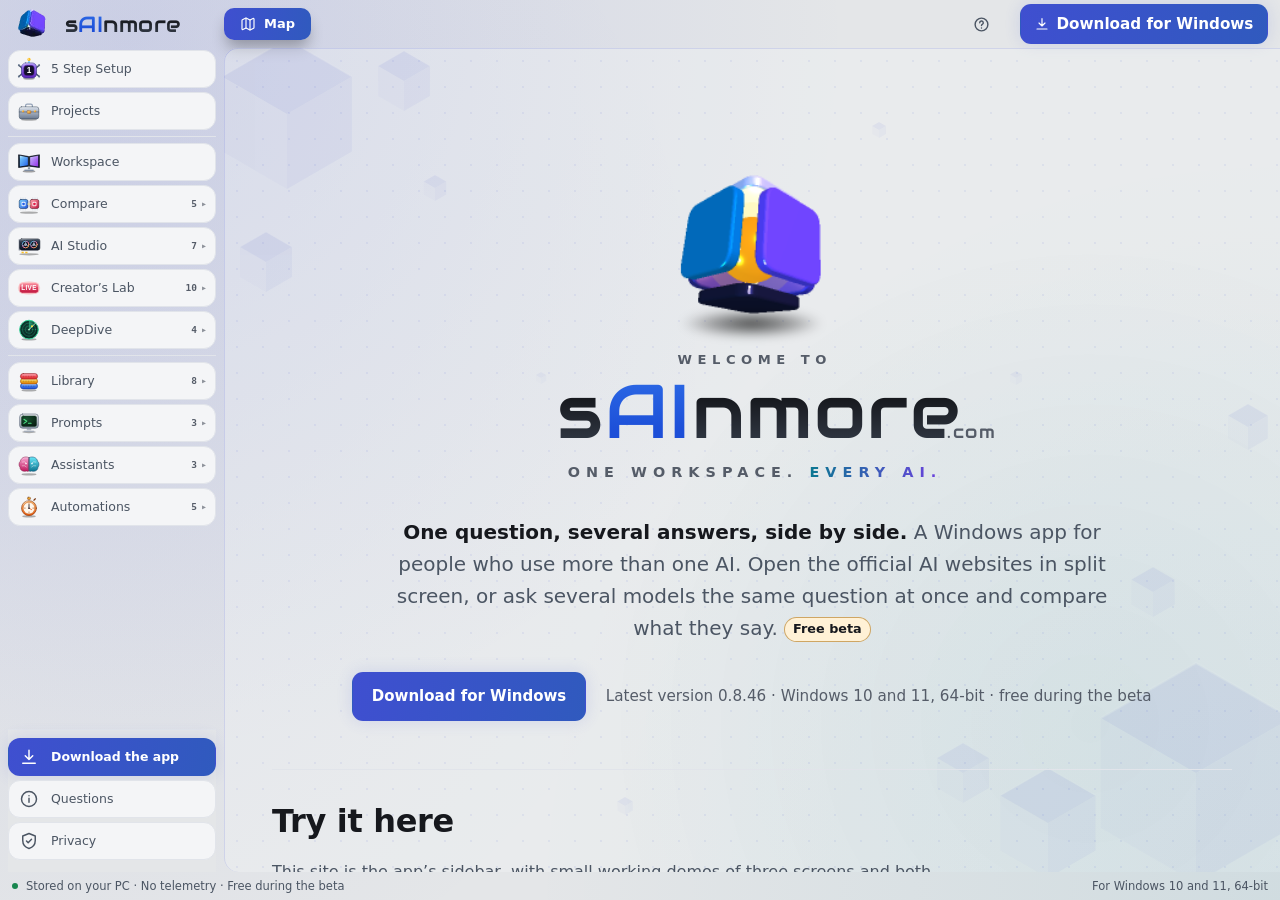
==== commit 4184afe6: "sAInmore 0.8.46 screenshots: ten theme pictures and nine others re-made, plus Sound Studio (two), De" ====
--- a/index.html
+++ b/index.html
@@ -27,6 +27,7 @@
   - LOOK (2026-11-25, the user: “update with the new default look of the app”): the shell copies the app’s default look at tag v0.8.45 (components/sidebar/sidebarPalette.ts: violet in dark, worked out from Standard light’s colours in light; SidebarTree.tsx, constellationKit.ts, litStyle.ts, PartsList.tsx, Sidebar.tsx, placeParts.ts, Icon.tsx “map”). Places are cards, the open one white with its parts in a tree under it; build.js mirrors each screen’s parts list into the sidebar. Left out: the line’s wave animation, counts for places without parts here, the Menu and API Usage cards (the site’s Download, Questions and Privacy stand there), the bottom strip’s monitor.
   - PICTURES (2026-11-25 evening, the app chat’s look-0845b, tag v0.8.45, fresh data folder, no key, nothing downloaded, all five looked at by me): the Standard, Manuscript, Neon and Dune theme pictures (first run, “Picked for you: qwen2.5:7b and qwen3.5:0.8b”) and Compare’s “ready on this PC” place, which at the tag is hidden while its model is in a box (LocalThird.tsx), so qwen3.5:0.8b was taken out of box 2 for it. They replace 0.8.44 pictures that showed llama3.2:1b. The four theme pictures were then redone the same evening (look-0845c, same tag and state) with the app’s own Logo animation set to Still, because the first set caught the logo mid-turn.
   - The version number is written in three places: next to both Download buttons (hero, and #download with the date) and in the file name in #download. Update all three on every release. The SmartScreen steps keep "…" on purpose.
+  - PICTURES 0.8.46 (the app chat’s look-0846, 2026-11-27 09:21, the v0.8.46 code, fresh data folder, no key, no paid call, nothing downloaded, logo Still, all 23 looked at by me): the ten theme pictures, floating tabs two, welcome map, stickers, listing, Brand DNA, model list, This PC two (invented hardware: 32 GB, 16 processors, Example GPU 12 GB, 412 GB free on C:), and new Sound Studio Quick (no key) and Mix (sounds made on that PC), Device pack (a picture drawn on that PC) and Quick ask (a real local answer and the need note).
   - Version described: 0.8.46 (PUBLISHED 2026-11-27 08:49:30 UTC in sainmore-releases, Latest, not a pre-release; checked on the API 2026-11-27: sAInmore-Setup-0.8.46.exe 157,694,677 bytes, sha256 48192e3660e8922704990e51c6e3803f308f0a9d73f9ebd64ed9ecdb90606fc6; tag v0.8.46 on ba5ee964 in the app repo. Text read at the tag (git diff v0.8.45..v0.8.46): docs/FEATURES.md, features.ts (What’s New 0.8.46), privacy.ts (HARDWARE_LINE, LMSTUDIO_ENGINE_LINE, LOCAL_UPDATES_LINE), placeParts.ts (Sound Studio; Device pack, the tenth Creator’s Lab part), Icon.tsx (devices), WelcomeView.tsx, i18n.ts (about.create), CompareView.tsx, the release notes on GitHub and the app chat’s 2026-11-27 08:51 entry. Data: database 35 to 36, one way (release notes; sqlite.ts keeps a safety copy). NOT on the page, on purpose: provider list prices for Sound Studio, untried-with-real-keys claims, Plus marks, the Heading and button fixes listed under Smaller fixes, DeepDive pictures. The pictures are still the 0.8.45 ones; the 0.8.46 ones were requested from the app chat the same morning.
   - Previously described: 0.8.45 (PUBLISHED 2026-11-25 11:04:09 UTC in sainmore-releases, Latest, not a pre-release; checked on the API 2026-11-25: sAInmore-Setup-0.8.45.exe 157,467,763 bytes, sha256 74596f6c1a01581209fedda1e680a6c56e368a8b6979dc1a099a0d2e915438ff; tag v0.8.45 on 61db6b7f in the app repo. Text read at the tag (git diff v0.8.44..v0.8.45 of the UI files, 134 files): docs/FEATURES.md and features.ts (What’s New 0.8.45), the release notes on GitHub, the app chat’s 2026-11-25 11:05 entry, components/themes/list.ts, UiTheme.tsx, ThemeGallery.tsx, ThemeSoundPreview.tsx, shared/ui-themes.ts, components/dock/* (FloatingTabs.tsx, LayoutChoice.tsx, dockRules.ts, dock.css) with docs/FLOATING-TABS-CONTRACT.md, components/thispc/* (ThisPcSection.tsx, ThisPcPanel.tsx, thisPcModel.ts), shared/local-catalogue.ts, shared/ollama-pull.ts (the Qwen 3.5 starters), SetupPage.tsx, ProvidersSection.tsx, ModelPicker.tsx and Select.tsx (a list is as wide as its framed box, LIST_MIN 160), menuPlace.ts, menuLook.ts, menuKeys.ts, BrandDna.tsx, BrandPreview.tsx, shared/prices.ts, main/system-monitor/hardware-store.ts and main/providers/ollama-speed.ts (local-models.json; the speed check calls only Ollama’s address on this PC). privacy.ts is IDENTICAL at v0.8.44 and v0.8.45, so the app’s own privacy text did not change; the privacy page gets the release notes’ “What is new on your PC” (local-models.json, the speed check), which hardware-store.ts and ollama-speed.ts confirm, and the app’s newer wording on lines left out before sending (features.ts). The database stays at 35 (release notes; nothing under src/main/storage in the diff). NOT on the page, on purpose: Plus marks (the guide now marks AI Studio’s PDF, Word, Excel and PowerPoint as Plus; limits are off until payments exist, so the page still lists them without a label, and the user decides at this release), Gemini 2.5 prices (none are listed), Gemini Omni 1.1 (never named), the Welcome’s words (no change per WELCOME-0.8.45.md), pictures at that push (the 0.8.44 ones). PICTURES 0.8.45 (the app chat’s drop of 2026-11-25 15:35, folder _from-app/look-0845, all 19 looked at by me): the code at tag v0.8.45, a fresh scratch data folder, no key, no paid call. This PC and setup step 02 use INVENTED hardware, fed in by a throwaway patch in the render build that is in no commit (32 GB memory, 16 processors, an Example GPU with 12 GB, 412 GB free on D:), and their captions say so. The local models (llama3.2:1b, qwen2.5:7b, qwen3.5:0.8b) were really on the PC; Brand DNA uses a made-up bakery. The theme gallery is cut at 1820 of 2000 px so the Plus page name is not shown. The four older theme pictures and the rest are still the 0.8.44 ones (their only change is the version number in the bottom strip, per the app chat). Before it, 0.8.44 (PUBLISHED 2026-11-24 10:41:06 UTC in sainmore-releases, Latest, not a pre-release; checked on the API 2026-11-24 10:5x: sAInmore-Setup-0.8.44.exe 157,438,849 bytes, sha256 5e05760e0bf494c08871a90acc18925b4a4f6ed48019fd7d911f4e58b1c3ba23; tag v0.8.44 on 4955ec7e in the app repo; git diff 3cc89c85 v0.8.44 is docs only (docs/RELEASE-GATES.md and docs/release-evidence/RELEASE-0.8.44-EVIDENCE.md), nothing in src, build or package.json, so the text read at 3cc89c85 is the tag’s. API Usage’s parts are Keys &amp; models and Usage (placeParts.ts at the tag; the app chat corrected its 10:01 list at 10:42). The draft was first written before the tag existed, NOT PUBLISHED then (the app chat’s 2026-11-24 10:01 entry says it is being released; release/0.8.44 head 3cc89c85, no tag v0.8.44 yet; text read there: docs/FEATURES.md and features.ts (What’s New 0.8.44), WelcomeView.tsx, StatusBar.tsx, SystemMonitorCard.tsx, ModelPicker.tsx, Select.tsx (88 uses of <Select> and no visible native drop-down left; the four files that still say <select> hold a hidden mirror or a comment), LocalThird.tsx and CompareView.tsx, RailParts.tsx, SidebarStageIcon.tsx, ProjectsView.tsx, local-engine.ts and local-engine-system.ts (INSTALLER_WAIT_MS is 15 minutes; the certificate check and the held file), Tour.tsx, payment.ts. privacy.ts is identical at v0.8.43 and 3cc89c85, so the privacy page is unchanged; package.json is 0.8.44 and build/ is unchanged; src/main/storage is unchanged, so the database stays at 35.) Also in this push, version 0.8.43 (published 2026-11-24 01:32:55 UTC in sainmore-releases, Latest, not a pre-release; checked on the API 2026-11-24: sAInmore-Setup-0.8.43.exe 157,431,578 bytes, sha256 3ae6453c64365501aa0caeaaf267bce3e14ff9ebd0d99fd3dda392e3ddf76f93; tag v0.8.43 on d3f111ee in the app repo and git diff d3f111ee v0.8.43 is empty, so the text read at d3f111ee is the tag’s. Text read at d3f111ee: docs/FEATURES.md, features.ts (What’s New 0.8.43), privacy.ts, i18n.ts, WelcomeView.tsx, the first-run screens, setup-steps.ts, ModelPicker.tsx (the headings are sticky, A-173), InboxPart.tsx and SaveAsMenu.tsx (menu-place.ts), the Knowledge files. Data: database 34 to 35, one way; src/main/storage/sqlite.ts refuses a newer database with “install the latest version”. Names: Compare’s parts are Ask models, Workflows, My tests, Model rankings, Compare images; DeepDive’s first part is Analyse. The Menu row, the shortcut list and the Ctrl+K dialog still say “Search everything” at d3f111ee while the tour says “Find anything”: the site says Search everything. The pictures still show the OLD part names and the 0.8.42 sidebar: ask the app chat for ONE drop after the release if the user wants it. The DeepSeek sign-in line (Features, Add a service) follows the app’s main e9dc6095 (features.ts DEEPSEEK_SIGN_IN_NOTE, the audit’s A-179, word for word; app chat 2026-11-24 04:25), NOT the v0.8.43 tag, whose guide still says “solve it and it goes on”: the app says its new words are true for 0.8.43 too (its comment: reproduced on 0.8.42 in a clean window; the user solved the puzzle and sign-in still did not go on). The Library’s left-column sentence is the app’s own again: from 0.8.44 the Library’s column is the same card folded or open (the app chat’s 2026-11-24 10:01 entry; PartsList.tsx and the app’s main b911f0ea are in release/0.8.44). The 0.8.43 text said “With the sidebar open” because PartsList.tsx at v0.8.43 framed only the open-sidebar column; that qualifier is gone. Changed with the Welcome map at 0.8.44: the home map “Try it here” has 5 Step Setup and Projects first and draws no visible group headings, and the site’s sidebar draws a thin line between its groups instead of the words Main and Your things (WelcomeView.tsx at 3cc89c85 and Sidebar.tsx, which gives its groups only an aria-label). Not copied from 0.8.44: the Select component’s details (hidden native mirror, anchored list), the Welcome review notes (docs/welcome-review), WELCOME_CHECKED_FOR, and the Features guide’s old area names; a picture of the bottom bar’s hover tool tips (they name the processor and graphics card). PICTURES: all from the app chat’s 0.8.44 drop (look-0844, 35 PNGs from the app’s out/ at the code of tag v0.8.44, entry 2026-11-24 18:57; fresh data folder, no key, no paid call): the 22 re-renders replace the 0.8.42 ones under the same names, and new are the Welcome and its map, the folded rails, Projects, Compare’s third place (cut above the answers at 1340 of 2000 px, because three old answers sit under two model boxes), an open drop-down (the assistant list, no crop), the bottom bar (cut into a left and a right part), the Features page, the folded Library and the Approve and open menu. The Settings picture is cut at 1830 of 2000 px so the “sAInmore Plus” page name is not shown; the Settings → Voice drop-down picture (standard-dark-dropdown-open) is not used for the same reason (its Settings list also ends with that name). The Knowledge screen is not used (Plus text). The bottom bar shows the monitor on, calm readings and two green icons (Sync is off). Not copied: Workflows’ “Picked for you” wording and Marketplaces’ “you keep” wording (small screen texts), the Knowledge screen layout notes, and no picture of the Knowledge screen (a Plus line).)
   - Previously described: 0.8.42 (published 2026-11-23 01:28:45 UTC in sainmore-releases, Latest, not a pre-release, tag v0.8.42 on a62180f7; sAInmore-Setup-0.8.42.exe 157,378,135 bytes, sha256 0dff4da9321bb582db41bbcfad5e728cba46afac6688e81caa625d8360211568; checked on the API 2026-11-23 and in the app repo: the tag is a62180f7 and git diff a62180f7 v0.8.42 is empty, so the gate changed no UI, only the notes). Text read at a62180f7 = the tag (47 commits after v0.8.41): docs/FEATURES.md, features.ts (What’s New 0.8.42), privacy.ts, ModelPicker.tsx, the automations components (TryOut, RunSteps, Replay, CalendarPart, ConditionsBlock, RetryBlock, InboxPart, HistoryPart), PricesSection, firstRun.ts, setupText.ts, FeedbackView, preview-window.ts, and the app chat’s entry of 2026-11-23 01:13. My own checks: no added line in src/main, src/shared or src/preload has a URL or a network call (the new main code reads the PC’s hardware with Windows’ own reg tool, locally); privacy.ts gains the three sentences about retries, Try-out and Replay, and what a step was given and wrote. On the page: Quick | Pro (Appearance, Automations), the one model list, starter questions and the hint, 5 Step Setup (one model, the Ollama picker), Automations (Try-out, run detail, Replay, Calendar as a fifth part, Conditions, Retry, the reserve and price-list sentences, Not yet; Approve and open is NOT described, see below), the preview window line, the privacy page. Left out on purpose: the title bar’s logo 8 px from the left (the site’s header is not the app’s title bar), the Feedback screen itself, Settings → Prices (text only, no picture), the Welcome lines, the first-run chips’ exact starter texts. Download note: 0.8.42 makes no further change to the database (the app chat, data unchanged, database 34; src/main/storage/sqlite.ts is not in the src/main diff v0.8.41..v0.8.42, so MIGRATIONS stays at 36). The app chat answered on 2026-11-23 01:24: nothing in the UI changed since a62180f7; the PC line is accurate (reg.exe, two reg query calls, read once per run, in the Feedback report only with system details; privacy.ts does not say it yet, the app chat will add a line next version); Retry is Retry twice (1 minute, then 5) or Choose… 1 to 3 tries after the first, waits 1 to 30 minutes. Compare’s renamed parts (Ask models, My tests, Model rankings, Compare images) and the Hairline sub-tabs are NOT in 0.8.42: keep the old names. Wording: the model list’s company headings are described as the published release notes say it (shown again when you arrow up to a company’s first model), not as the in-app Features text says (stays in view as you scroll; the app chat says that text is wrong and fixes it next version). Pictures: the 12 re-renders and 11 new ones are the app chat’s drop of 2026-11-23 (_from-app\look-0842\, app at a62180f7, Standard dark except the three themed Compare pictures, fresh scratch data, no key, no paid call; the example-* models are two local stand-in programs, the answers in Compare are written text, the Automations texts were written by the local models qwen2.5:7b and llama3.2:1b), kept whole (the bottom strip only says Stored on this PC · No telemetry). NOT used: standard-dark-knowledge (it prints “Search by meaning needs Plus”, and Plus labels stay off the site until the user says so) and the Approve and open menu (clipped by its Inbox card in 0.8.42, app chat 02:24: do not describe it; the Inbox picture shows only the closed button). The Settings picture is cropped at 1838 of its 2000 px (made by me, the drop is untouched) so that the “SAINMORE / sAInmore Plus” page name at the bottom of its left list is not shown; the earlier live Settings picture did not show it either.
@@ -290,6 +291,10 @@
     <a class="zoom" href="img/look-floating-tabs-narrow-full.webp" title="Open full size"><img class="shot" src="img/look-floating-tabs-narrow-1200.webp" srcset="img/look-floating-tabs-narrow-1200.webp 1200w, img/look-floating-tabs-narrow-2000.webp 2000w" sizes="(min-width: 72rem) 56rem, 100vw" width="1200" height="800" loading="lazy" alt="The same screen on a narrower window: only Compare keeps its name, the other places show their pictures, the chips at the sides read 1/5 and $0.00, and the pill with Compare’s parts sits above."></a>
     <figcaption>Floating tabs at 1,500 px: only the open place keeps its name.</figcaption>
   </figure>
+  <figure class="real real-small">
+    <a class="zoom" href="img/look-quick-ask-full.webp" title="Open full size"><img class="shot" src="img/look-quick-ask-620.webp" srcset="img/look-quick-ask-620.webp 620w, img/look-quick-ask-full.webp 1240w" sizes="(min-width: 42rem) 38.75rem, 100vw" width="620" height="480" loading="lazy" alt="The Quick ask window: a question about names for a sourdough bakery, an answer with three names and one picked, a line reading “On this PC · qwen2.5:7b · 0.4 s · free”, then a note “No cloud key yet. A free Google or Groq key covers light use.” with Add a free key and Not now, and the follow-up box."></a>
+    <figcaption>Try it the other way, in Quick ask. The answer came from qwen2.5:7b on the PC and says so. With no cloud key yet, the app says what the other side needs instead of showing a second answer.</figcaption>
+  </figure>
   <figure class="real">
     <a class="zoom" href="img/look-settings-keys-full.webp" title="Open full size"><img class="shot" src="img/look-settings-keys-1200.webp" srcset="img/look-settings-keys-1200.webp 1200w, img/look-settings-keys-2000.webp 2000w" sizes="(min-width: 72rem) 56rem, 100vw" width="1200" height="735" loading="lazy" alt="Settings in sAInmore’s new look on the Keyboard shortcuts page: a search box and the list of pages in groups on the left (General, Look and feel, Workspaces and tabs, AI, Privacy and data), the shortcuts for the screens, the window and tabs with a Change button on each, and the Menu open in the sidebar."></a>
     <figcaption>Settings in the new look, on the Keyboard shortcuts page: pages in groups with a search box, a Change button on each shortcut, and the Menu open under the sidebar. Made in a fresh data folder.</figcaption>
@@ -522,7 +527,7 @@
         <p><strong>On this PC.</strong> In Keys &amp; models and in Settings → AI providers, Ollama and LM Studio sit together. LM Studio can be installed from its row (about 1.1 GB, after its terms are shown), started and given a model. Once a day, with the app’s own update check, newer versions of Ollama, of the suggested models and of LM Studio are offered on their rows; nothing updates until you press Update. Each provider shows its website’s icon once you have opened that site in the app (until then its first letter; Ollama and LM Studio show a computer).</p>
         <p><strong>This PC.</strong> Under the Ollama row sits a panel called This PC, a header you open, which reads what this PC has and says how it will do. Three tiles show Memory, Graphics (with its video memory) and Free space on the drive where models are kept, with one sentence under them; tabs for Text, Pictures · coming and Video · coming sit below. Text lists the models already on this PC with their maker and licence and a Test speed button, then the free models it can run: Qwen 3.5 in three sizes (0.8B, 2B and 9B, Apache 2.0), each with a chip that says Fast, Fine, Slow or Too big, a gauge in words (“Needs about 8.1 of 16 GB video memory”, for example), a line about the room on the drive, and a Download button that says the size first. After a download the app asks the model one short question to time it, so the card shows its real speed in words a second and what that means, such as “Faster than you can read”; when you change the graphics card or add memory, a “Your PC changed” banner with Got it says so once. The Pictures and Video tabs say what this PC would manage when the picture and video engine arrives; that engine is not in the app yet. All of it is read on this PC and stays on it; the Feedback screen includes it only if you tick System details. The suggested models answer at once, without a long silent think first, and can read pictures.</p>
   <figure class="real">
-    <a class="zoom" href="img/look-this-pc-full.webp" title="Open full size"><img class="shot" src="img/look-this-pc-1200.webp" srcset="img/look-this-pc-1200.webp 1200w, img/look-this-pc-2000.webp 2000w" sizes="(min-width: 72rem) 56rem, 100vw" width="1200" height="800" loading="lazy" alt="Compare, AI providers, with the This PC panel open on its Text tab under the Ollama row: three tiles (Memory 32 GB, Graphics Example GPU with 12 GB video memory, Free space 412 GB on D:), the line “Every text model we offer runs fast on this PC’s graphics card.”, the tabs Text, Pictures · coming and Video · coming, the models on this PC (llama3.2:1b, qwen2.5:7b and qwen3.5:0.8b, each Installed and not timed yet, with a Test speed button), then two downloads, qwen3.5:2b and qwen3.5:9b, each marked Fast with the video memory it needs, the room on the drive and a Download button; 9b is suggested for this PC."></a>
+    <a class="zoom" href="img/look-this-pc-full.webp" title="Open full size"><img class="shot" src="img/look-this-pc-1200.webp" srcset="img/look-this-pc-1200.webp 1200w, img/look-this-pc-2000.webp 2000w" sizes="(min-width: 72rem) 56rem, 100vw" width="1200" height="800" loading="lazy" alt="Compare, AI providers, under the heading On this PC (with a note that daily checks are off, and Check for updates): the Ollama row, running on this PC, with the This PC panel open on its Text tab: three tiles (Memory 32 GB, Graphics Example GPU with 12 GB video memory, Free space 412 GB on C:), the line “Every text model we offer runs fast on this PC’s graphics card.”, the tabs Text, Pictures · coming and Video · coming, the models on this PC (llama3.2:1b, qwen2.5:7b and qwen3.5:0.8b, each Installed and not timed yet, with a Test speed button), then two downloads, qwen3.5:2b and qwen3.5:9b, each marked Fast with the video memory it needs, the room on the drive and a Download button; 9b is suggested for this PC."></a>
     <figcaption>This PC, the Text tab. The hardware shown (32 GB memory, “Example GPU”, 412 GB free) is invented for the screenshot; the three installed models were really on the PC it was made on, and none had been timed.</figcaption>
   </figure>
   <figure class="real">
@@ -536,8 +541,8 @@
     <figcaption>Compare in the new look with three example answers. The answers are written text served by a small program on this PC (an “own server” added in Compare’s AI providers), not written by any AI model; the models are named example-fast, example-balanced and example-deep. The times were measured against that program and the prices were typed in, so costs and speeds are illustrative.</figcaption>
   </figure>
   <figure class="real">
-    <a class="zoom" href="img/look-model-list-full.webp" title="Open full size"><img class="shot" src="img/look-model-list-1200.webp" srcset="img/look-model-list-1200.webp 1200w, img/look-model-list-2000.webp 2000w" sizes="(min-width: 72rem) 56rem, 100vw" width="1200" height="800" loading="lazy" alt="Compare, Ask models, with the model list open under the first model box (qwen2.5:7b) and as wide as it: a Search models box, the heading On this PC with llama3.2:1b, qwen2.5:7b (ticked) and qwen3.5:0.8b, each in green with a gold “free”, then Example server with example-balanced, example-deep and example-fast, and Second example server with example-large, example-medium and example-small."></a>
-    <figcaption>A model list in 0.8.45: as wide as the model box it opens from and starting at its left edge, with a search box and a heading for each group. On this PC holds the free models on the PC the screenshot was made on, in green with a gold “free”; the example-* names come from two small programs on that PC that stand in for providers, so no real company’s model is shown.</figcaption>
+    <a class="zoom" href="img/look-model-list-full.webp" title="Open full size"><img class="shot" src="img/look-model-list-1200.webp" srcset="img/look-model-list-1200.webp 1200w, img/look-model-list-2000.webp 2000w" sizes="(min-width: 72rem) 56rem, 100vw" width="1200" height="800" loading="lazy" alt="Compare, Ask models, with the model list open under the first model box (qwen2.5:7b) and as wide as it: a Search models box, the heading On this PC (a small computer beside it) with llama3.2:1b, qwen2.5:7b (ticked) and qwen3.5:0.8b, each in green with a gold “free”, then Example server (marked E) with example-balanced, example-deep and example-fast, and Second example server (marked S) with example-large, example-medium and example-small."></a>
+    <figcaption>A model list in 0.8.46, with each provider’s mark beside its heading: as wide as the model box it opens from and starting at its left edge, with a search box and a heading for each group. On this PC holds the free models on the PC the screenshot was made on, in green with a gold “free”; the example-* names come from two small programs on that PC that stand in for providers, so no real company’s model is shown.</figcaption>
   </figure>
 
   <h3>In the app</h3>
@@ -673,6 +678,14 @@
         <h3>Sound Studio</h3>
         <p>Voice-overs, background music, jingles, sound effects and podcasts. <strong>Quick:</strong> say what it is for, describe it and compare takes side by side, each with a label for what that service lets you do with it. <strong>Pro:</strong> <em>Voice</em> (one voice, a dialogue, an audiobook or a batch; changing one line remakes only that line, and a script can be written for you from a Library document or your own text), <em>Music</em> (Google’s Lyria with your Gemini key, or Stability’s Stable Audio with a Stability key; mood, tempo, key and structure), <em>Effects</em> (Stable Audio) and <em>Mix &amp; export</em> (voice, music and effect lanes, fades, music lowered under speech, loudness for YouTube or a podcast, then WAV or MP3 with title, artist and cover, and a licence file beside it).</p>
         <p>The price shows before anything is sent, and the monthly limit counts it. Your words go only to the service you pick. Stability AI may use what you send and make to train its models unless you opt out in your Stability account. Mixing and export happen on this PC.</p>
+          <figure class="real">
+    <a class="zoom" href="img/look-sound-quick-full.webp" title="Open full size"><img class="shot" src="img/look-sound-quick-1200.webp" srcset="img/look-sound-quick-1200.webp 1200w, img/look-sound-quick-2000.webp 2000w" sizes="(min-width: 72rem) 56rem, 100vw" width="1200" height="800" loading="lazy" alt="AI Studio, Sound Studio, Quick: the question “What sound do you need?” with a typed request for calm morning music, the choices Voice-over, Background music (picked), Jingle, Sound effect and Podcast, a greyed Make it button, a limit per run of $1.00, a note that it needs a Google key with billing on or a Stability key with an Add a key button, and below, favourite voices, three recent sounds and Your own sound."></a>
+    <figcaption>Quick, before any key is added: say what sound you need and pick what it is for. The app says which keys it needs, so nothing was made for this picture.</figcaption>
+  </figure>
+  <figure class="real">
+    <a class="zoom" href="img/look-sound-mix-full.webp" title="Open full size"><img class="shot" src="img/look-sound-mix-1200.webp" srcset="img/look-sound-mix-1200.webp 1200w, img/look-sound-mix-2000.webp 2000w" sizes="(min-width: 72rem) 56rem, 100vw" width="1200" height="800" loading="lazy" alt="Sound Studio, Pro, Mix and export: three lanes, Voice with a spoken welcome (selected), Music with a chord loop and Effects with a shop bell, a Lower music under the voice box and Play the mix; below, the selected sound’s start, volume and fades, and an Export panel with loudness for YouTube or a podcast, a title and artist, Add a cover picture, Export MP3, Export WAV and Keep in the Library."></a>
+    <figcaption>Pro, Mix &amp; export. The three sounds here were made on the PC (chords and a bell from plain maths, and Windows’ own offline voice), not by a music or voice service, so the app marks them “Check where it came from”. Nothing was exported.</figcaption>
+  </figure>
         <p class="p-note">In the app. On this page, try Image or Video.</p>
       </div>
       <div class="p-more p-files">
@@ -859,6 +872,10 @@
     <h3>Device pack</h3>
     <p>One design becomes the files for a phone (lock and home screens, eight pieces of icon art, a keyboard picture), a tablet, a desktop (4K, ultrawide, two screens), calls, a TV, a banner, an avatar, print and a watch. Pick the point that matters and each file is cut around it; a cut that would put it under the clock, the buttons or where you sit in a call is flagged. Each size can be switched on or off. Save to a folder or the Library, as files or ZIPs, with a Windows theme (.deskthemepack) and notes on using them.</p>
     <p>The files are made on this PC. Only if you ask, <strong>Make it</strong> (the key picture from your words), <strong>Make wider</strong> and <strong>Make room</strong> send your words, and for the last two the picture, to the picture model you pick, with the cost shown first.</p>
+  <figure class="real">
+    <a class="zoom" href="img/look-device-pack-full.webp" title="Open full size"><img class="shot" src="img/look-device-pack-1200.webp" srcset="img/look-device-pack-1200.webp 1200w, img/look-device-pack-2000.webp 2000w" sizes="(min-width: 72rem) 56rem, 100vw" width="1200" height="800" loading="lazy" alt="Creator’s Lab, Device pack, step 2, Whole pack: 28 files made on this PC, 3 need a look, no new cost, and an Export and sell button; cards for Phone (several phone sizes, a home screen, a keyboard picture and icon art), Tablet, Desktop (4K, QHD, ultrawide, super wide and two screens) and More screens (a call background, TV, banner and avatar), each cut from one sunrise picture, with “Cuts off a lot” and “Focus behind you” on the ones to check."></a>
+    <figcaption>Step 2, Whole pack: one picture cut for every screen, with the cuts to check marked. The picture, “Sunrise hills”, was drawn on the PC; Make it, Make wider and Make room were not used, so nothing was sent.</figcaption>
+  </figure>
     <p class="p-note">In the app.</p>
   </div>
   <div class="p-more p-cl-list">
--- a/css/app.css
+++ b/css/app.css
@@ -271,6 +271,8 @@
 .lab:has(#vA:checked) .ans:nth-child(1), .lab:has(#vB:checked) .ans:nth-child(2), .lab:has(#vC:checked) .ans:nth-child(3) { box-shadow: inset 0 0 0 3px var(--accent-line); }
 .real { margin: 1.5rem 0 0; }
 .real .shot { display: block; width: 100%; height: auto; border: 1px solid var(--rule); border-radius: var(--radius); }
+/* A picture of a small window (Quick ask) is not stretched to the column. */
+.real.real-small { max-width: 38.75rem; }
 .real figcaption { margin-top: 0.6rem; font-size: 0.9rem; color: var(--ink-3); }
 /* The same screen in four looks (0.8.39 draft): two by two, one column on a phone. */
 .looks-grid { display: grid; grid-template-columns: repeat(2, minmax(0, 1fr)); gap: 1rem; }
